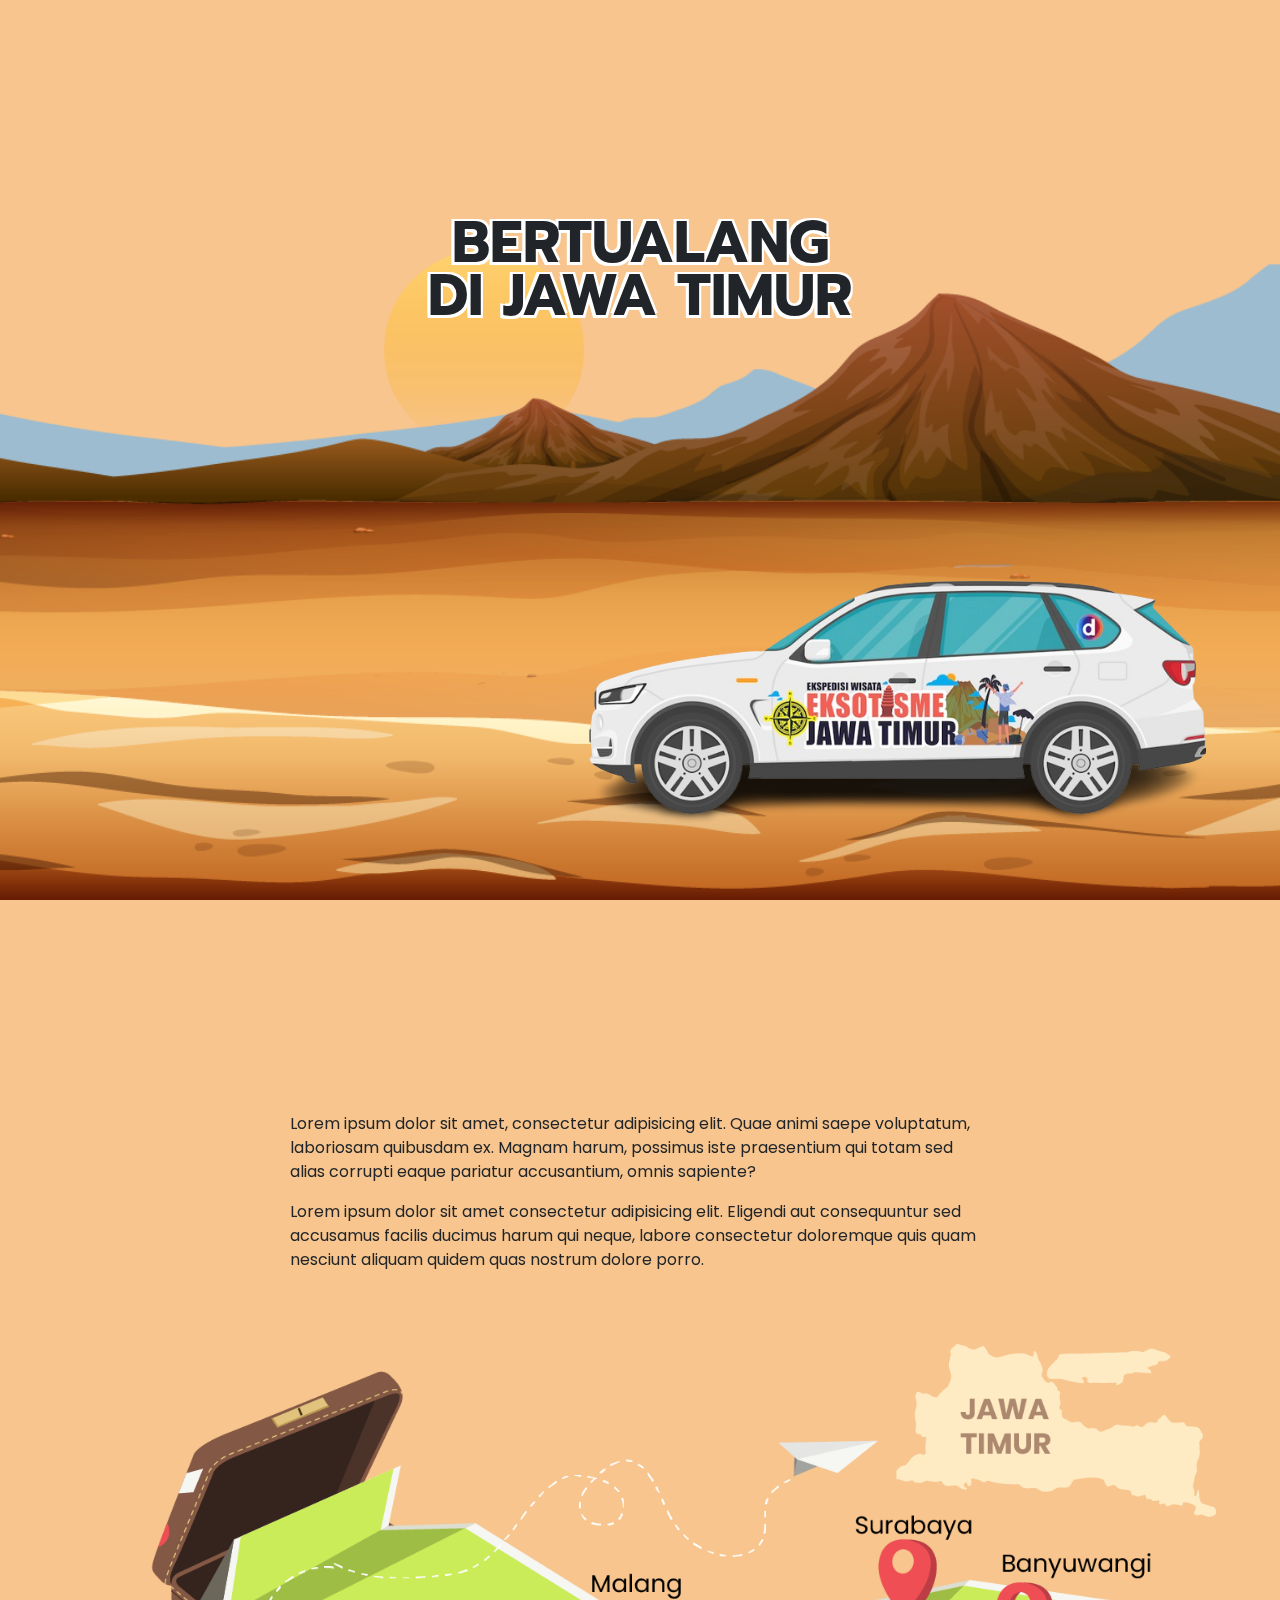
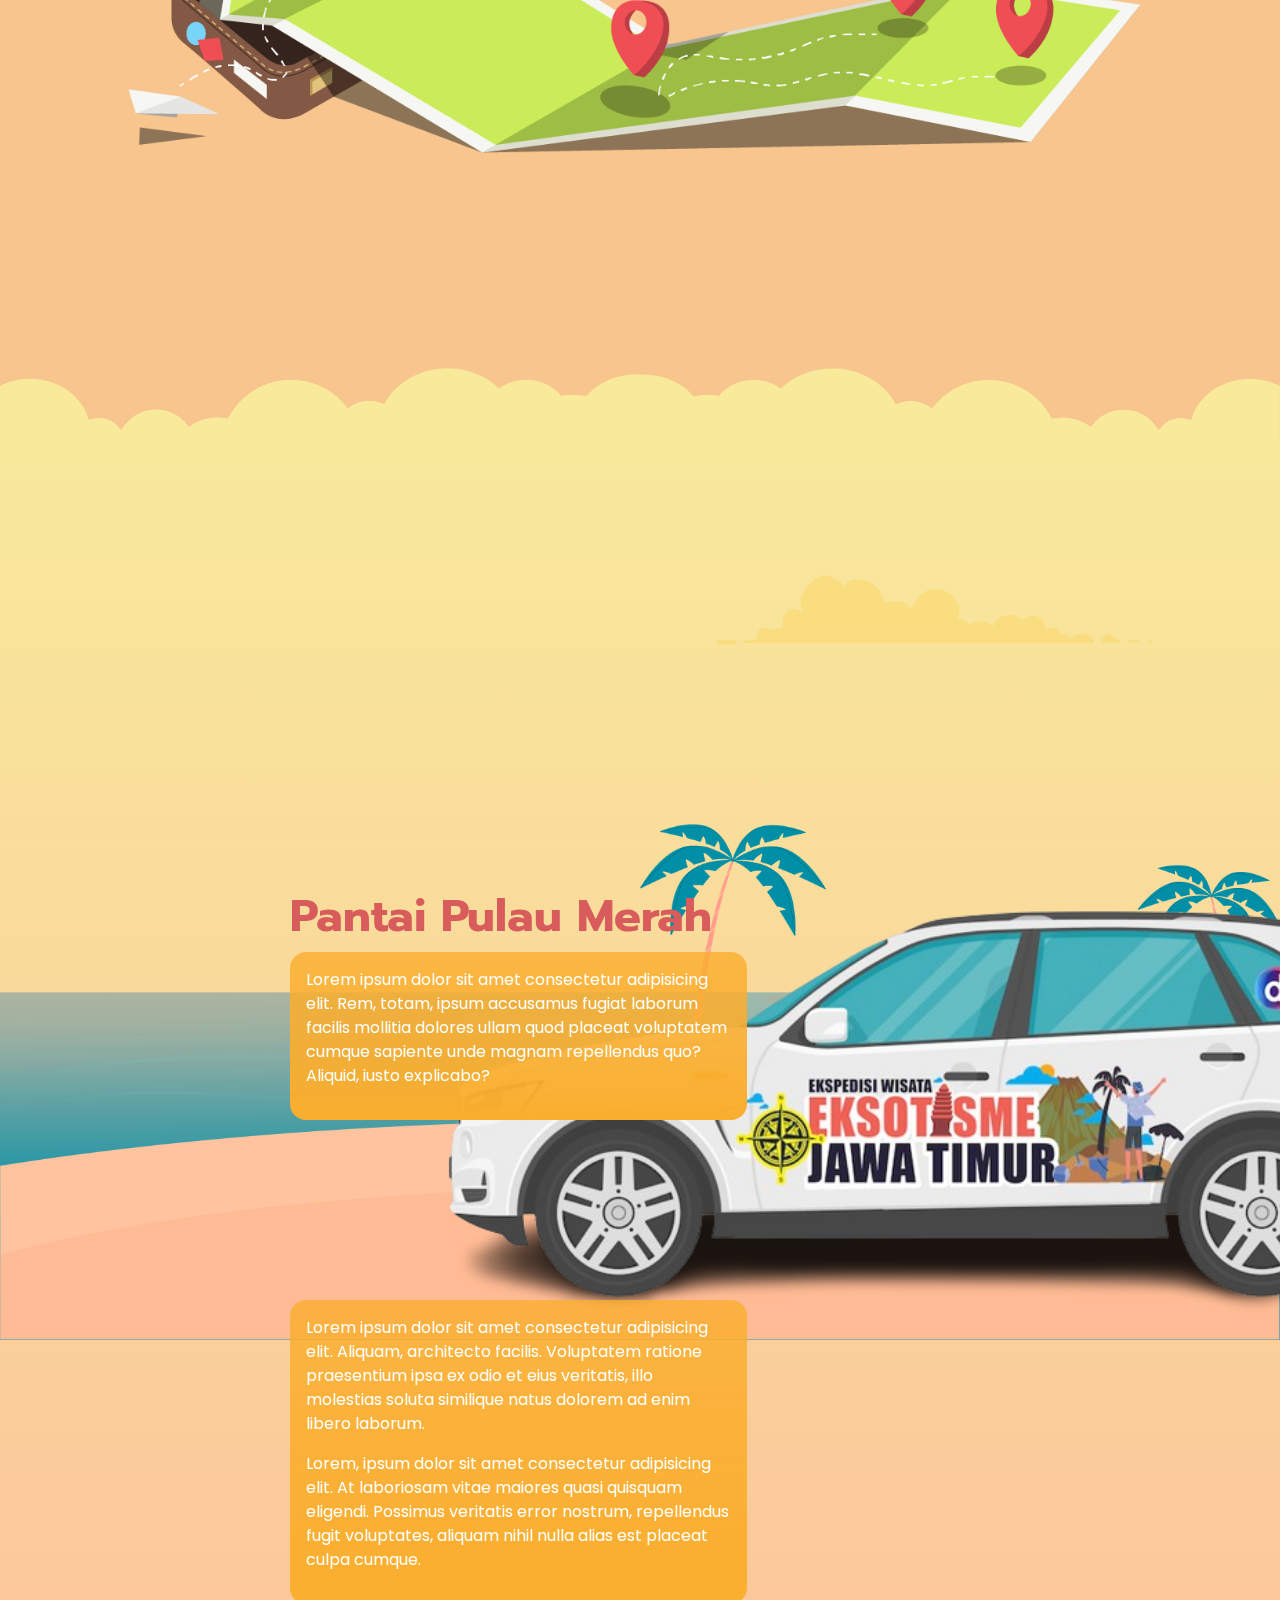
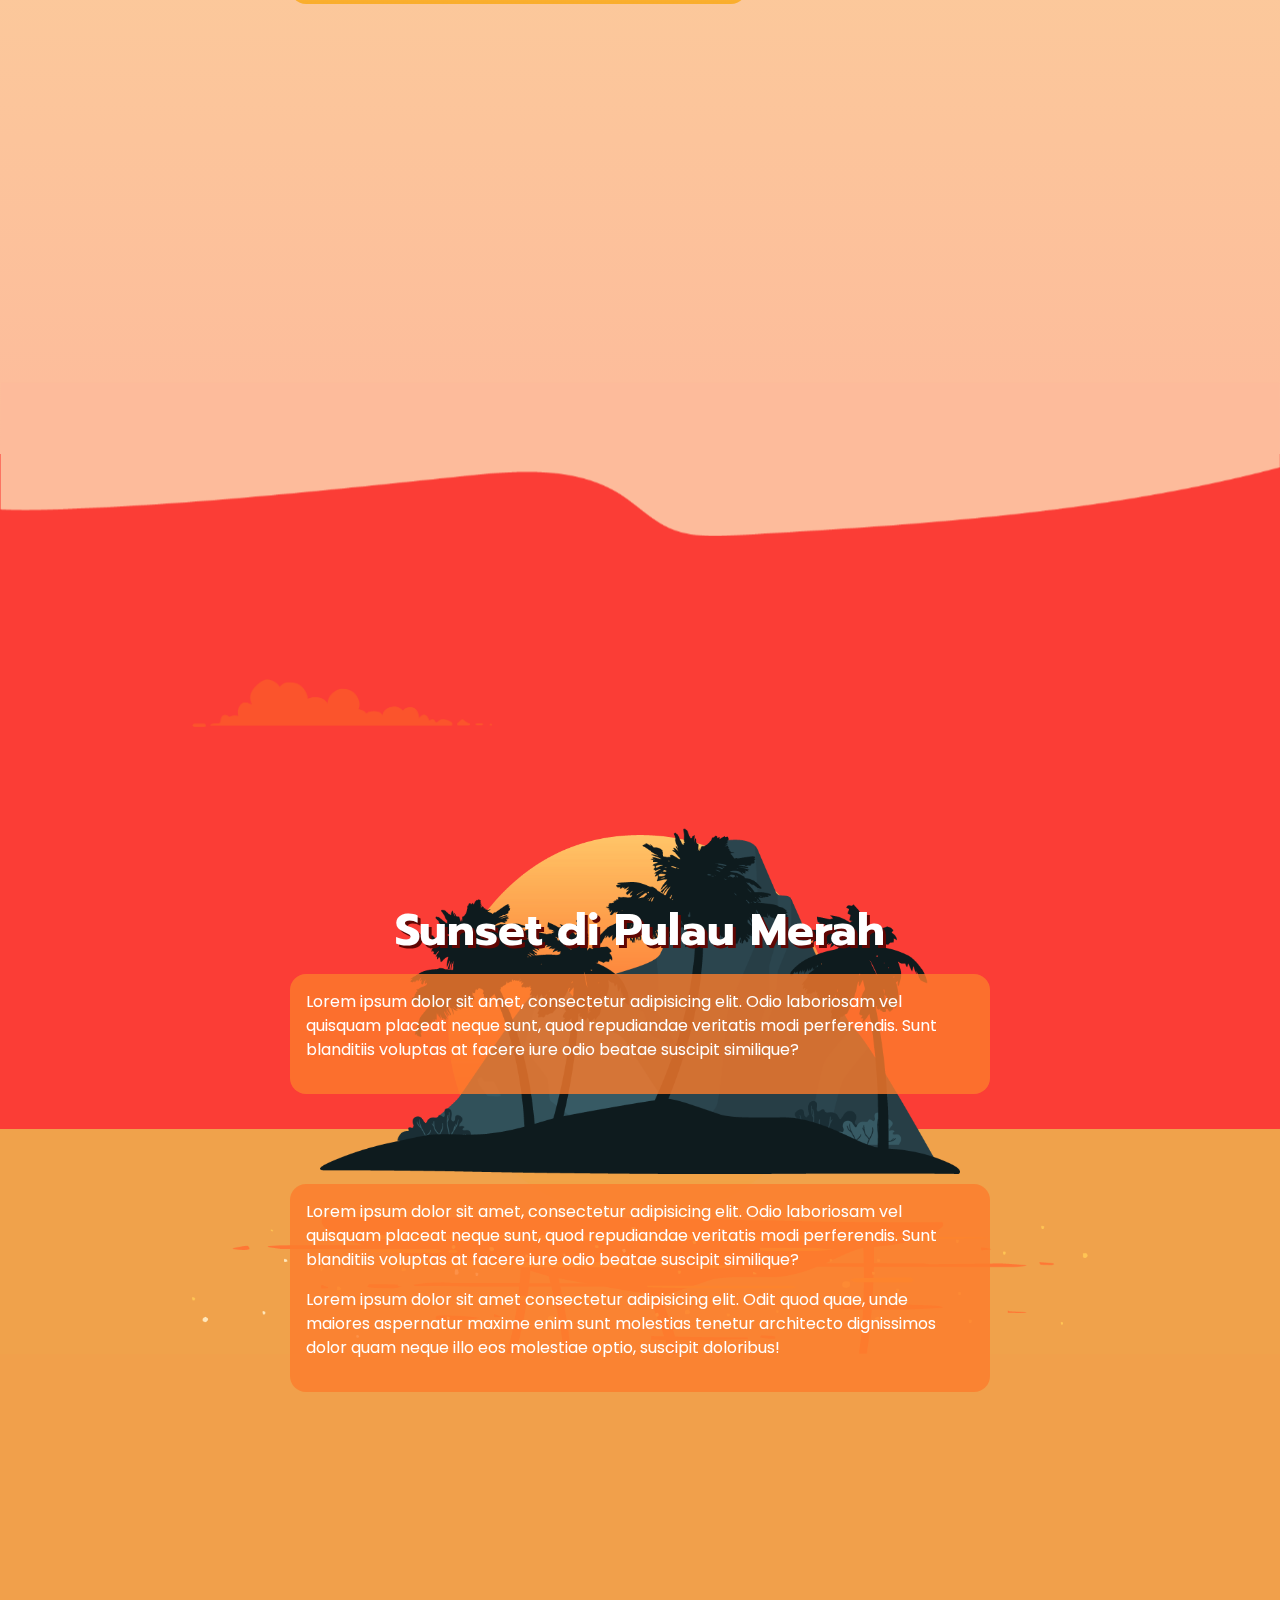
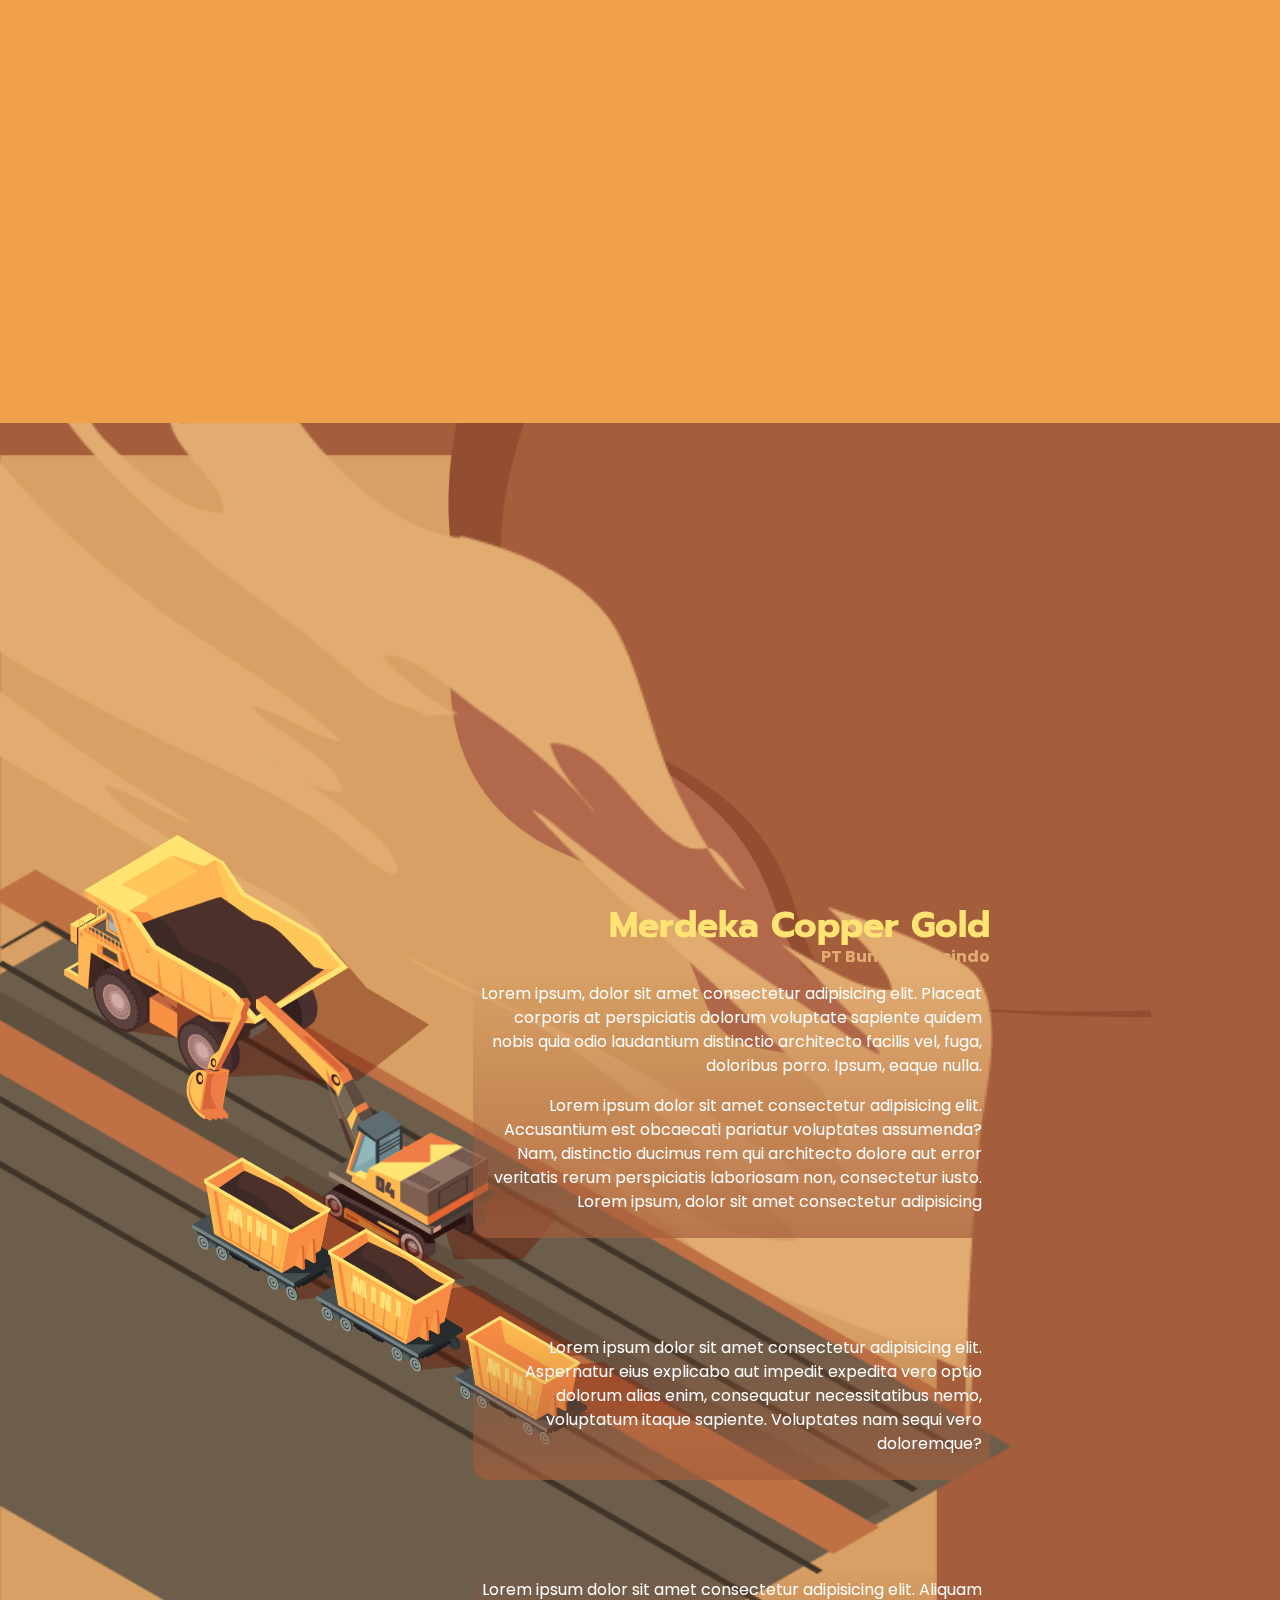
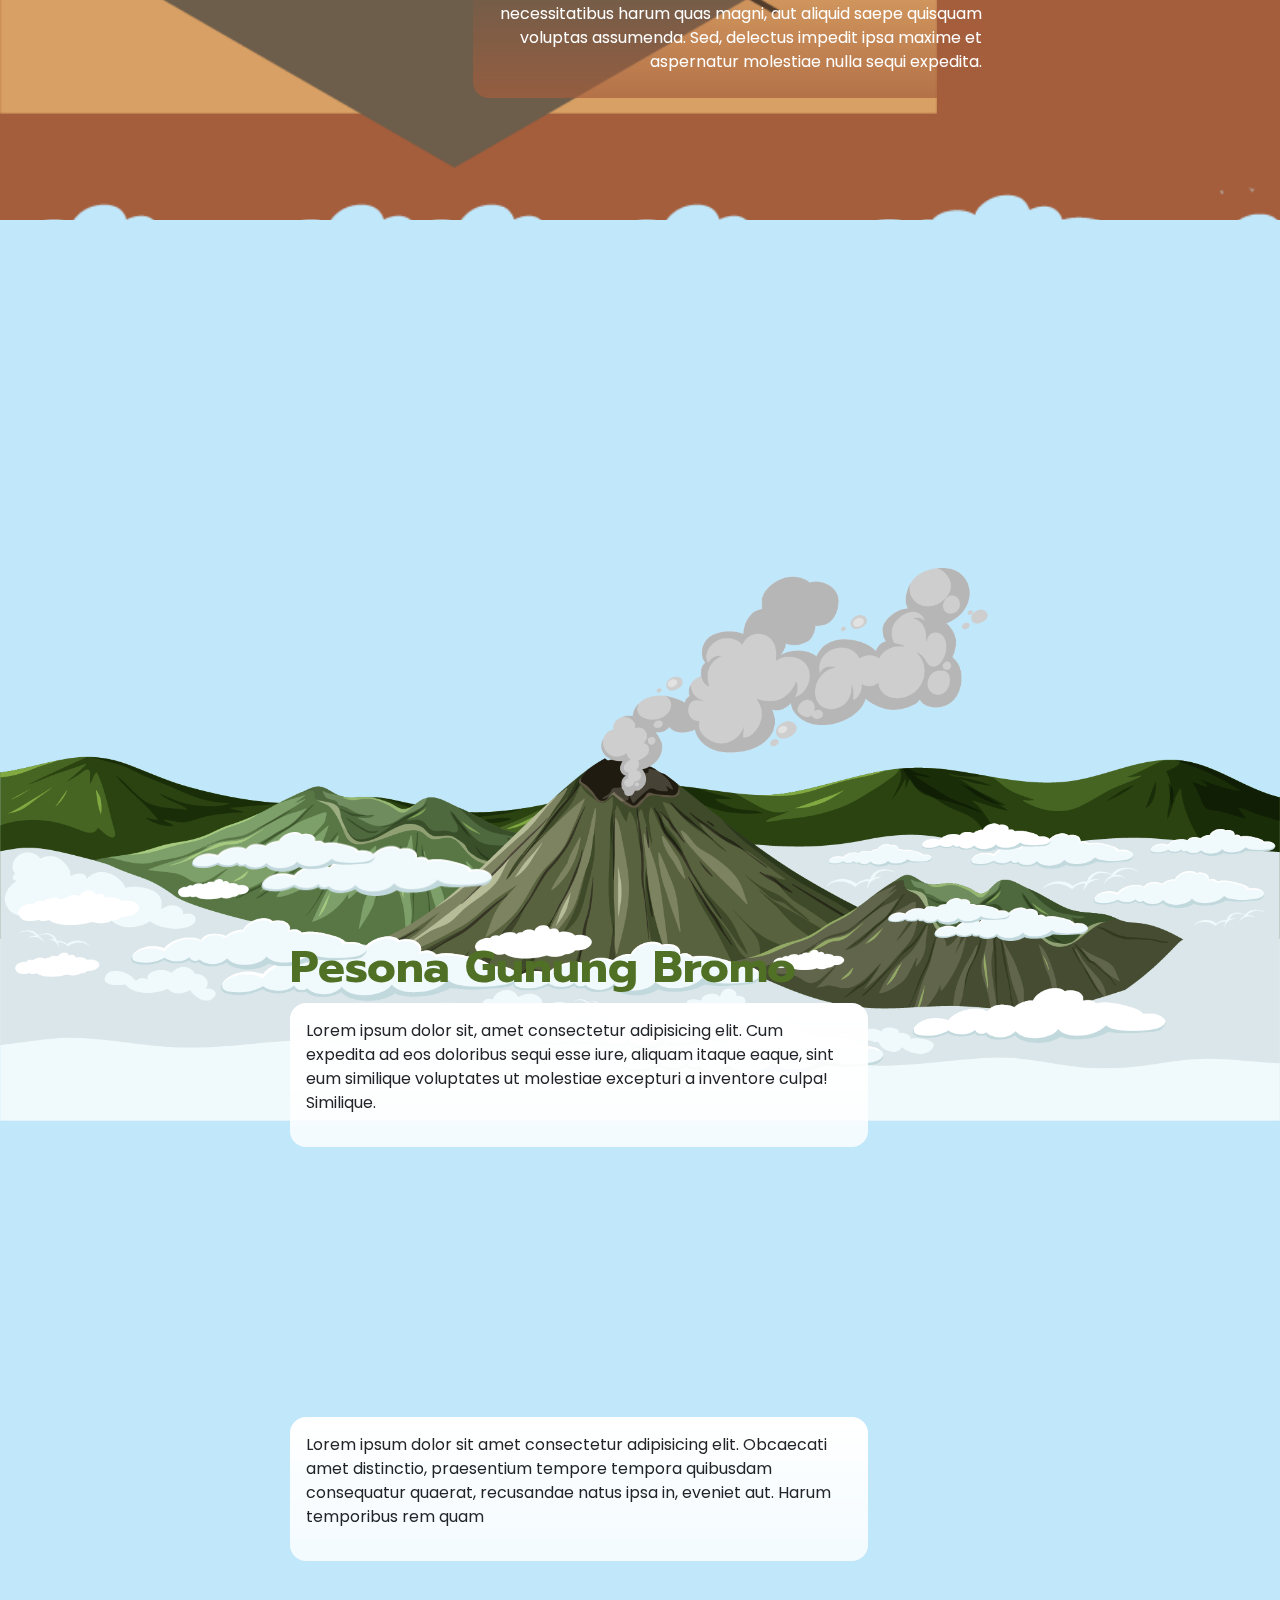
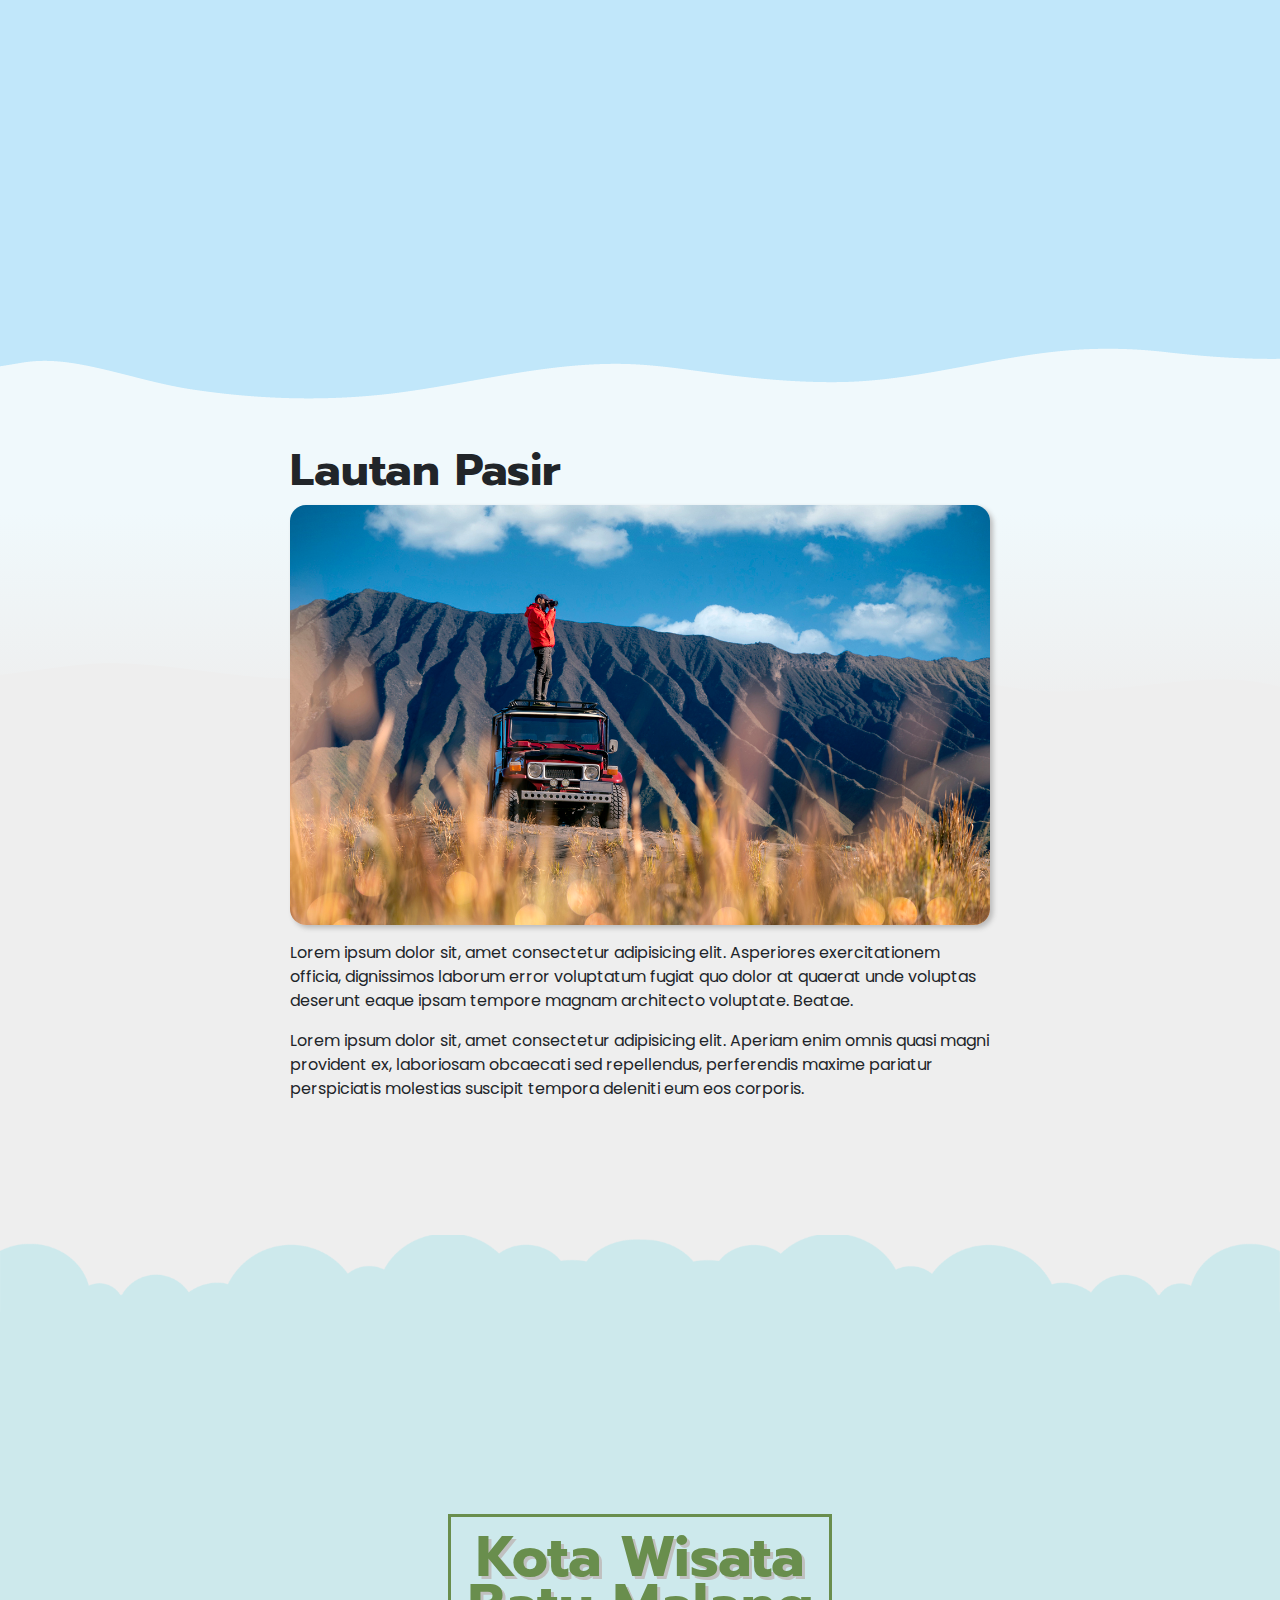
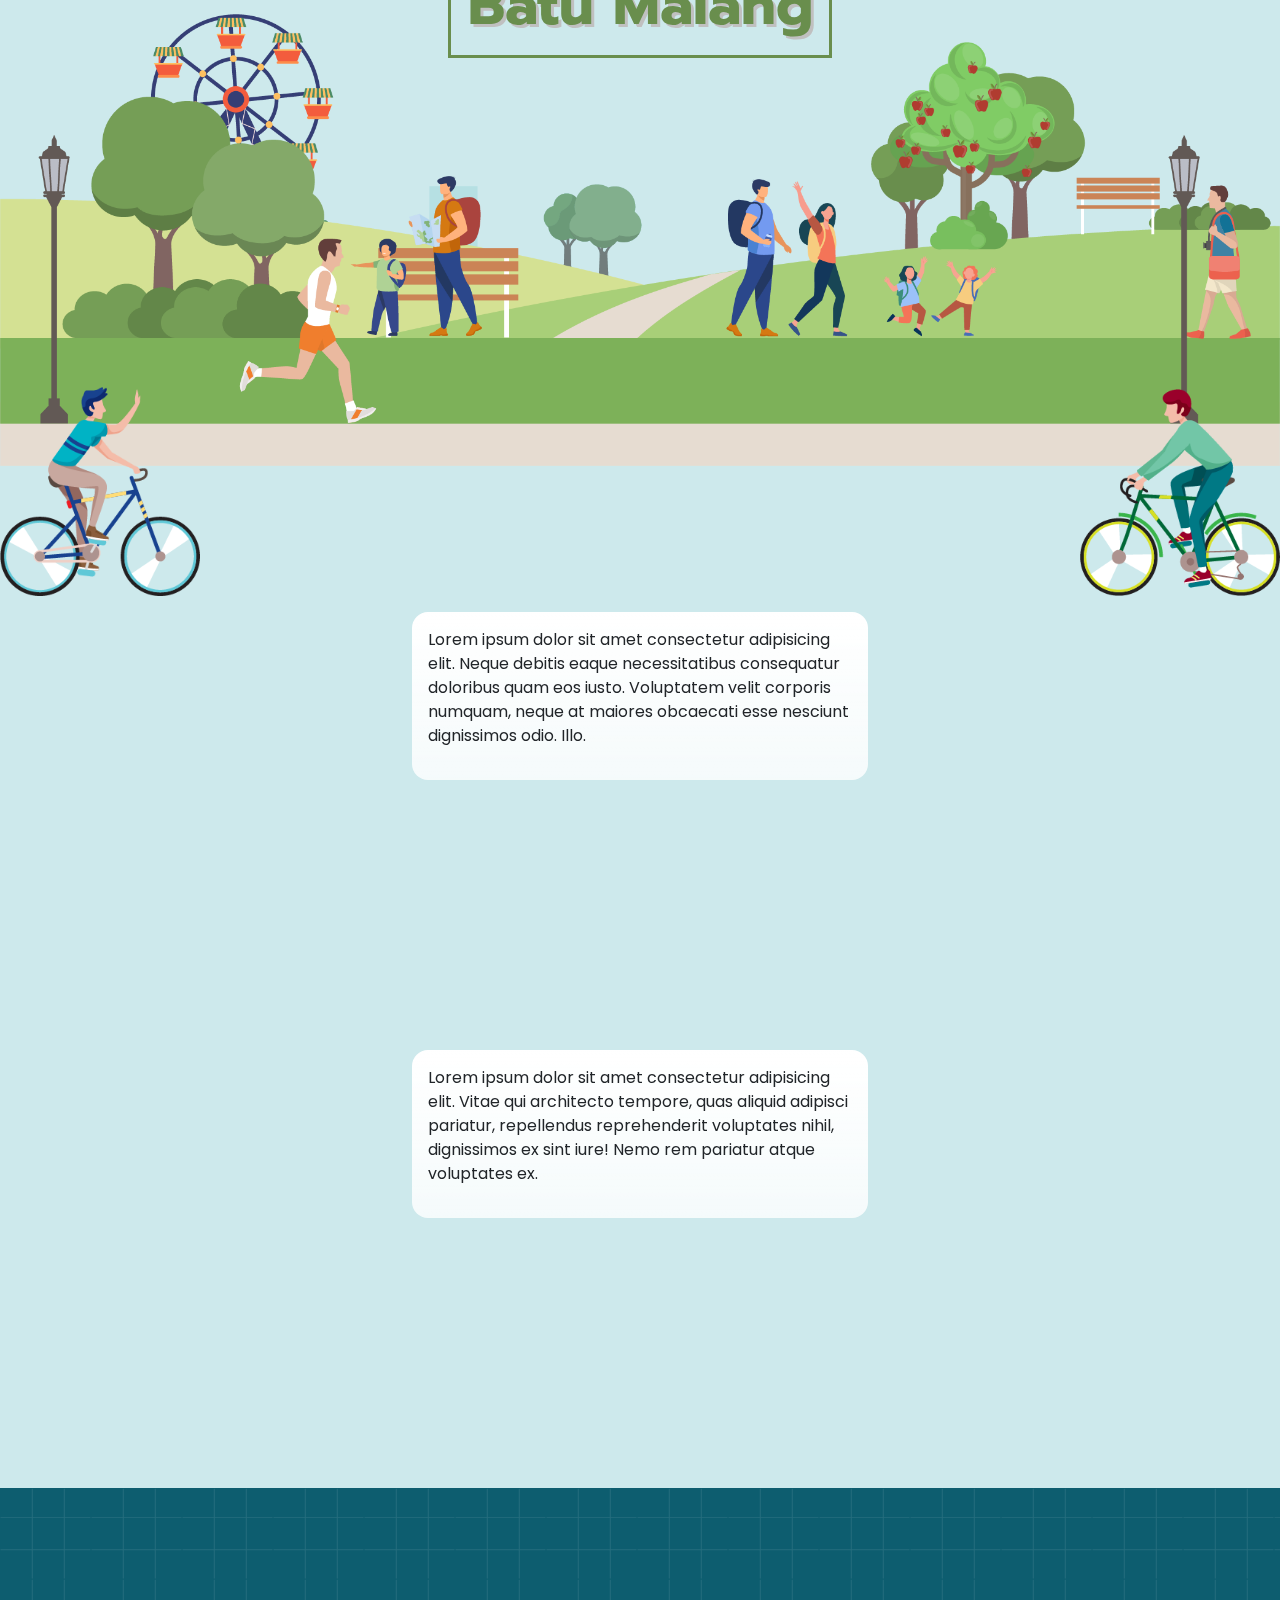
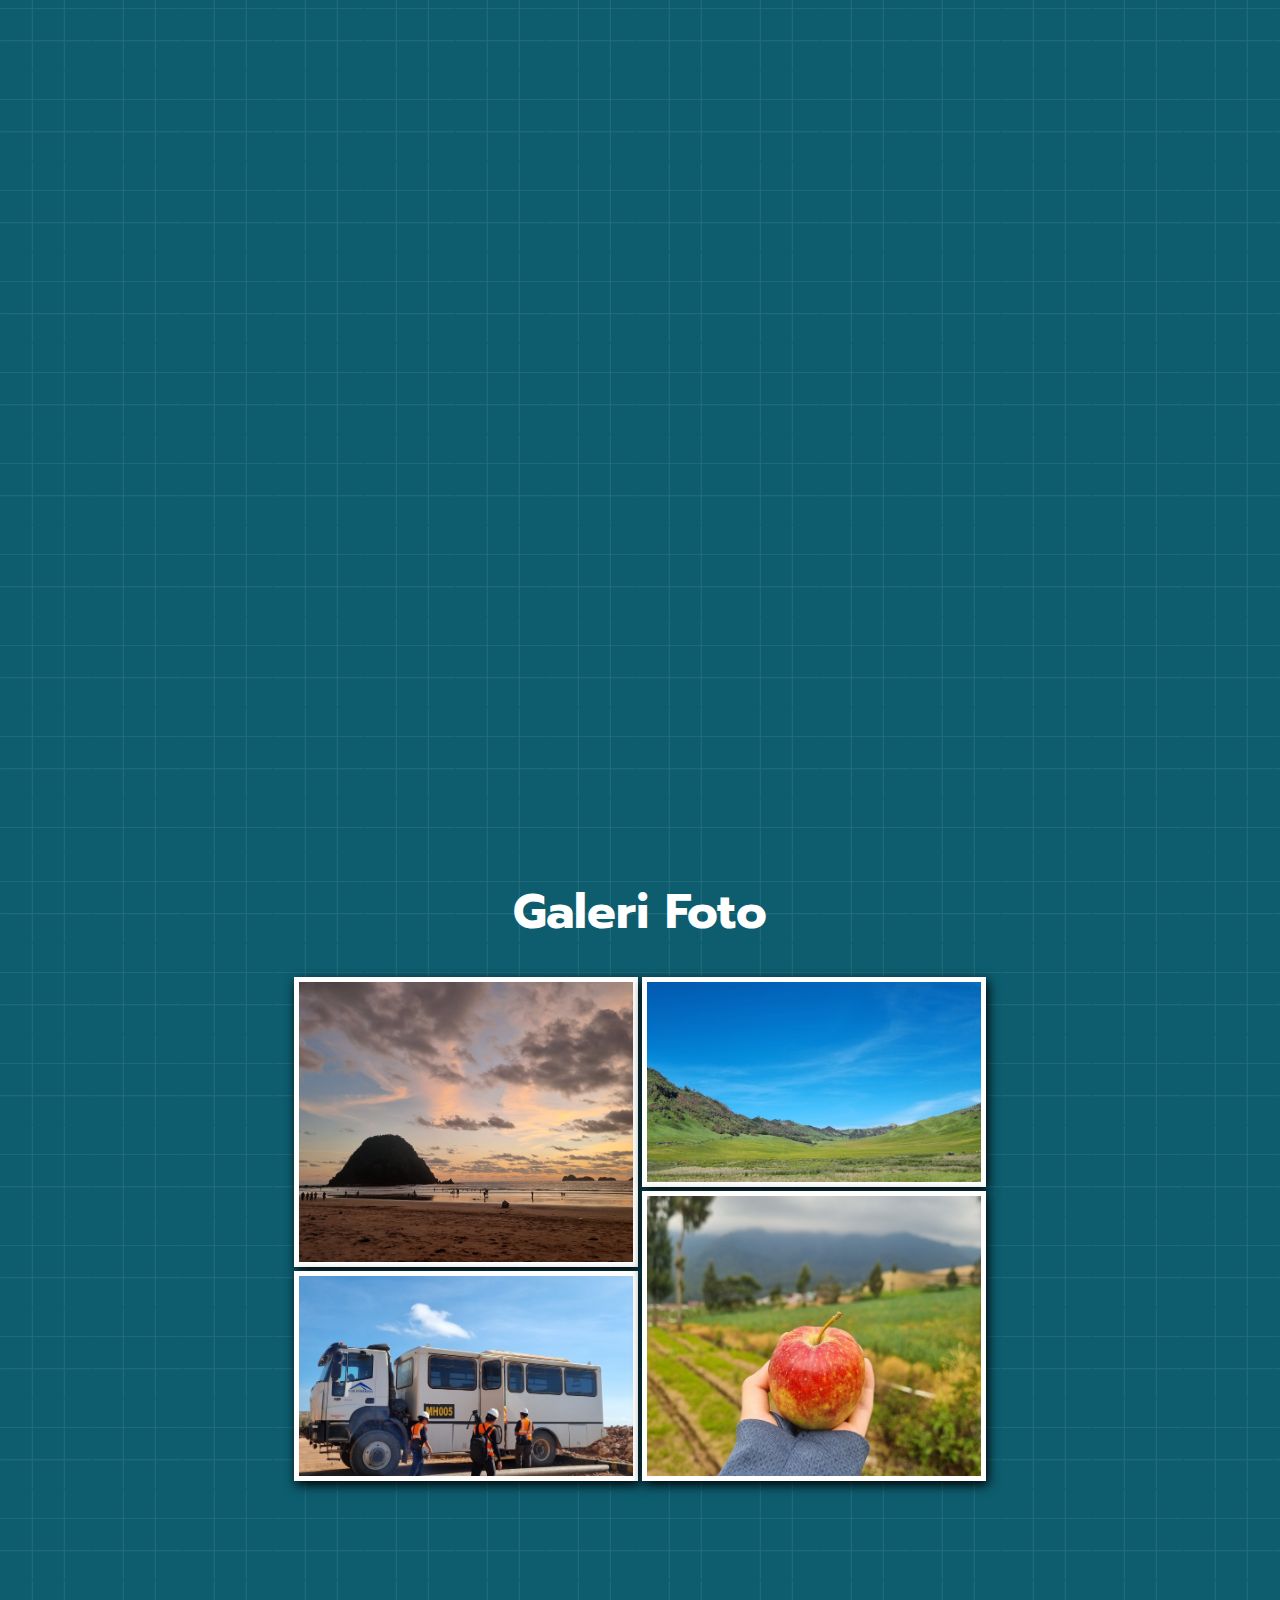
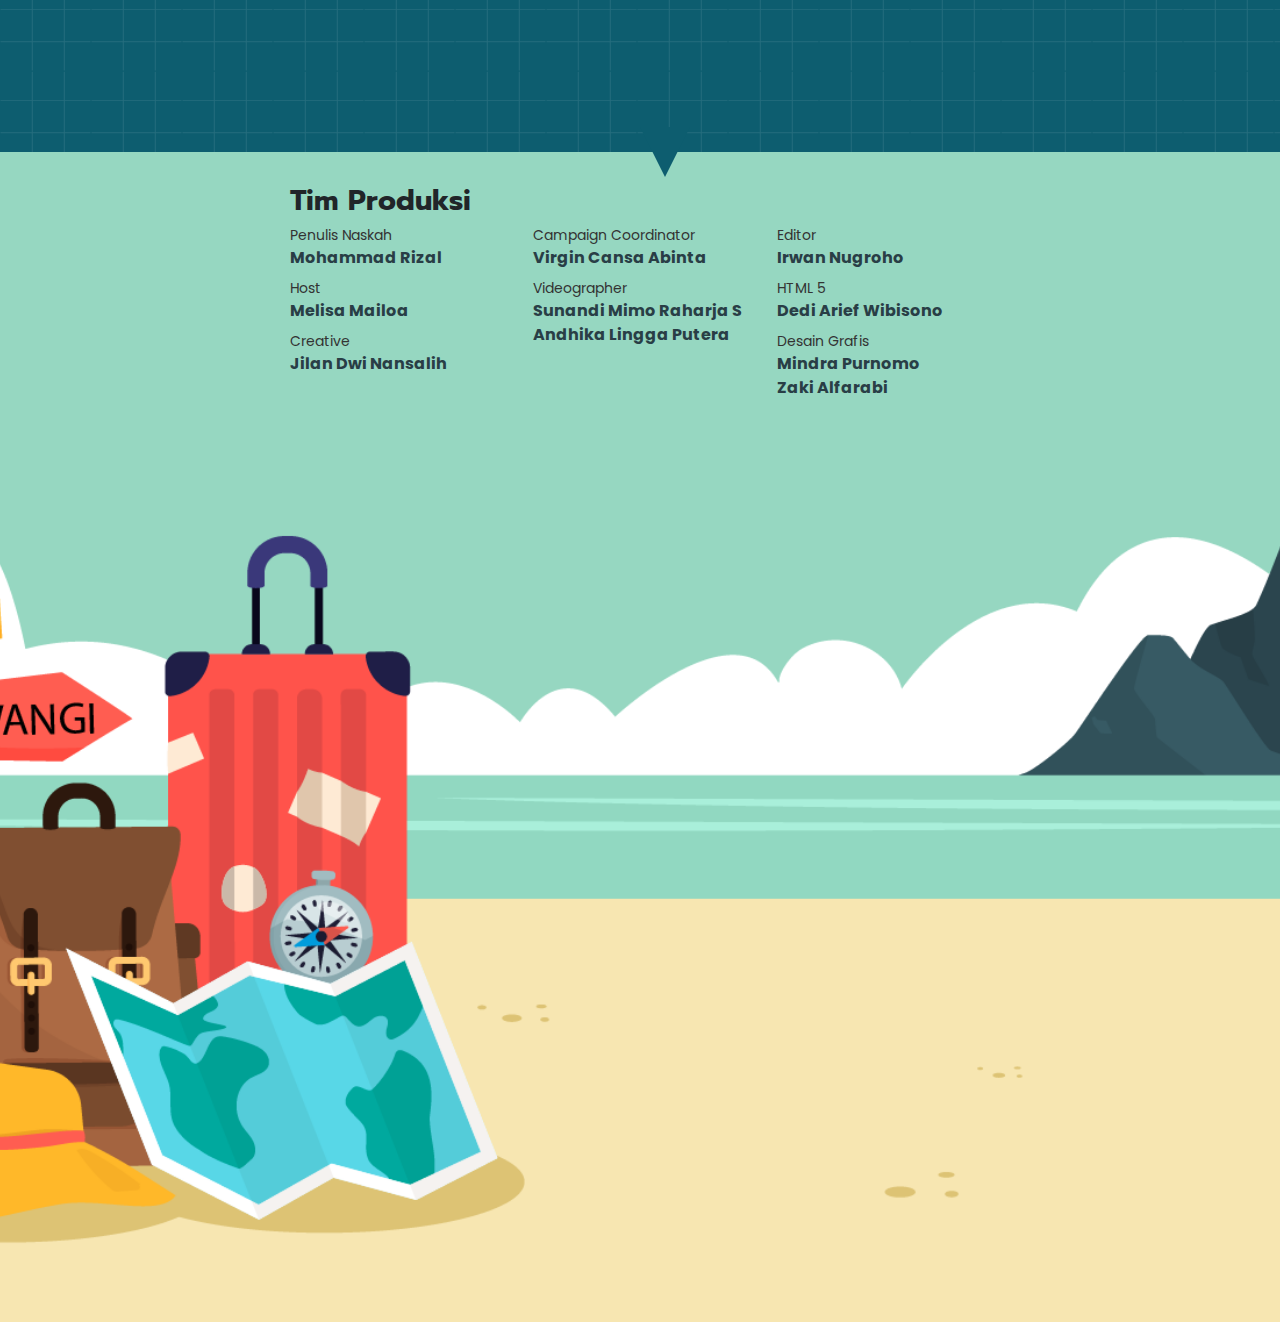
==== index.html @ ad176809 "ded" ====
<!DOCTYPE html>
<html lang="en">

<head>
    <meta charset="UTF-8">
    <meta http-equiv="X-UA-Compatible" content="IE=edge">
    <meta name="viewport" content="width=device-width, initial-scale=1.0">
    <title>Eksotisme Jawa Timur</title>
    <link rel="stylesheet" href="sass/bootstrap.min.css">
    <link rel="stylesheet" href="sass/font-awesome.css">
    <link rel="stylesheet" href="sass/slick.css">
    <link rel="stylesheet" href="sass/slick-theme.css">
    <link rel="stylesheet" href="sass/style.css">
</head>

<body>
    <main>
        <section class="banner">
            <div class="judul">
                <h2>Bertualang</h2>
                <h2>di Jawa Timur</h2>
            </div>
            <div class="all-gambar">
                <div class="mobil">
                    <img src="img/mobil-ekspedisi.png" alt class="mobil-ekspedisi">
                </div>

                <div class="matahari">
                    <img src="img/matahari.png" alt>
                </div>
                <div class="pasir">
                    <img src="img/coba-pasir.png" alt>
                </div>
                <div class="pulau">
                    <img src="img/aer.png" alt>
                    <div class="detail">
                        <img src="img/detail.png" alt>
                    </div>

                    <div class="kapal">
                        <img src="img/kapal.png" alt>
                    </div>
                </div>
            </div>
        </section>
        <section class="pembukaan">

            <div class="sticky-mode">
                <div class="coba-peta">
                    <!-- <img src="img/coba-property.png" alt> -->
                    <img src="img/new-map.png" alt>
                </div>

                <div class="jatim">
                    <img src="img/jatim.png" alt>
                </div>

            </div>

            <div class="wrap-detikx">
                <p>
                    Lorem ipsum dolor sit amet, consectetur adipisicing
                    elit. Quae animi saepe voluptatum, laboriosam quibusdam
                    ex. Magnam harum, possimus iste praesentium qui totam
                    sed alias corrupti eaque pariatur accusantium, omnis
                    sapiente?
                </p>
                <p>
                    Lorem ipsum dolor sit amet consectetur adipisicing elit.
                    Eligendi aut consequuntur sed accusamus facilis ducimus
                    harum qui neque, labore consectetur doloremque quis quam
                    nesciunt aliquam quidem quas nostrum dolore porro.
                </p>
            </div>
        </section>

        <section class="pesisir">
            <div class="awan-kuning">
                <img src="img/awan-kuning.png" alt>
            </div>
            <div class="sticky-mode">
                <div class="mobil">
                    <img src="img/mobil-ekspedisi.png" alt class="mobil-ekspedisi">
                </div>
                <div class="pasir">
                    <img src="img/pasir-pantai.png" alt>
                </div>
                <div class="alat">
                    <img src="img/alat-surfing.png" alt>
                </div>
                <div class="pohon">
                    <img src="img/pohon-3.png" alt>
                </div>
                <div class="awan">
                    <img src="img/awan-1.png" alt>
                </div>
                <div class="aer">
                    <img src="img/aer.png" alt>
                </div>
            </div>

            <div class="wrap-detikx">
                <div class="row">
                    <div class="col-md-8">
                        <h3 class="judul">Pantai Pulau Merah</h3>

                        <div class="content">
                            <div class="hello">
                                <p>
                                    Lorem ipsum dolor sit amet consectetur
                                    adipisicing elit. Rem, totam, ipsum
                                    accusamus fugiat laborum facilis
                                    mollitia dolores ullam quod placeat
                                    voluptatem cumque sapiente unde magnam
                                    repellendus quo? Aliquid, iusto
                                    explicabo?
                                </p>
                            </div>
                            <div class="hello mar-bot">
                                <p>
                                    Lorem ipsum dolor sit amet consectetur
                                    adipisicing elit. Aliquam, architecto
                                    facilis. Voluptatem ratione praesentium
                                    ipsa ex odio et eius veritatis, illo
                                    molestias soluta similique natus dolorem
                                    ad enim libero laborum.
                                </p>
                                <p>
                                    Lorem, ipsum dolor sit amet consectetur
                                    adipisicing elit. At laboriosam vitae
                                    maiores quasi quisquam eligendi.
                                    Possimus veritatis error nostrum,
                                    repellendus fugit voluptates, aliquam
                                    nihil nulla alias est placeat culpa
                                    cumque.
                                </p>
                            </div>
                        </div>
                    </div>
                </div>
            </div>
        </section>

        <section class="sunset">
            <div class="help-bg">
                <img src="img/aset-pesisir-bawah.png" alt>
            </div>

            <div class="abs">
                <img src="img/abs-2.png" alt>
            </div>
            <!-- <div class="awan-atas">
                    <img src="img/awan-burung.png" alt>
                </div> -->
            <div class="sticky-mode">
                <div class="bg"></div>
                <div class="awan">
                    <img src="img/awan-1.png" alt>
                </div>
                <div class="pulau img">
                    <img src="img/pulau-pohon.png" alt title>
                </div>
                <div class="pulau-bayangan img">
                    <img src="img/bayangan-pulau.png" alt>
                </div>
                <div class="matahari img">
                    <img src="img/matahari.png" alt>
                </div>
                <div class="burung">
                    <img src="img/burung.png" alt>
                </div>
            </div>
            <div class="wrap-detikx">
                <h3 class="judul">
                    Sunset di Pulau Merah
                </h3>
                <div class="content">
                    <div class="hello">
                        <p>
                            Lorem ipsum dolor sit amet, consectetur
                            adipisicing elit. Odio laboriosam vel quisquam
                            placeat neque sunt, quod repudiandae veritatis
                            modi perferendis. Sunt blanditiis voluptas at
                            facere iure odio beatae suscipit similique?
                        </p>
                    </div>

                    <div class="hello mar-bot">
                        <p>
                            Lorem ipsum dolor sit amet, consectetur
                            adipisicing elit. Odio laboriosam vel quisquam
                            placeat neque sunt, quod repudiandae veritatis
                            modi perferendis. Sunt blanditiis voluptas at
                            facere iure odio beatae suscipit similique?
                        </p>
                        <p>Lorem ipsum dolor sit amet consectetur
                            adipisicing elit. Odit quod quae, unde maiores
                            aspernatur maxime enim sunt molestias tenetur
                            architecto dignissimos dolor quam neque illo eos
                            molestiae optio, suscipit doloribus!</p>
                    </div>

                </div>
            </div>
        </section>

        <section class="cerita">
            <div class="awanx">
                <img src="img/awan-burung.png" alt="">
            </div>
            <div class="helping-abs sticky-mode">
                <div class="abs-3 abs">
                    <img src="img/abs-3.png" alt>
                </div>
                <div class="abs-2 abs">
                    <img src="img/abs-2.png" alt>
                </div>
                <div class="abs-1 abs">
                    <img src="img/abs-1.png" alt>
                </div>
                <div class="abs abs-rel">
                    <img src="img/kereta-rel.png" alt>
                </div>
                <div class="abs mobil mobil-1">
                    <img src="img/mobil-1.png" alt>
                </div>
                <div class="abs mobil mobil-2">
                    <img src="img/eksavator.png" alt class="lala">
                    <img src="img/bayang.png" alt class="bayang">
                    <img src="img/eksavator-gali.png" alt class="gali">
                </div>
                <div class="abs kereta-1">
                    <img src="img/kereta-1.png" alt>
                </div>
                <div class="abs kereta-2">
                    <img src="img/kereta-2_1.png" alt>
                </div>
            </div>

            <div class="totop wrap-detikx">
                <div class="row">
                    <div class="col-md-9 offset-md-3">
                        <h3 class="judul">Merdeka Copper Gold</h3>
                        <h4 class="sub-judul">PT Bumi Suksesindo</h4>
                        <div class="content">
                            <p>Lorem ipsum, dolor sit amet consectetur
                                adipisicing elit. Placeat corporis at
                                perspiciatis dolorum voluptate sapiente
                                quidem
                                nobis quia odio laudantium distinctio
                                architecto
                                facilis vel, fuga, doloribus porro. Ipsum,
                                eaque
                                nulla.</p>
                            <p>Lorem ipsum dolor sit amet consectetur
                                adipisicing elit. Accusantium est obcaecati
                                pariatur voluptates assumenda? Nam,
                                distinctio ducimus rem qui architecto dolore
                                aut error veritatis rerum perspiciatis
                                laboriosam non, consectetur iusto. Lorem
                                ipsum, dolor sit amet consectetur
                                adipisicing </p>
                        </div>

                        <div class="content">
                            <p>
                                Lorem ipsum dolor sit amet consectetur
                                adipisicing elit. Aspernatur eius explicabo
                                aut impedit expedita vero optio dolorum
                                alias enim, consequatur necessitatibus nemo,
                                voluptatum itaque sapiente. Voluptates nam
                                sequi vero doloremque?
                            </p>
                        </div>

                        <div class="content mar-bot">
                            <p>Lorem ipsum dolor sit amet consectetur
                                adipisicing elit. Aliquam necessitatibus
                                harum quas magni, aut aliquid saepe quisquam
                                voluptas assumenda. Sed, delectus impedit
                                ipsa maxime et aspernatur molestiae nulla
                                sequi expedita.</p>
                        </div>
                    </div>
                </div>
            </div>
        </section>

     
        <section class="bwi-bromo" hidden>
            <div class="rutenya">
                <div class="arrow">
                    <img src="img/arrow.png" alt>
                </div>
                <div class="from">
                    <div class="nama-1">
                        Banyuwangi
                    </div>
                    <div class="img">
                        <img src="img/mobil-ekspedisi.png" alt class="mobil-ekspedisi">
                    </div>
                </div>
                <div class="tuju">
                    <div class="mang">Malang</div>
                </div>
            </div>

            <div class="awan">
                <img src="img/awan-burung.png" alt>
            </div>
        </section>

        <section class="bromo">
           
            <div class="sticky-mode">
                <div class="awan-bromo">
                    <img src="img/awan-bromo-1.png" alt>
                </div>
                <div class="awan-bromo2">
                    <img src="img/awan-bromo-1.png" alt>
                </div>
                <div class="gunung">
                    <img src="img/gunung-bromo.png" alt>
                    <!-- <img src="img/bromo-baru.png" alt=""> -->
                </div>
            </div>
            <div class="wrap-detikx">
                <div class="row">
                    <div class="col-md-10">
                        <div class="content">
                            <h3 class="judul">Pesona Gunung Bromo</h3>
                            <div class="hello">
                                <p>
                                    Lorem ipsum dolor sit, amet consectetur
                                    adipisicing elit. Cum expedita ad eos
                                    doloribus
                                    sequi esse iure, aliquam itaque eaque,
                                    sint eum
                                    similique voluptates ut molestiae
                                    excepturi a
                                    inventore culpa! Similique.
                                </p>
                            </div>
                            <div class="hello mar-bot">
                                <p>
                                    Lorem ipsum dolor sit amet consectetur
                                    adipisicing elit. Obcaecati amet
                                    distinctio,
                                    praesentium tempore tempora quibusdam
                                    consequatur quaerat, recusandae natus
                                    ipsa in,
                                    eveniet aut. Harum temporibus rem quam
                                </p>
                            </div>
                        </div>

                    </div>
                </div>
            </div>
        </section>

        <section class="lautan-pasir">
            <div class="awan">
                <img src="img/awan-footer.png" alt="">
            </div>
            <div class="batas">
                <img src="img/pembatas-bawah.png" alt>
            </div>

            <div class="wrap-detikx">
                <h3 class="judul">Lautan Pasir</h3>
                <div class="img">
                    <img src="img/lautan-pasir.jpg" alt>
                </div>
                <div class="content">
                    <p>
                        Lorem ipsum dolor sit, amet consectetur adipisicing
                        elit. Asperiores exercitationem officia, dignissimos
                        laborum error voluptatum fugiat quo dolor at quaerat
                        unde voluptas deserunt eaque ipsam tempore magnam
                        architecto voluptate. Beatae.
                    </p>
                    <p>
                        Lorem ipsum dolor sit, amet consectetur adipisicing
                        elit. Aperiam enim omnis quasi magni provident ex,
                        laboriosam obcaecati sed repellendus, perferendis
                        maxime pariatur perspiciatis molestias suscipit
                        tempora deleniti eum eos corporis.
                    </p>
                </div>
            </div>
        </section>

        <section class="malang">
            <div class="sticky-mode">
                <!-- <div class="helping"></div> -->
                <h3 class="stick-judul">Kota Wisata Batu Malang</h3>
                <!-- <div class="taman">
                        <img src="img/taman-kota12.png" alt>
                    </div>
                    <div class="tahu-telur">
                        <img src="img/tahu-telor.png" alt>
                    </div> -->

                <div class="sepeda1">
                    <img src="img/sepeda.png" alt>
                </div>

                <div class="sepeda2">
                    <img src="img/sepeda-2.png" alt>
                </div>

                <div class="tahu-telur" hidden>
                    <img src="img/tahu-telor.png" alt>
                </div>

                <div class="kota-batu">
                    <img src="img/kota-batu.png" alt>
                </div>
            </div>
            <div class="wrap-detikx">
                <div class="row">
                    <div class="col-md-8 offset-md-2">
                        <div class="hello">
                            <p>
                                Lorem ipsum dolor sit amet consectetur
                                adipisicing
                                elit. Neque debitis eaque necessitatibus
                                consequatur
                                doloribus quam eos iusto. Voluptatem velit
                                corporis
                                numquam, neque at maiores obcaecati esse
                                nesciunt
                                dignissimos odio. Illo.
                            </p>
                        </div>
                        <div class="hello">
                            <p>
                                Lorem ipsum dolor sit amet consectetur
                                adipisicing
                                elit. Vitae qui architecto tempore, quas
                                aliquid
                                adipisci pariatur, repellendus reprehenderit
                                voluptates nihil, dignissimos ex sint iure!
                                Nemo rem
                                pariatur atque voluptates ex.
                            </p>
                        </div>

                    </div>
                </div>
            </div>
        </section>

        <section class="video">
            <div class="container">
                <div class="alls">
                    <div class="frame">
                        <iframe src="https://20.detik.com/embed/230419067" frameborder="0" scrolling="no"
                            allowfullscreen="true"></iframe>
                    </div>
                    <!-- <div class="tripod">
                            <img src="img/tripod.png" alt>
                        </div> -->
                </div>
            </div>
        </section>

        <section class="galeri">

            <div class="wrap-detikx">
                <h3 class="judul">
                    Galeri Foto
                </h3>

                <br>
                <div class="gallery">
                    <div class="gallery__column">

                        <div class="gallery__link">
                            <figure class="gallery__thumb gallery__thumb--odd" data-toggle="modal"
                                data-target="#pulau-merah">
                                <img src="img/pulau-merah-foto.jpg" alt="Pantai
                                            Pulau Merah" class="gallery__image">
                                <figcaption class="gallery__caption">Pantai
                                    Pulau Merah</figcaption>
                            </figure>
                        </div>

                        <div class="gallery__link">
                            <figure class="gallery__thumb gallery__thumb--even">
                                <img src="img/gold-copper.jpg" alt="Merdeka Copper Gold" class="gallery__image">
                                <figcaption class="gallery__caption">Merdeka
                                    Copper Gold</figcaption>
                            </figure>
                        </div>

                    </div>

                    <div class="gallery__column">

                        <div class="gallery__link">
                            <figure class="gallery__thumb gallery__thumb--even">
                                <img src="img/bromo-foto.jpg" alt="Gunung Bromo" class="gallery__image">
                                <figcaption class="gallery__caption">Gunung
                                    Bromo</figcaption>
                            </figure>
                        </div>

                        <div class="gallery__link">
                            <figure class="gallery__thumb gallery__thumb--odd">
                                <img src="img/foto-batu.jpeg" alt="Portrait by Sam Burriss" class="gallery__image">
                                <figcaption class="gallery__caption">Kota
                                    Batu</figcaption>
                            </figure>
                        </div>
                    </div>

                </div>
            </div>
        </section>

        <section class="credit">
            <div class="back">
                <img src="img/footer.png" alt="">
            </div>
            <div class="wrap-detikx">
            
                <h3 class="ismobile aos-init aos-animate" data-aos="fade-up" data-aos-delay="300"
                    data-aos-duration="300" data-aos-offset="10" data-aos-easing="linear">Tim Produksi</h3>
                <div class="row cene">
                    <div class="col-md-4">
                        <div class="all">
                            <div class="job">Penulis Naskah</div>
                            <div class="namex">Mohammad Rizal</div>
                        </div>
                        <div class="all">
                            <div class="job">Host</div>
                            <div class="namex">Melisa Mailoa</div>
                        </div>
                        <div class="all">
                            <div class="job">Creative</div>
                            <div class="namex">Jilan Dwi Nansalih</div>
                        </div>
                    </div>
                    <div class="col-md-4">
                        <div class="all">
                            <div class="job">Campaign Coordinator</div>
                            <div class="namex">Virgin Cansa Abinta</div>
                        </div>
                        <div class="all">
                            <div class="job">Videographer </div>
                            <div class="namex">Sunandi Mimo Raharja S</div>
                            <div class="namex">Andhika Lingga Putera</div>
                        </div>
                    </div>
                    <div class="col-md-4">
                        <div class="all">
                            <div class="job">Editor</div>
                            <div class="namex">Irwan Nugroho</div>
                        </div>
                        <div class="all">
                            <div class="job">HTML 5</div>
                            <div class="namex">Dedi Arief Wibisono</div>
                        </div>
                        <div class="all">
                            <div class="job">Desain Grafis</div>
                            <div class="namex">Mindra Purnomo</div>
                            <div class="namex">Zaki Alfarabi</div>
                        </div>
                    </div>
                </div>

            </div>
        </section>

        <!-- Modal -->
        <div class="modal fade" id="pulau-merah" tabindex="-1" aria-labelledby="pulau-merahLabel" aria-hidden="true">
            <div class="modal-dialog modal-dialog-centered">
                <div class="modal-content">

                    <button type="button" class="close" data-dismiss="modal" aria-label="Close">
                        <span aria-hidden="true">&times;</span>
                    </button>

                    <div class="slider-for" id="p-merah">
                        <div class="img">
                            <img src="img/pulau-merah-foto.jpg" alt>
                        </div>

                        <div class="img">
                            <img src="img/gold-copper.jpg" alt>
                        </div>
                    </div>

                    <div class="slider slider-nav">
                        <div class="img">
                            <img src="img/pulau-merah-foto.jpg" alt>
                        </div>

                        <div class="img">
                            <img src="img/gold-copper.jpg" alt>
                        </div>

                    </div>

                </div>
            </div>
        </div>

    </main>

    <script src="js/jquery-3.5.1.min.js"></script>
    <script src="js/aos.js"></script>
    <script src="js/bootstrap.min.js"></script>
    <script src="js/slick.min.js"></script>
    <script src="js/app.js"></script>
</body>

</html>
---- sass/style.css ----
@import url("https://fonts.googleapis.com/css2?family=Poppins:wght@400;700&family=Tilt+Neon&family=Outfit:wght@400;700&family=Prompt:wght@400;700&display=swap");section{padding:32px 0;min-height:100vh;z-index:11;background:#eee;position:relative}@media screen and (max-width: 400px){section p{font-size:.9rem}}.slick-next,.slick-prev{z-index:17 !important}.slick-next::before,.slick-prev::before{font-family:'fontAwesome' !important;font-size:42px !important;color:#fff !important;font-weight:700 !important}@media screen and (max-width: 766px){.slick-next::before,.slick-prev::before{font-size:42px !important}}.slick-prev{left:-12px !important}@media screen and (max-width: 768px){.slick-prev{left:-24px !important}}.slick-prev::before{content:"\f104" !important}.slick-next{right:-12px !important}@media screen and (max-width: 768px){.slick-next{right:-24px !important}}.slick-next::before{content:"\f105" !important}.sticky-mode{position:sticky;left:0;right:0;top:0;bottom:0;min-height:100vh}.wrap-detikx{width:700px;position:relative;margin:0 auto}@media screen and (max-width: 766px){.wrap-detikx{width:90%;margin:0 auto;display:block}}.totop{position:relative;z-index:19}.firstletter::first-letter{float:left;font-weight:bold;margin-right:8px;font-size:60px;font-size:6rem;line-height:40px;line-height:4rem;height:4rem;text-transform:uppercase}main{overflow-x:clip}html,body{position:relative;height:100%;font-family:'Poppins'}html h2,html h3,body h2,body h3{font-weight:700;font-family:'Prompt'}.opening .point{position:absolute;width:fit-content;z-index:3;height:auto}.opening .point.malang{bottom:25%;right:40%}@media screen and (max-width: 768px){.opening .point.malang{bottom:26%;right:60%;width:80px}}@media screen and (max-width: 363px){.opening .point.malang{bottom:20%}}.opening .point.bwi{bottom:25%;right:10%}@media screen and (max-width: 768px){.opening .point.bwi{width:110px;bottom:35%;right:8%}}@media screen and (max-width: 400px){.opening .point.bwi{bottom:28%}}.opening .point img{width:100%;height:100%;object-fit:contain}.opening .peta{position:absolute;right:-10%;bottom:0;width:150%;height:auto}@media screen and (max-width: 768px){.opening .peta{bottom:-16%;width:250%;right:-20%}}.opening .peta img{width:100%;height:100%;object-fit:cover}.opening .kotak-aja{position:absolute;inset:0;width:100%;height:100%}.opening .kotak-aja img{width:100%;height:100%;object-fit:contain}@media screen and (max-width: 768px){.opening .kotak-aja img{object-fit:cover}}.opening .awan{position:relative;width:100%;height:auto;margin-bottom:16px}.opening .awan img{width:100%;height:100%;object-fit:contain}.banner{background:#f7c58d}.banner .truck{position:absolute;top:50%;left:5%;width:200px;z-index:22;height:auto}.banner .truck img{width:100%;height:100%;object-fit:contain}.banner .matahari{position:absolute;bottom:50%;width:200px;height:200px;left:30%}@media screen and (max-width: 768px){.banner .matahari{bottom:25%;width:125px;height:125px}}.banner .matahari img{width:100%;height:100%;object-fit:contain}.banner .pulau{position:absolute;left:0;top:0;z-index:1;width:50%;height:50%;display:none}@media screen and (max-width: 768px){.banner .pulau{position:absolute;display:block;left:0;top:initial;bottom:20%;z-index:1;width:100%;height:fit-content}}@keyframes kapal{0%{transform:rotateY(180deg);right:-30%}50%{transform:rotateY(180deg);right:100%}51%{transform:rotateY(0deg);right:calc(100% + 30%)}100%{transform:rotateY(0deg);right:-30%}}.banner .pulau .kapal{animation:linear infinite;animation-name:kapal;animation-duration:40s;position:absolute;bottom:85%;right:0;height:auto;width:40px}.banner .pulau .kapal img{width:100%;height:100%;object-fit:contain}.banner .pulau .detail{position:absolute;left:0;bottom:25%;width:50%;height:auto}@media screen and (max-width: 768px){.banner .pulau .detail{position:absolute;left:0;bottom:100%;width:25%;height:auto;z-index:-1}}.banner .pulau .detail img{width:100%;height:100%;object-fit:contain}.banner .pulau img{width:100%;height:100%;object-fit:contain}.banner .mobil{position:absolute;right:5vw;bottom:8%;width:50vw;height:auto;z-index:4}@media screen and (max-width: 768px){.banner .mobil{width:100%;right:-16%;bottom:5%}}.banner .mobil img{width:100%;height:100%;object-fit:contain}.banner .pasir{position:absolute;inset:0;z-index:2;width:100%;height:auto}@media screen and (max-width: 768px){.banner .pasir{inset:initial;left:0;right:0;bottom:0;width:200%;height:auto}}.banner .pasir img{width:100%;height:100%;object-fit:cover}.banner .judul{position:absolute;left:50%;top:30%;z-index:2;width:fit-content;transform:translate(-50%, -50%)}@media screen and (max-width: 768px){.banner .judul{width:90%;top:20%;transform:translate(-50%, 0%)}}.banner .judul h2{font-family:'Prompt', sans-serif;font-size:3.6rem;text-transform:uppercase;margin-bottom:0;line-height:3.3rem;text-align:center;text-shadow:-3px 3px 0 white, 2px 3px 0 white, 2px -2px 0 white, -2px 3px 0 white, -3px -2px 0 white}@media screen and (max-width: 768px){.banner .judul h2{font-size:3rem;text-align:center;line-height:3.2rem}}@media screen and (max-width: 400px){.banner .judul h2{font-size:2.6rem;text-align:center;line-height:2.4rem}}.cerita{background:#a55e3c;overflow:clip}.cerita .awanx{position:absolute;bottom:-8%;left:0;right:0;z-index:8;width:100%;height:200px}.cerita .awanx img{width:100%;height:100%;object-fit:cover}.cerita::before{content:"";position:absolute;top:-10vh;width:100%;height:100px;left:0;right:0;background:#a55e3c}.cerita .abs{position:absolute}.cerita .abs-3{left:0;top:0;bottom:0;height:140%}@media screen and (max-width: 768px){.cerita .abs-3{left:0;bottom:-78vh;width:fit-content;height:auto}}@media screen and (min-width: 1600px){.cerita .abs-3{left:0;top:0;bottom:0;height:100%}}.cerita .abs-2{left:35vw;top:-12vh;bottom:0;height:80%}@media screen and (max-width: 768px){.cerita .abs-2{left:initial;bottom:-8vh;width:fit-content;height:auto;transform:rotate(-29deg);right:0}}@media screen and (min-width: 1600px){.cerita .abs-2{left:25vw;top:-12vh;bottom:0;height:80%}}.cerita .abs-1{left:-20vw;width:auto;height:140%;bottom:-10vh}@media screen and (max-width: 768px){.cerita .abs-1{left:-76vw;width:auto;height:80%;bottom:-20vh}}@media screen and (min-width: 1900px){.cerita .abs-1{left:-20vw;height:100%;bottom:-10vh}}.cerita .abs img{width:100%;height:100%;object-fit:contain}.cerita .abs-rel{bottom:-46vh;left:-36vw;width:auto;height:100%}@media screen and (max-width: 768px){.cerita .abs-rel{left:-100vw}}@media screen and (min-width: 1400px){.cerita .abs-rel{bottom:-40vh;left:-50vw}}@keyframes banner{0%{transform:rotateY(0deg);bottom:30%;left:5%}20%{bottom:30%;left:5%}50%{bottom:70%;left:-30%}51%{bottom:calc(50% + 300px);left:-55%}100%{bottom:30%;left:5%}}@keyframes banner-mob{0%{transform:rotateY(0deg);bottom:18vh;left:12%}20%{bottom:18vh;left:12%}50%{bottom:40vh;left:-60%}51%{bottom:43vh;left:-62%}100%{bottom:18vh;left:12%}}.cerita .abs.mobil-1{left:5%;bottom:30%;height:250px;width:fit-content;animation:linear infinite;animation-name:banner;animation-duration:12s}@media screen and (max-width: 768px){.cerita .abs.mobil-1{height:18vh;bottom:18vh;left:12%;animation:linear infinite;animation-name:banner-mob;animation-duration:15s}}.cerita .abs.mobil-2{left:20%;bottom:10vh;height:30vh;z-index:1}@media screen and (max-width: 768px){.cerita .abs.mobil-2{left:initial;height:18vh;bottom:10vh;right:6vw}}.cerita .abs.mobil-2 .bayang{position:absolute;right:-52%;height:80px;bottom:6px}@media screen and (max-width: 768px){.cerita .abs.mobil-2 .bayang{right:-44%;height:56px}}.cerita .abs.mobil-2 .bayang img{width:100%;height:100%;object-fit:contain}.cerita .abs.mobil-2 .lala{position:relative;z-index:2}@keyframes Gali{0%, 100%{transform:rotate(-5deg);top:2%;left:-40%}50%{transform:rotate(-15deg);top:4%;left:-36%}}@keyframes GaliBig{0%, 100%{transform:rotate(-5deg);top:2%;left:-30%}50%{transform:rotate(-20deg);top:4%;left:-24%}}.cerita .abs.mobil-2 .gali{animation:Gali 2s linear infinite;position:absolute;left:-40%;width:120px;top:2%;transform:rotate(-5deg);height:120px;z-index:1}@media screen and (max-width: 768px){.cerita .abs.mobil-2 .gali{width:100px;height:100px;left:-50%}}@media screen and (min-width: 1500px){.cerita .abs.mobil-2 .gali{animation:GaliBig 2s linear infinite;left:-30%}}@media screen and (max-width: 400px){.cerita .abs.mobil-2 .gali{width:80px;height:80px;left:-40%}}.cerita .abs.kereta-1{bottom:0;left:8vw;display:none}@media screen and (max-width: 768px){.cerita .abs.kereta-1{bottom:5vh}}@keyframes kereta{0%{bottom:-20vh;left:15vw}30%{bottom:-20vh;left:15vw}50%{bottom:50vh;left:-45vw}51%{bottom:55vh;left:-50vw}100%{bottom:-20vh;left:15vw}}@keyframes kereta-mob{0%{bottom:-3vh;left:12%}30%{bottom:-3vh;left:12%}50%{bottom:20%;left:-70%}51%{bottom:22%;left:-83%}100%{bottom:-3vh;left:12%}}.cerita .abs.kereta-2{bottom:-10vh;animation:linear infinite;animation-name:kereta;animation-duration:10s;left:15vw;z-index:2;height:fit-content}@media screen and (max-width: 768px){.cerita .abs.kereta-2{bottom:-3vh;left:8%;height:180px;animation:linear infinite;animation-name:kereta-mob;animation-duration:12s}}.cerita .wrap-detikx{margin-top:-50vh}@media screen and (max-width: 768px){.cerita .wrap-detikx{margin-top:-100vh}}.cerita .judul{color:#ffe473;font-size:2.2rem;text-align:right;margin:0}@media screen and (max-width: 768px){.cerita .judul{font-size:1.8rem;text-align:left}}.cerita .sub-judul{font-size:1rem;text-align:right;font-weight:700;color:#e2ac71}@media screen and (max-width: 768px){.cerita .sub-judul{text-align:left;padding:0}}.cerita .content{text-align:right;color:white;padding:8px 8px;margin-bottom:10vh;border-radius:16px;background:linear-gradient(to bottom, transparent, rgba(165,94,60,0.7))}@media screen and (max-width: 768px){.cerita .content{text-align:left;margin-bottom:20vh}}@media screen and (max-width: 768px){.cerita .content.mar-bot{margin-bottom:50vh}}.pantai{background:linear-gradient(to left, #058ac7, #95e0ce);overflow:clip;display:none}@media screen and (max-width: 768px){.pantai{background:linear-gradient(to bottom, #058ac7, #95e0ce)}}.pantai .test-pulau{position:absolute;bottom:35vh;right:-8vw;width:35%;height:fit-content}@media screen and (max-width: 768px){.pantai .test-pulau{position:absolute;bottom:35vh;right:50vw;width:70%;height:fit-content}}.pantai .test-pulau img{width:100%;height:100%;object-fit:contain}.pantai .ombak{position:absolute;right:2vw;bottom:-8vh;width:auto;height:fit-content}@media screen and (max-width: 768px){.pantai .ombak{position:absolute;right:-10vw;bottom:15vh;width:100%;height:50vh}}.pantai .ombak img{width:100%;height:100%;object-fit:contain}.pantai .content{color:white}.pantai .wrap-detikx{margin-top:-30vh}@media screen and (max-width: 768px){.pantai .wrap-detikx{margin-top:-80vh}}.pantai .judul{font-size:2.8rem;margin-bottom:16px}@media screen and (max-width: 768px){.pantai .judul{font-size:1.8rem}}.pantai .hello{background:linear-gradient(to bottom, #058ac7, rgba(5,138,199,0.5));padding:8px;border-radius:16px;margin-bottom:10vh}@media screen and (max-width: 768px){.pantai .hello{margin-bottom:40vh}}.sunset{padding-top:0;background:#f1a04b;padding-bottom:1px}.sunset .help-bg{position:absolute;top:-8vh;left:0;right:0;width:100%;height:auto;transform:rotate(180deg);z-index:2}@media screen and (max-width: 768px){.sunset .help-bg{top:0}}.sunset .help-bg img{width:100%;height:100%;object-fit:contain}.sunset .bg{background:linear-gradient(to top, #f0a24b 25%, #fb3d36 25%);position:absolute;inset:0}@media screen and (max-width: 768px){.sunset .bg{background:linear-gradient(to top, #f0a24b 37%, #fb3d36 37%)}}.sunset .img{width:fit-content;height:auto}.sunset .img img{width:100%;height:100%;object-fit:contain}.sunset .awan{position:absolute;top:25%;left:15%;height:auto;width:300px}@media screen and (max-width: 768px){.sunset .awan{width:fit-content}}.sunset .awan img{width:100%;height:100%;object-fit:contain}.sunset .pulau{position:absolute;bottom:20vh;left:50%;z-index:3;width:50%;height:auto;transform:translate(-50%, 0)}@media screen and (max-width: 768px){.sunset .pulau{width:100%;height:auto;bottom:35vh}}.sunset .pulau-bayangan{position:absolute;bottom:0vh;left:50%;z-index:2;width:70%;height:auto;transform:translate(-50%, 0)}@media screen and (max-width: 768px){.sunset .pulau-bayangan{width:150%;height:fit-content;bottom:25vh}}.sunset .matahari{position:absolute;bottom:15vh;left:50%;z-index:1;width:30%;height:auto;transform:translate(-50%, 0)}@media screen and (max-width: 768px){.sunset .matahari{width:50%;height:auto;bottom:35vh}}.sunset .awan-atas{position:absolute;bottom:-5%;z-index:3;left:50%;transform:translate(-50%, 0);width:120%;height:auto}@media screen and (max-width: 768px){.sunset .awan-atas{bottom:-1%}}.sunset .awan-atas img{width:100%;height:100%;object-fit:contain}.sunset .wrap-detikx{margin-top:-50vh}@keyframes burung{0%, 100%{bottom:50vh;opacity:0;transform:scale(0)}20%{bottom:50vh;opacity:0;transform:scale(0)}30%{bottom:50vh;opacity:1;transform:scale(1)}50%{bottom:52vh;opacity:1;transform:scale(1)}70%{bottom:55vh;transform:scale(1);opacity:.5}80%{bottom:55vh;opacity:0;transform:scale(0)}100%{bottom:55vh;opacity:0;transform:scale(0)}}.sunset .burung{animation:burung 15s linear infinite;position:absolute;opacity:0;right:15vw;bottom:50vh}@media screen and (max-width: 768px){.sunset .burung{bottom:60vh}}.sunset .judul{text-align:center;color:white;font-size:2.8rem;margin-bottom:16px;text-shadow:3px 3px #600603}@media screen and (max-width: 768px){.sunset .judul{font-size:1.8rem}}.sunset .hello{background:rgba(252,124,44,0.8);padding:16px;border-radius:16px;margin-bottom:10vh}.sunset .hello.mar-bot{margin-bottom:70vh}.sunset .hello p,.sunset .hello li{color:white}.sunset .abs{display:none}@media screen and (max-width: 768px){.sunset .abs{left:-6%;z-index:4;display:block;bottom:-15%;position:absolute;transform:rotate(130deg);width:115%;height:auto}}.sunset .abs img{width:100%;height:100%;object-fit:contain}.pesisir{background:linear-gradient(to top, #fdbb9b, #f8e99b);padding:0}.pesisir .wrap-detikx{margin-top:-50vh}.pesisir .awan-kuning{position:absolute;left:0;right:0;top:-8vh;width:100%;height:fit-content}@media screen and (max-width: 768px){.pesisir .awan-kuning{top:-3vh}}.pesisir .awan-kuning img{width:100%;height:100%;object-fit:contain}.pesisir .judul{font-size:2.8rem;color:#d85c5c}@media screen and (max-width: 768px){.pesisir .judul{font-size:2rem}}.pesisir .hello{background:linear-gradient(to top, #faae2e, rgba(250,174,46,0.8));padding:16px;border-radius:16px;margin-bottom:20vh;color:white}.pesisir .hello.mar-bot{margin-bottom:50vh}.pesisir .mobil{position:absolute;right:-16%;z-index:3;width:fit-content;height:50%;bottom:20px}@media screen and (max-width: 768px){.pesisir .mobil{bottom:72px;width:60%;height:auto}}.pesisir .mobil img{width:100%;height:100%;object-fit:contain}.pesisir .pohon{position:absolute;right:0;bottom:157px;z-index:1;width:50%}@media screen and (max-width: 768px){.pesisir .pohon{width:100%;bottom:80px}}.pesisir .pohon img{width:100%;height:100%;object-fit:contain}.pesisir .awan{position:absolute;right:10%;top:15%;width:fit-content;height:70px}.pesisir .awan img{width:100%;height:100%;object-fit:contain}.pesisir .alat{position:absolute;bottom:100px;right:30vw;width:18%;height:auto;z-index:2}@media screen and (max-width: 768px){.pesisir .alat{right:40%;width:20%}}.pesisir .alat img{width:100%;height:100%;object-fit:contain}.pesisir .aer{position:absolute;bottom:0;left:0;right:0}@media screen and (max-width: 768px){.pesisir .aer{bottom:72px}}.pesisir .aer img{width:100%;height:auto;object-fit:contain}.pesisir .pasir{position:absolute;bottom:0;left:0;right:0;width:100%;z-index:1;height:fit-content}@media screen and (max-width: 768px){.pesisir .pasir{bottom:72px}}.pesisir .pasir img{width:100%;height:auto}.bromo{background:#c1e7fa;padding:1px 0;overflow-y:clip}@keyframes awanbromo{0%, 100%{left:15%}50%{left:25%}}.bromo .awan-bromo{position:absolute;animation:awanbromo 10s linear infinite;bottom:25%;left:15%;width:300px;height:auto;z-index:3}@media screen and (max-width: 768px){.bromo .awan-bromo{bottom:12%;width:120px}}.bromo .awan-bromo img{width:100%;height:100%;object-fit:contain}@keyframes awanbromo2{0%, 100%{right:15%}50%{right:20%}}.bromo .awan-bromo2{position:absolute;animation:awanbromo2 13s linear infinite;bottom:20%;right:15%;width:200px;height:auto;z-index:3}@media screen and (max-width: 768px){.bromo .awan-bromo2{bottom:12%;width:120px}}.bromo .awan-bromo2 img{width:100%;height:100%;object-fit:contain}.bromo .gunung{position:absolute;left:0;right:0;bottom:0vh;width:100%;height:auto}@media screen and (max-width: 768px){.bromo .gunung{bottom:0;width:160%;transform:translate(-50%, 0);left:50%}}.bromo .gunung img{width:100%;height:100%;object-fit:cover}.bromo .content .judul{color:#507125;font-size:2.8rem}@media screen and (max-width: 768px){.bromo .content .judul{font-size:1.7rem}}.bromo .content .hello{padding:16px;border-radius:16px;margin-bottom:30vh;background:linear-gradient(to bottom, #fff, rgba(255,255,255,0.8))}@media screen and (max-width: 768px){.bromo .content .hello{margin-bottom:10vh}}.bromo .content .hello.mar-bot{margin-bottom:50vh}.bromo .wrap-detikx{margin-top:-20vh}@media screen and (max-width: 768px){.bromo .wrap-detikx{margin-top:-90vh}}.lautan-pasir{padding:32px 0 90px}.lautan-pasir .judul{font-size:2.8rem}@media screen and (max-width: 768px){.lautan-pasir .judul{font-size:1.8rem}}.lautan-pasir .awan{position:absolute;bottom:-16px;left:0;right:0;width:100%;height:auto}.lautan-pasir .awan img{width:100%;height:100%;object-fit:cover}.lautan-pasir .batas{position:absolute;top:-8vh;left:0;right:0}.lautan-pasir .batas::before{content:"";position:absolute;left:0;right:0;bottom:0;width:100%;height:200px;background:linear-gradient(to top, #eee, transparent)}@media screen and (max-width: 768px){.lautan-pasir .batas::before{background:transparent}}.lautan-pasir .img{width:100%;height:420px;border-radius:16px;box-shadow:3px 3px 5px #bbb}@media screen and (max-width: 768px){.lautan-pasir .img{height:320px}}.lautan-pasir .img img{width:100%;border-radius:16px;height:100%;object-fit:cover}.lautan-pasir .content{margin:16px 0}.pembukaan{background:#f7c58d}.pembukaan .wrap-detikx{position:relative;top:-80vh}.pembukaan .coba-peta{position:absolute;bottom:5%;left:50%;width:80%;height:50%;transform:translate(-50%, 0)}@media screen and (max-width: 768px){.pembukaan .coba-peta{width:100%}}.pembukaan .coba-peta img{width:100%;height:100%;object-fit:contain}.pembukaan .jatim{position:absolute;right:5%;bottom:35%;width:320px;height:auto}@media screen and (max-width: 768px){.pembukaan .jatim{bottom:35%;width:110px}}.pembukaan .jatim img{width:100%;height:100%;object-fit:contain}.malang{background:#cde9ec;padding:0}@keyframes sepeda2{0%{transform:rotateY(0deg);right:-30%}50%{transform:rotateY(0deg);right:100%}51%{transform:rotateY(180deg);right:calc(100% + 30%)}100%{transform:rotateY(180deg);right:-30%}}@keyframes sepeda1{0%{transform:rotateY(0deg);left:-30%}50%{transform:rotateY(0deg);left:100%}51%{transform:rotateY(180deg);left:calc(100% + 30%)}100%{transform:rotateY(180deg);left:-30%}}.malang .sepeda1{position:absolute;position:absolute;animation:linear infinite;animation-name:sepeda1;animation-duration:20s;bottom:16px;left:0%;width:200px;height:fit-content;z-index:3}@media screen and (max-width: 768px){.malang .sepeda1{height:100px}}@media screen and (min-width: 1500px){.malang .sepeda1{width:300px}}.malang .sepeda1 img{width:100%;height:100%;object-fit:contain}.malang .sepeda2{position:absolute;animation:linear infinite;animation-name:sepeda2;animation-duration:20s;bottom:16px;right:0%;width:200px;height:fit-content;z-index:3}@media screen and (max-width: 768px){.malang .sepeda2{height:100px}}@media screen and (min-width: 1500px){.malang .sepeda2{width:300px}}.malang .sepeda2 img{width:100%;height:100%;object-fit:contain}.malang .kota-batu{position:absolute;inset:0;width:100%;height:auto}@media screen and (max-width: 768px){.malang .kota-batu{inset:initial;bottom:0;left:0;height:35%;right:0}}.malang .kota-batu img{width:100%;height:100%;object-fit:contain}@media screen and (max-width: 768px){.malang .kota-batu img{object-fit:cover}}.malang .judul{font-size:3.3rem}@media screen and (max-width: 768px){.malang .judul{font-size:2.8rem}}.malang .helping{position:absolute;inset:0;background:linear-gradient(to top, #c5d566 22%, #d7f0f7 20%)}@media screen and (max-width: 768px){.malang .helping{background:linear-gradient(to top, #c5d566 63%, #d7f0f7 20%)}}@media screen and (max-width: 405px){.malang .helping{background:linear-gradient(to top, #c5d566 67%, #d7f0f7 20%)}}@media screen and (min-width: 1700px){.malang .helping{background:linear-gradient(to top, #c5d566 37%, #d7f0f7 20%)}}@media screen and (max-width: 1600px){.malang .helping{background:linear-gradient(to top, #c5d566 30%, #d7f0f7 20%)}}.malang .tahu-telur{position:absolute;top:55%;right:30%;width:220px;height:auto}@media screen and (min-width: 1400px){.malang .tahu-telur{transform:translate(0, 100%)}}@media screen and (max-width: 768px){.malang .tahu-telur{position:absolute;top:26%;right:70%;width:76px;height:auto}}@media screen and (max-width: 405px){.malang .tahu-telur{top:28%}}.malang .tahu-telur img{width:100%;height:100%;object-fit:contain}.malang .stick-judul{font-size:3.5rem;top:30%;left:50%;width:30%;position:absolute;z-index:4;text-align:center;line-height:3rem;color:#698e4d;text-shadow:3px 3px silver;transform:translate(-50%, -50%)}.malang .stick-judul::before{content:"";position:absolute;right:0;top:-20%;left:0;bottom:0px;width:100%;height:150%;border:3px solid}@media screen and (max-width: 768px){.malang .stick-judul{font-size:2.3rem;line-height:2.3rem;width:70%;position:absolute}}.malang .hello{margin-bottom:30vh;background:linear-gradient(to bottom, #fff, rgba(255,255,255,0.8));padding:16px;border-radius:16px}@media screen and (max-width: 768px){.malang .hello{margin-bottom:10vh}}.malang .wrap-detikx{position:relative}.malang .taman{position:absolute;top:10%;right:0;width:70%;height:auto}@media screen and (max-width: 768px){.malang .taman{width:100%}}.malang .taman img{width:100%;height:100%;object-fit:contain}.bwi-bromo{background:#a55e3c;min-height:50%;height:50vh}.bwi-bromo .awan{position:absolute;left:0;right:0;width:100%;height:auto;bottom:-19%}@media screen and (max-width: 768px){.bwi-bromo .awan{bottom:-5%}}.bwi-bromo .awan img{width:100%;height:100%;object-fit:contain}@media screen and (max-width: 768px){.bwi-bromo{height:25vh}}.bwi-bromo .rutenya{border-bottom:3px dashed white;position:relative;height:100%}.bwi-bromo .rutenya .arrow{position:absolute;left:50%;width:120px;top:20%;transform:translate(-50%, 0) rotate(180deg);height:auto}@media screen and (max-width: 768px){.bwi-bromo .rutenya .arrow{width:70px}}.bwi-bromo .rutenya .arrow img{width:100%;height:100%;object-fit:contain}@keyframes kebromo{0%{right:0;opacity:0}20%{right:0;opacity:1}80%{right:70%;opacity:1}90%{right:70%;opacity:0}100%{right:70%;opacity:0}}.bwi-bromo .img{width:320px;opacity:0;animation:kebromo 7s linear infinite;height:auto;right:0;position:absolute;bottom:0}@media screen and (max-width: 768px){.bwi-bromo .img{width:30%}}.bwi-bromo .img img{width:100%;height:100%;object-fit:contain}.bwi-bromo .from .nama-1{position:absolute;right:5%;top:20%;font-size:2rem;color:white}@media screen and (max-width: 768px){.bwi-bromo .from .nama-1{font-size:1rem}}.bwi-bromo .tuju{position:absolute;left:5%;top:20%;color:white;font-size:2rem}@media screen and (max-width: 768px){.bwi-bromo .tuju{font-size:1rem}}.surabaya .judul{font-size:3rem}.video{background:#0d5d6f}@media screen and (max-width: 768px){.video{min-height:auto}}.video::before{background-image:url("../img/1x/kotak.png");opacity:.1;content:"";position:absolute;inset:0;width:100%;height:100%}.video .alls{position:relative;height:100vh}@media screen and (max-width: 768px){.video .alls{height:230px}}.video .alls iframe{width:100%;height:100%;filter:drop-shadow(2px 4px 6px #000);object-fit:cover;border-radius:16px}.video .alls .frame{transform:translate(-50%, -50%);top:50%;left:50%;position:absolute;width:100%;height:100%}.video .alls .tripod{position:absolute;left:-15%;bottom:0;width:120px;height:320px}.video .alls .tripod img{width:100%;height:100%;object-fit:contain}.galeri{padding:32px 0 72px;background:#0d5d6f}.galeri::before{background-image:url("../img/1x/kotak.png");opacity:.1;content:"";position:absolute;inset:0;width:100%;height:100%}.galeri .judul{font-size:3rem;color:white;text-align:center}.galeri .gallery{display:flex;padding:2px;transition:.3s}.galeri .gallery figure{margin-bottom:0}.galeri .gallery:hover .gallery__image{filter:grayscale(1)}.galeri .gallery__column{display:flex;flex-direction:column;width:50%}.galeri .gallery__link{margin:2px;overflow:hidden;cursor:pointer;border:5px solid white;cursor:pointer;filter:drop-shadow(2px 4px 6px #000)}.galeri .gallery__link:hover .gallery__image{filter:grayscale(0)}.galeri .gallery__link:hover .gallery__caption{opacity:1}.galeri .gallery__thumb{position:relative}.galeri .gallery__thumb--odd{height:280px}.galeri .gallery__thumb--even{height:200px}.galeri .gallery__thumb img{height:100%;object-fit:cover}.galeri .gallery__image{display:block;width:100%;transition:.3s}.galeri .gallery__image:hover{transform:scale(1.1)}.galeri .gallery__caption{position:absolute;bottom:0;left:0;padding:25px 15px 15px;width:100%;font-size:16px;color:white;opacity:0;background:linear-gradient(0deg, rgba(0,0,0,0.5) 0%, rgba(255,255,255,0) 100%);transition:.3s}.modal .close{position:absolute;right:-15%;z-index:9;font-size:5rem;color:white}@media screen and (max-width: 768px){.modal .close{right:0;top:-10%}}.modal .modal-dialog{max-width:800px}@media screen and (max-width: 768px){.modal .modal-dialog{width:80%;margin:0 auto}}.modal .modal-dialog .modal-content{background:transparent}.modal .modal-dialog .slider-for{margin-bottom:16px}@media screen and (max-width: 768px){.modal .modal-dialog .slider-for{margin-top:30px}}.modal .modal-dialog .slider-for .img{height:80vh;width:100%;border-radius:16px}@media screen and (max-width: 768px){.modal .modal-dialog .slider-for .img{height:50vh}}.modal .modal-dialog .slider-for .img img{width:100%;height:100%;border-radius:16px;object-fit:cover}@media screen and (max-width: 768px){.modal .modal-dialog .slider-nav{display:none}}.modal .modal-dialog .slider-nav .img{height:120px;width:100%;border-radius:16px;margin:0 8px}.modal .modal-dialog .slider-nav .img img{width:100%;border-radius:16px;height:100%;object-fit:cover}.modal-backdrop.show{opacity:.8 !important}.credit{background:#96d7c1}.credit::before{content:"";position:absolute;top:0;transform:translate(0, -50%);width:0;height:0;left:50%;border-left:25px solid transparent;border-right:25px solid transparent;border-top:50px solid #0d5d6f}@media screen and (max-width: 768px){.credit::before{left:45%}}@media screen and (max-width: 768px){.credit{min-height:85vh}}@media screen and (max-width: 768px){.credit h3{text-align:center}}@media screen and (max-width: 400px){.credit{min-height:110vh}}.credit .all{margin-bottom:8px}.credit .job{color:#333;font-size:14px}.credit .namex{font-weight:bold;color:#293e46;font-family:'Poppins'}@media screen and (max-width: 766px){.credit .cene{text-align:center;text-align:center;padding-top:24px}}.credit .back{position:absolute;width:100%;bottom:-30%;height:100%}@media screen and (max-width: 768px){.credit .back{height:auto;inset:initial;bottom:0;left:0;right:0}}.credit .back img{width:100%;height:100%;object-fit:cover}@media screen and (max-width: 768px){.credit .back img{object-fit:contain}}
/*# sourceMappingURL=style.css.map */
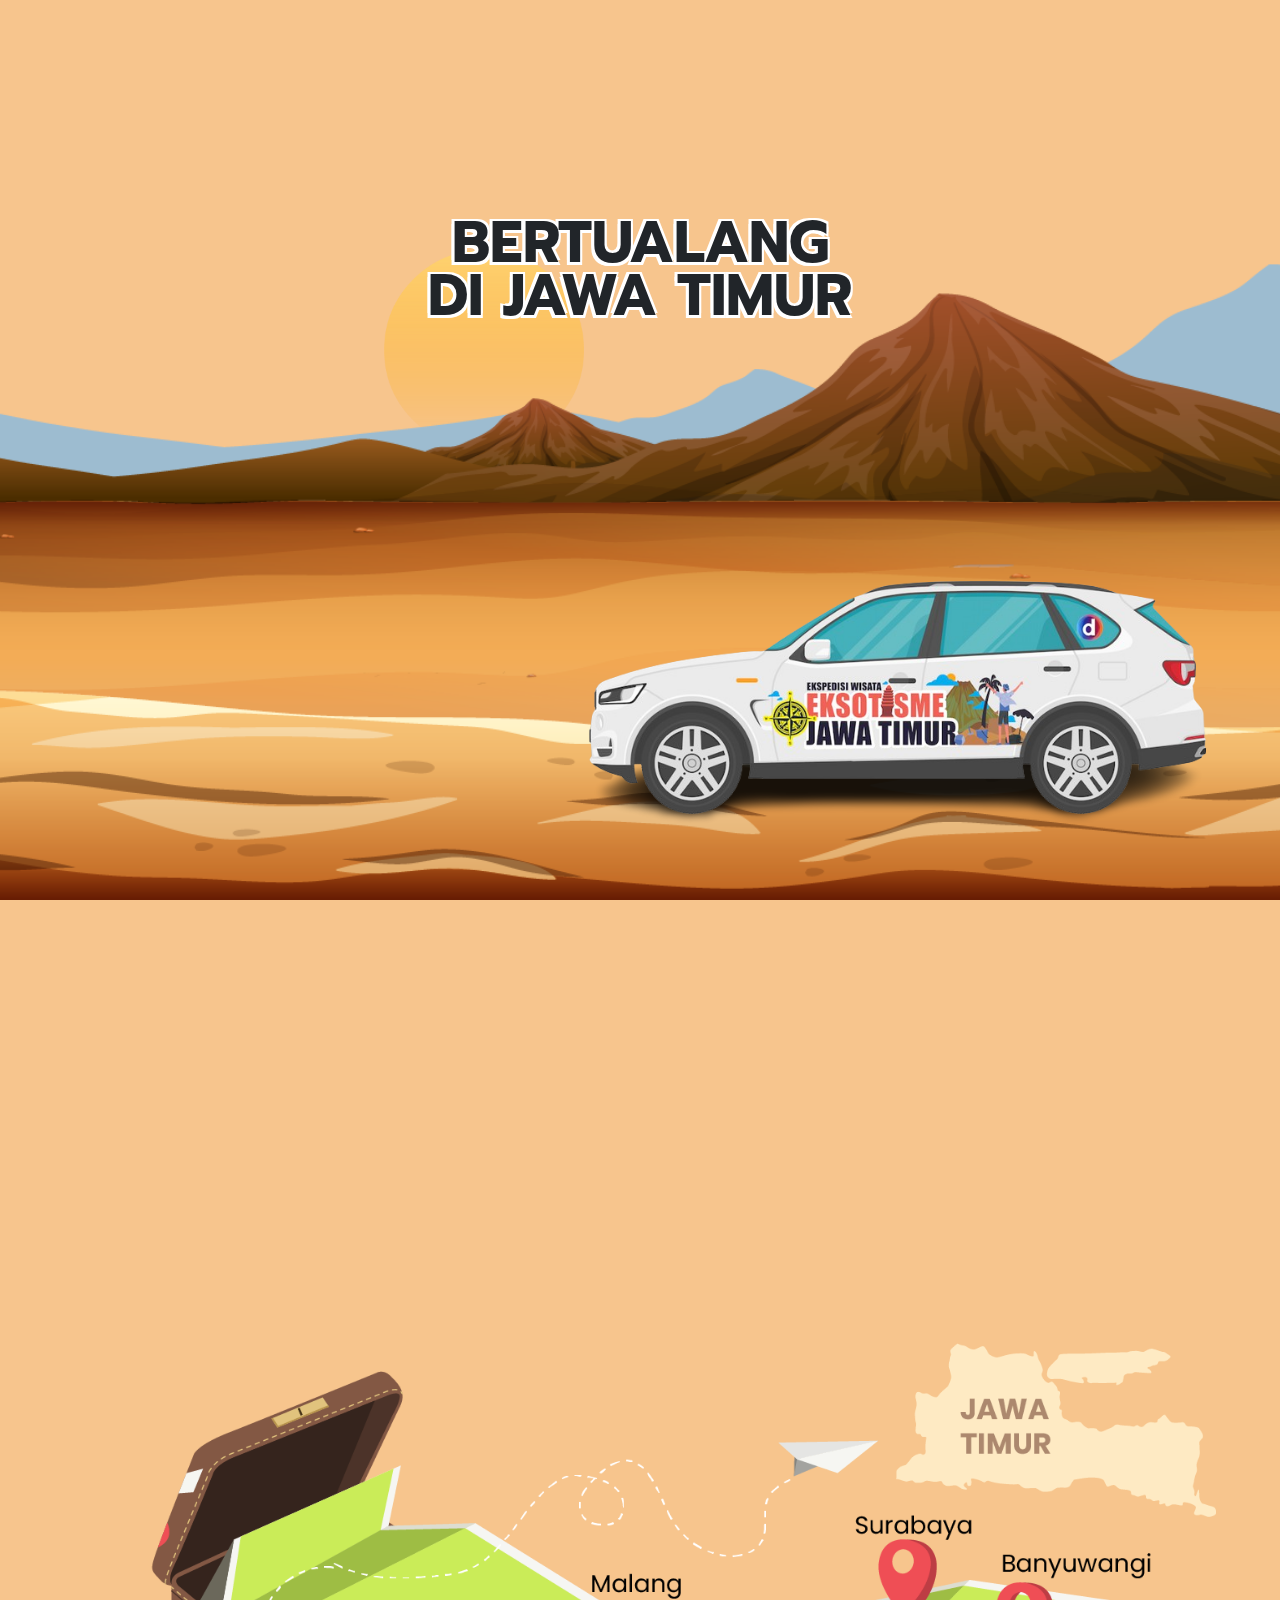
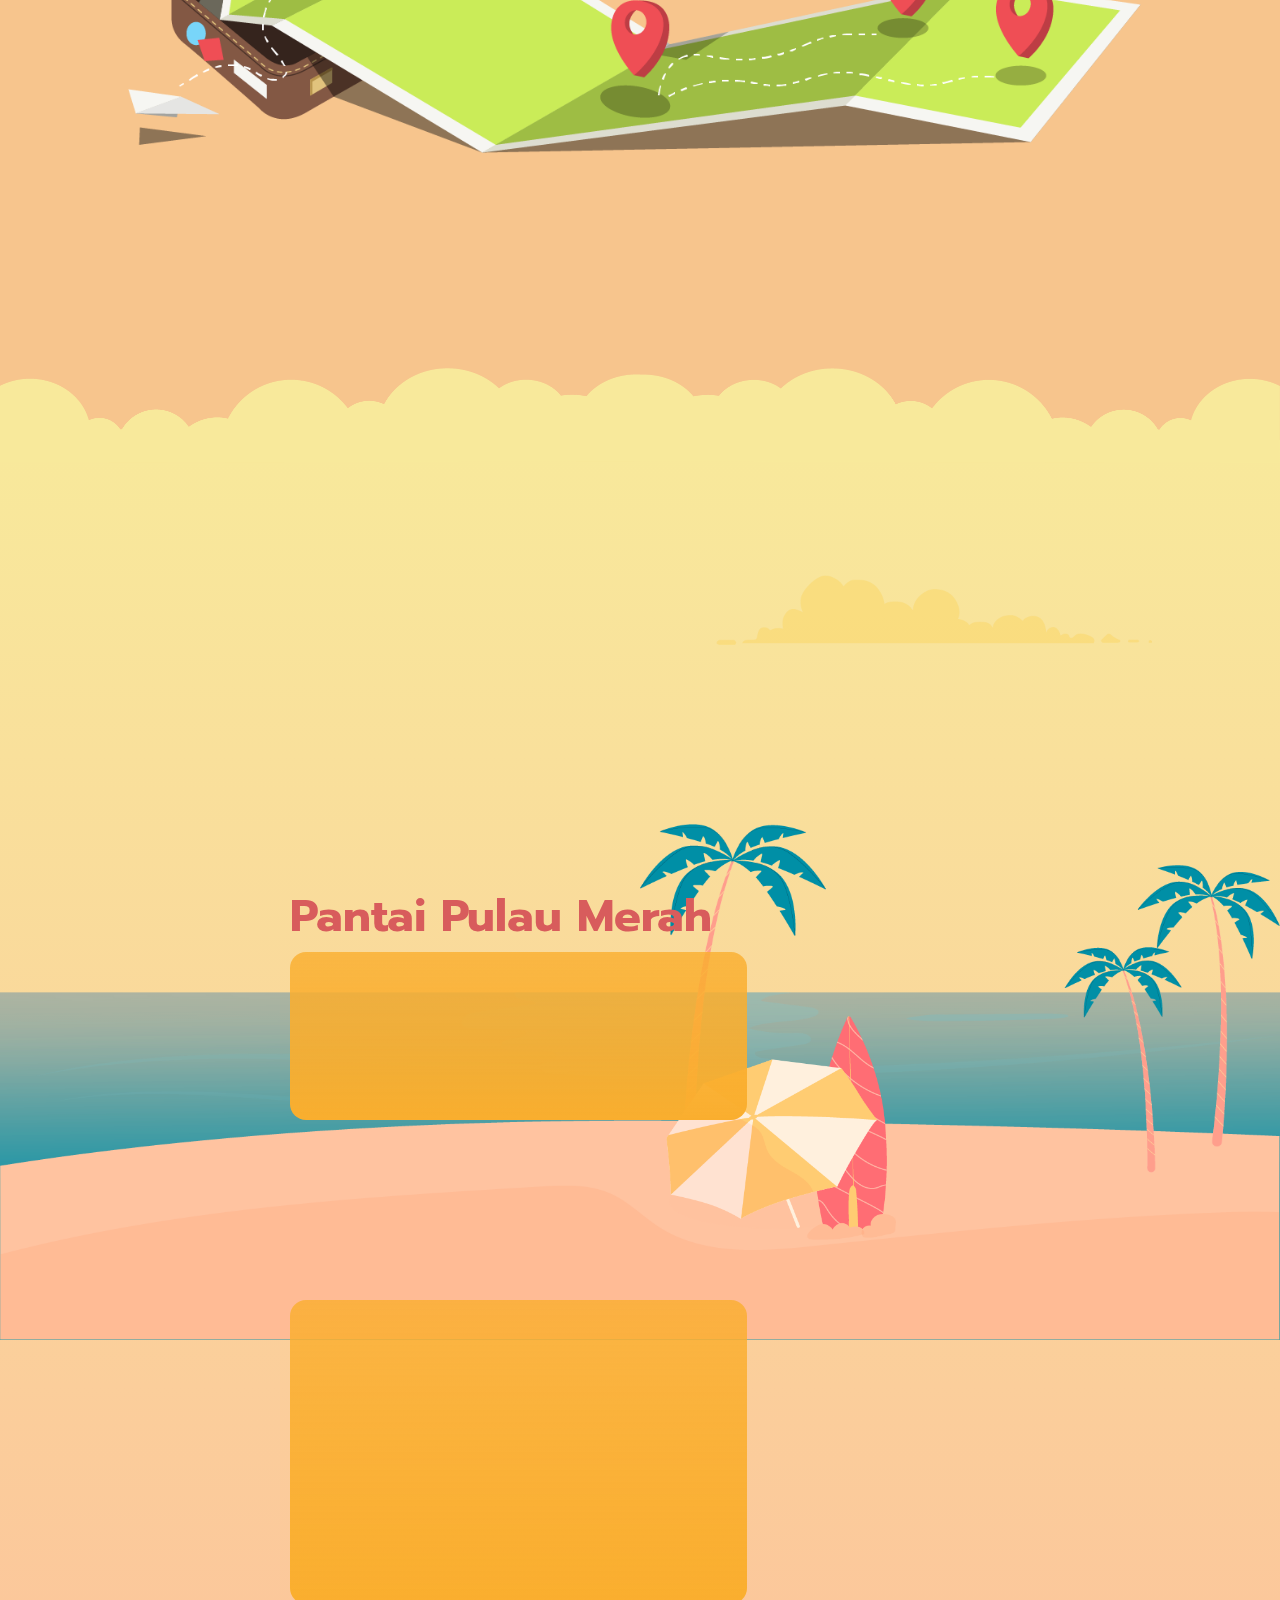
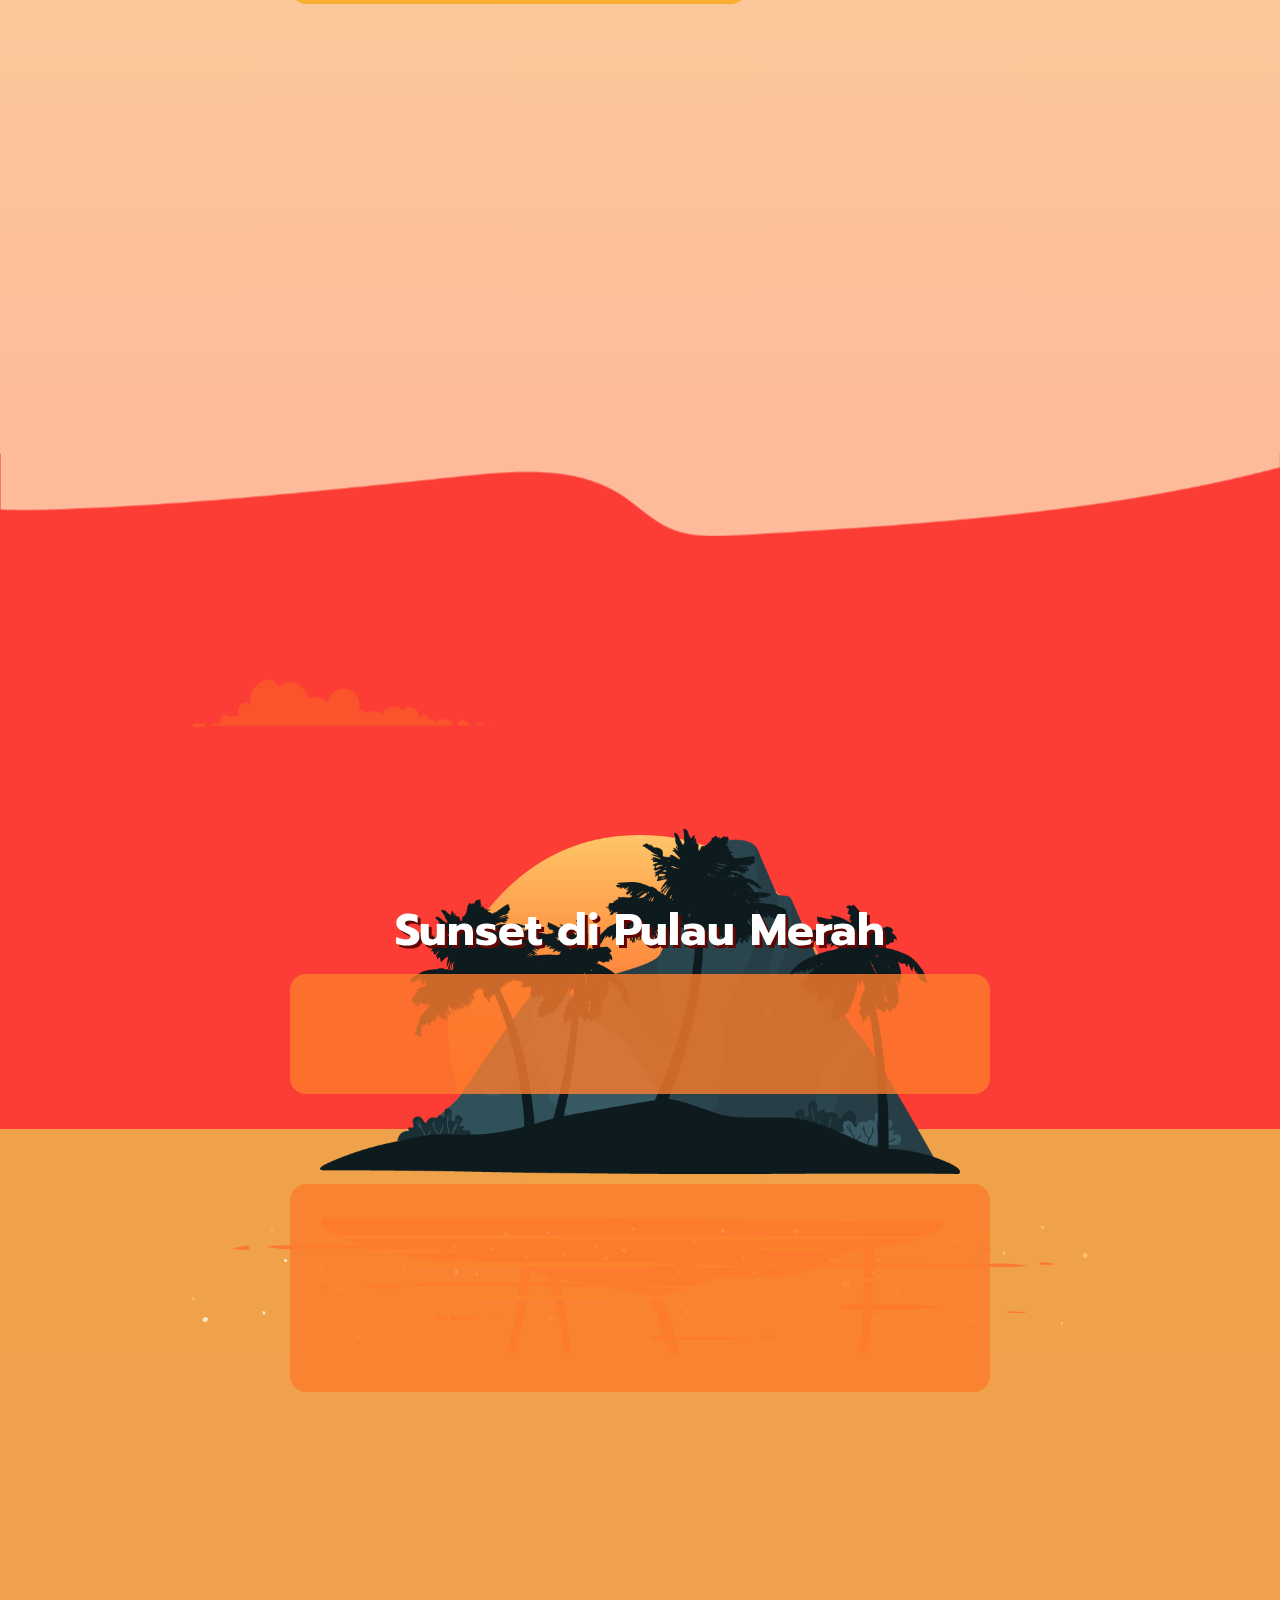
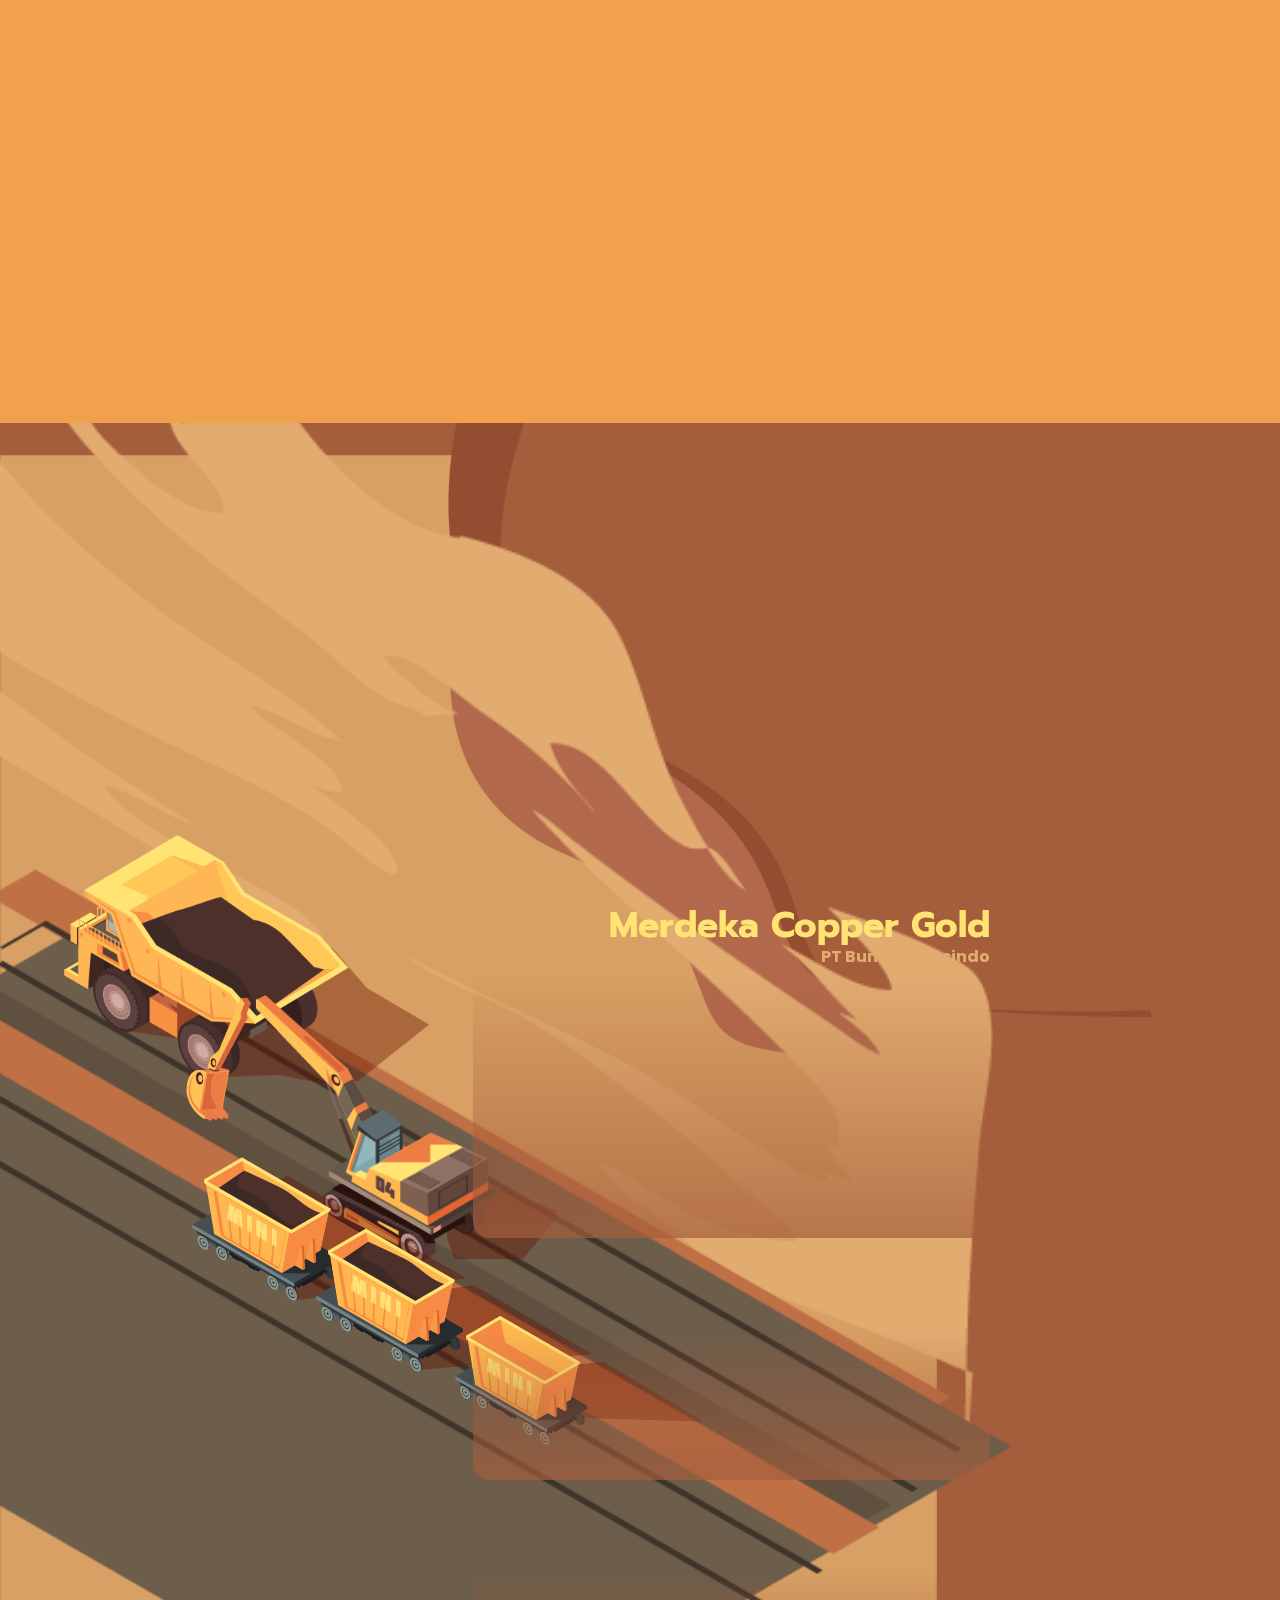
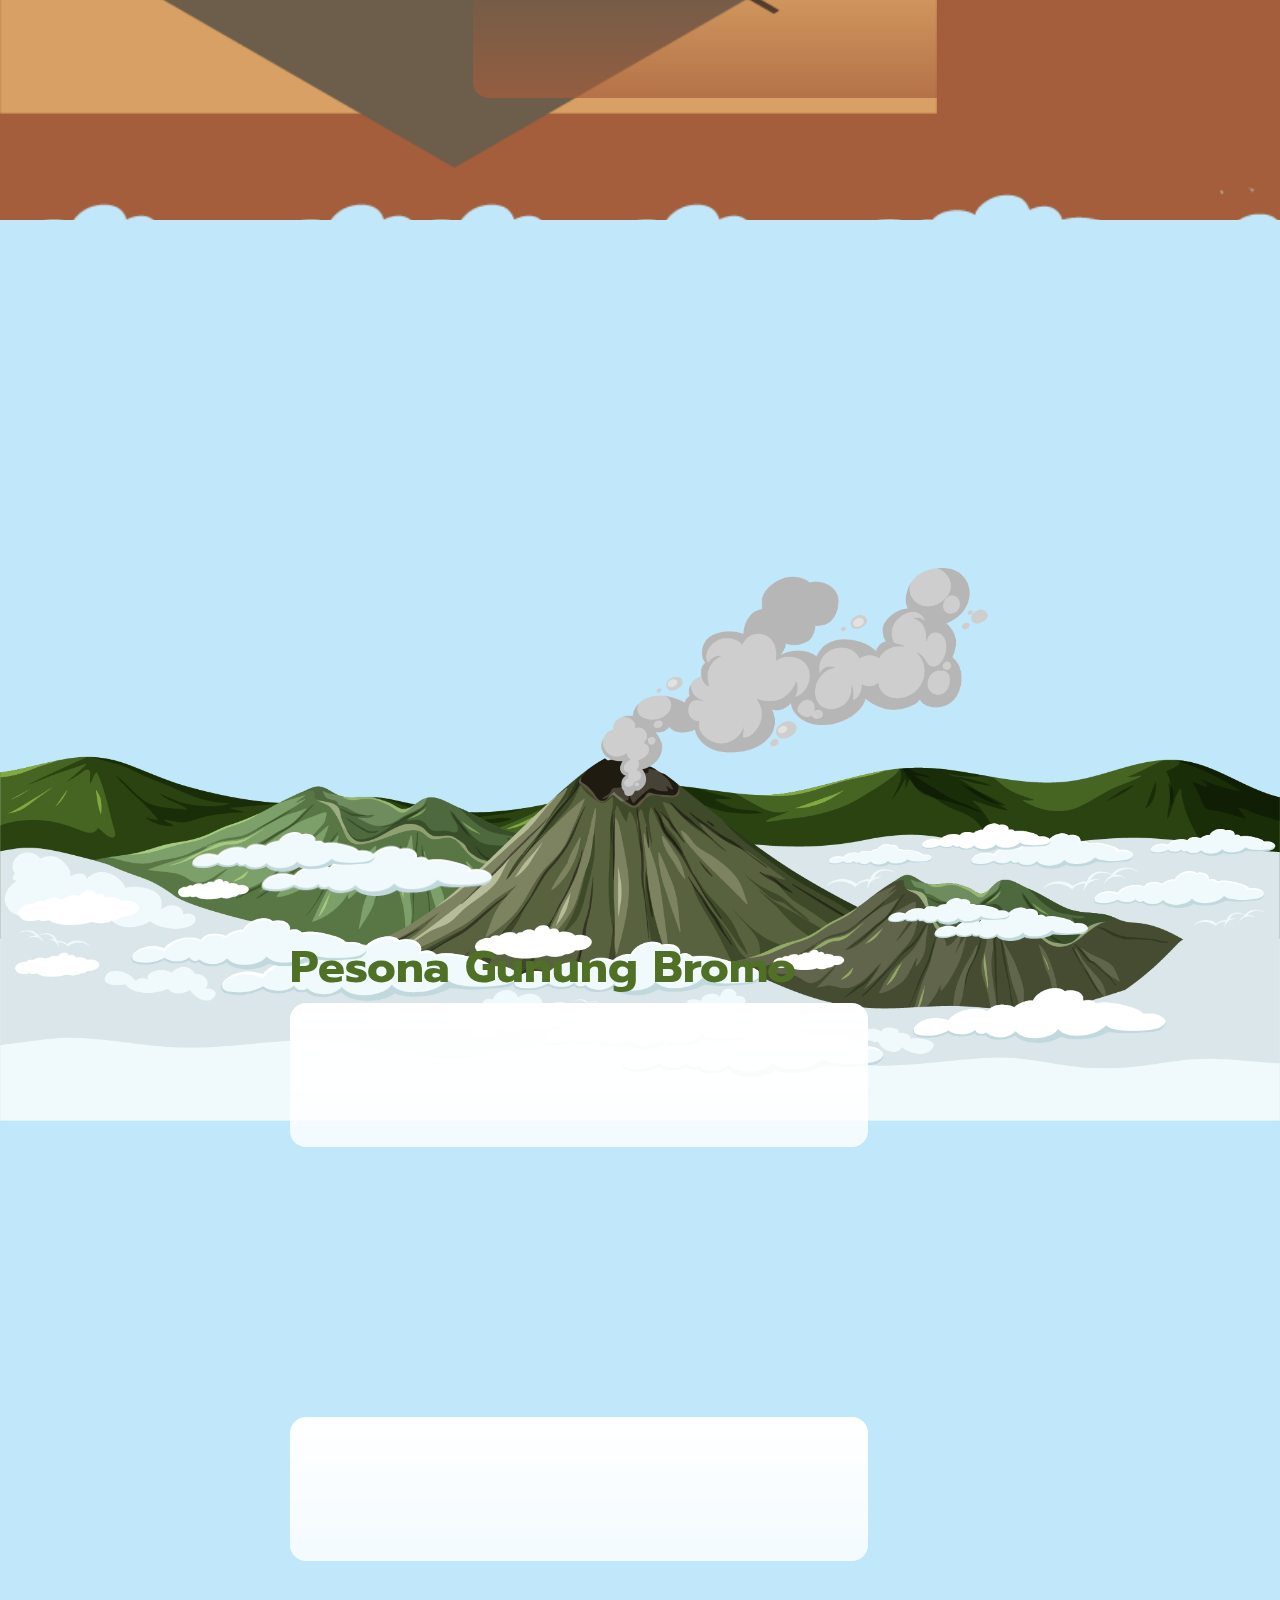
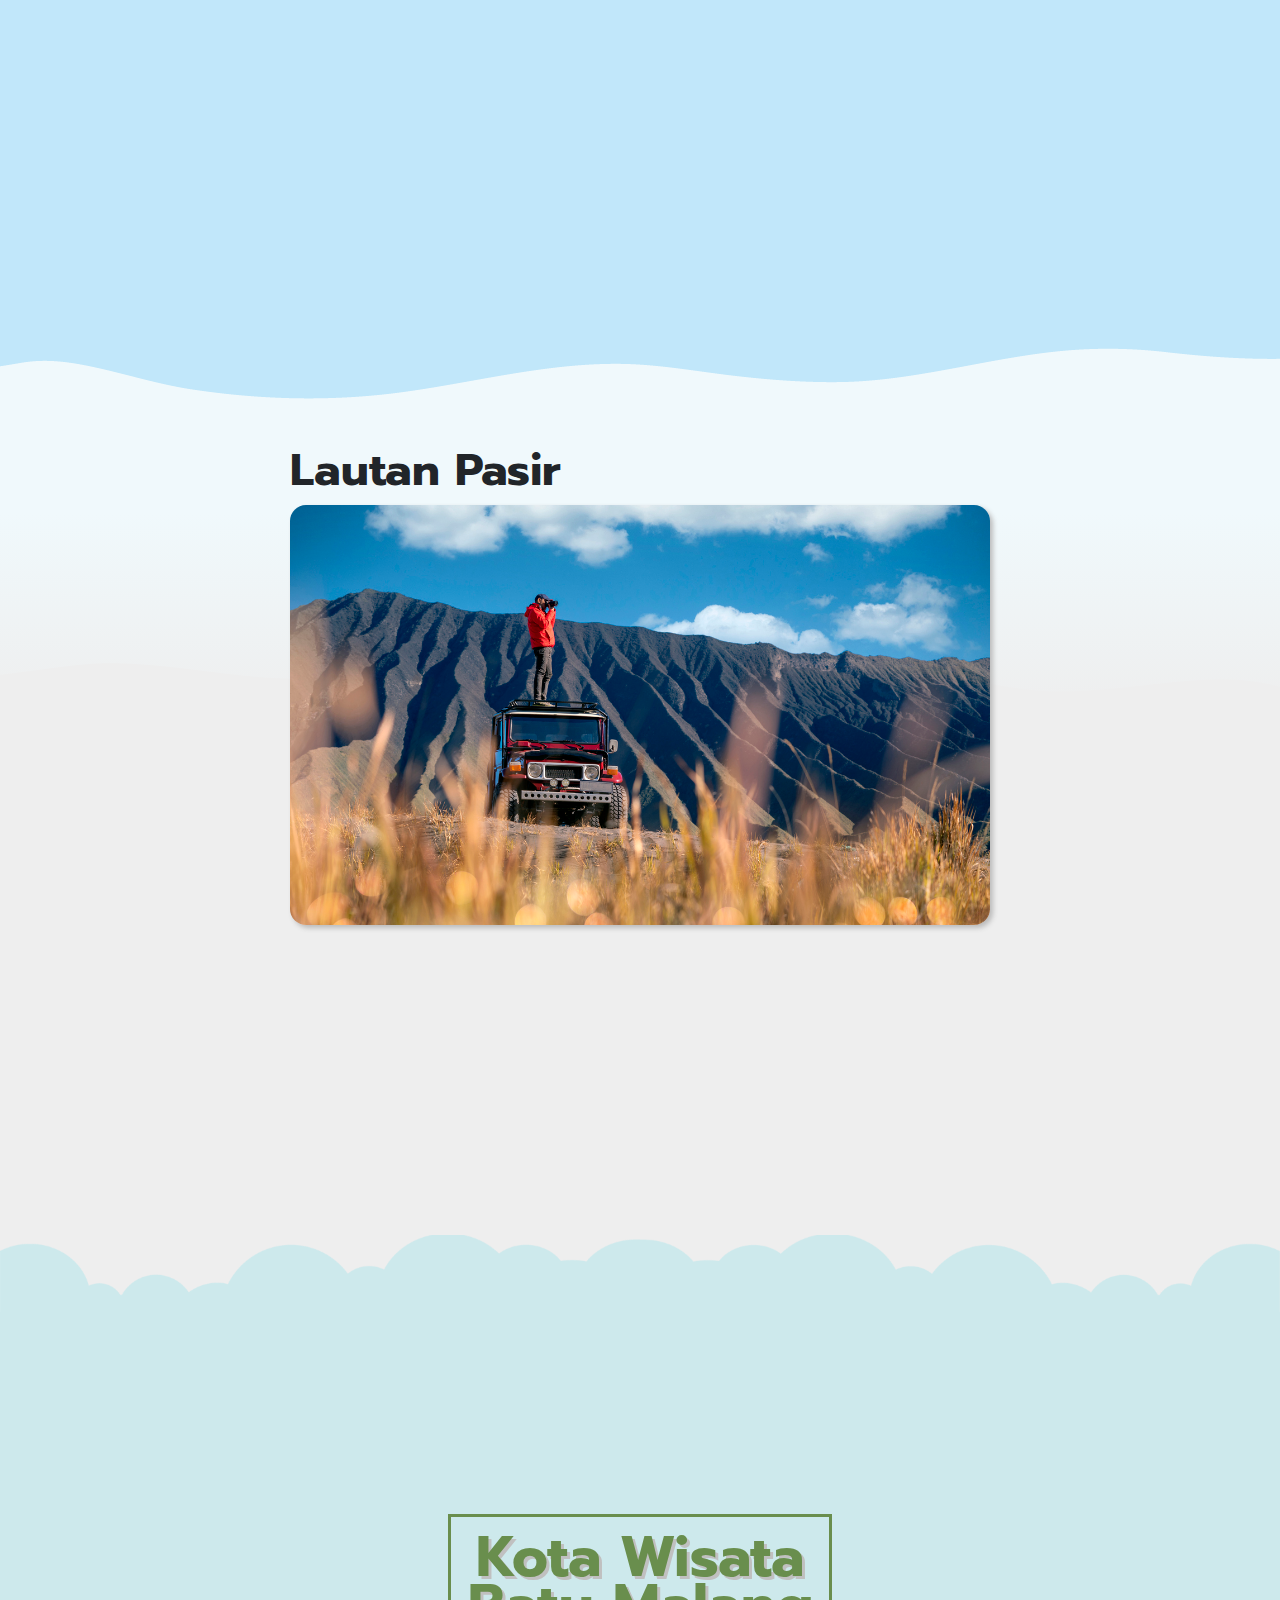
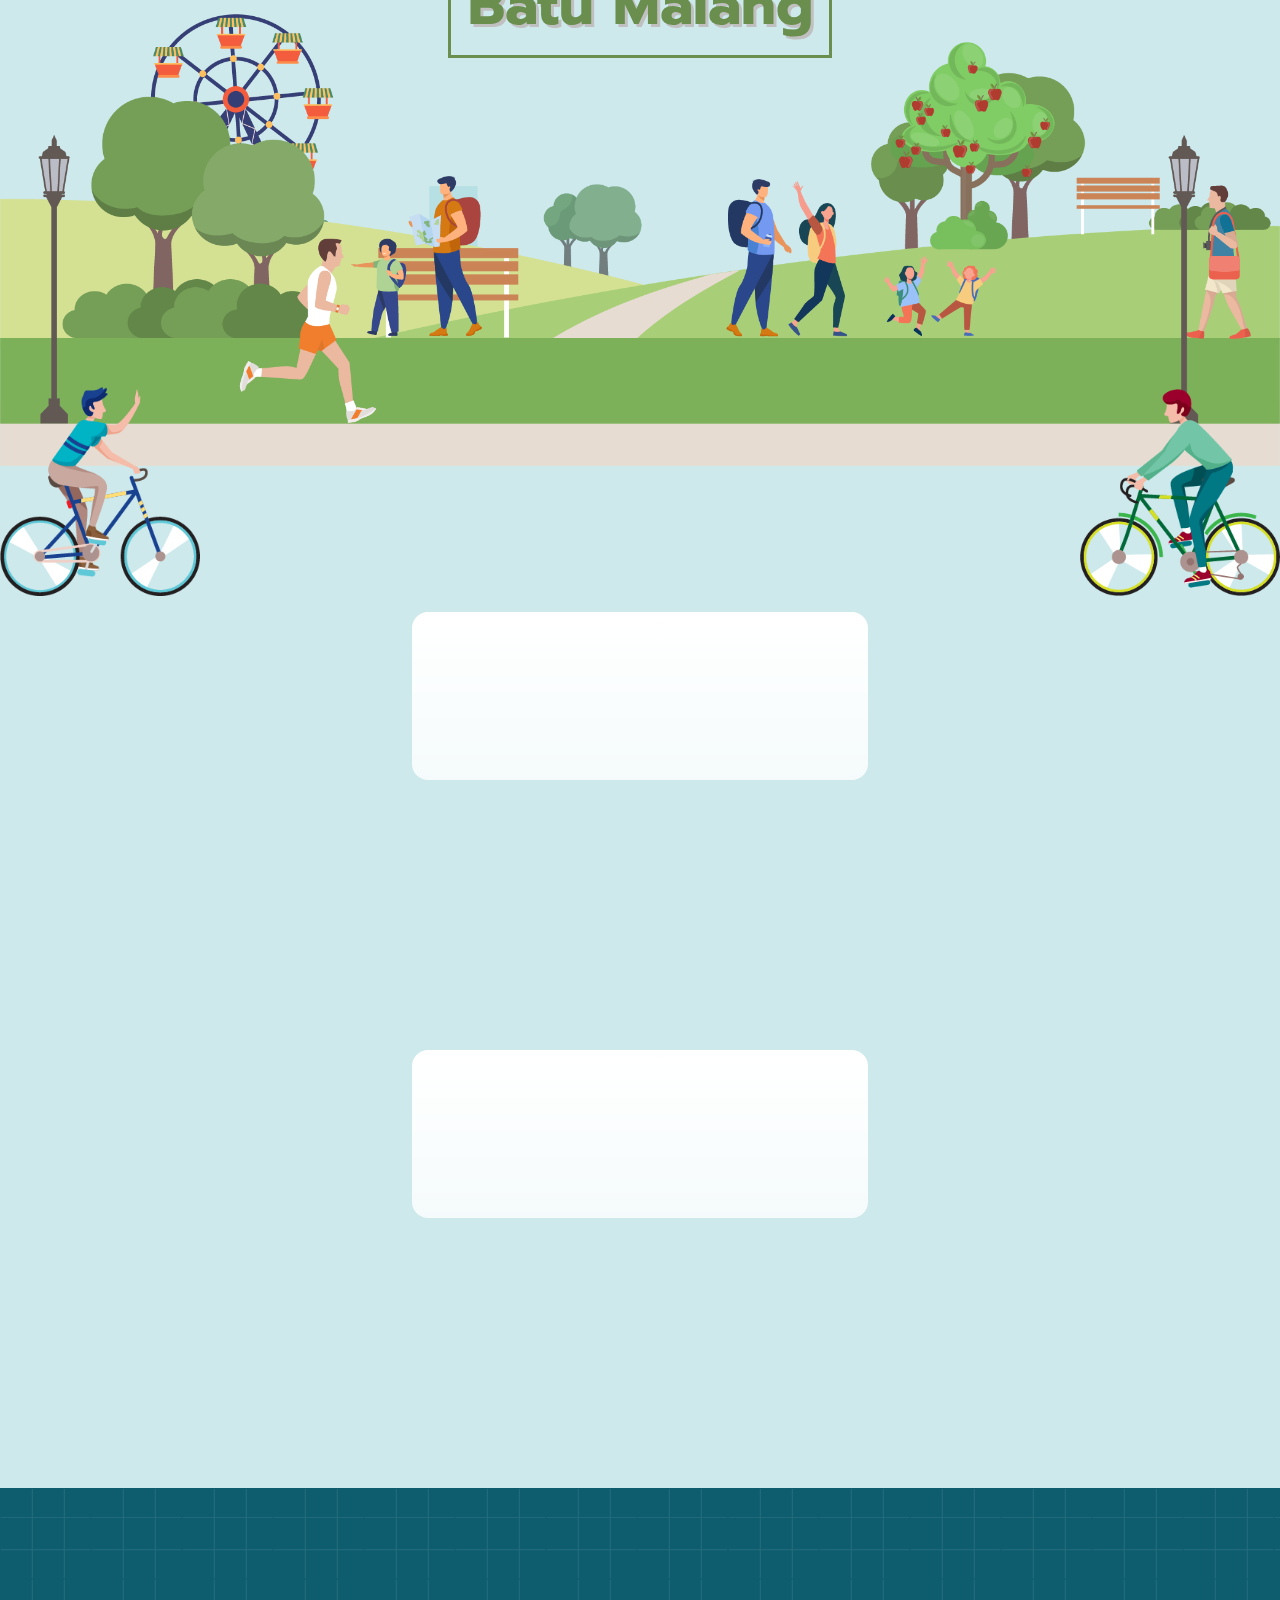
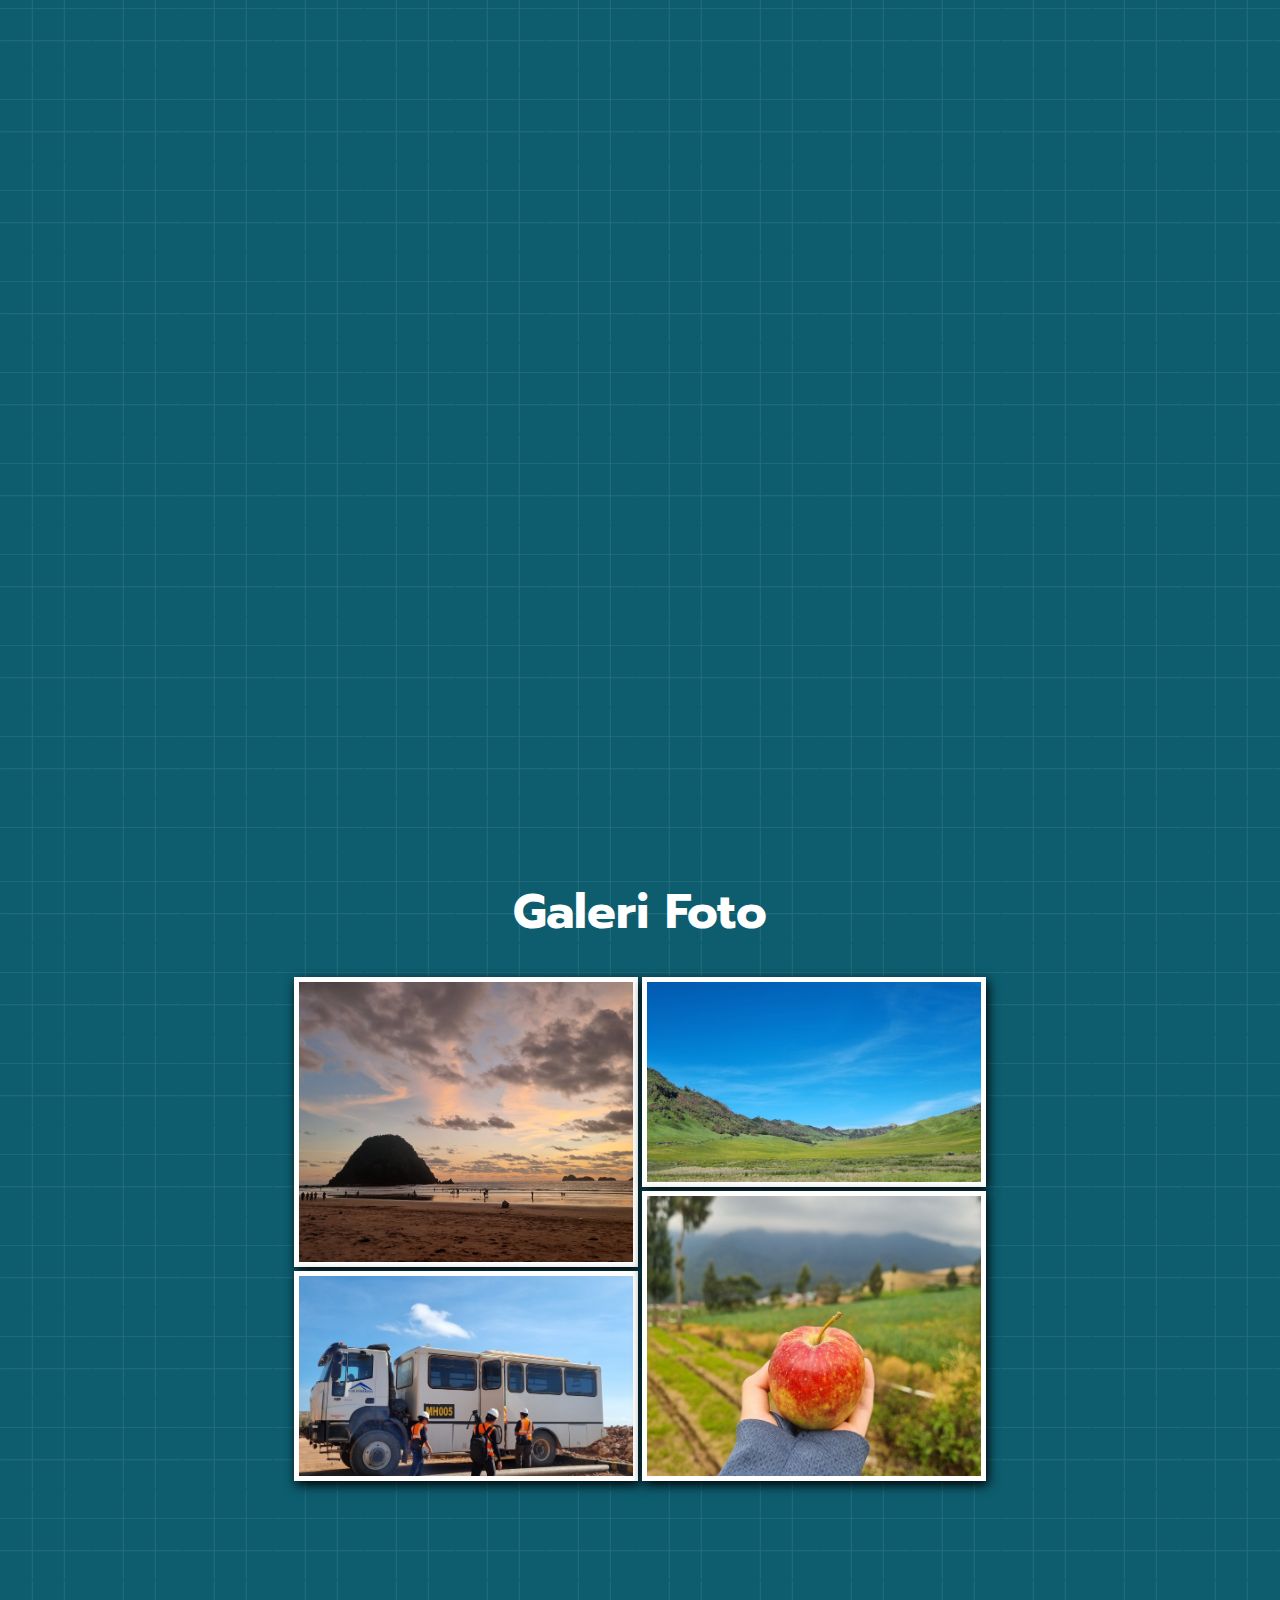
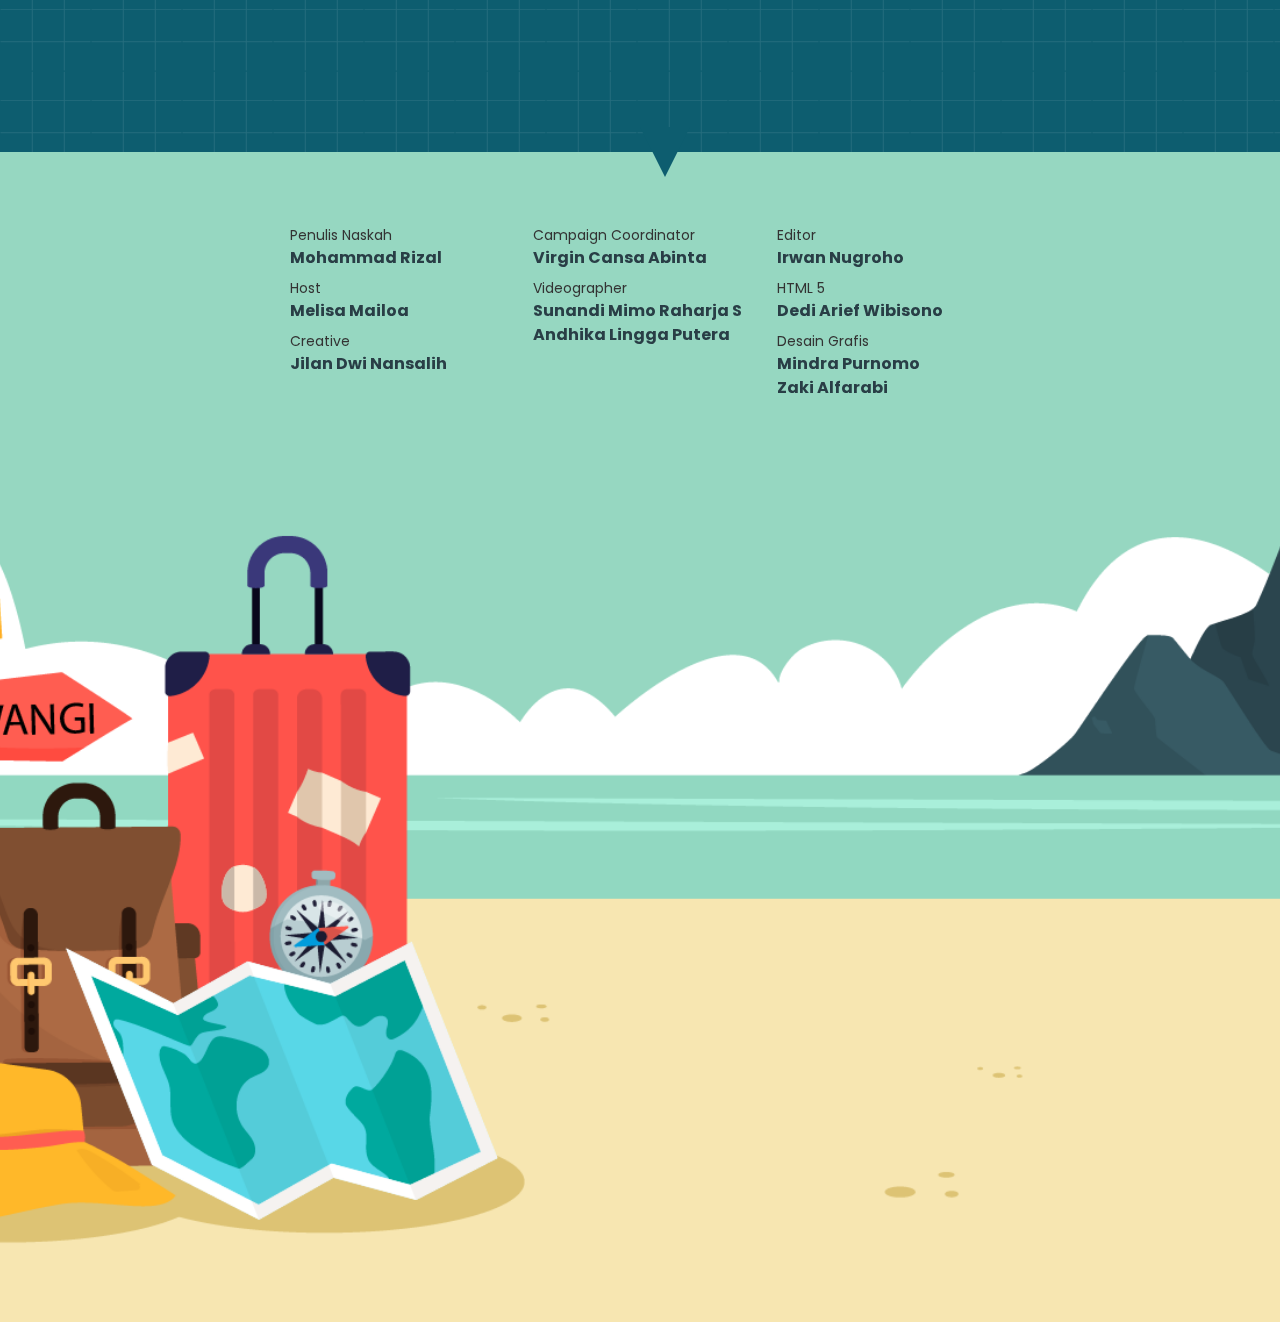
==== commit ac4c772e: "sws" ====
--- a/index.html
+++ b/index.html
@@ -9,6 +9,7 @@
     <link rel="stylesheet" href="sass/bootstrap.min.css">
     <link rel="stylesheet" href="sass/font-awesome.css">
     <link rel="stylesheet" href="sass/slick.css">
+    <link rel="stylesheet" href="sass/aos.css">
     <link rel="stylesheet" href="sass/slick-theme.css">
     <link rel="stylesheet" href="sass/style.css">
 </head>
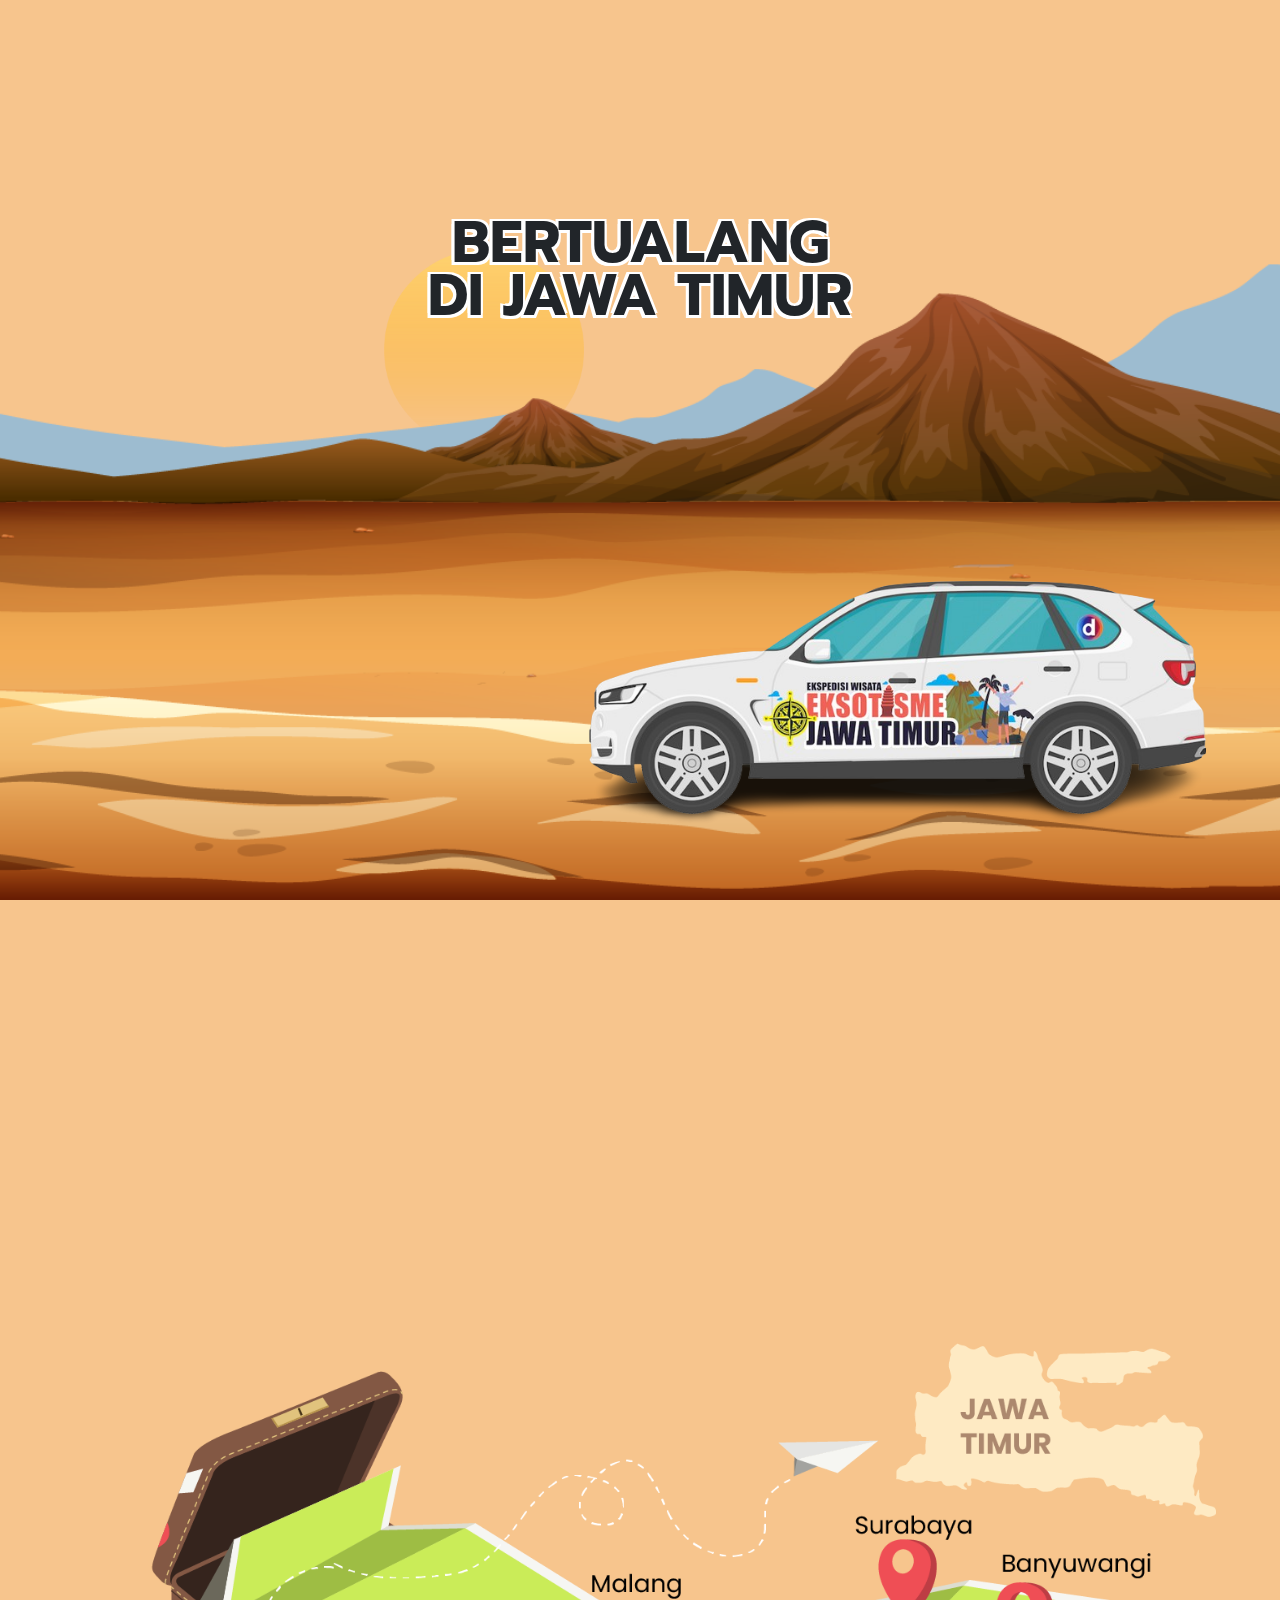
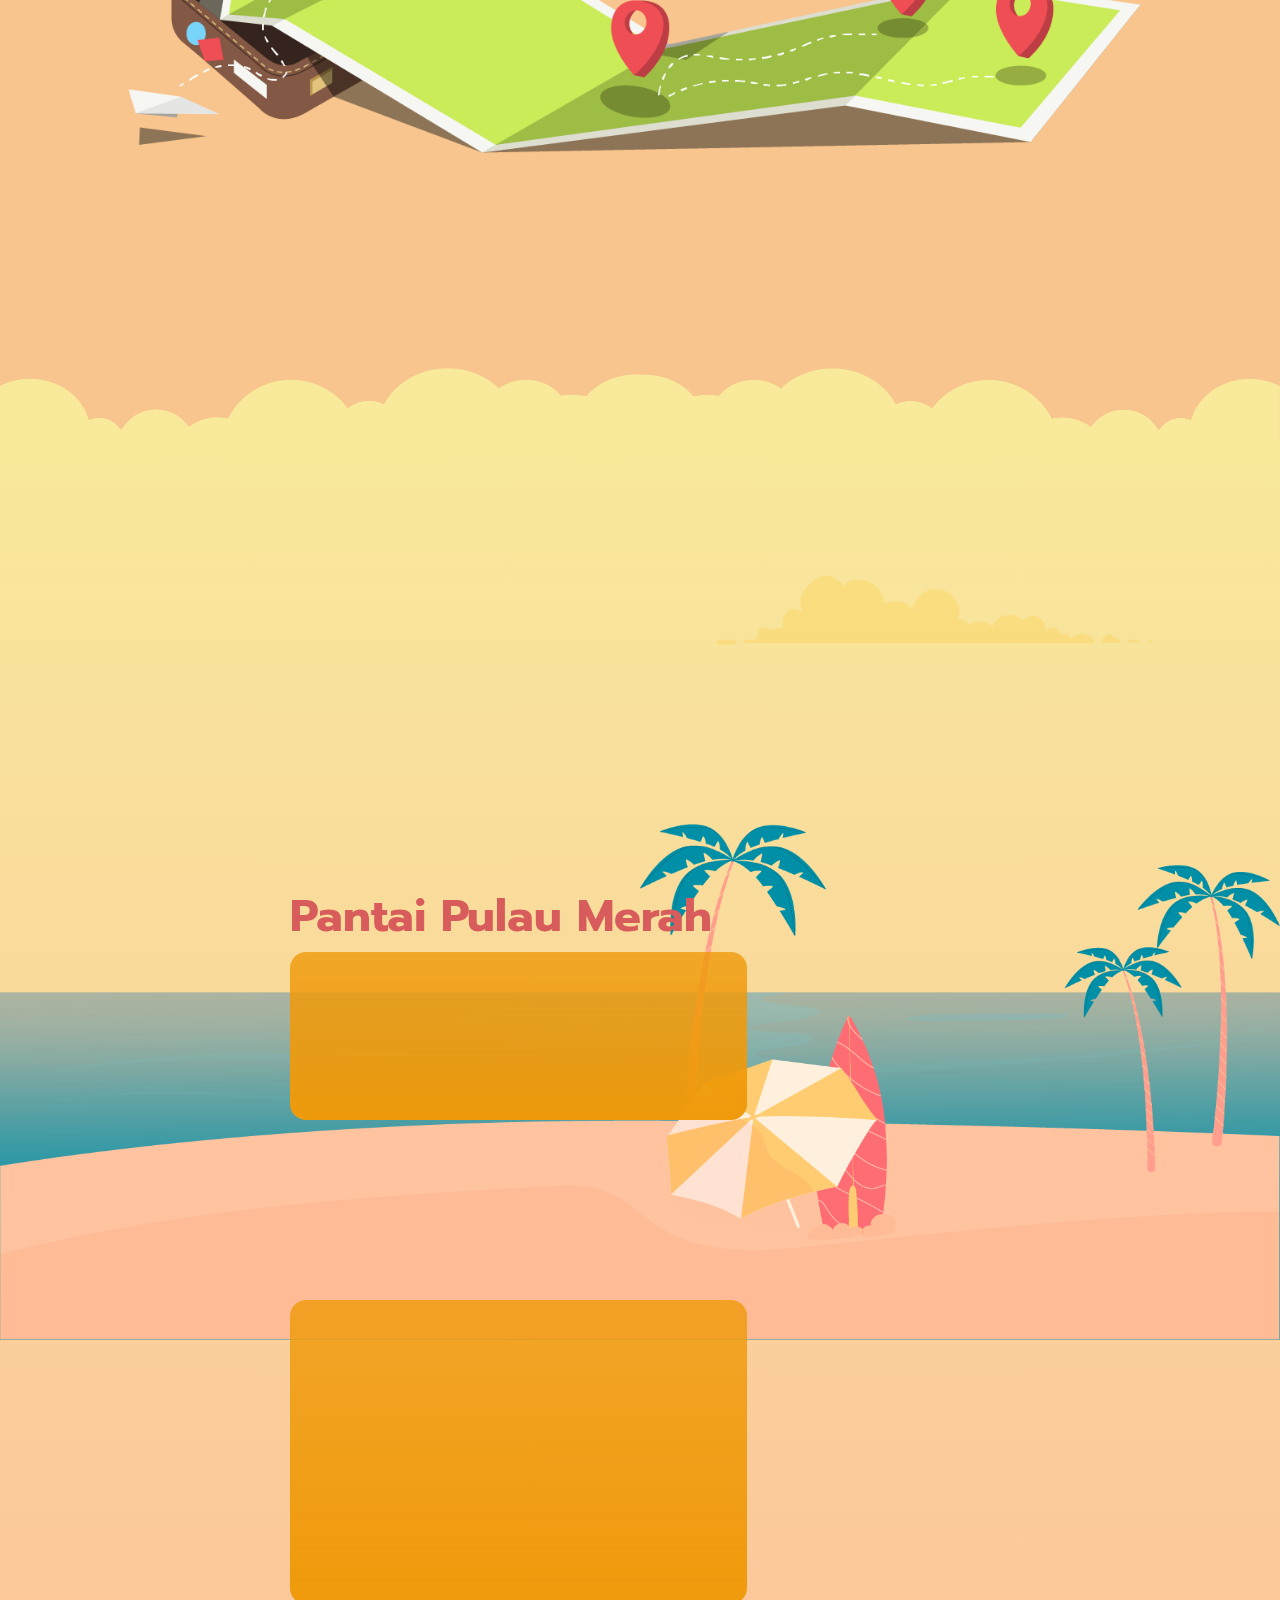
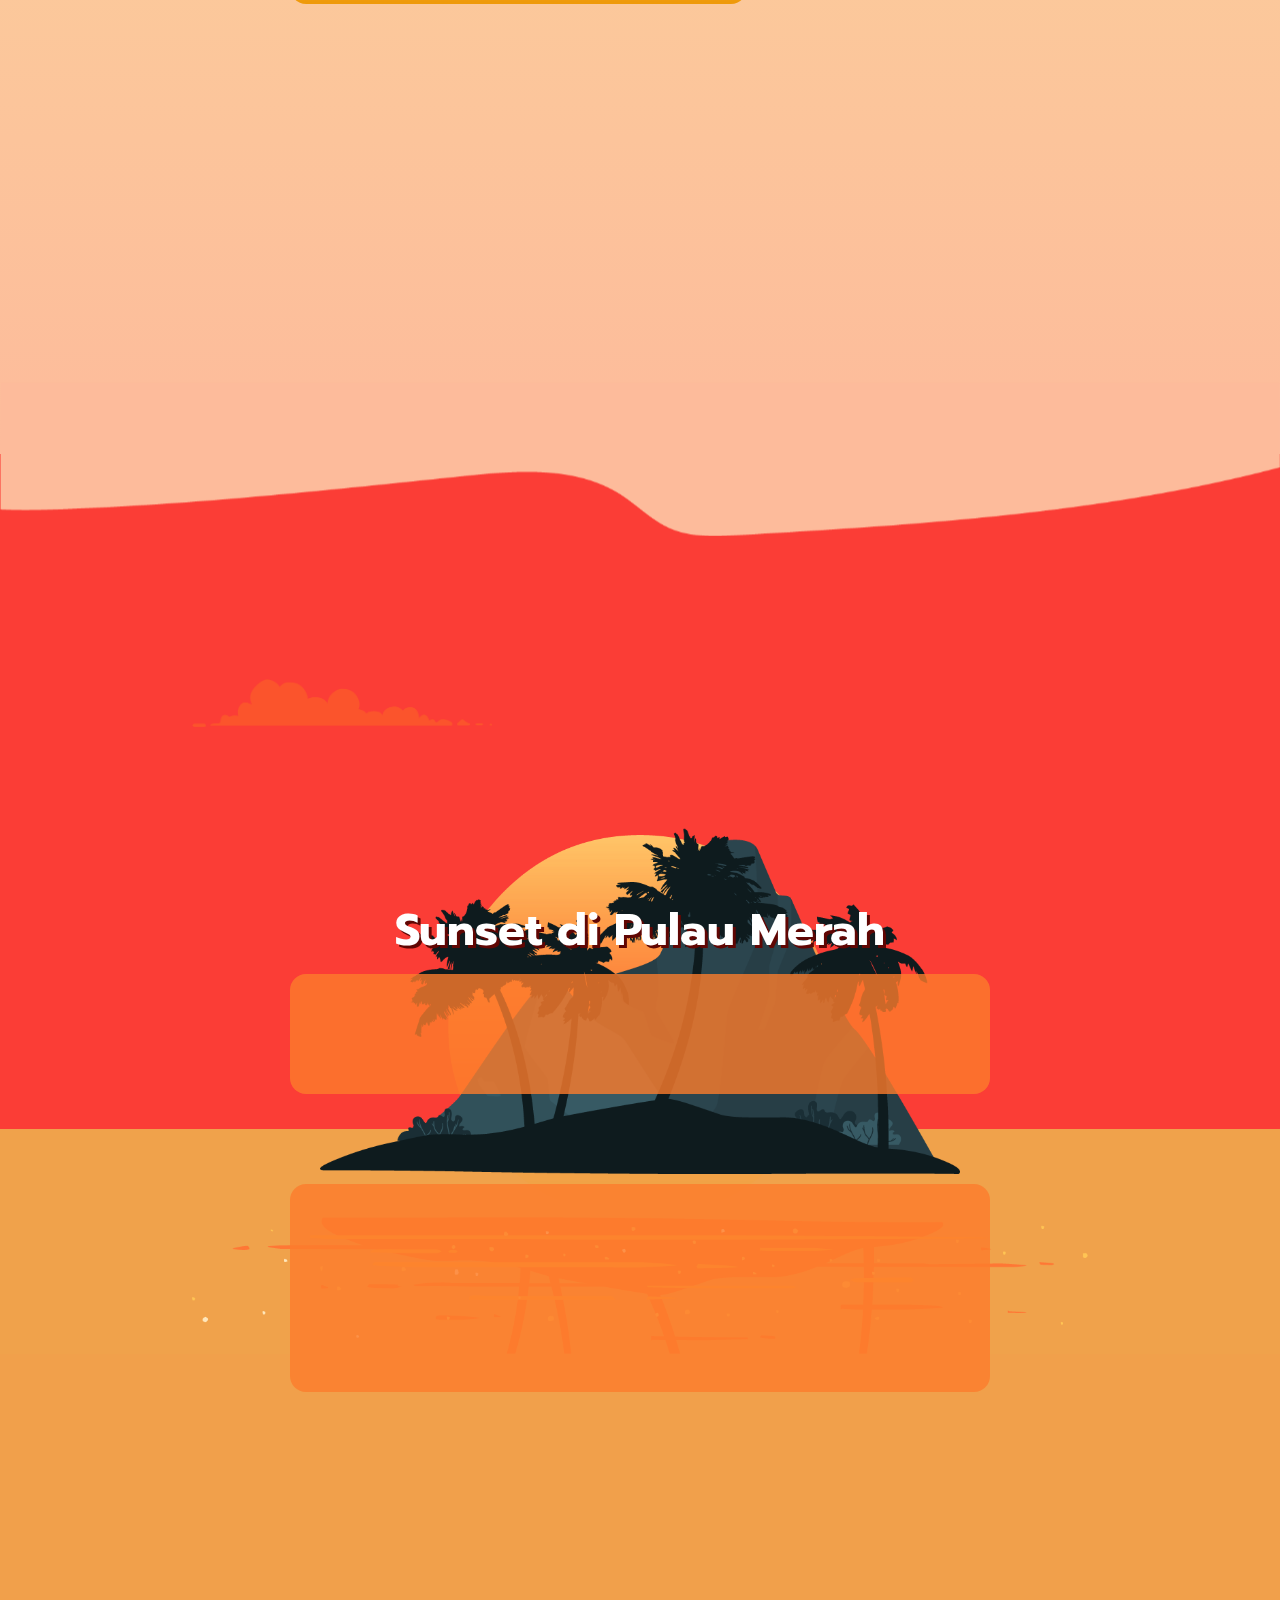
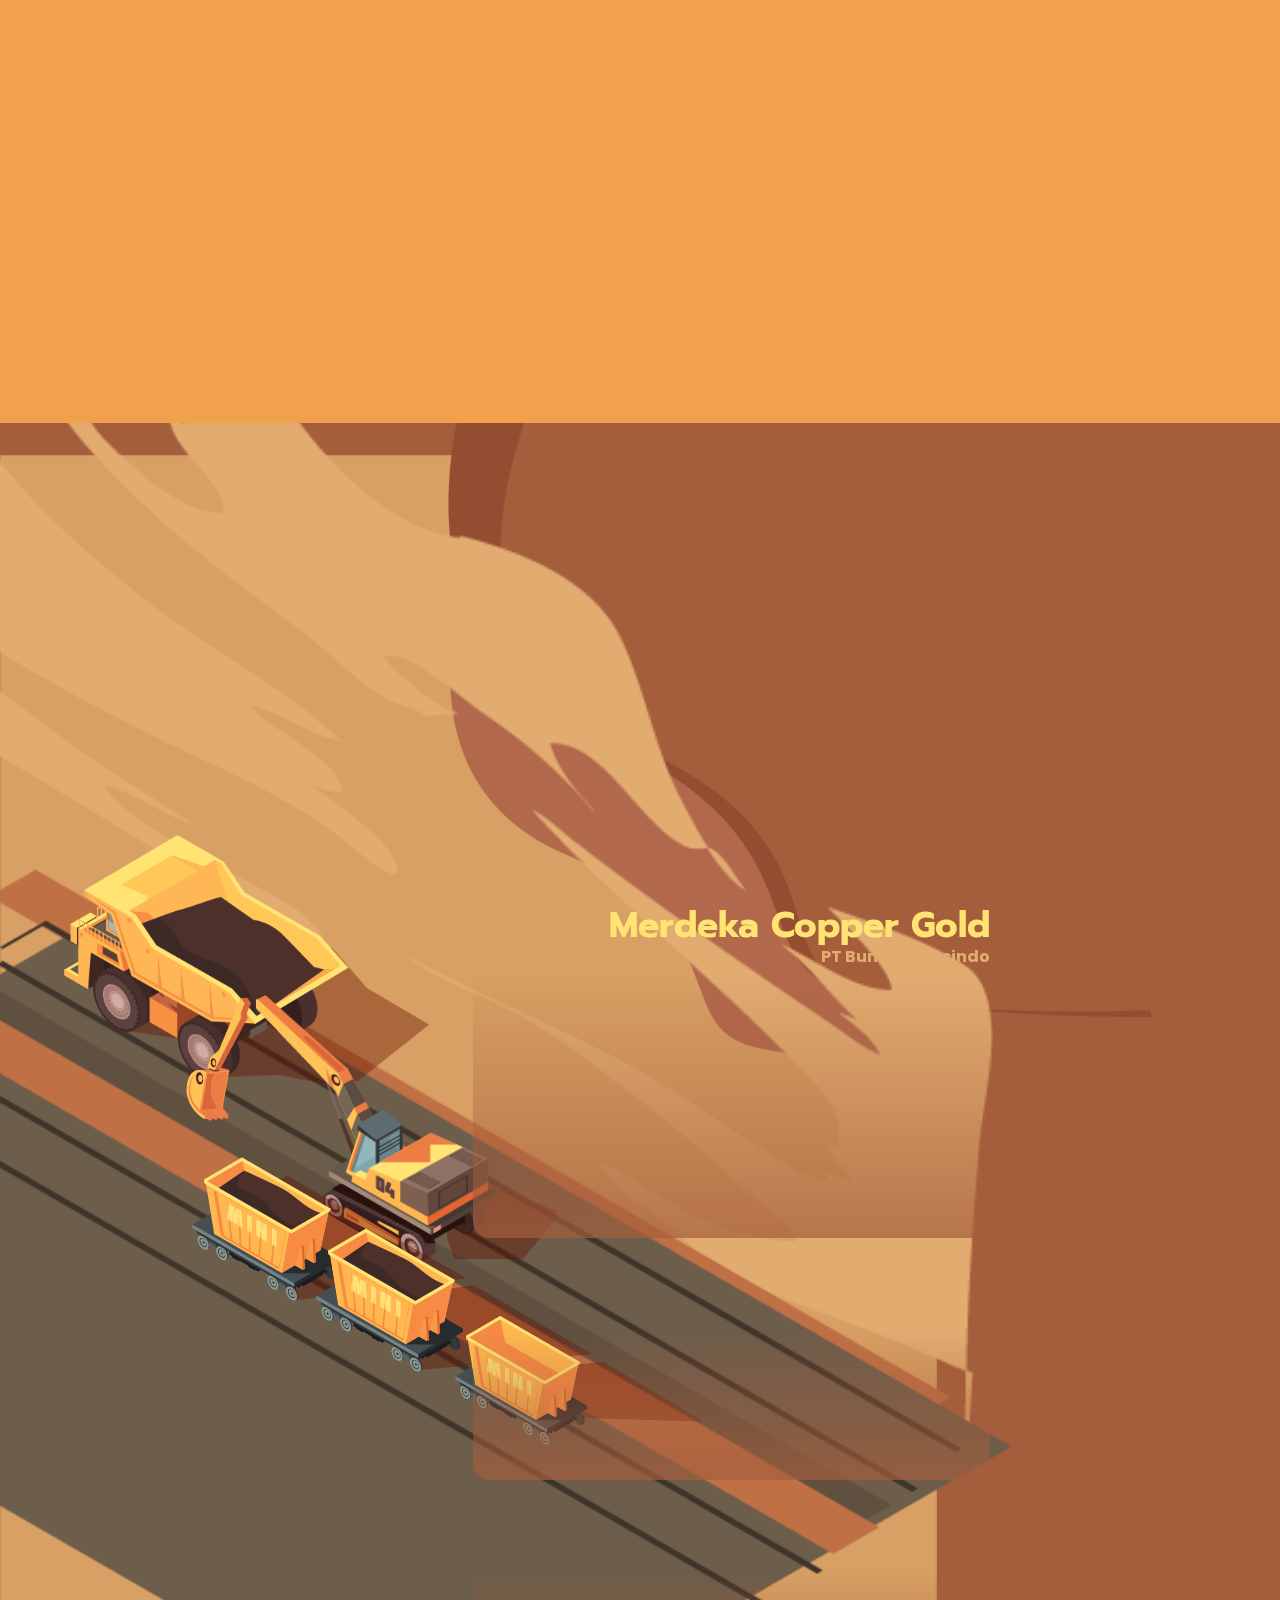
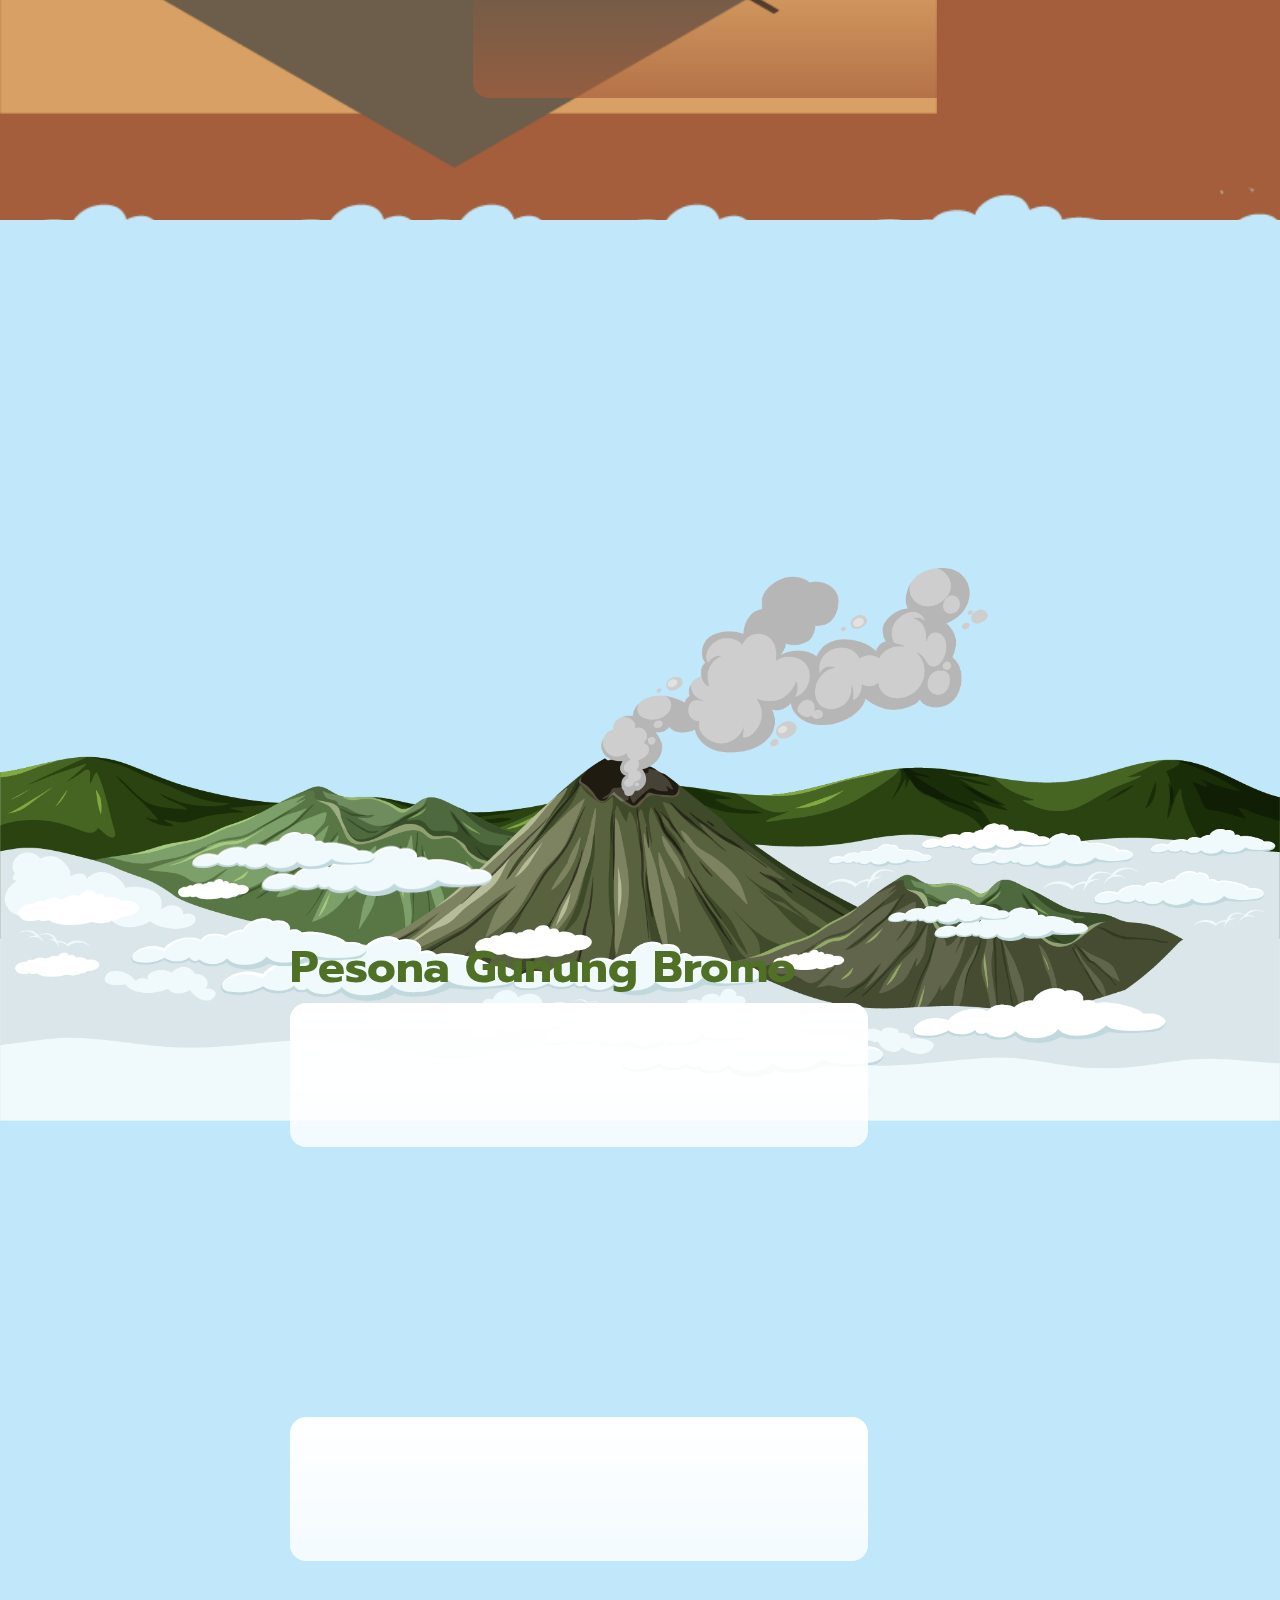
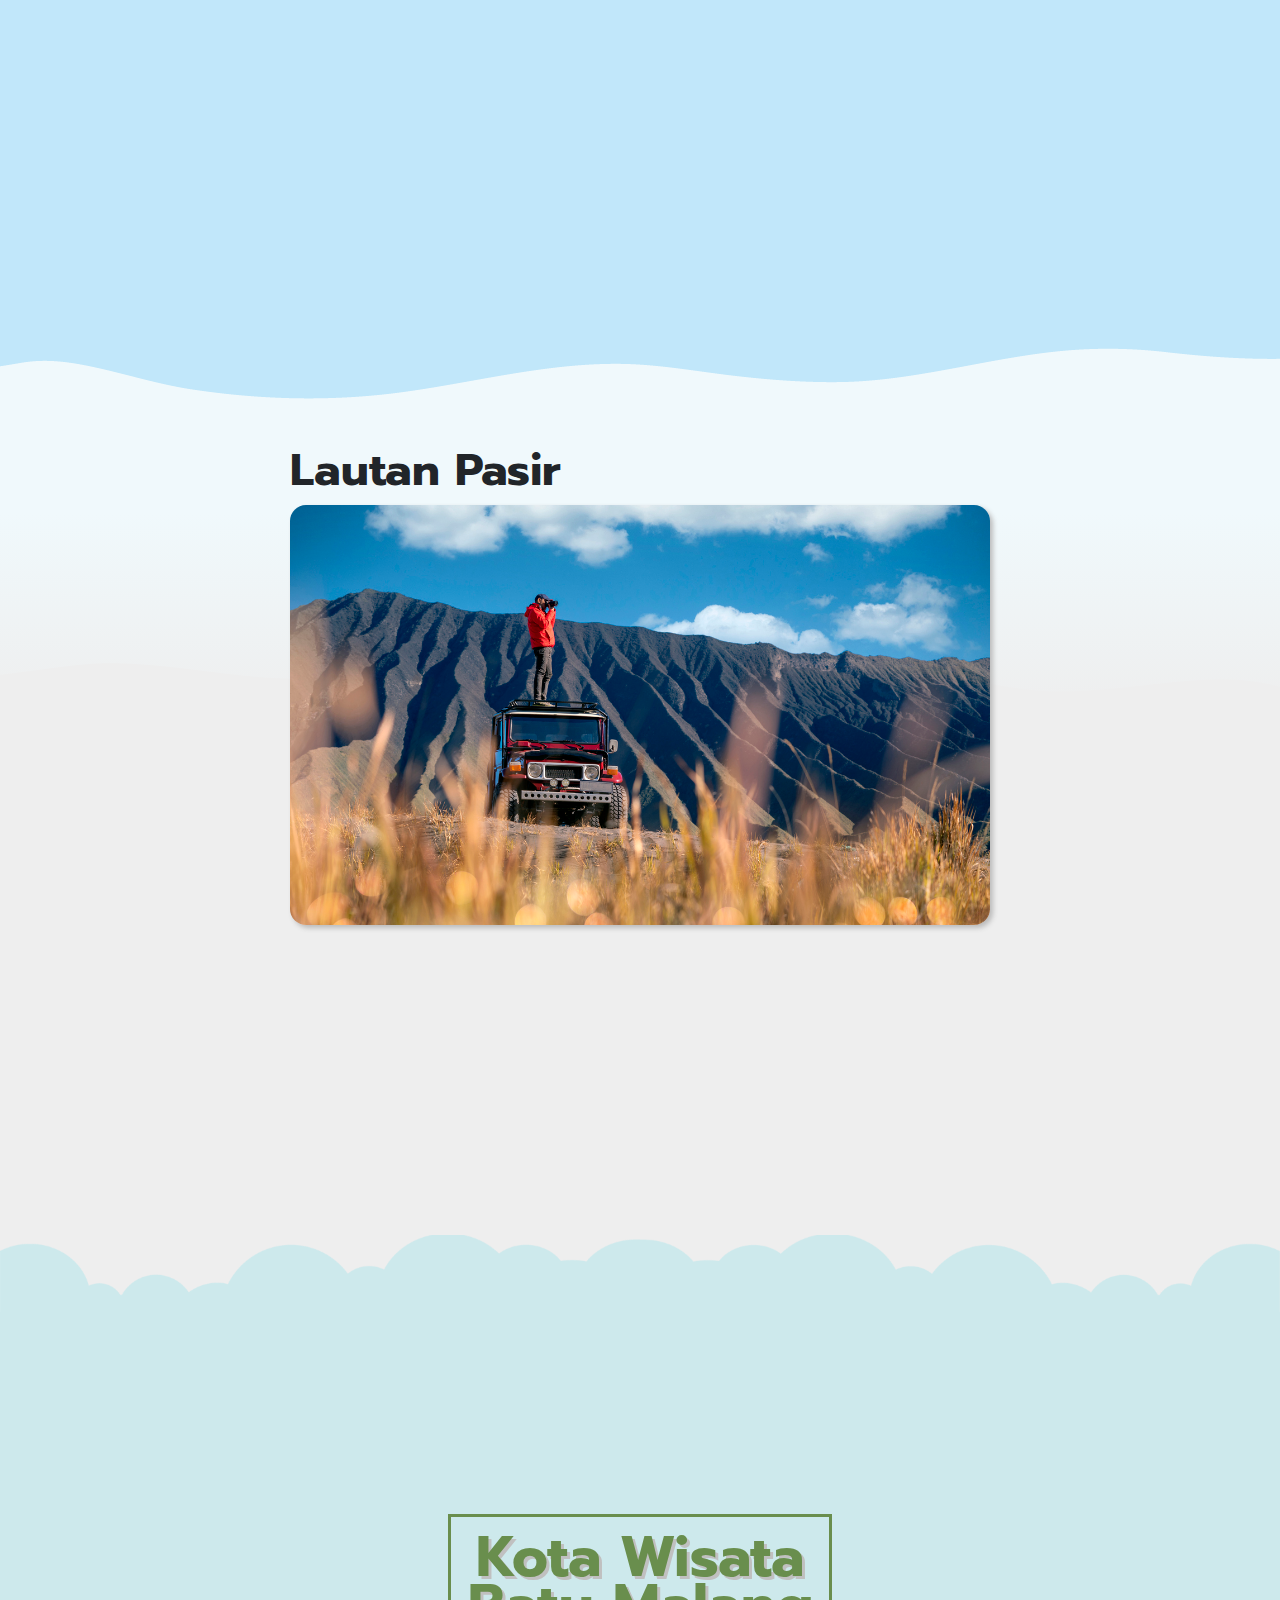
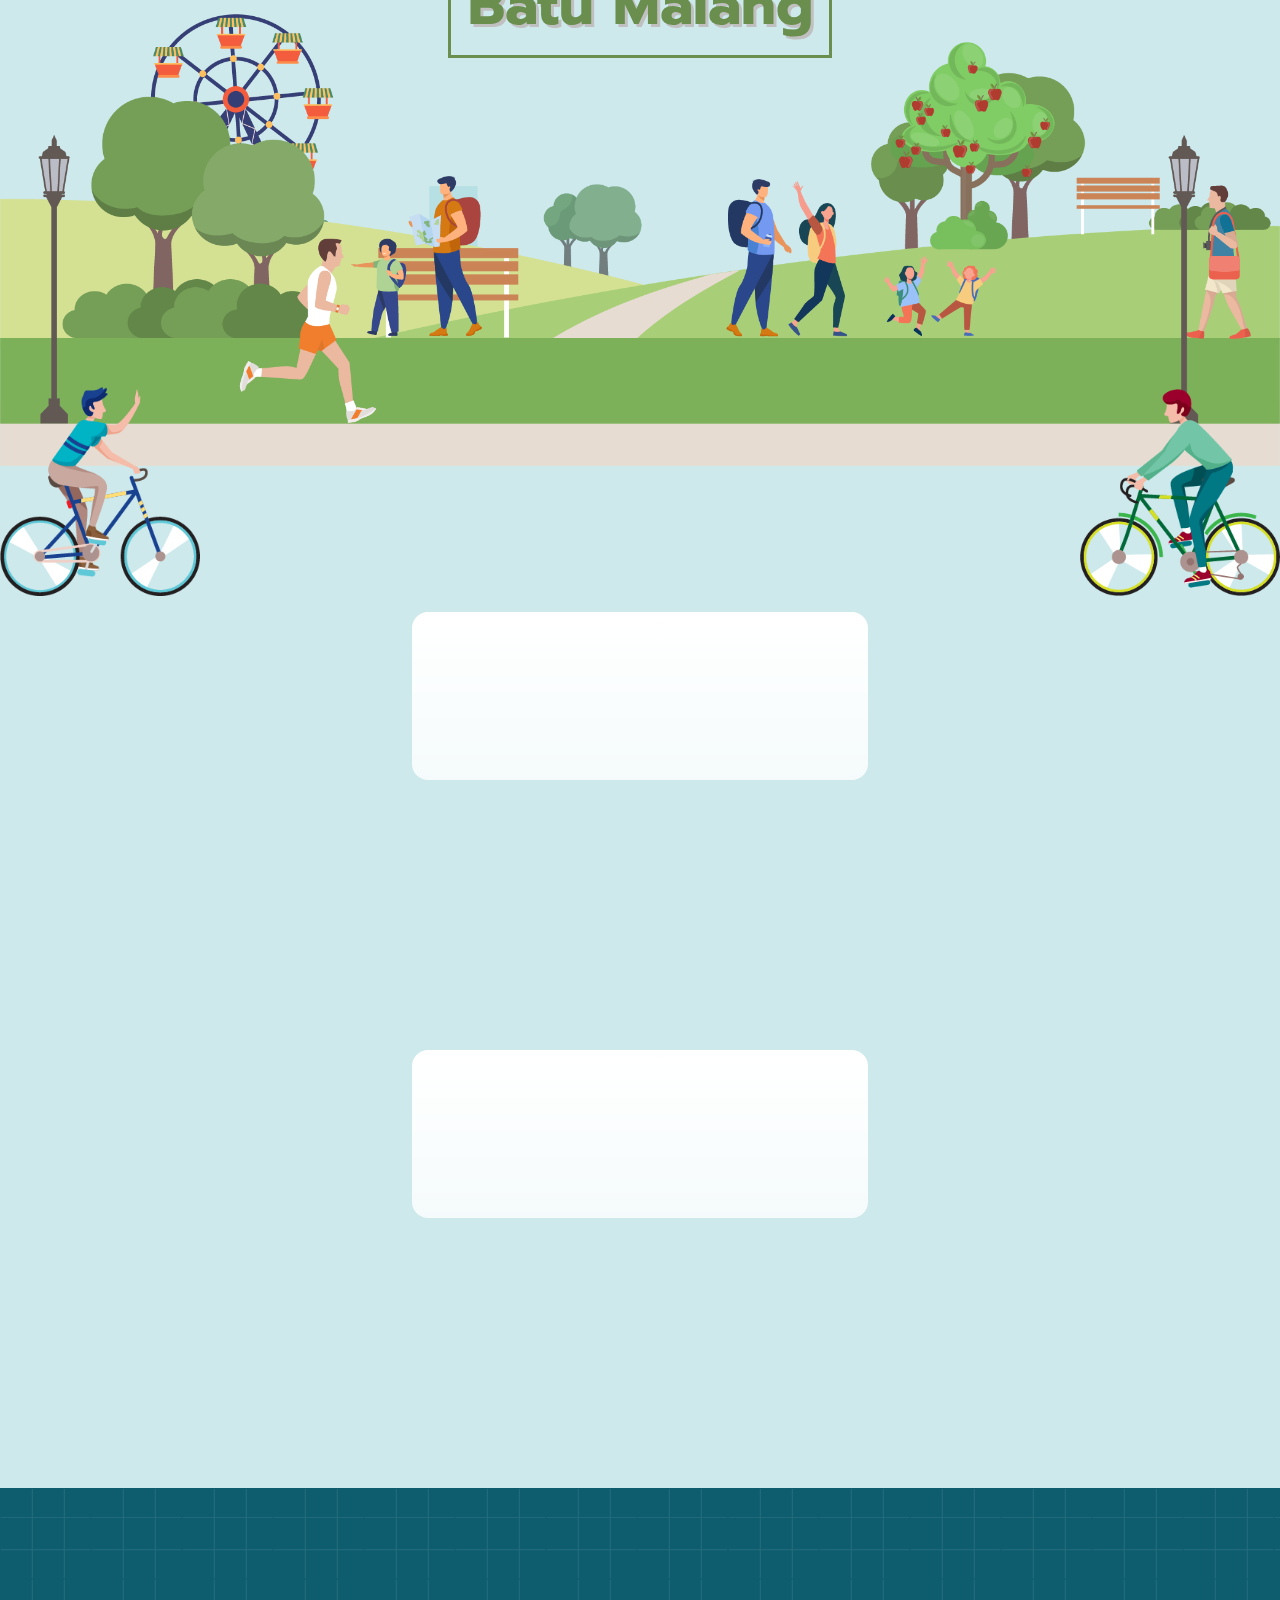
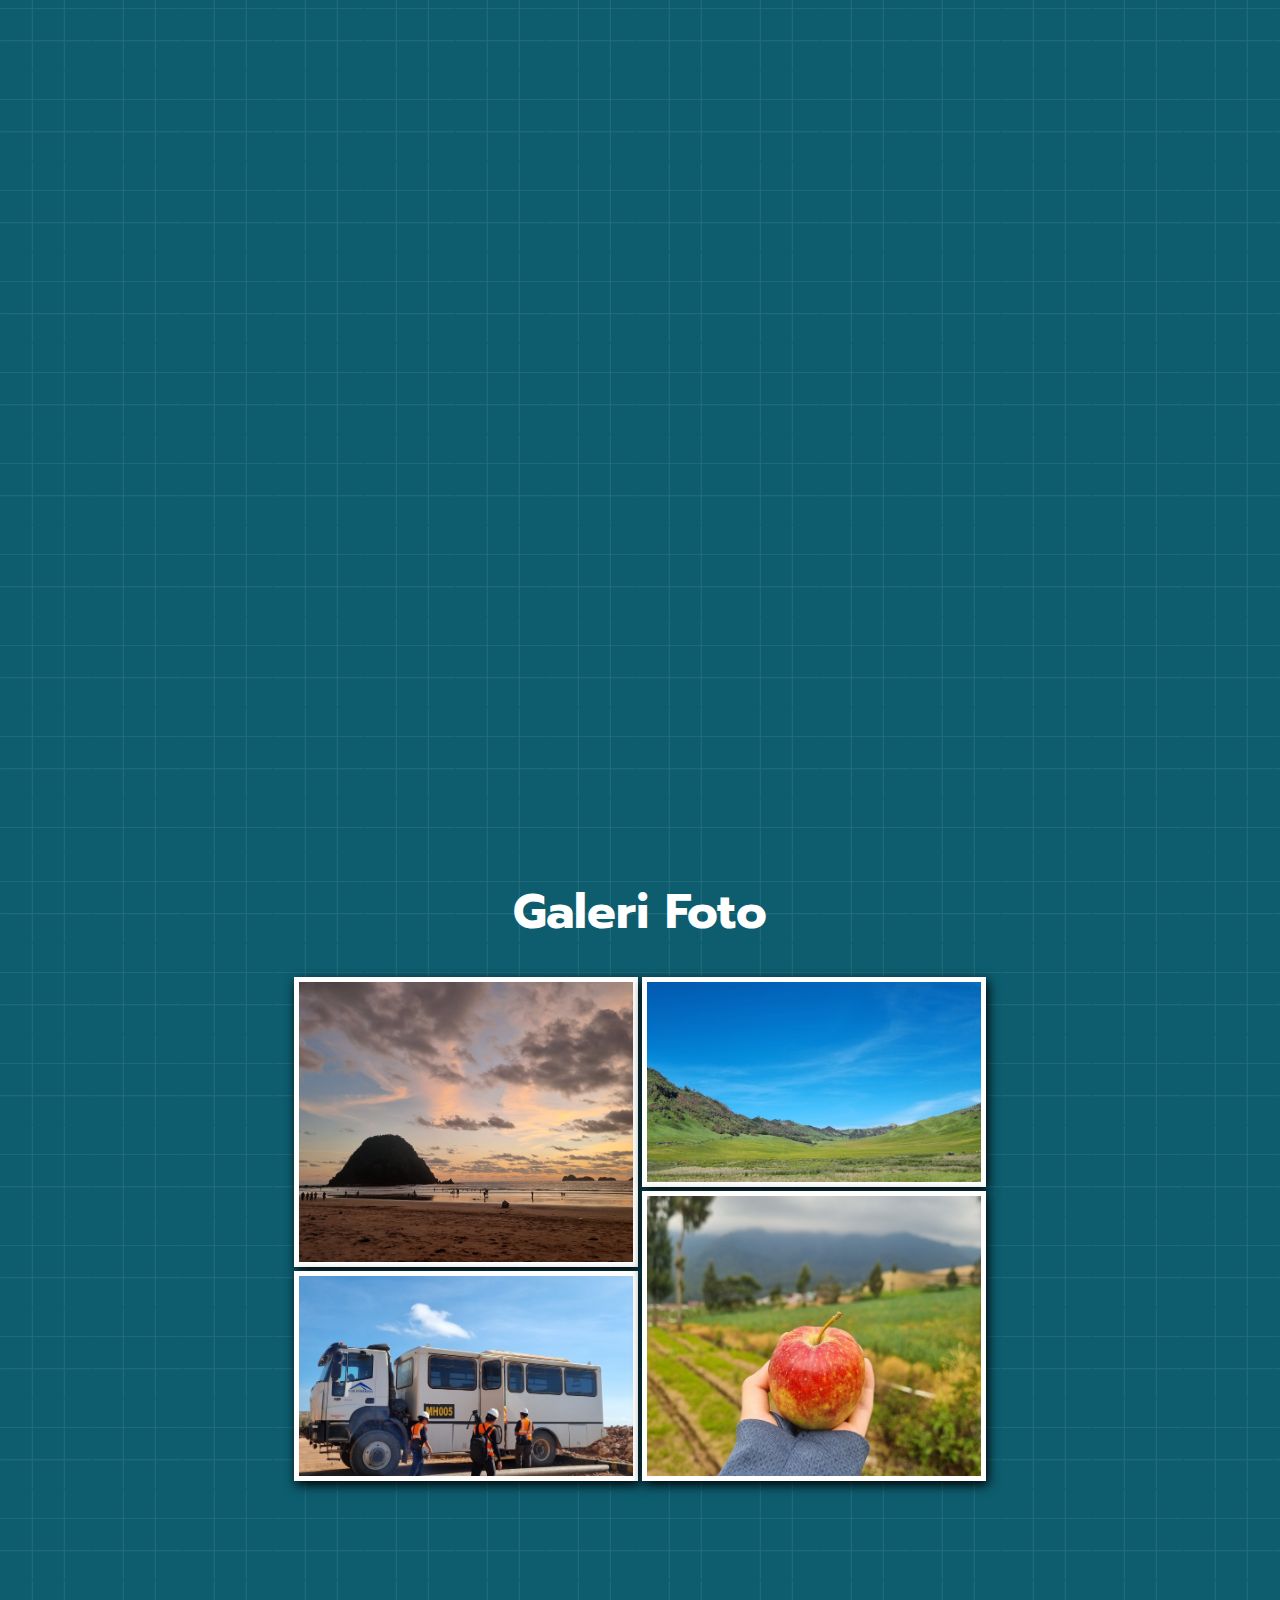
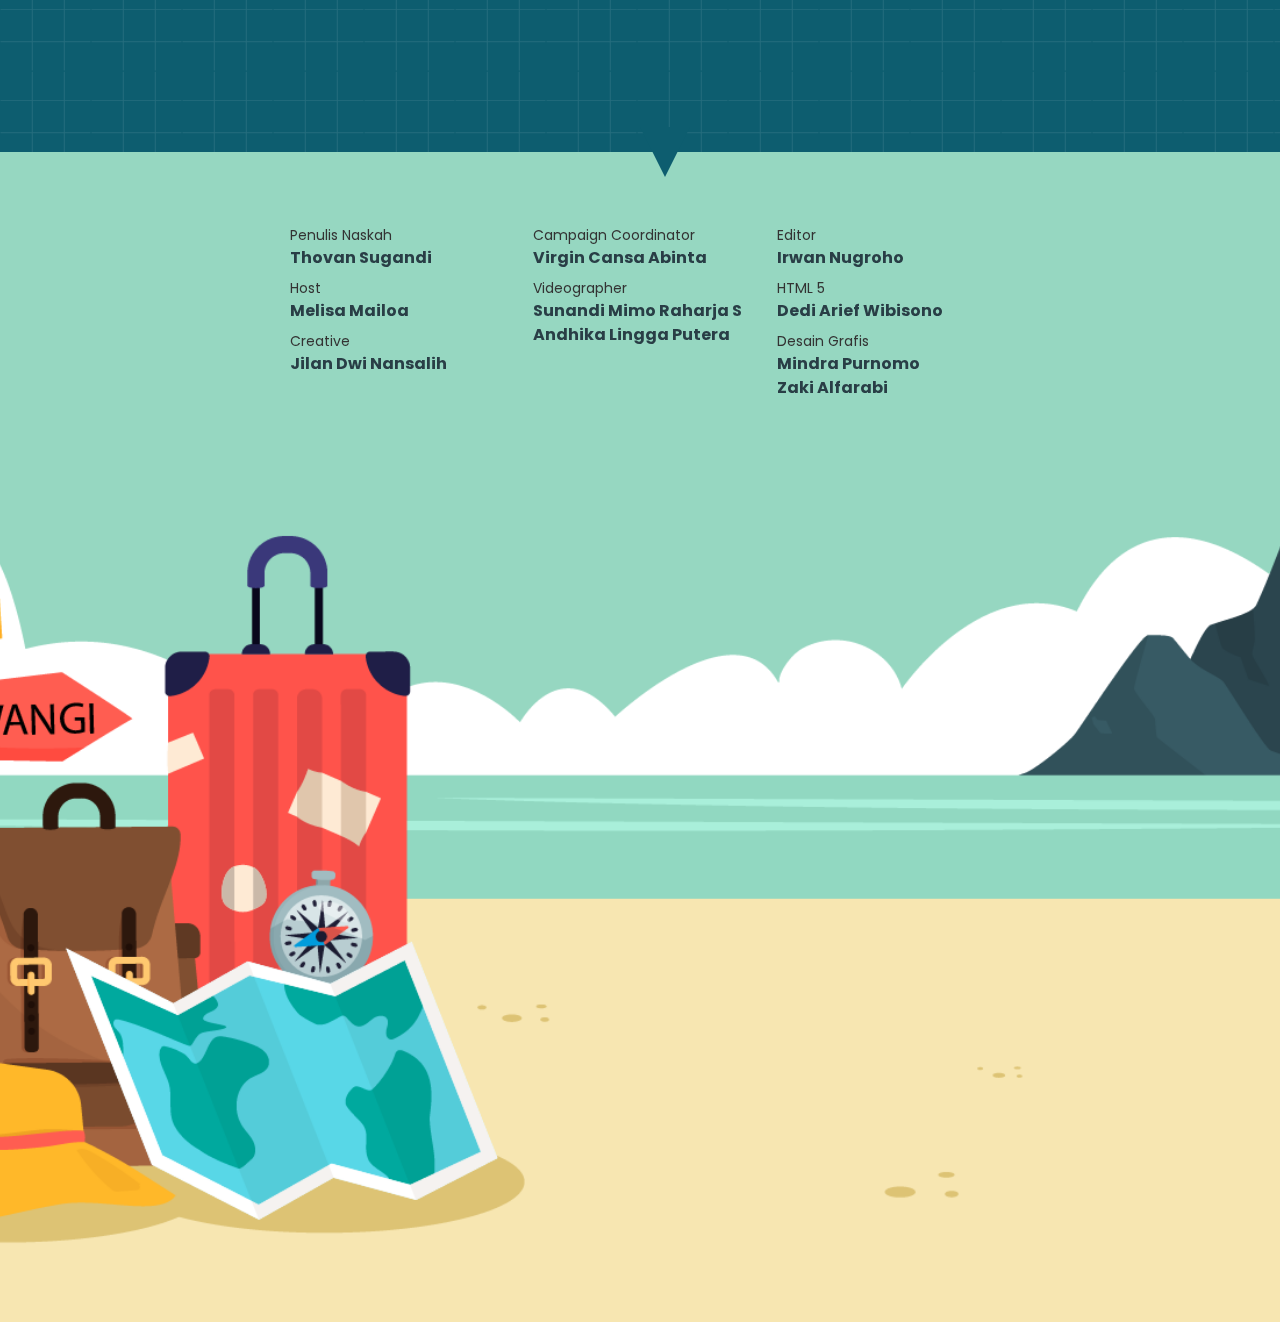
==== commit a3bb9d49: "ded" ====
--- a/index.html
+++ b/index.html
@@ -533,7 +533,7 @@
                     <div class="col-md-4">
                         <div class="all">
                             <div class="job">Penulis Naskah</div>
-                            <div class="namex">Mohammad Rizal</div>
+                            <div class="namex">Thovan Sugandi</div>
                         </div>
                         <div class="all">
                             <div class="job">Host</div>
--- a/sass/style.css
+++ b/sass/style.css
@@ -1,2 +1,2 @@
-@import url("https://fonts.googleapis.com/css2?family=Poppins:wght@400;700&family=Tilt+Neon&family=Outfit:wght@400;700&family=Prompt:wght@400;700&display=swap");section{padding:32px 0;min-height:100vh;z-index:11;background:#eee;position:relative}@media screen and (max-width: 400px){section p{font-size:.9rem}}.slick-next,.slick-prev{z-index:17 !important}.slick-next::before,.slick-prev::before{font-family:'fontAwesome' !important;font-size:42px !important;color:#fff !important;font-weight:700 !important}@media screen and (max-width: 766px){.slick-next::before,.slick-prev::before{font-size:42px !important}}.slick-prev{left:-12px !important}@media screen and (max-width: 768px){.slick-prev{left:-24px !important}}.slick-prev::before{content:"\f104" !important}.slick-next{right:-12px !important}@media screen and (max-width: 768px){.slick-next{right:-24px !important}}.slick-next::before{content:"\f105" !important}.sticky-mode{position:sticky;left:0;right:0;top:0;bottom:0;min-height:100vh}.wrap-detikx{width:700px;position:relative;margin:0 auto}@media screen and (max-width: 766px){.wrap-detikx{width:90%;margin:0 auto;display:block}}.totop{position:relative;z-index:19}.firstletter::first-letter{float:left;font-weight:bold;margin-right:8px;font-size:60px;font-size:6rem;line-height:40px;line-height:4rem;height:4rem;text-transform:uppercase}main{overflow-x:clip}html,body{position:relative;height:100%;font-family:'Poppins'}html h2,html h3,body h2,body h3{font-weight:700;font-family:'Prompt'}.opening .point{position:absolute;width:fit-content;z-index:3;height:auto}.opening .point.malang{bottom:25%;right:40%}@media screen and (max-width: 768px){.opening .point.malang{bottom:26%;right:60%;width:80px}}@media screen and (max-width: 363px){.opening .point.malang{bottom:20%}}.opening .point.bwi{bottom:25%;right:10%}@media screen and (max-width: 768px){.opening .point.bwi{width:110px;bottom:35%;right:8%}}@media screen and (max-width: 400px){.opening .point.bwi{bottom:28%}}.opening .point img{width:100%;height:100%;object-fit:contain}.opening .peta{position:absolute;right:-10%;bottom:0;width:150%;height:auto}@media screen and (max-width: 768px){.opening .peta{bottom:-16%;width:250%;right:-20%}}.opening .peta img{width:100%;height:100%;object-fit:cover}.opening .kotak-aja{position:absolute;inset:0;width:100%;height:100%}.opening .kotak-aja img{width:100%;height:100%;object-fit:contain}@media screen and (max-width: 768px){.opening .kotak-aja img{object-fit:cover}}.opening .awan{position:relative;width:100%;height:auto;margin-bottom:16px}.opening .awan img{width:100%;height:100%;object-fit:contain}.banner{background:#f7c58d}.banner .truck{position:absolute;top:50%;left:5%;width:200px;z-index:22;height:auto}.banner .truck img{width:100%;height:100%;object-fit:contain}.banner .matahari{position:absolute;bottom:50%;width:200px;height:200px;left:30%}@media screen and (max-width: 768px){.banner .matahari{bottom:25%;width:125px;height:125px}}.banner .matahari img{width:100%;height:100%;object-fit:contain}.banner .pulau{position:absolute;left:0;top:0;z-index:1;width:50%;height:50%;display:none}@media screen and (max-width: 768px){.banner .pulau{position:absolute;display:block;left:0;top:initial;bottom:20%;z-index:1;width:100%;height:fit-content}}@keyframes kapal{0%{transform:rotateY(180deg);right:-30%}50%{transform:rotateY(180deg);right:100%}51%{transform:rotateY(0deg);right:calc(100% + 30%)}100%{transform:rotateY(0deg);right:-30%}}.banner .pulau .kapal{animation:linear infinite;animation-name:kapal;animation-duration:40s;position:absolute;bottom:85%;right:0;height:auto;width:40px}.banner .pulau .kapal img{width:100%;height:100%;object-fit:contain}.banner .pulau .detail{position:absolute;left:0;bottom:25%;width:50%;height:auto}@media screen and (max-width: 768px){.banner .pulau .detail{position:absolute;left:0;bottom:100%;width:25%;height:auto;z-index:-1}}.banner .pulau .detail img{width:100%;height:100%;object-fit:contain}.banner .pulau img{width:100%;height:100%;object-fit:contain}.banner .mobil{position:absolute;right:5vw;bottom:8%;width:50vw;height:auto;z-index:4}@media screen and (max-width: 768px){.banner .mobil{width:100%;right:-16%;bottom:5%}}.banner .mobil img{width:100%;height:100%;object-fit:contain}.banner .pasir{position:absolute;inset:0;z-index:2;width:100%;height:auto}@media screen and (max-width: 768px){.banner .pasir{inset:initial;left:0;right:0;bottom:0;width:200%;height:auto}}.banner .pasir img{width:100%;height:100%;object-fit:cover}.banner .judul{position:absolute;left:50%;top:30%;z-index:2;width:fit-content;transform:translate(-50%, -50%)}@media screen and (max-width: 768px){.banner .judul{width:90%;top:20%;transform:translate(-50%, 0%)}}.banner .judul h2{font-family:'Prompt', sans-serif;font-size:3.6rem;text-transform:uppercase;margin-bottom:0;line-height:3.3rem;text-align:center;text-shadow:-3px 3px 0 white, 2px 3px 0 white, 2px -2px 0 white, -2px 3px 0 white, -3px -2px 0 white}@media screen and (max-width: 768px){.banner .judul h2{font-size:3rem;text-align:center;line-height:3.2rem}}@media screen and (max-width: 400px){.banner .judul h2{font-size:2.6rem;text-align:center;line-height:2.4rem}}.cerita{background:#a55e3c;overflow:clip}.cerita .awanx{position:absolute;bottom:-8%;left:0;right:0;z-index:8;width:100%;height:200px}.cerita .awanx img{width:100%;height:100%;object-fit:cover}.cerita::before{content:"";position:absolute;top:-10vh;width:100%;height:100px;left:0;right:0;background:#a55e3c}.cerita .abs{position:absolute}.cerita .abs-3{left:0;top:0;bottom:0;height:140%}@media screen and (max-width: 768px){.cerita .abs-3{left:0;bottom:-78vh;width:fit-content;height:auto}}@media screen and (min-width: 1600px){.cerita .abs-3{left:0;top:0;bottom:0;height:100%}}.cerita .abs-2{left:35vw;top:-12vh;bottom:0;height:80%}@media screen and (max-width: 768px){.cerita .abs-2{left:initial;bottom:-8vh;width:fit-content;height:auto;transform:rotate(-29deg);right:0}}@media screen and (min-width: 1600px){.cerita .abs-2{left:25vw;top:-12vh;bottom:0;height:80%}}.cerita .abs-1{left:-20vw;width:auto;height:140%;bottom:-10vh}@media screen and (max-width: 768px){.cerita .abs-1{left:-76vw;width:auto;height:80%;bottom:-20vh}}@media screen and (min-width: 1900px){.cerita .abs-1{left:-20vw;height:100%;bottom:-10vh}}.cerita .abs img{width:100%;height:100%;object-fit:contain}.cerita .abs-rel{bottom:-46vh;left:-36vw;width:auto;height:100%}@media screen and (max-width: 768px){.cerita .abs-rel{left:-100vw}}@media screen and (min-width: 1400px){.cerita .abs-rel{bottom:-40vh;left:-50vw}}@keyframes banner{0%{transform:rotateY(0deg);bottom:30%;left:5%}20%{bottom:30%;left:5%}50%{bottom:70%;left:-30%}51%{bottom:calc(50% + 300px);left:-55%}100%{bottom:30%;left:5%}}@keyframes banner-mob{0%{transform:rotateY(0deg);bottom:18vh;left:12%}20%{bottom:18vh;left:12%}50%{bottom:40vh;left:-60%}51%{bottom:43vh;left:-62%}100%{bottom:18vh;left:12%}}.cerita .abs.mobil-1{left:5%;bottom:30%;height:250px;width:fit-content;animation:linear infinite;animation-name:banner;animation-duration:12s}@media screen and (max-width: 768px){.cerita .abs.mobil-1{height:18vh;bottom:18vh;left:12%;animation:linear infinite;animation-name:banner-mob;animation-duration:15s}}.cerita .abs.mobil-2{left:20%;bottom:10vh;height:30vh;z-index:1}@media screen and (max-width: 768px){.cerita .abs.mobil-2{left:initial;height:18vh;bottom:10vh;right:6vw}}.cerita .abs.mobil-2 .bayang{position:absolute;right:-52%;height:80px;bottom:6px}@media screen and (max-width: 768px){.cerita .abs.mobil-2 .bayang{right:-44%;height:56px}}.cerita .abs.mobil-2 .bayang img{width:100%;height:100%;object-fit:contain}.cerita .abs.mobil-2 .lala{position:relative;z-index:2}@keyframes Gali{0%, 100%{transform:rotate(-5deg);top:2%;left:-40%}50%{transform:rotate(-15deg);top:4%;left:-36%}}@keyframes GaliBig{0%, 100%{transform:rotate(-5deg);top:2%;left:-30%}50%{transform:rotate(-20deg);top:4%;left:-24%}}.cerita .abs.mobil-2 .gali{animation:Gali 2s linear infinite;position:absolute;left:-40%;width:120px;top:2%;transform:rotate(-5deg);height:120px;z-index:1}@media screen and (max-width: 768px){.cerita .abs.mobil-2 .gali{width:100px;height:100px;left:-50%}}@media screen and (min-width: 1500px){.cerita .abs.mobil-2 .gali{animation:GaliBig 2s linear infinite;left:-30%}}@media screen and (max-width: 400px){.cerita .abs.mobil-2 .gali{width:80px;height:80px;left:-40%}}.cerita .abs.kereta-1{bottom:0;left:8vw;display:none}@media screen and (max-width: 768px){.cerita .abs.kereta-1{bottom:5vh}}@keyframes kereta{0%{bottom:-20vh;left:15vw}30%{bottom:-20vh;left:15vw}50%{bottom:50vh;left:-45vw}51%{bottom:55vh;left:-50vw}100%{bottom:-20vh;left:15vw}}@keyframes kereta-mob{0%{bottom:-3vh;left:12%}30%{bottom:-3vh;left:12%}50%{bottom:20%;left:-70%}51%{bottom:22%;left:-83%}100%{bottom:-3vh;left:12%}}.cerita .abs.kereta-2{bottom:-10vh;animation:linear infinite;animation-name:kereta;animation-duration:10s;left:15vw;z-index:2;height:fit-content}@media screen and (max-width: 768px){.cerita .abs.kereta-2{bottom:-3vh;left:8%;height:180px;animation:linear infinite;animation-name:kereta-mob;animation-duration:12s}}.cerita .wrap-detikx{margin-top:-50vh}@media screen and (max-width: 768px){.cerita .wrap-detikx{margin-top:-100vh}}.cerita .judul{color:#ffe473;font-size:2.2rem;text-align:right;margin:0}@media screen and (max-width: 768px){.cerita .judul{font-size:1.8rem;text-align:left}}.cerita .sub-judul{font-size:1rem;text-align:right;font-weight:700;color:#e2ac71}@media screen and (max-width: 768px){.cerita .sub-judul{text-align:left;padding:0}}.cerita .content{text-align:right;color:white;padding:8px 8px;margin-bottom:10vh;border-radius:16px;background:linear-gradient(to bottom, transparent, rgba(165,94,60,0.7))}@media screen and (max-width: 768px){.cerita .content{text-align:left;margin-bottom:20vh}}@media screen and (max-width: 768px){.cerita .content.mar-bot{margin-bottom:50vh}}.pantai{background:linear-gradient(to left, #058ac7, #95e0ce);overflow:clip;display:none}@media screen and (max-width: 768px){.pantai{background:linear-gradient(to bottom, #058ac7, #95e0ce)}}.pantai .test-pulau{position:absolute;bottom:35vh;right:-8vw;width:35%;height:fit-content}@media screen and (max-width: 768px){.pantai .test-pulau{position:absolute;bottom:35vh;right:50vw;width:70%;height:fit-content}}.pantai .test-pulau img{width:100%;height:100%;object-fit:contain}.pantai .ombak{position:absolute;right:2vw;bottom:-8vh;width:auto;height:fit-content}@media screen and (max-width: 768px){.pantai .ombak{position:absolute;right:-10vw;bottom:15vh;width:100%;height:50vh}}.pantai .ombak img{width:100%;height:100%;object-fit:contain}.pantai .content{color:white}.pantai .wrap-detikx{margin-top:-30vh}@media screen and (max-width: 768px){.pantai .wrap-detikx{margin-top:-80vh}}.pantai .judul{font-size:2.8rem;margin-bottom:16px}@media screen and (max-width: 768px){.pantai .judul{font-size:1.8rem}}.pantai .hello{background:linear-gradient(to bottom, #058ac7, rgba(5,138,199,0.5));padding:8px;border-radius:16px;margin-bottom:10vh}@media screen and (max-width: 768px){.pantai .hello{margin-bottom:40vh}}.sunset{padding-top:0;background:#f1a04b;padding-bottom:1px}.sunset .help-bg{position:absolute;top:-8vh;left:0;right:0;width:100%;height:auto;transform:rotate(180deg);z-index:2}@media screen and (max-width: 768px){.sunset .help-bg{top:0}}.sunset .help-bg img{width:100%;height:100%;object-fit:contain}.sunset .bg{background:linear-gradient(to top, #f0a24b 25%, #fb3d36 25%);position:absolute;inset:0}@media screen and (max-width: 768px){.sunset .bg{background:linear-gradient(to top, #f0a24b 37%, #fb3d36 37%)}}.sunset .img{width:fit-content;height:auto}.sunset .img img{width:100%;height:100%;object-fit:contain}.sunset .awan{position:absolute;top:25%;left:15%;height:auto;width:300px}@media screen and (max-width: 768px){.sunset .awan{width:fit-content}}.sunset .awan img{width:100%;height:100%;object-fit:contain}.sunset .pulau{position:absolute;bottom:20vh;left:50%;z-index:3;width:50%;height:auto;transform:translate(-50%, 0)}@media screen and (max-width: 768px){.sunset .pulau{width:100%;height:auto;bottom:35vh}}.sunset .pulau-bayangan{position:absolute;bottom:0vh;left:50%;z-index:2;width:70%;height:auto;transform:translate(-50%, 0)}@media screen and (max-width: 768px){.sunset .pulau-bayangan{width:150%;height:fit-content;bottom:25vh}}.sunset .matahari{position:absolute;bottom:15vh;left:50%;z-index:1;width:30%;height:auto;transform:translate(-50%, 0)}@media screen and (max-width: 768px){.sunset .matahari{width:50%;height:auto;bottom:35vh}}.sunset .awan-atas{position:absolute;bottom:-5%;z-index:3;left:50%;transform:translate(-50%, 0);width:120%;height:auto}@media screen and (max-width: 768px){.sunset .awan-atas{bottom:-1%}}.sunset .awan-atas img{width:100%;height:100%;object-fit:contain}.sunset .wrap-detikx{margin-top:-50vh}@keyframes burung{0%, 100%{bottom:50vh;opacity:0;transform:scale(0)}20%{bottom:50vh;opacity:0;transform:scale(0)}30%{bottom:50vh;opacity:1;transform:scale(1)}50%{bottom:52vh;opacity:1;transform:scale(1)}70%{bottom:55vh;transform:scale(1);opacity:.5}80%{bottom:55vh;opacity:0;transform:scale(0)}100%{bottom:55vh;opacity:0;transform:scale(0)}}.sunset .burung{animation:burung 15s linear infinite;position:absolute;opacity:0;right:15vw;bottom:50vh}@media screen and (max-width: 768px){.sunset .burung{bottom:60vh}}.sunset .judul{text-align:center;color:white;font-size:2.8rem;margin-bottom:16px;text-shadow:3px 3px #600603}@media screen and (max-width: 768px){.sunset .judul{font-size:1.8rem}}.sunset .hello{background:rgba(252,124,44,0.8);padding:16px;border-radius:16px;margin-bottom:10vh}.sunset .hello.mar-bot{margin-bottom:70vh}.sunset .hello p,.sunset .hello li{color:white}.sunset .abs{display:none}@media screen and (max-width: 768px){.sunset .abs{left:-6%;z-index:4;display:block;bottom:-15%;position:absolute;transform:rotate(130deg);width:115%;height:auto}}.sunset .abs img{width:100%;height:100%;object-fit:contain}.pesisir{background:linear-gradient(to top, #fdbb9b, #f8e99b);padding:0}.pesisir .wrap-detikx{margin-top:-50vh}.pesisir .awan-kuning{position:absolute;left:0;right:0;top:-8vh;width:100%;height:fit-content}@media screen and (max-width: 768px){.pesisir .awan-kuning{top:-3vh}}.pesisir .awan-kuning img{width:100%;height:100%;object-fit:contain}.pesisir .judul{font-size:2.8rem;color:#d85c5c}@media screen and (max-width: 768px){.pesisir .judul{font-size:2rem}}.pesisir .hello{background:linear-gradient(to top, #faae2e, rgba(250,174,46,0.8));padding:16px;border-radius:16px;margin-bottom:20vh;color:white}.pesisir .hello.mar-bot{margin-bottom:50vh}.pesisir .mobil{position:absolute;right:-16%;z-index:3;width:fit-content;height:50%;bottom:20px}@media screen and (max-width: 768px){.pesisir .mobil{bottom:72px;width:60%;height:auto}}.pesisir .mobil img{width:100%;height:100%;object-fit:contain}.pesisir .pohon{position:absolute;right:0;bottom:157px;z-index:1;width:50%}@media screen and (max-width: 768px){.pesisir .pohon{width:100%;bottom:80px}}.pesisir .pohon img{width:100%;height:100%;object-fit:contain}.pesisir .awan{position:absolute;right:10%;top:15%;width:fit-content;height:70px}.pesisir .awan img{width:100%;height:100%;object-fit:contain}.pesisir .alat{position:absolute;bottom:100px;right:30vw;width:18%;height:auto;z-index:2}@media screen and (max-width: 768px){.pesisir .alat{right:40%;width:20%}}.pesisir .alat img{width:100%;height:100%;object-fit:contain}.pesisir .aer{position:absolute;bottom:0;left:0;right:0}@media screen and (max-width: 768px){.pesisir .aer{bottom:72px}}.pesisir .aer img{width:100%;height:auto;object-fit:contain}.pesisir .pasir{position:absolute;bottom:0;left:0;right:0;width:100%;z-index:1;height:fit-content}@media screen and (max-width: 768px){.pesisir .pasir{bottom:72px}}.pesisir .pasir img{width:100%;height:auto}.bromo{background:#c1e7fa;padding:1px 0;overflow-y:clip}@keyframes awanbromo{0%, 100%{left:15%}50%{left:25%}}.bromo .awan-bromo{position:absolute;animation:awanbromo 10s linear infinite;bottom:25%;left:15%;width:300px;height:auto;z-index:3}@media screen and (max-width: 768px){.bromo .awan-bromo{bottom:12%;width:120px}}.bromo .awan-bromo img{width:100%;height:100%;object-fit:contain}@keyframes awanbromo2{0%, 100%{right:15%}50%{right:20%}}.bromo .awan-bromo2{position:absolute;animation:awanbromo2 13s linear infinite;bottom:20%;right:15%;width:200px;height:auto;z-index:3}@media screen and (max-width: 768px){.bromo .awan-bromo2{bottom:12%;width:120px}}.bromo .awan-bromo2 img{width:100%;height:100%;object-fit:contain}.bromo .gunung{position:absolute;left:0;right:0;bottom:0vh;width:100%;height:auto}@media screen and (max-width: 768px){.bromo .gunung{bottom:0;width:160%;transform:translate(-50%, 0);left:50%}}.bromo .gunung img{width:100%;height:100%;object-fit:cover}.bromo .content .judul{color:#507125;font-size:2.8rem}@media screen and (max-width: 768px){.bromo .content .judul{font-size:1.7rem}}.bromo .content .hello{padding:16px;border-radius:16px;margin-bottom:30vh;background:linear-gradient(to bottom, #fff, rgba(255,255,255,0.8))}@media screen and (max-width: 768px){.bromo .content .hello{margin-bottom:10vh}}.bromo .content .hello.mar-bot{margin-bottom:50vh}.bromo .wrap-detikx{margin-top:-20vh}@media screen and (max-width: 768px){.bromo .wrap-detikx{margin-top:-90vh}}.lautan-pasir{padding:32px 0 90px}.lautan-pasir .judul{font-size:2.8rem}@media screen and (max-width: 768px){.lautan-pasir .judul{font-size:1.8rem}}.lautan-pasir .awan{position:absolute;bottom:-16px;left:0;right:0;width:100%;height:auto}.lautan-pasir .awan img{width:100%;height:100%;object-fit:cover}.lautan-pasir .batas{position:absolute;top:-8vh;left:0;right:0}.lautan-pasir .batas::before{content:"";position:absolute;left:0;right:0;bottom:0;width:100%;height:200px;background:linear-gradient(to top, #eee, transparent)}@media screen and (max-width: 768px){.lautan-pasir .batas::before{background:transparent}}.lautan-pasir .img{width:100%;height:420px;border-radius:16px;box-shadow:3px 3px 5px #bbb}@media screen and (max-width: 768px){.lautan-pasir .img{height:320px}}.lautan-pasir .img img{width:100%;border-radius:16px;height:100%;object-fit:cover}.lautan-pasir .content{margin:16px 0}.pembukaan{background:#f7c58d}.pembukaan .wrap-detikx{position:relative;top:-80vh}.pembukaan .coba-peta{position:absolute;bottom:5%;left:50%;width:80%;height:50%;transform:translate(-50%, 0)}@media screen and (max-width: 768px){.pembukaan .coba-peta{width:100%}}.pembukaan .coba-peta img{width:100%;height:100%;object-fit:contain}.pembukaan .jatim{position:absolute;right:5%;bottom:35%;width:320px;height:auto}@media screen and (max-width: 768px){.pembukaan .jatim{bottom:35%;width:110px}}.pembukaan .jatim img{width:100%;height:100%;object-fit:contain}.malang{background:#cde9ec;padding:0}@keyframes sepeda2{0%{transform:rotateY(0deg);right:-30%}50%{transform:rotateY(0deg);right:100%}51%{transform:rotateY(180deg);right:calc(100% + 30%)}100%{transform:rotateY(180deg);right:-30%}}@keyframes sepeda1{0%{transform:rotateY(0deg);left:-30%}50%{transform:rotateY(0deg);left:100%}51%{transform:rotateY(180deg);left:calc(100% + 30%)}100%{transform:rotateY(180deg);left:-30%}}.malang .sepeda1{position:absolute;position:absolute;animation:linear infinite;animation-name:sepeda1;animation-duration:20s;bottom:16px;left:0%;width:200px;height:fit-content;z-index:3}@media screen and (max-width: 768px){.malang .sepeda1{height:100px}}@media screen and (min-width: 1500px){.malang .sepeda1{width:300px}}.malang .sepeda1 img{width:100%;height:100%;object-fit:contain}.malang .sepeda2{position:absolute;animation:linear infinite;animation-name:sepeda2;animation-duration:20s;bottom:16px;right:0%;width:200px;height:fit-content;z-index:3}@media screen and (max-width: 768px){.malang .sepeda2{height:100px}}@media screen and (min-width: 1500px){.malang .sepeda2{width:300px}}.malang .sepeda2 img{width:100%;height:100%;object-fit:contain}.malang .kota-batu{position:absolute;inset:0;width:100%;height:auto}@media screen and (max-width: 768px){.malang .kota-batu{inset:initial;bottom:0;left:0;height:35%;right:0}}.malang .kota-batu img{width:100%;height:100%;object-fit:contain}@media screen and (max-width: 768px){.malang .kota-batu img{object-fit:cover}}.malang .judul{font-size:3.3rem}@media screen and (max-width: 768px){.malang .judul{font-size:2.8rem}}.malang .helping{position:absolute;inset:0;background:linear-gradient(to top, #c5d566 22%, #d7f0f7 20%)}@media screen and (max-width: 768px){.malang .helping{background:linear-gradient(to top, #c5d566 63%, #d7f0f7 20%)}}@media screen and (max-width: 405px){.malang .helping{background:linear-gradient(to top, #c5d566 67%, #d7f0f7 20%)}}@media screen and (min-width: 1700px){.malang .helping{background:linear-gradient(to top, #c5d566 37%, #d7f0f7 20%)}}@media screen and (max-width: 1600px){.malang .helping{background:linear-gradient(to top, #c5d566 30%, #d7f0f7 20%)}}.malang .tahu-telur{position:absolute;top:55%;right:30%;width:220px;height:auto}@media screen and (min-width: 1400px){.malang .tahu-telur{transform:translate(0, 100%)}}@media screen and (max-width: 768px){.malang .tahu-telur{position:absolute;top:26%;right:70%;width:76px;height:auto}}@media screen and (max-width: 405px){.malang .tahu-telur{top:28%}}.malang .tahu-telur img{width:100%;height:100%;object-fit:contain}.malang .stick-judul{font-size:3.5rem;top:30%;left:50%;width:30%;position:absolute;z-index:4;text-align:center;line-height:3rem;color:#698e4d;text-shadow:3px 3px silver;transform:translate(-50%, -50%)}.malang .stick-judul::before{content:"";position:absolute;right:0;top:-20%;left:0;bottom:0px;width:100%;height:150%;border:3px solid}@media screen and (max-width: 768px){.malang .stick-judul{font-size:2.3rem;line-height:2.3rem;width:70%;position:absolute}}.malang .hello{margin-bottom:30vh;background:linear-gradient(to bottom, #fff, rgba(255,255,255,0.8));padding:16px;border-radius:16px}@media screen and (max-width: 768px){.malang .hello{margin-bottom:10vh}}.malang .wrap-detikx{position:relative}.malang .taman{position:absolute;top:10%;right:0;width:70%;height:auto}@media screen and (max-width: 768px){.malang .taman{width:100%}}.malang .taman img{width:100%;height:100%;object-fit:contain}.bwi-bromo{background:#a55e3c;min-height:50%;height:50vh}.bwi-bromo .awan{position:absolute;left:0;right:0;width:100%;height:auto;bottom:-19%}@media screen and (max-width: 768px){.bwi-bromo .awan{bottom:-5%}}.bwi-bromo .awan img{width:100%;height:100%;object-fit:contain}@media screen and (max-width: 768px){.bwi-bromo{height:25vh}}.bwi-bromo .rutenya{border-bottom:3px dashed white;position:relative;height:100%}.bwi-bromo .rutenya .arrow{position:absolute;left:50%;width:120px;top:20%;transform:translate(-50%, 0) rotate(180deg);height:auto}@media screen and (max-width: 768px){.bwi-bromo .rutenya .arrow{width:70px}}.bwi-bromo .rutenya .arrow img{width:100%;height:100%;object-fit:contain}@keyframes kebromo{0%{right:0;opacity:0}20%{right:0;opacity:1}80%{right:70%;opacity:1}90%{right:70%;opacity:0}100%{right:70%;opacity:0}}.bwi-bromo .img{width:320px;opacity:0;animation:kebromo 7s linear infinite;height:auto;right:0;position:absolute;bottom:0}@media screen and (max-width: 768px){.bwi-bromo .img{width:30%}}.bwi-bromo .img img{width:100%;height:100%;object-fit:contain}.bwi-bromo .from .nama-1{position:absolute;right:5%;top:20%;font-size:2rem;color:white}@media screen and (max-width: 768px){.bwi-bromo .from .nama-1{font-size:1rem}}.bwi-bromo .tuju{position:absolute;left:5%;top:20%;color:white;font-size:2rem}@media screen and (max-width: 768px){.bwi-bromo .tuju{font-size:1rem}}.surabaya .judul{font-size:3rem}.video{background:#0d5d6f}@media screen and (max-width: 768px){.video{min-height:auto}}.video::before{background-image:url("../img/1x/kotak.png");opacity:.1;content:"";position:absolute;inset:0;width:100%;height:100%}.video .alls{position:relative;height:100vh}@media screen and (max-width: 768px){.video .alls{height:230px}}.video .alls iframe{width:100%;height:100%;filter:drop-shadow(2px 4px 6px #000);object-fit:cover;border-radius:16px}.video .alls .frame{transform:translate(-50%, -50%);top:50%;left:50%;position:absolute;width:100%;height:100%}.video .alls .tripod{position:absolute;left:-15%;bottom:0;width:120px;height:320px}.video .alls .tripod img{width:100%;height:100%;object-fit:contain}.galeri{padding:32px 0 72px;background:#0d5d6f}.galeri::before{background-image:url("../img/1x/kotak.png");opacity:.1;content:"";position:absolute;inset:0;width:100%;height:100%}.galeri .judul{font-size:3rem;color:white;text-align:center}.galeri .gallery{display:flex;padding:2px;transition:.3s}.galeri .gallery figure{margin-bottom:0}.galeri .gallery:hover .gallery__image{filter:grayscale(1)}.galeri .gallery__column{display:flex;flex-direction:column;width:50%}.galeri .gallery__link{margin:2px;overflow:hidden;cursor:pointer;border:5px solid white;cursor:pointer;filter:drop-shadow(2px 4px 6px #000)}.galeri .gallery__link:hover .gallery__image{filter:grayscale(0)}.galeri .gallery__link:hover .gallery__caption{opacity:1}.galeri .gallery__thumb{position:relative}.galeri .gallery__thumb--odd{height:280px}.galeri .gallery__thumb--even{height:200px}.galeri .gallery__thumb img{height:100%;object-fit:cover}.galeri .gallery__image{display:block;width:100%;transition:.3s}.galeri .gallery__image:hover{transform:scale(1.1)}.galeri .gallery__caption{position:absolute;bottom:0;left:0;padding:25px 15px 15px;width:100%;font-size:16px;color:white;opacity:0;background:linear-gradient(0deg, rgba(0,0,0,0.5) 0%, rgba(255,255,255,0) 100%);transition:.3s}.modal .close{position:absolute;right:-15%;z-index:9;font-size:5rem;color:white}@media screen and (max-width: 768px){.modal .close{right:0;top:-10%}}.modal .modal-dialog{max-width:800px}@media screen and (max-width: 768px){.modal .modal-dialog{width:80%;margin:0 auto}}.modal .modal-dialog .modal-content{background:transparent}.modal .modal-dialog .slider-for{margin-bottom:16px}@media screen and (max-width: 768px){.modal .modal-dialog .slider-for{margin-top:30px}}.modal .modal-dialog .slider-for .img{height:80vh;width:100%;border-radius:16px}@media screen and (max-width: 768px){.modal .modal-dialog .slider-for .img{height:50vh}}.modal .modal-dialog .slider-for .img img{width:100%;height:100%;border-radius:16px;object-fit:cover}@media screen and (max-width: 768px){.modal .modal-dialog .slider-nav{display:none}}.modal .modal-dialog .slider-nav .img{height:120px;width:100%;border-radius:16px;margin:0 8px}.modal .modal-dialog .slider-nav .img img{width:100%;border-radius:16px;height:100%;object-fit:cover}.modal-backdrop.show{opacity:.8 !important}.credit{background:#96d7c1}.credit::before{content:"";position:absolute;top:0;transform:translate(0, -50%);width:0;height:0;left:50%;border-left:25px solid transparent;border-right:25px solid transparent;border-top:50px solid #0d5d6f}@media screen and (max-width: 768px){.credit::before{left:45%}}@media screen and (max-width: 768px){.credit{min-height:85vh}}@media screen and (max-width: 768px){.credit h3{text-align:center}}@media screen and (max-width: 400px){.credit{min-height:110vh}}.credit .all{margin-bottom:8px}.credit .job{color:#333;font-size:14px}.credit .namex{font-weight:bold;color:#293e46;font-family:'Poppins'}@media screen and (max-width: 766px){.credit .cene{text-align:center;text-align:center;padding-top:24px}}.credit .back{position:absolute;width:100%;bottom:-30%;height:100%}@media screen and (max-width: 768px){.credit .back{height:auto;inset:initial;bottom:0;left:0;right:0}}.credit .back img{width:100%;height:100%;object-fit:cover}@media screen and (max-width: 768px){.credit .back img{object-fit:contain}}
+@import url("https://fonts.googleapis.com/css2?family=Poppins:wght@400;700&family=Tilt+Neon&family=Outfit:wght@400;700&family=Prompt:wght@400;700&display=swap");section{padding:32px 0;min-height:100vh;z-index:11;background:#eee;position:relative}@media screen and (max-width: 400px){section p{font-size:.9rem}}.slick-next,.slick-prev{z-index:17 !important}.slick-next::before,.slick-prev::before{font-family:'fontAwesome' !important;font-size:42px !important;color:#fff !important;font-weight:700 !important}@media screen and (max-width: 766px){.slick-next::before,.slick-prev::before{font-size:42px !important}}.slick-prev{left:-12px !important}@media screen and (max-width: 768px){.slick-prev{left:-24px !important}}.slick-prev::before{content:"\f104" !important}.slick-next{right:-12px !important}@media screen and (max-width: 768px){.slick-next{right:-24px !important}}.slick-next::before{content:"\f105" !important}.sticky-mode{position:sticky;left:0;right:0;top:0;bottom:0;min-height:100vh}.wrap-detikx{width:700px;position:relative;margin:0 auto}@media screen and (max-width: 766px){.wrap-detikx{width:90%;margin:0 auto;display:block}}.totop{position:relative;z-index:19}.firstletter::first-letter{float:left;font-weight:bold;margin-right:8px;font-size:60px;font-size:6rem;line-height:40px;line-height:4rem;height:4rem;text-transform:uppercase}main{overflow-x:clip}html,body{position:relative;height:100%;font-family:'Poppins'}html h2,html h3,body h2,body h3{font-weight:700;font-family:'Prompt'}.opening .point{position:absolute;width:fit-content;z-index:3;height:auto}.opening .point.malang{bottom:25%;right:40%}@media screen and (max-width: 768px){.opening .point.malang{bottom:26%;right:60%;width:80px}}@media screen and (max-width: 363px){.opening .point.malang{bottom:20%}}.opening .point.bwi{bottom:25%;right:10%}@media screen and (max-width: 768px){.opening .point.bwi{width:110px;bottom:35%;right:8%}}@media screen and (max-width: 400px){.opening .point.bwi{bottom:28%}}.opening .point img{width:100%;height:100%;object-fit:contain}.opening .peta{position:absolute;right:-10%;bottom:0;width:150%;height:auto}@media screen and (max-width: 768px){.opening .peta{bottom:-16%;width:250%;right:-20%}}.opening .peta img{width:100%;height:100%;object-fit:cover}.opening .kotak-aja{position:absolute;inset:0;width:100%;height:100%}.opening .kotak-aja img{width:100%;height:100%;object-fit:contain}@media screen and (max-width: 768px){.opening .kotak-aja img{object-fit:cover}}.opening .awan{position:relative;width:100%;height:auto;margin-bottom:16px}.opening .awan img{width:100%;height:100%;object-fit:contain}.banner{background:#f7c58d}.banner .truck{position:absolute;top:50%;left:5%;width:200px;z-index:22;height:auto}.banner .truck img{width:100%;height:100%;object-fit:contain}.banner .matahari{position:absolute;bottom:50%;width:200px;height:200px;left:30%}@media screen and (max-width: 768px){.banner .matahari{bottom:25%;width:125px;height:125px}}.banner .matahari img{width:100%;height:100%;object-fit:contain}.banner .pulau{position:absolute;left:0;top:0;z-index:1;width:50%;height:50%;display:none}@media screen and (max-width: 768px){.banner .pulau{position:absolute;display:block;left:0;top:initial;bottom:20%;z-index:1;width:100%;height:fit-content}}@keyframes kapal{0%{transform:rotateY(180deg);right:-30%}50%{transform:rotateY(180deg);right:100%}51%{transform:rotateY(0deg);right:calc(100% + 30%)}100%{transform:rotateY(0deg);right:-30%}}.banner .pulau .kapal{animation:linear infinite;animation-name:kapal;animation-duration:40s;position:absolute;bottom:85%;right:0;height:auto;width:40px}.banner .pulau .kapal img{width:100%;height:100%;object-fit:contain}.banner .pulau .detail{position:absolute;left:0;bottom:25%;width:50%;height:auto}@media screen and (max-width: 768px){.banner .pulau .detail{position:absolute;left:0;bottom:100%;width:25%;height:auto;z-index:-1}}.banner .pulau .detail img{width:100%;height:100%;object-fit:contain}.banner .pulau img{width:100%;height:100%;object-fit:contain}.banner .mobil{position:absolute;right:5vw;bottom:8%;width:50vw;height:auto;z-index:4}@media screen and (max-width: 768px){.banner .mobil{width:100%;right:-16%;bottom:5%}}.banner .mobil img{width:100%;height:100%;object-fit:contain}.banner .pasir{position:absolute;inset:0;z-index:2;width:100%;height:auto}@media screen and (max-width: 768px){.banner .pasir{inset:initial;left:0;right:0;bottom:0;width:200%;height:auto}}.banner .pasir img{width:100%;height:100%;object-fit:cover}.banner .judul{position:absolute;left:50%;top:30%;z-index:2;width:fit-content;transform:translate(-50%, -50%)}@media screen and (max-width: 768px){.banner .judul{width:90%;top:20%;transform:translate(-50%, 0%)}}.banner .judul h2{font-family:'Prompt', sans-serif;font-size:3.6rem;text-transform:uppercase;margin-bottom:0;line-height:3.3rem;text-align:center;text-shadow:-3px 3px 0 white, 2px 3px 0 white, 2px -2px 0 white, -2px 3px 0 white, -3px -2px 0 white}@media screen and (max-width: 768px){.banner .judul h2{font-size:3rem;text-align:center;line-height:3.2rem}}@media screen and (max-width: 400px){.banner .judul h2{font-size:2.6rem;text-align:center;line-height:2.4rem}}.cerita{background:#a55e3c;overflow:clip}.cerita .awanx{position:absolute;bottom:-8%;left:0;right:0;z-index:8;width:100%;height:200px}.cerita .awanx img{width:100%;height:100%;object-fit:cover}.cerita::before{content:"";position:absolute;top:-10vh;width:100%;height:100px;left:0;right:0;background:#a55e3c}.cerita .abs{position:absolute}.cerita .abs-3{left:0;top:0;bottom:0;height:140%}@media screen and (max-width: 768px){.cerita .abs-3{left:0;bottom:-78vh;width:fit-content;height:auto}}@media screen and (min-width: 1600px){.cerita .abs-3{left:0;top:0;bottom:0;height:100%}}.cerita .abs-2{left:35vw;top:-12vh;bottom:0;height:80%}@media screen and (max-width: 768px){.cerita .abs-2{left:initial;bottom:-8vh;width:fit-content;height:auto;transform:rotate(-29deg);right:0}}@media screen and (min-width: 1600px){.cerita .abs-2{left:25vw;top:-12vh;bottom:0;height:80%}}.cerita .abs-1{left:-20vw;width:auto;height:140%;bottom:-10vh}@media screen and (max-width: 768px){.cerita .abs-1{left:-76vw;width:auto;height:80%;bottom:-20vh}}@media screen and (min-width: 1900px){.cerita .abs-1{left:-20vw;height:100%;bottom:-10vh}}.cerita .abs img{width:100%;height:100%;object-fit:contain}.cerita .abs-rel{bottom:-46vh;left:-36vw;width:auto;height:100%}@media screen and (max-width: 768px){.cerita .abs-rel{left:-100vw}}@media screen and (min-width: 1400px){.cerita .abs-rel{bottom:-40vh;left:-50vw}}@keyframes banner{0%{transform:rotateY(0deg);bottom:30%;left:5%}20%{bottom:30%;left:5%}50%{bottom:70%;left:-30%}51%{bottom:calc(50% + 300px);left:-55%}100%{bottom:30%;left:5%}}@keyframes banner-mob{0%{transform:rotateY(0deg);bottom:18vh;left:12%}20%{bottom:18vh;left:12%}50%{bottom:40vh;left:-60%}51%{bottom:43vh;left:-62%}100%{bottom:18vh;left:12%}}.cerita .abs.mobil-1{left:5%;bottom:30%;height:250px;width:fit-content;animation:linear infinite;animation-name:banner;animation-duration:12s}@media screen and (max-width: 768px){.cerita .abs.mobil-1{height:18vh;bottom:18vh;left:12%;animation:linear infinite;animation-name:banner-mob;animation-duration:15s}}.cerita .abs.mobil-2{left:20%;bottom:10vh;height:30vh;z-index:1}@media screen and (max-width: 768px){.cerita .abs.mobil-2{left:initial;height:18vh;bottom:10vh;right:6vw}}.cerita .abs.mobil-2 .bayang{position:absolute;right:-52%;height:80px;bottom:6px}@media screen and (max-width: 768px){.cerita .abs.mobil-2 .bayang{right:-44%;height:56px}}.cerita .abs.mobil-2 .bayang img{width:100%;height:100%;object-fit:contain}.cerita .abs.mobil-2 .lala{position:relative;z-index:2}@keyframes Gali{0%, 100%{transform:rotate(-5deg);top:2%;left:-40%}50%{transform:rotate(-15deg);top:4%;left:-36%}}@keyframes GaliBig{0%, 100%{transform:rotate(-5deg);top:2%;left:-30%}50%{transform:rotate(-20deg);top:4%;left:-24%}}.cerita .abs.mobil-2 .gali{animation:Gali 2s linear infinite;position:absolute;left:-40%;width:120px;top:2%;transform:rotate(-5deg);height:120px;z-index:1}@media screen and (max-width: 768px){.cerita .abs.mobil-2 .gali{width:100px;height:100px;left:-50%}}@media screen and (min-width: 1500px){.cerita .abs.mobil-2 .gali{animation:GaliBig 2s linear infinite;left:-30%}}@media screen and (max-width: 400px){.cerita .abs.mobil-2 .gali{width:80px;height:80px;left:-40%}}.cerita .abs.kereta-1{bottom:0;left:8vw;display:none}@media screen and (max-width: 768px){.cerita .abs.kereta-1{bottom:5vh}}@keyframes kereta{0%{bottom:-20vh;left:15vw}30%{bottom:-20vh;left:15vw}50%{bottom:50vh;left:-45vw}51%{bottom:55vh;left:-50vw}100%{bottom:-20vh;left:15vw}}@keyframes kereta-mob{0%{bottom:-3vh;left:12%}30%{bottom:-3vh;left:12%}50%{bottom:20%;left:-70%}51%{bottom:22%;left:-83%}100%{bottom:-3vh;left:12%}}.cerita .abs.kereta-2{bottom:-10vh;animation:linear infinite;animation-name:kereta;animation-duration:10s;left:15vw;z-index:2;height:fit-content}@media screen and (max-width: 768px){.cerita .abs.kereta-2{bottom:-3vh;left:8%;height:180px;animation:linear infinite;animation-name:kereta-mob;animation-duration:12s}}.cerita .wrap-detikx{margin-top:-50vh}@media screen and (max-width: 768px){.cerita .wrap-detikx{margin-top:-100vh}}.cerita .judul{color:#ffe473;font-size:2.2rem;text-align:right;margin:0}@media screen and (max-width: 768px){.cerita .judul{font-size:1.8rem;text-align:left}}.cerita .sub-judul{font-size:1rem;text-align:right;font-weight:700;color:#e2ac71}@media screen and (max-width: 768px){.cerita .sub-judul{text-align:left;padding:0}}.cerita .content{text-align:right;color:white;padding:8px 8px;margin-bottom:10vh;border-radius:16px;background:linear-gradient(to bottom, transparent, rgba(165,94,60,0.7))}@media screen and (max-width: 768px){.cerita .content{text-align:left;margin-bottom:20vh}}@media screen and (max-width: 768px){.cerita .content.mar-bot{margin-bottom:50vh}}.pantai{background:linear-gradient(to left, #058ac7, #95e0ce);overflow:clip;display:none}@media screen and (max-width: 768px){.pantai{background:linear-gradient(to bottom, #058ac7, #95e0ce)}}.pantai .test-pulau{position:absolute;bottom:35vh;right:-8vw;width:35%;height:fit-content}@media screen and (max-width: 768px){.pantai .test-pulau{position:absolute;bottom:35vh;right:50vw;width:70%;height:fit-content}}.pantai .test-pulau img{width:100%;height:100%;object-fit:contain}.pantai .ombak{position:absolute;right:2vw;bottom:-8vh;width:auto;height:fit-content}@media screen and (max-width: 768px){.pantai .ombak{position:absolute;right:-10vw;bottom:15vh;width:100%;height:50vh}}.pantai .ombak img{width:100%;height:100%;object-fit:contain}.pantai .content{color:white}.pantai .wrap-detikx{margin-top:-30vh}@media screen and (max-width: 768px){.pantai .wrap-detikx{margin-top:-80vh}}.pantai .judul{font-size:2.8rem;margin-bottom:16px}@media screen and (max-width: 768px){.pantai .judul{font-size:1.8rem}}.pantai .hello{background:linear-gradient(to bottom, #058ac7, rgba(5,138,199,0.5));padding:8px;border-radius:16px;margin-bottom:10vh}@media screen and (max-width: 768px){.pantai .hello{margin-bottom:40vh}}.sunset{padding-top:0;background:#f1a04b;padding-bottom:1px}.sunset .help-bg{position:absolute;top:-8vh;left:0;right:0;width:100%;height:auto;transform:rotate(180deg);z-index:2}@media screen and (max-width: 768px){.sunset .help-bg{top:0}}.sunset .help-bg img{width:100%;height:100%;object-fit:contain}.sunset .bg{background:linear-gradient(to top, #f0a24b 25%, #fb3d36 25%);position:absolute;inset:0}@media screen and (max-width: 768px){.sunset .bg{background:linear-gradient(to top, #f0a24b 37%, #fb3d36 37%)}}.sunset .img{width:fit-content;height:auto}.sunset .img img{width:100%;height:100%;object-fit:contain}.sunset .awan{position:absolute;top:25%;left:15%;height:auto;width:300px}@media screen and (max-width: 768px){.sunset .awan{width:fit-content}}.sunset .awan img{width:100%;height:100%;object-fit:contain}.sunset .pulau{position:absolute;bottom:20vh;left:50%;z-index:3;width:50%;height:auto;transform:translate(-50%, 0)}@media screen and (max-width: 768px){.sunset .pulau{width:100%;height:auto;bottom:35vh}}.sunset .pulau-bayangan{position:absolute;bottom:0vh;left:50%;z-index:2;width:70%;height:auto;transform:translate(-50%, 0)}@media screen and (max-width: 768px){.sunset .pulau-bayangan{width:150%;height:fit-content;bottom:25vh}}.sunset .matahari{position:absolute;bottom:15vh;left:50%;z-index:1;width:30%;height:auto;transform:translate(-50%, 0)}@media screen and (max-width: 768px){.sunset .matahari{width:50%;height:auto;bottom:35vh}}.sunset .awan-atas{position:absolute;bottom:-5%;z-index:3;left:50%;transform:translate(-50%, 0);width:120%;height:auto}@media screen and (max-width: 768px){.sunset .awan-atas{bottom:-1%}}.sunset .awan-atas img{width:100%;height:100%;object-fit:contain}.sunset .wrap-detikx{margin-top:-50vh}@keyframes burung{0%, 100%{bottom:50vh;opacity:0;transform:scale(0)}20%{bottom:50vh;opacity:0;transform:scale(0)}30%{bottom:50vh;opacity:1;transform:scale(1)}50%{bottom:52vh;opacity:1;transform:scale(1)}70%{bottom:55vh;transform:scale(1);opacity:.5}80%{bottom:55vh;opacity:0;transform:scale(0)}100%{bottom:55vh;opacity:0;transform:scale(0)}}.sunset .burung{animation:burung 15s linear infinite;position:absolute;opacity:0;right:15vw;bottom:50vh}@media screen and (max-width: 768px){.sunset .burung{bottom:60vh}}.sunset .judul{text-align:center;color:white;font-size:2.8rem;margin-bottom:16px;text-shadow:3px 3px #600603}@media screen and (max-width: 768px){.sunset .judul{font-size:1.8rem}}.sunset .hello{background:rgba(252,124,44,0.8);padding:16px;border-radius:16px;margin-bottom:10vh}.sunset .hello.mar-bot{margin-bottom:70vh}.sunset .hello p,.sunset .hello li{color:white}.sunset .abs{display:none}@media screen and (max-width: 768px){.sunset .abs{left:-6%;z-index:4;display:block;bottom:-15%;position:absolute;transform:rotate(130deg);width:115%;height:auto}}.sunset .abs img{width:100%;height:100%;object-fit:contain}.pesisir{background:linear-gradient(to top, #fdbb9b, #f8e99b);padding:0}.pesisir .wrap-detikx{margin-top:-50vh}.pesisir .awan-kuning{position:absolute;left:0;right:0;top:-8vh;width:100%;height:fit-content}@media screen and (max-width: 768px){.pesisir .awan-kuning{top:-3vh}}.pesisir .awan-kuning img{width:100%;height:100%;object-fit:contain}.pesisir .judul{font-size:2.8rem;color:#d85c5c}@media screen and (max-width: 768px){.pesisir .judul{font-size:2rem}}.pesisir .hello{background:linear-gradient(to top, #ef9a0b, rgba(239,154,11,0.8));padding:16px;border-radius:16px;margin-bottom:20vh;color:white}.pesisir .hello.mar-bot{margin-bottom:50vh}.pesisir .mobil{position:absolute;right:-16%;z-index:3;width:fit-content;height:50%;bottom:20px}@media screen and (max-width: 768px){.pesisir .mobil{bottom:72px;width:60%;height:auto}}.pesisir .mobil img{width:100%;height:100%;object-fit:contain}.pesisir .pohon{position:absolute;right:0;bottom:157px;z-index:1;width:50%}@media screen and (max-width: 768px){.pesisir .pohon{width:100%;bottom:80px}}.pesisir .pohon img{width:100%;height:100%;object-fit:contain}.pesisir .awan{position:absolute;right:10%;top:15%;width:fit-content;height:70px}.pesisir .awan img{width:100%;height:100%;object-fit:contain}.pesisir .alat{position:absolute;bottom:100px;right:30vw;width:18%;height:auto;z-index:2}@media screen and (max-width: 768px){.pesisir .alat{right:40%;width:20%}}.pesisir .alat img{width:100%;height:100%;object-fit:contain}.pesisir .aer{position:absolute;bottom:0;left:0;right:0}@media screen and (max-width: 768px){.pesisir .aer{bottom:72px}}.pesisir .aer img{width:100%;height:auto;object-fit:contain}.pesisir .pasir{position:absolute;bottom:0;left:0;right:0;width:100%;z-index:1;height:fit-content}@media screen and (max-width: 768px){.pesisir .pasir{bottom:72px}}.pesisir .pasir img{width:100%;height:auto}.bromo{background:#c1e7fa;padding:1px 0;overflow-y:clip}@keyframes awanbromo{0%, 100%{left:15%}50%{left:25%}}.bromo .awan-bromo{position:absolute;animation:awanbromo 10s linear infinite;bottom:25%;left:15%;width:300px;height:auto;z-index:3}@media screen and (max-width: 768px){.bromo .awan-bromo{bottom:12%;width:120px}}.bromo .awan-bromo img{width:100%;height:100%;object-fit:contain}@keyframes awanbromo2{0%, 100%{right:15%}50%{right:20%}}.bromo .awan-bromo2{position:absolute;animation:awanbromo2 13s linear infinite;bottom:20%;right:15%;width:200px;height:auto;z-index:3}@media screen and (max-width: 768px){.bromo .awan-bromo2{bottom:12%;width:120px}}.bromo .awan-bromo2 img{width:100%;height:100%;object-fit:contain}.bromo .gunung{position:absolute;left:0;right:0;bottom:0vh;width:100%;height:auto}@media screen and (max-width: 768px){.bromo .gunung{bottom:0;width:160%;transform:translate(-50%, 0);left:50%}}.bromo .gunung img{width:100%;height:100%;object-fit:cover}.bromo .content .judul{color:#507125;font-size:2.8rem}@media screen and (max-width: 768px){.bromo .content .judul{font-size:1.7rem}}.bromo .content .hello{padding:16px;border-radius:16px;margin-bottom:30vh;background:linear-gradient(to bottom, #fff, rgba(255,255,255,0.8))}@media screen and (max-width: 768px){.bromo .content .hello{margin-bottom:10vh}}.bromo .content .hello.mar-bot{margin-bottom:50vh}.bromo .wrap-detikx{margin-top:-20vh}@media screen and (max-width: 768px){.bromo .wrap-detikx{margin-top:-90vh}}.lautan-pasir{padding:32px 0 90px}.lautan-pasir .judul{font-size:2.8rem}@media screen and (max-width: 768px){.lautan-pasir .judul{font-size:1.8rem}}.lautan-pasir .awan{position:absolute;bottom:-16px;left:0;right:0;width:100%;height:auto}.lautan-pasir .awan img{width:100%;height:100%;object-fit:cover}.lautan-pasir .batas{position:absolute;top:-8vh;left:0;right:0}.lautan-pasir .batas::before{content:"";position:absolute;left:0;right:0;bottom:0;width:100%;height:200px;background:linear-gradient(to top, #eee, transparent)}@media screen and (max-width: 768px){.lautan-pasir .batas::before{background:transparent}}.lautan-pasir .img{width:100%;height:420px;border-radius:16px;box-shadow:3px 3px 5px #bbb}@media screen and (max-width: 768px){.lautan-pasir .img{height:320px}}.lautan-pasir .img img{width:100%;border-radius:16px;height:100%;object-fit:cover}.lautan-pasir .content{margin:16px 0}.pembukaan{background:#f7c58d}.pembukaan .wrap-detikx{position:relative;top:-80vh}.pembukaan .coba-peta{position:absolute;bottom:5%;left:50%;width:80%;height:50%;transform:translate(-50%, 0)}@media screen and (max-width: 768px){.pembukaan .coba-peta{width:100%}}.pembukaan .coba-peta img{width:100%;height:100%;object-fit:contain}.pembukaan .jatim{position:absolute;right:5%;bottom:35%;width:320px;height:auto}@media screen and (max-width: 768px){.pembukaan .jatim{bottom:35%;width:110px}}.pembukaan .jatim img{width:100%;height:100%;object-fit:contain}.malang{background:#cde9ec;padding:0}@keyframes sepeda2{0%{transform:rotateY(0deg);right:-30%}50%{transform:rotateY(0deg);right:100%}51%{transform:rotateY(180deg);right:calc(100% + 30%)}100%{transform:rotateY(180deg);right:-30%}}@keyframes sepeda1{0%{transform:rotateY(0deg);left:-30%}50%{transform:rotateY(0deg);left:100%}51%{transform:rotateY(180deg);left:calc(100% + 30%)}100%{transform:rotateY(180deg);left:-30%}}.malang .sepeda1{position:absolute;position:absolute;animation:linear infinite;animation-name:sepeda1;animation-duration:20s;bottom:16px;left:0%;width:200px;height:fit-content;z-index:3}@media screen and (max-width: 768px){.malang .sepeda1{height:100px}}@media screen and (min-width: 1500px){.malang .sepeda1{width:300px}}.malang .sepeda1 img{width:100%;height:100%;object-fit:contain}.malang .sepeda2{position:absolute;animation:linear infinite;animation-name:sepeda2;animation-duration:20s;bottom:16px;right:0%;width:200px;height:fit-content;z-index:3}@media screen and (max-width: 768px){.malang .sepeda2{height:100px}}@media screen and (min-width: 1500px){.malang .sepeda2{width:300px}}.malang .sepeda2 img{width:100%;height:100%;object-fit:contain}.malang .kota-batu{position:absolute;inset:0;width:100%;height:auto}@media screen and (max-width: 768px){.malang .kota-batu{inset:initial;bottom:0;left:0;height:35%;right:0}}.malang .kota-batu img{width:100%;height:100%;object-fit:contain}@media screen and (max-width: 768px){.malang .kota-batu img{object-fit:cover}}.malang .judul{font-size:3.3rem}@media screen and (max-width: 768px){.malang .judul{font-size:2.8rem}}.malang .helping{position:absolute;inset:0;background:linear-gradient(to top, #c5d566 22%, #d7f0f7 20%)}@media screen and (max-width: 768px){.malang .helping{background:linear-gradient(to top, #c5d566 63%, #d7f0f7 20%)}}@media screen and (max-width: 405px){.malang .helping{background:linear-gradient(to top, #c5d566 67%, #d7f0f7 20%)}}@media screen and (min-width: 1700px){.malang .helping{background:linear-gradient(to top, #c5d566 37%, #d7f0f7 20%)}}@media screen and (max-width: 1600px){.malang .helping{background:linear-gradient(to top, #c5d566 30%, #d7f0f7 20%)}}.malang .tahu-telur{position:absolute;top:55%;right:30%;width:220px;height:auto}@media screen and (min-width: 1400px){.malang .tahu-telur{transform:translate(0, 100%)}}@media screen and (max-width: 768px){.malang .tahu-telur{position:absolute;top:26%;right:70%;width:76px;height:auto}}@media screen and (max-width: 405px){.malang .tahu-telur{top:28%}}.malang .tahu-telur img{width:100%;height:100%;object-fit:contain}.malang .stick-judul{font-size:3.5rem;top:30%;left:50%;width:30%;position:absolute;z-index:4;text-align:center;line-height:3rem;color:#698e4d;text-shadow:3px 3px silver;transform:translate(-50%, -50%)}.malang .stick-judul::before{content:"";position:absolute;right:0;top:-20%;left:0;bottom:0px;width:100%;height:150%;border:3px solid}@media screen and (max-width: 768px){.malang .stick-judul{font-size:2.3rem;line-height:2.3rem;width:70%;position:absolute}}.malang .hello{margin-bottom:30vh;background:linear-gradient(to bottom, #fff, rgba(255,255,255,0.8));padding:16px;border-radius:16px}@media screen and (max-width: 768px){.malang .hello{margin-bottom:10vh}}.malang .wrap-detikx{position:relative}.malang .taman{position:absolute;top:10%;right:0;width:70%;height:auto}@media screen and (max-width: 768px){.malang .taman{width:100%}}.malang .taman img{width:100%;height:100%;object-fit:contain}.bwi-bromo{background:#a55e3c;min-height:50%;height:50vh}.bwi-bromo .awan{position:absolute;left:0;right:0;width:100%;height:auto;bottom:-19%}@media screen and (max-width: 768px){.bwi-bromo .awan{bottom:-5%}}.bwi-bromo .awan img{width:100%;height:100%;object-fit:contain}@media screen and (max-width: 768px){.bwi-bromo{height:25vh}}.bwi-bromo .rutenya{border-bottom:3px dashed white;position:relative;height:100%}.bwi-bromo .rutenya .arrow{position:absolute;left:50%;width:120px;top:20%;transform:translate(-50%, 0) rotate(180deg);height:auto}@media screen and (max-width: 768px){.bwi-bromo .rutenya .arrow{width:70px}}.bwi-bromo .rutenya .arrow img{width:100%;height:100%;object-fit:contain}@keyframes kebromo{0%{right:0;opacity:0}20%{right:0;opacity:1}80%{right:70%;opacity:1}90%{right:70%;opacity:0}100%{right:70%;opacity:0}}.bwi-bromo .img{width:320px;opacity:0;animation:kebromo 7s linear infinite;height:auto;right:0;position:absolute;bottom:0}@media screen and (max-width: 768px){.bwi-bromo .img{width:30%}}.bwi-bromo .img img{width:100%;height:100%;object-fit:contain}.bwi-bromo .from .nama-1{position:absolute;right:5%;top:20%;font-size:2rem;color:white}@media screen and (max-width: 768px){.bwi-bromo .from .nama-1{font-size:1rem}}.bwi-bromo .tuju{position:absolute;left:5%;top:20%;color:white;font-size:2rem}@media screen and (max-width: 768px){.bwi-bromo .tuju{font-size:1rem}}.surabaya .judul{font-size:3rem}.video{background:#0d5d6f}@media screen and (max-width: 768px){.video{min-height:auto}}.video::before{background-image:url("../img/1x/kotak.png");opacity:.1;content:"";position:absolute;inset:0;width:100%;height:100%}.video .alls{position:relative;height:100vh}@media screen and (max-width: 768px){.video .alls{height:230px}}.video .alls iframe{width:100%;height:100%;filter:drop-shadow(2px 4px 6px #000);object-fit:cover;border-radius:16px}.video .alls .frame{transform:translate(-50%, -50%);top:50%;left:50%;position:absolute;width:100%;height:100%}.video .alls .tripod{position:absolute;left:-15%;bottom:0;width:120px;height:320px}.video .alls .tripod img{width:100%;height:100%;object-fit:contain}.galeri{padding:32px 0 72px;background:#0d5d6f}.galeri::before{background-image:url("../img/1x/kotak.png");opacity:.1;content:"";position:absolute;inset:0;width:100%;height:100%}.galeri .judul{font-size:3rem;color:white;text-align:center}.galeri .gallery{display:flex;padding:2px;transition:.3s}.galeri .gallery figure{margin-bottom:0}.galeri .gallery:hover .gallery__image{filter:grayscale(1)}.galeri .gallery__column{display:flex;flex-direction:column;width:50%}.galeri .gallery__link{margin:2px;overflow:hidden;cursor:pointer;border:5px solid white;cursor:pointer;filter:drop-shadow(2px 4px 6px #000)}.galeri .gallery__link:hover .gallery__image{filter:grayscale(0)}.galeri .gallery__link:hover .gallery__caption{opacity:1}.galeri .gallery__thumb{position:relative}.galeri .gallery__thumb--odd{height:280px}.galeri .gallery__thumb--even{height:200px}.galeri .gallery__thumb img{height:100%;object-fit:cover}.galeri .gallery__image{display:block;width:100%;transition:.3s}.galeri .gallery__image:hover{transform:scale(1.1)}.galeri .gallery__caption{position:absolute;bottom:0;left:0;padding:25px 15px 15px;width:100%;font-size:16px;color:white;opacity:0;background:linear-gradient(0deg, rgba(0,0,0,0.5) 0%, rgba(255,255,255,0) 100%);transition:.3s}.modal .close{position:absolute;right:-15%;z-index:9;font-size:5rem;color:white}@media screen and (max-width: 768px){.modal .close{right:0;top:-10%}}.modal .modal-dialog{max-width:800px}@media screen and (max-width: 768px){.modal .modal-dialog{width:80%;margin:0 auto}}.modal .modal-dialog .modal-content{background:transparent}.modal .modal-dialog .slider-for{margin-bottom:16px}@media screen and (max-width: 768px){.modal .modal-dialog .slider-for{margin-top:30px}}.modal .modal-dialog .slider-for .img{height:80vh;width:100%;border-radius:16px}@media screen and (max-width: 768px){.modal .modal-dialog .slider-for .img{height:50vh}}.modal .modal-dialog .slider-for .img img{width:100%;height:100%;border-radius:16px;object-fit:cover}@media screen and (max-width: 768px){.modal .modal-dialog .slider-nav{display:none}}.modal .modal-dialog .slider-nav .img{height:120px;width:100%;border-radius:16px;margin:0 8px}.modal .modal-dialog .slider-nav .img img{width:100%;border-radius:16px;height:100%;object-fit:cover}.modal-backdrop.show{opacity:.8 !important}.credit{background:#96d7c1}.credit::before{content:"";position:absolute;top:0;transform:translate(0, -50%);width:0;height:0;left:50%;border-left:25px solid transparent;border-right:25px solid transparent;border-top:50px solid #0d5d6f}@media screen and (max-width: 768px){.credit::before{left:45%}}@media screen and (max-width: 768px){.credit{min-height:85vh}}@media screen and (max-width: 768px){.credit h3{text-align:center}}@media screen and (max-width: 400px){.credit{min-height:110vh}}.credit .all{margin-bottom:8px}.credit .job{color:#333;font-size:14px}.credit .namex{font-weight:bold;color:#293e46;font-family:'Poppins'}@media screen and (max-width: 766px){.credit .cene{text-align:center;text-align:center;padding-top:24px}}.credit .back{position:absolute;width:100%;bottom:-30%;height:100%}@media screen and (max-width: 768px){.credit .back{height:auto;inset:initial;bottom:0;left:0;right:0}}.credit .back img{width:100%;height:100%;object-fit:cover}@media screen and (max-width: 768px){.credit .back img{object-fit:contain}}
 /*# sourceMappingURL=style.css.map */
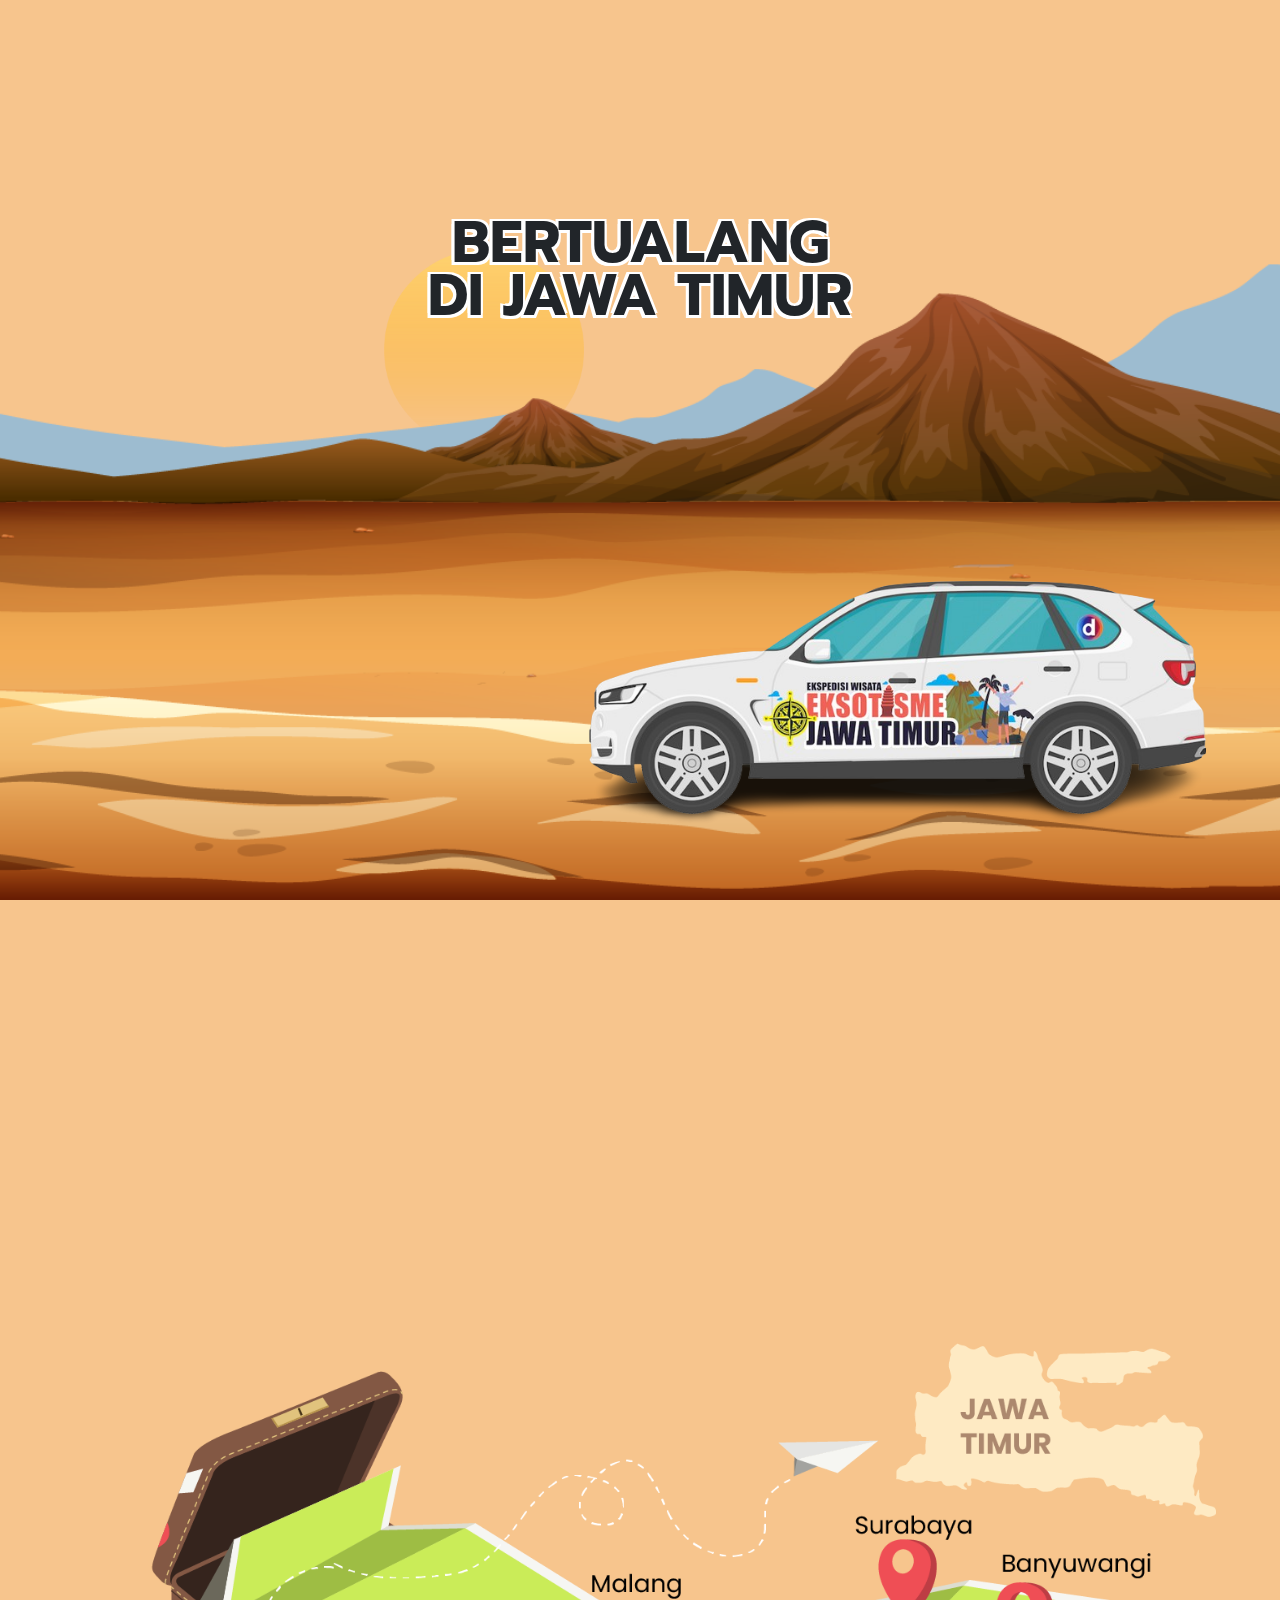
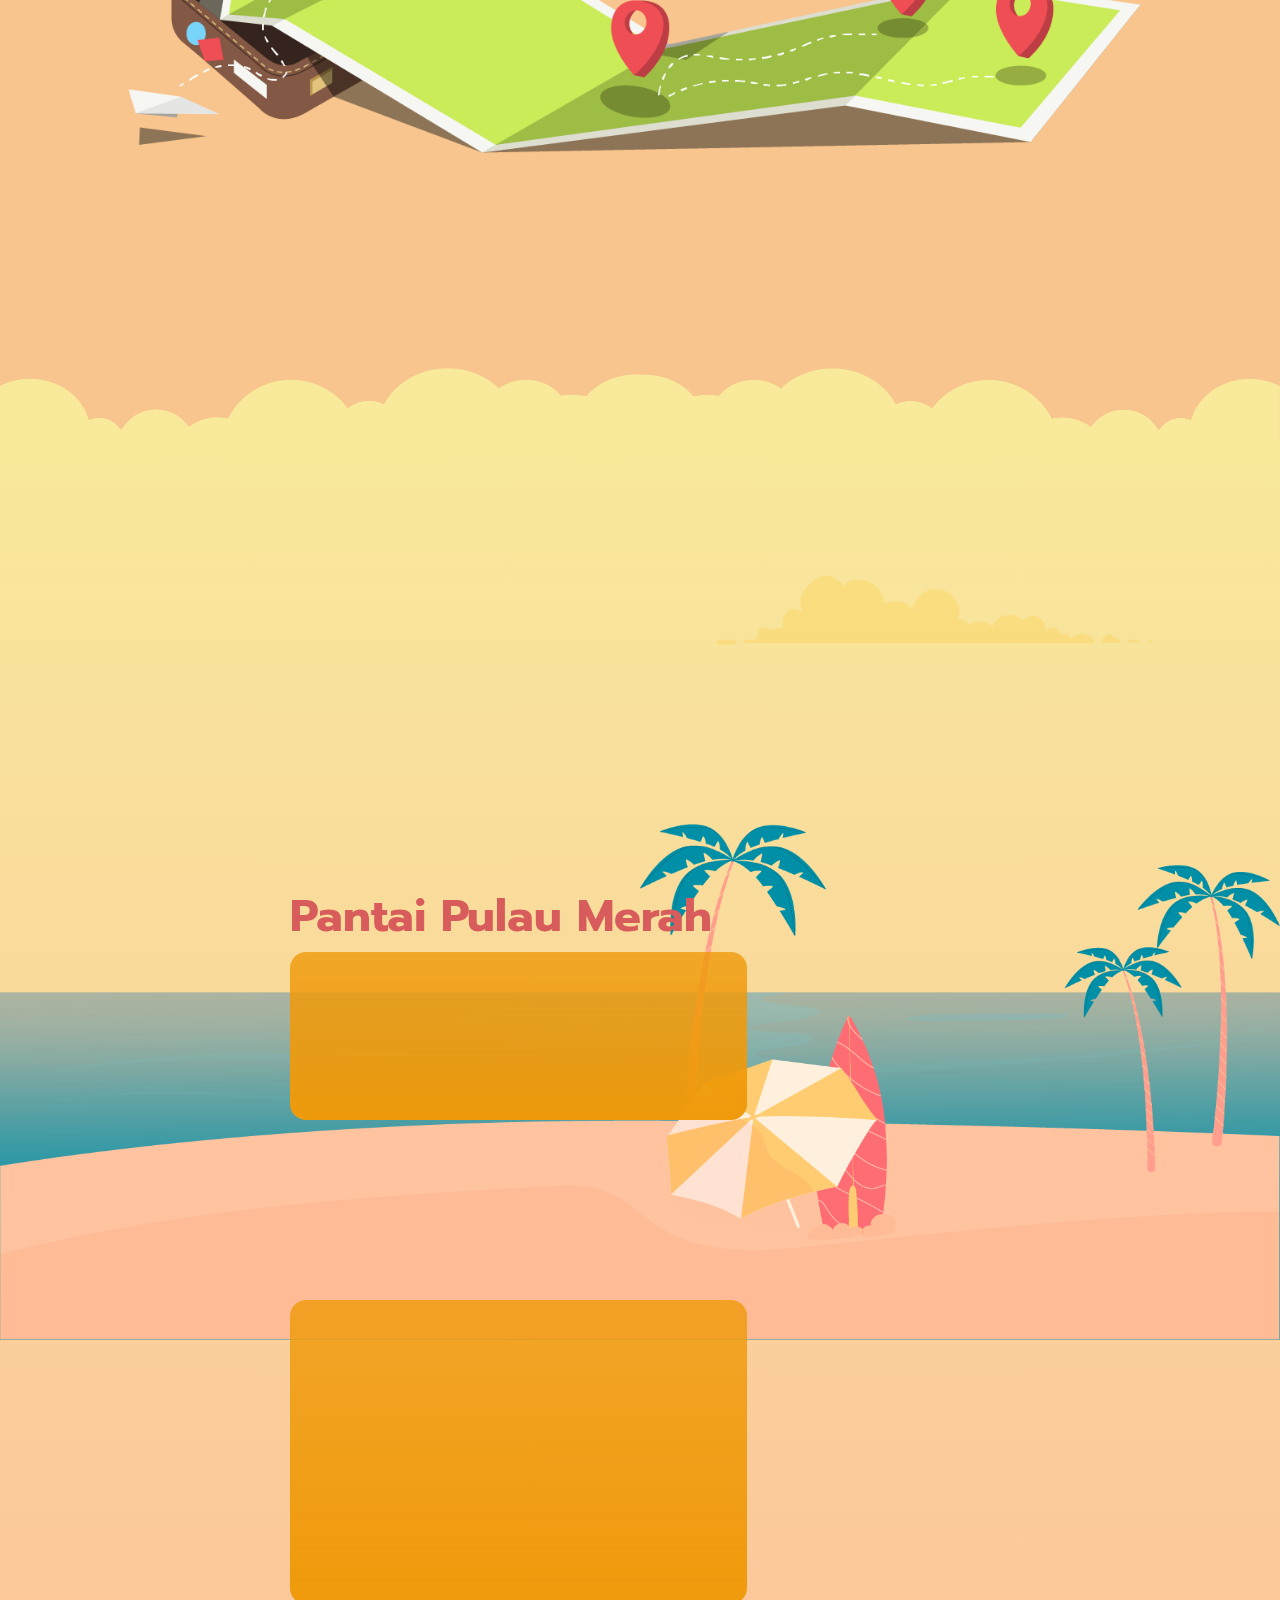
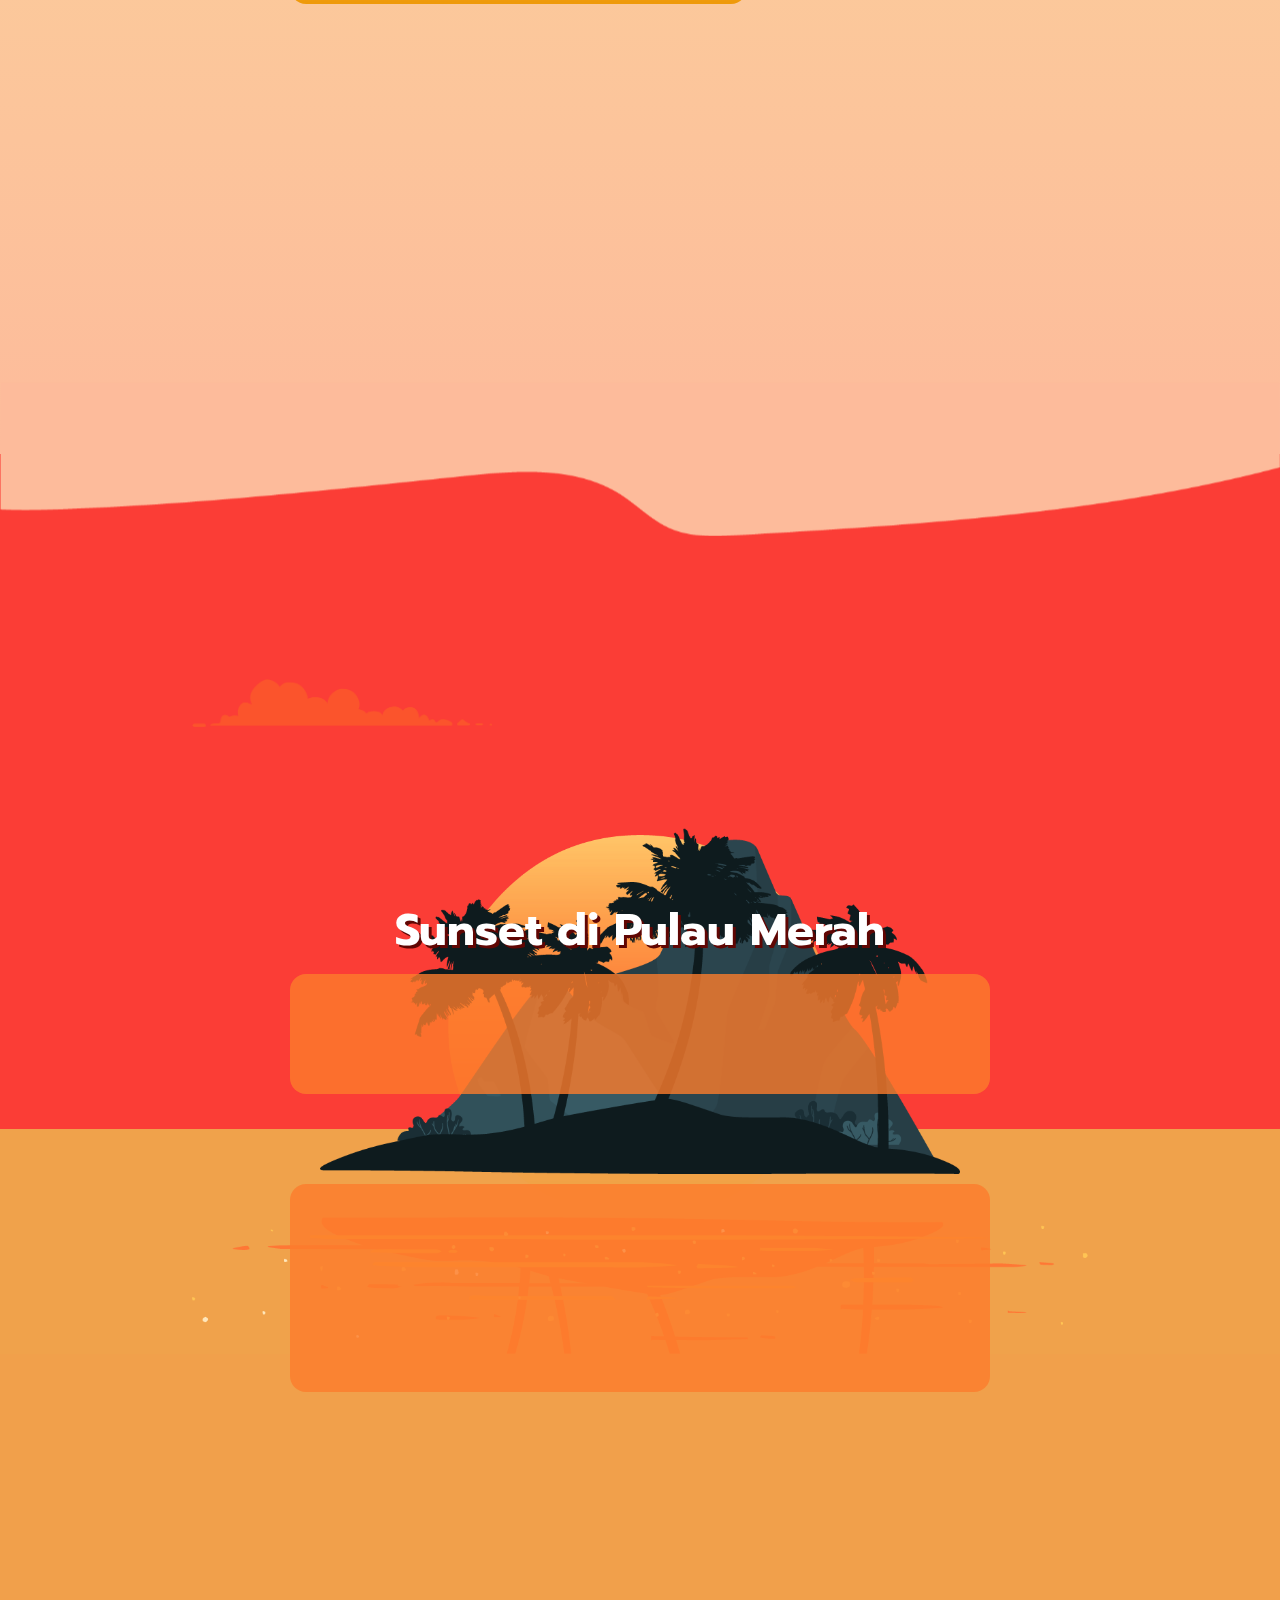
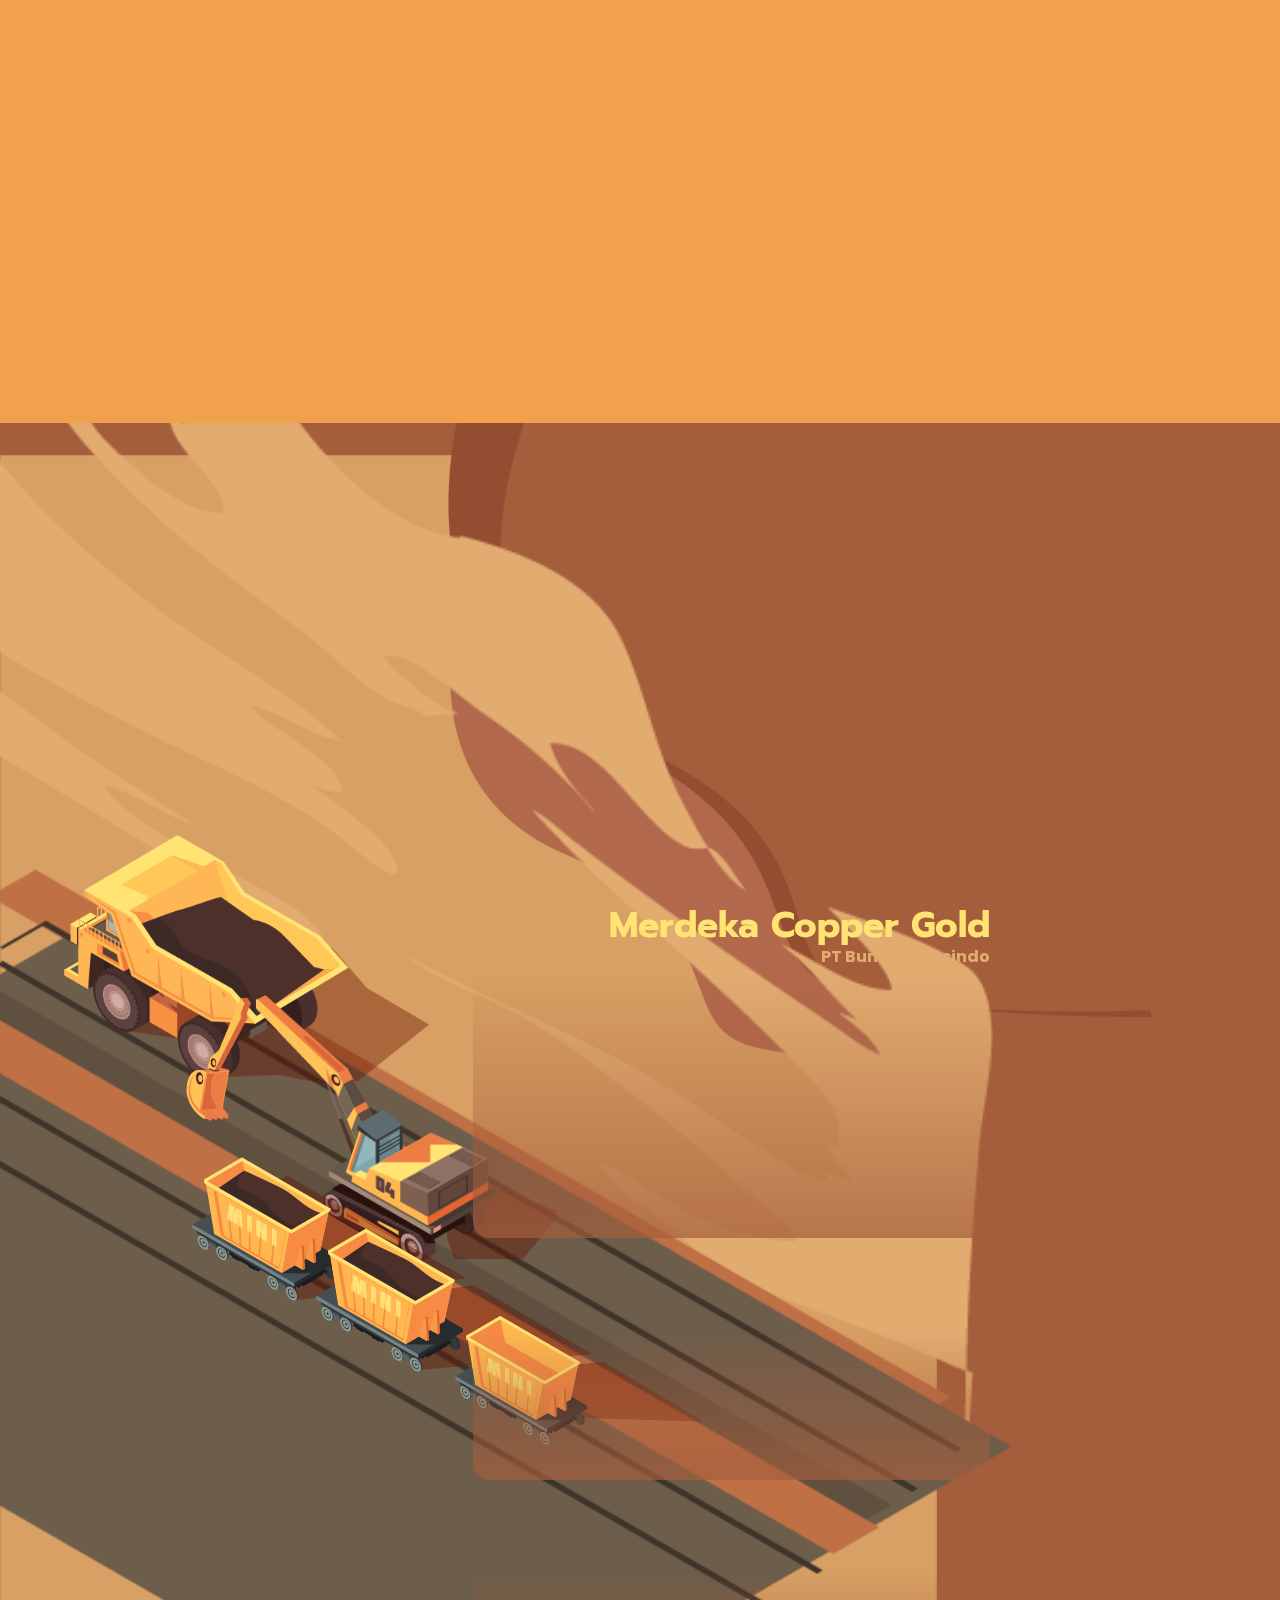
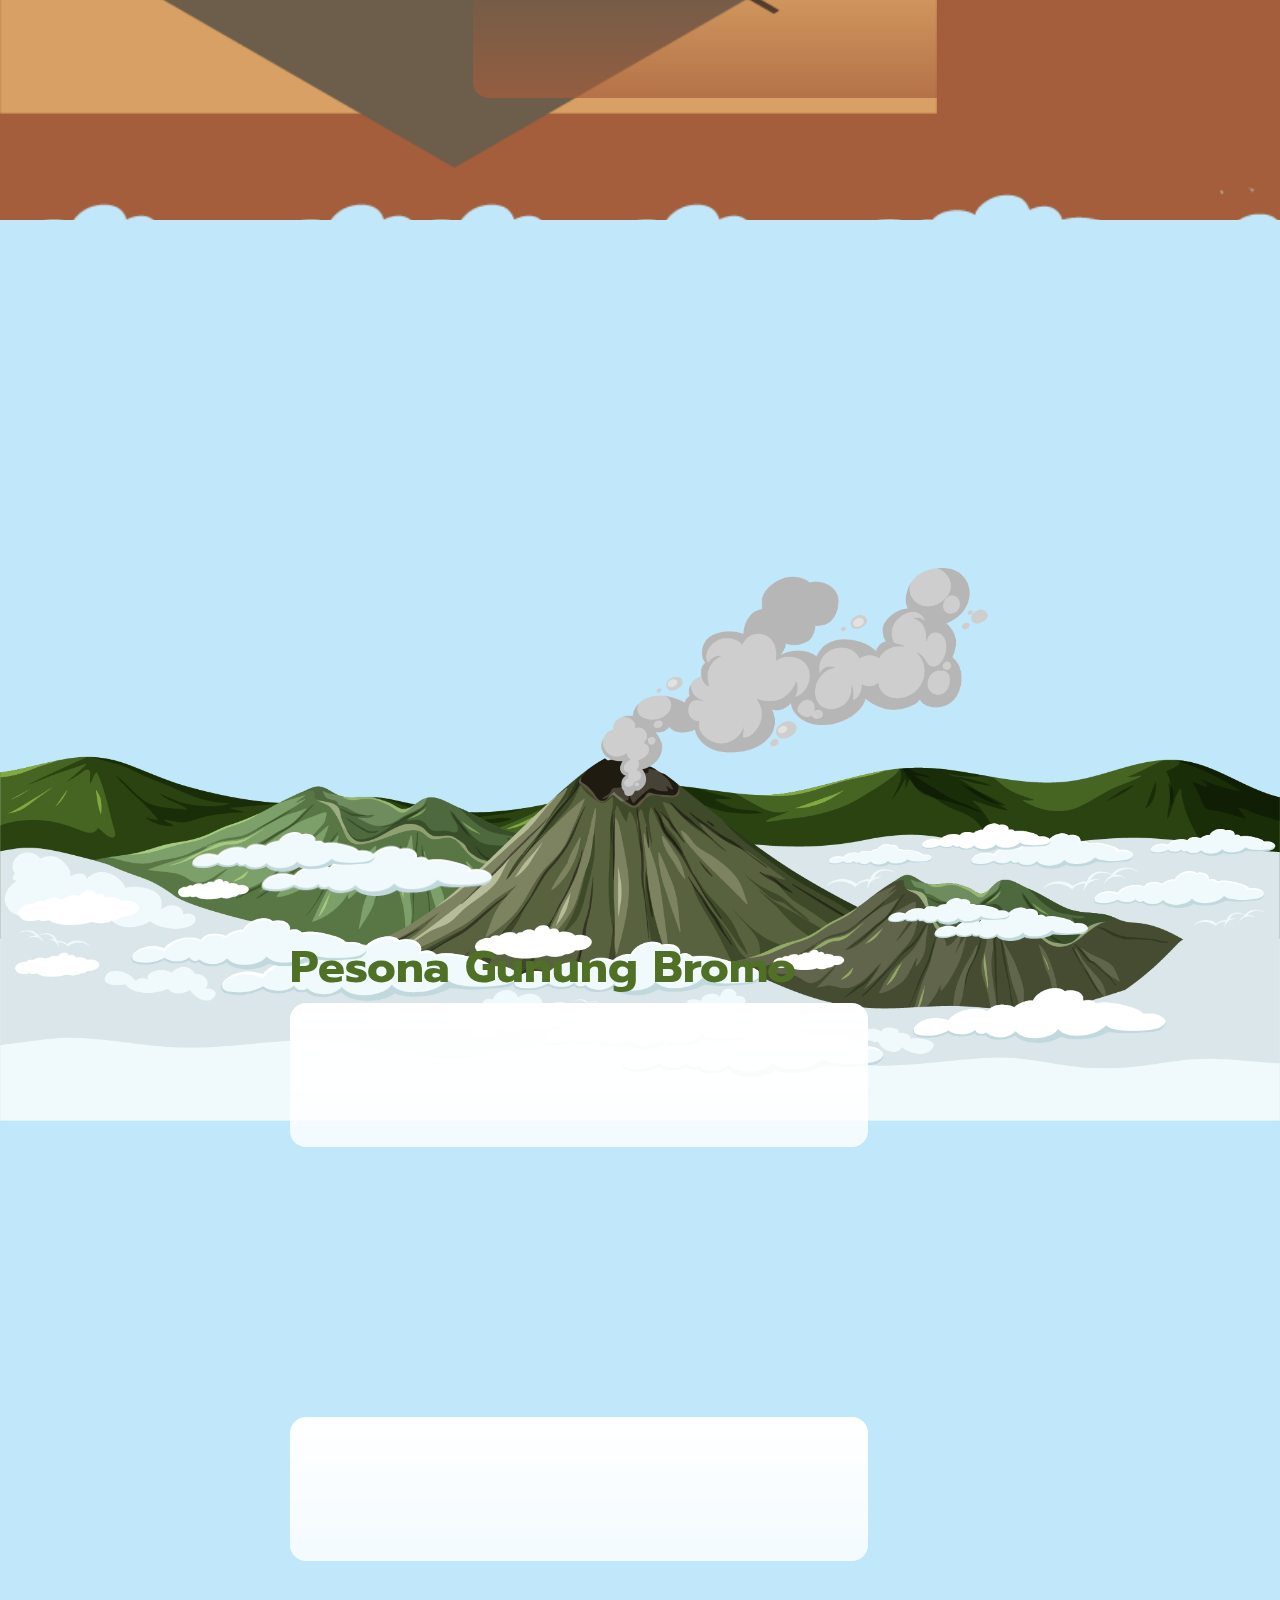
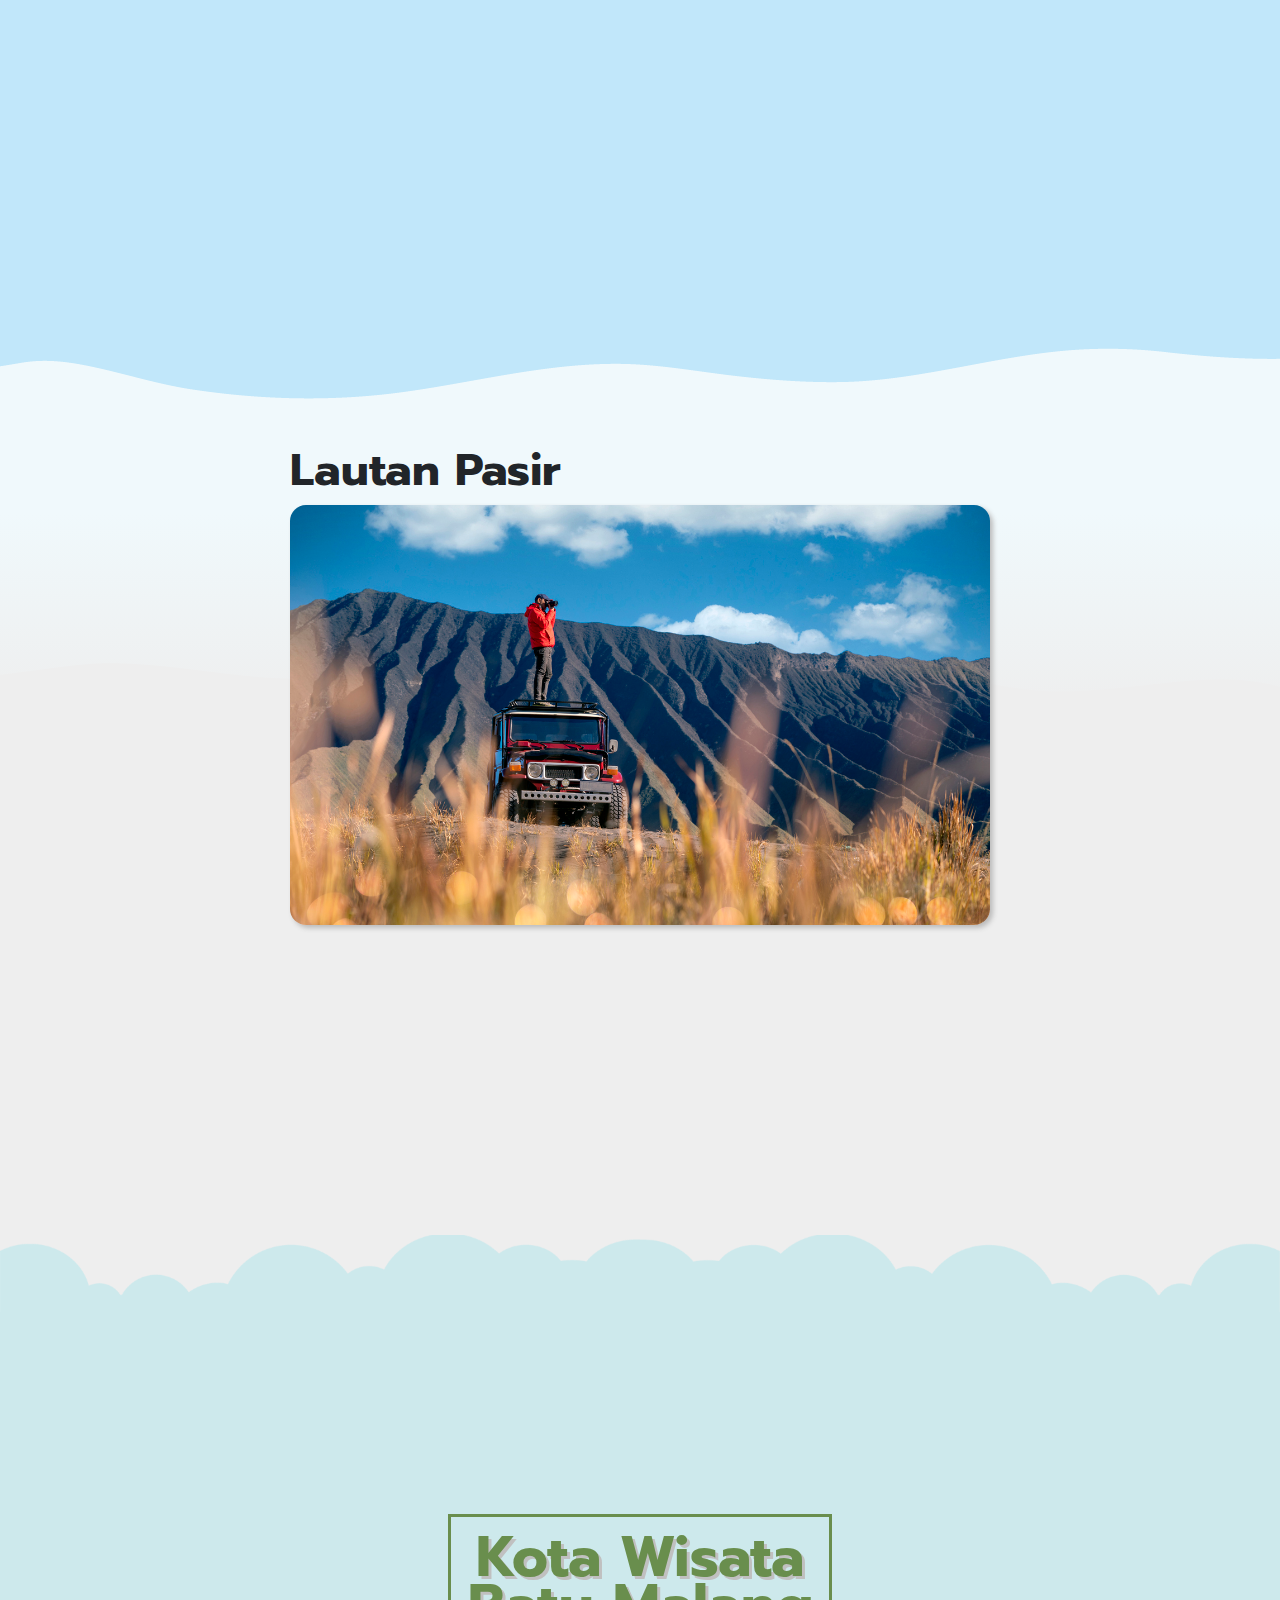
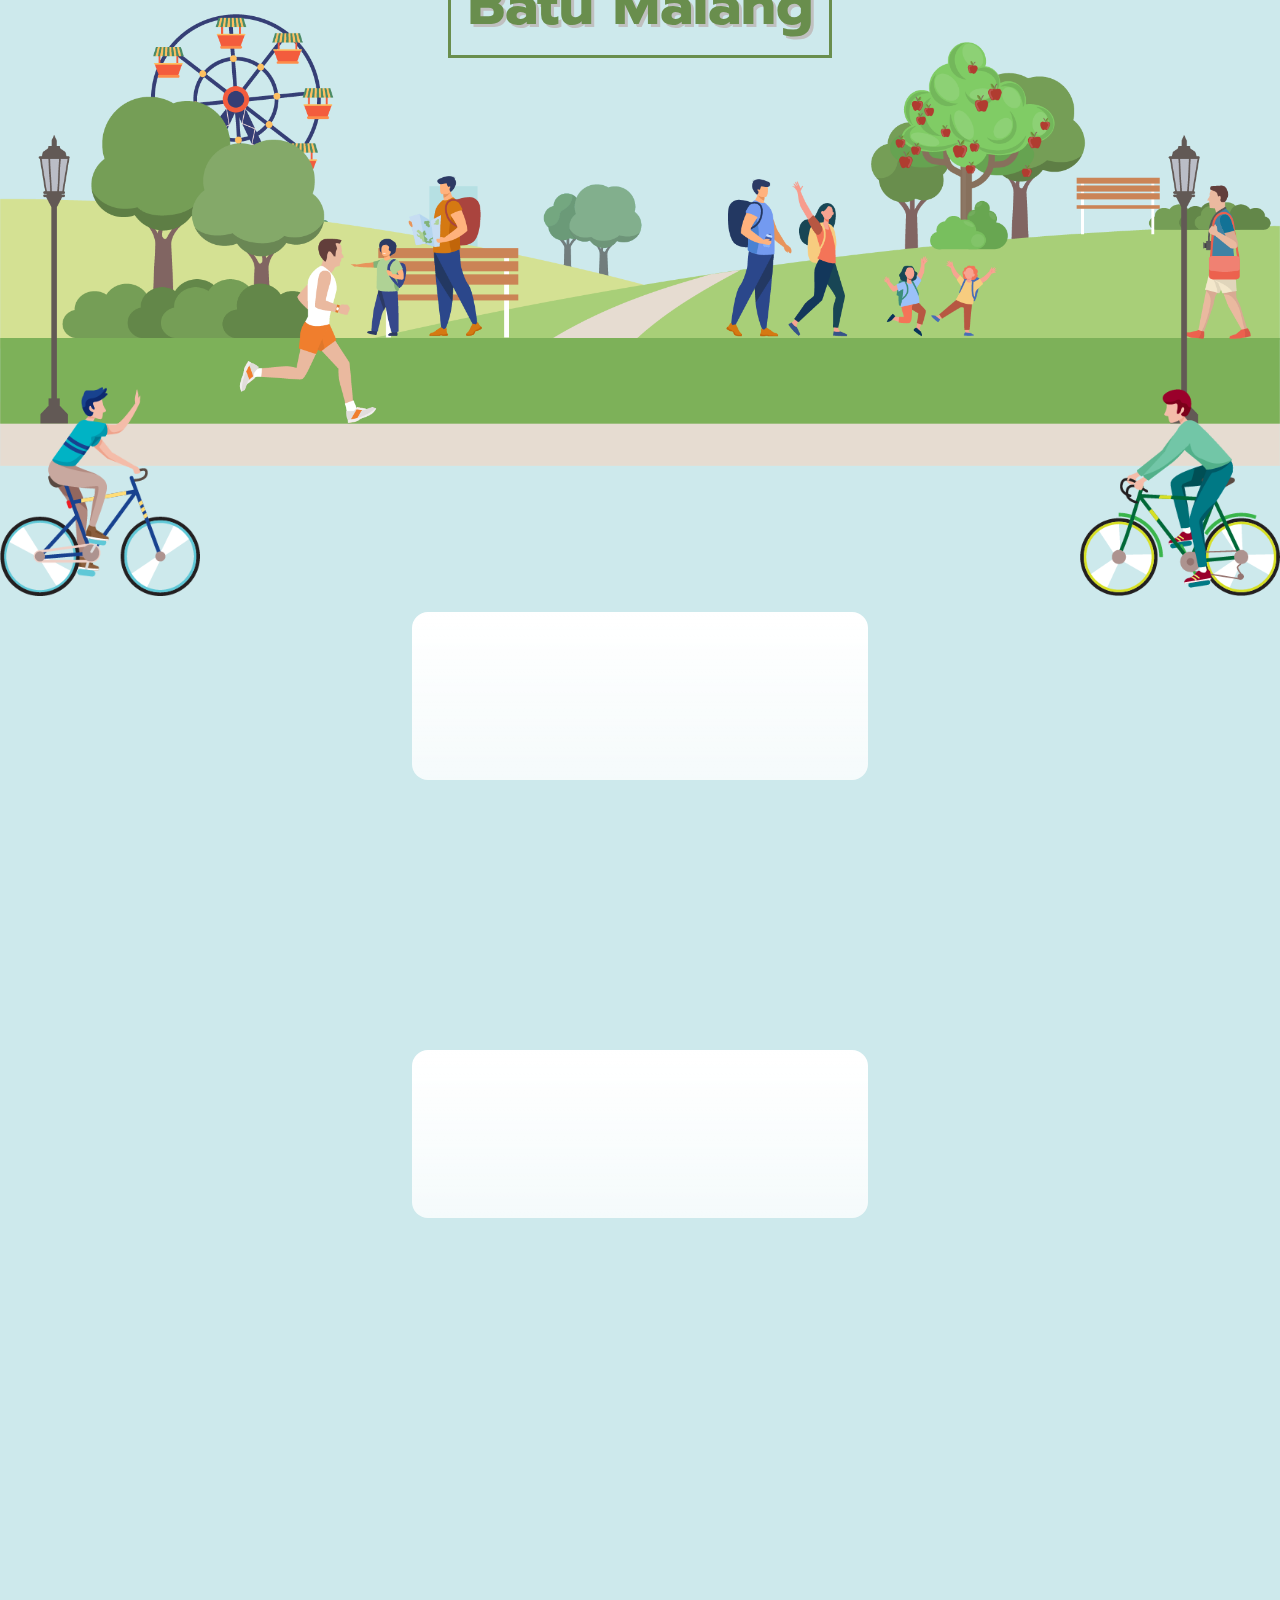
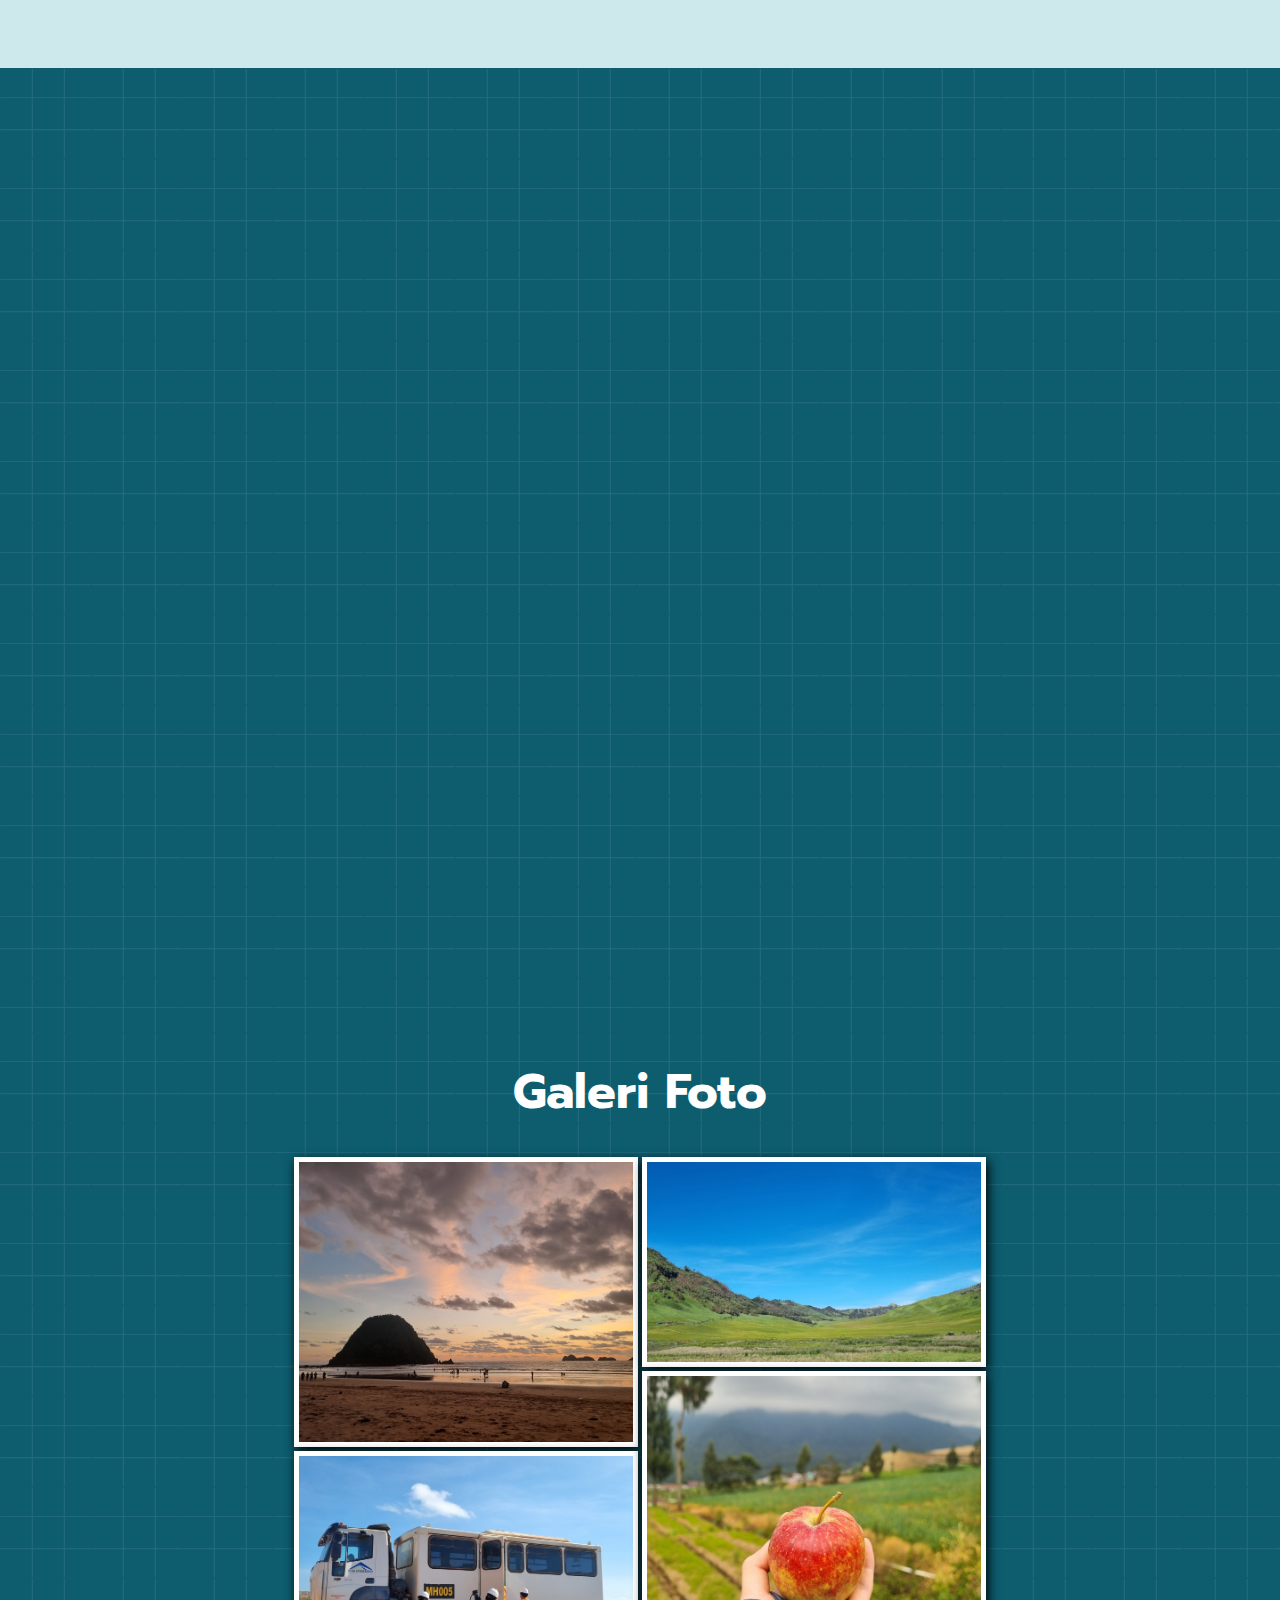
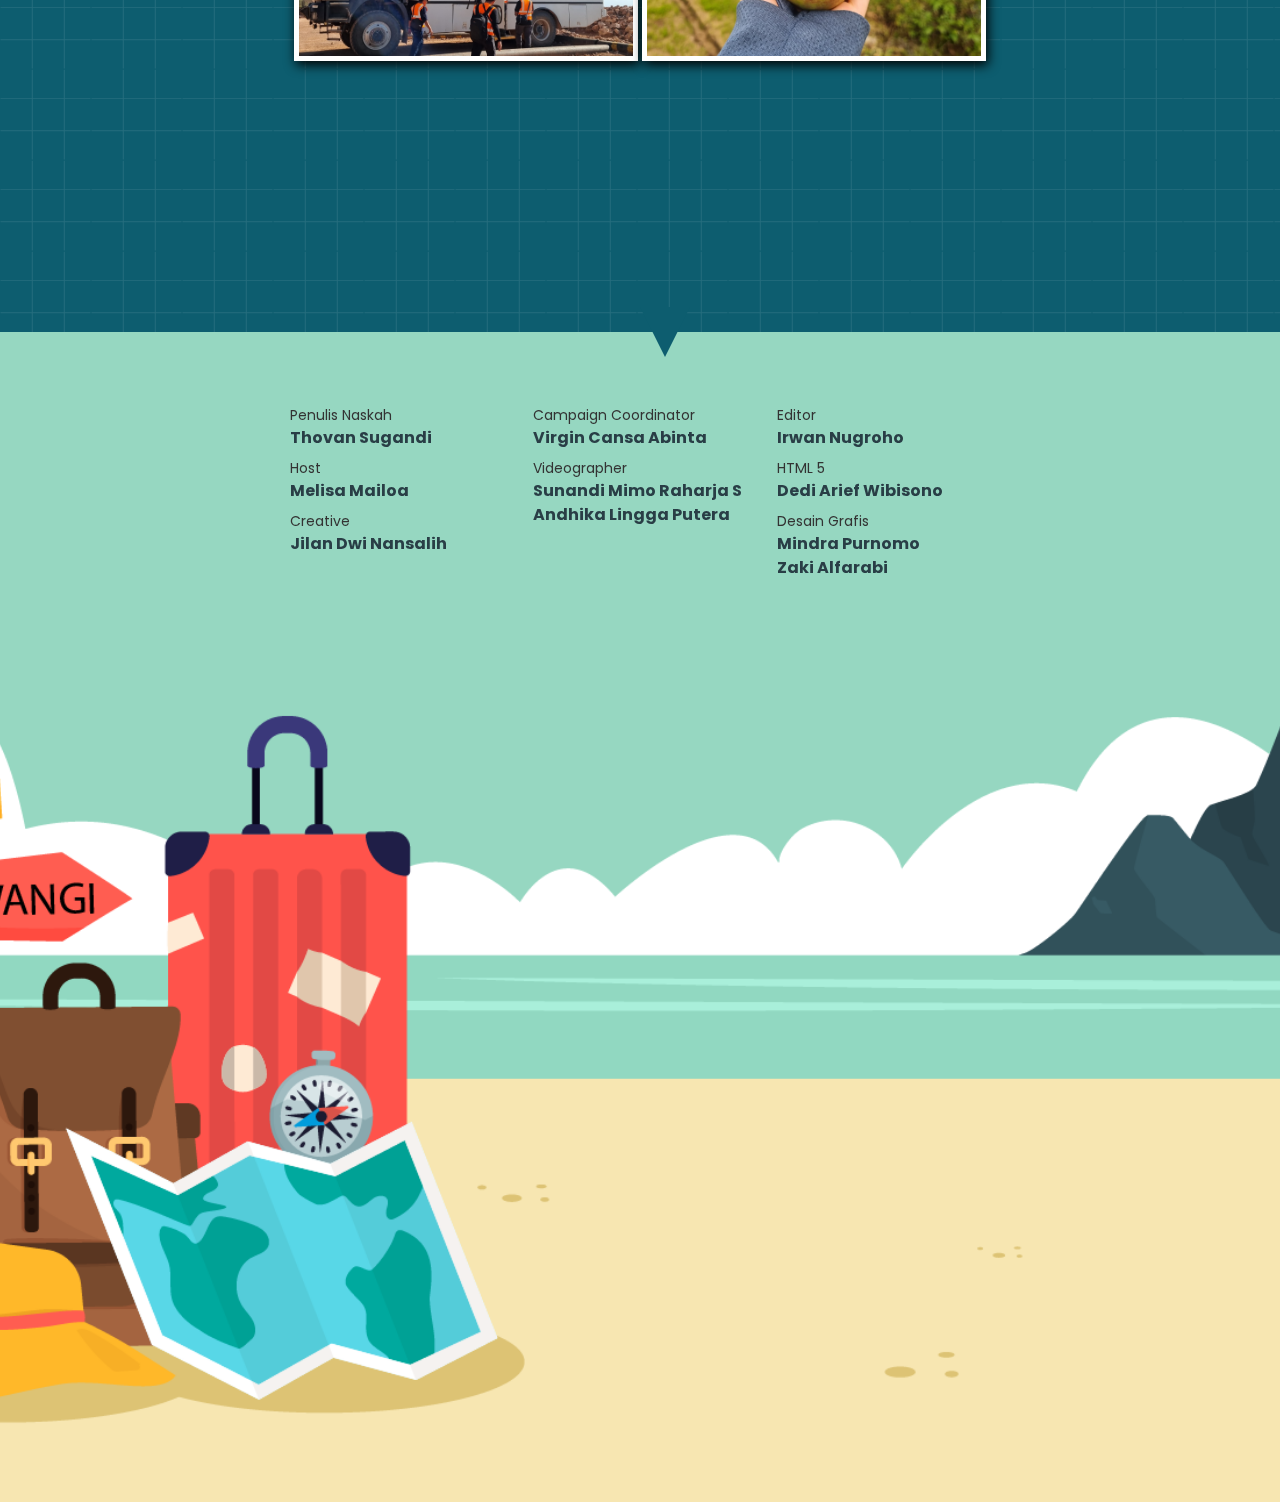
==== commit e1453176: "de" ====
--- a/index.html
+++ b/index.html
@@ -435,7 +435,7 @@
                                 dignissimos odio. Illo.
                             </p>
                         </div>
-                        <div class="hello">
+                        <div class="hello mar-bot">
                             <p>
                                 Lorem ipsum dolor sit amet consectetur
                                 adipisicing
--- a/sass/style.css
+++ b/sass/style.css
@@ -1,2 +1,2 @@
-@import url("https://fonts.googleapis.com/css2?family=Poppins:wght@400;700&family=Tilt+Neon&family=Outfit:wght@400;700&family=Prompt:wght@400;700&display=swap");section{padding:32px 0;min-height:100vh;z-index:11;background:#eee;position:relative}@media screen and (max-width: 400px){section p{font-size:.9rem}}.slick-next,.slick-prev{z-index:17 !important}.slick-next::before,.slick-prev::before{font-family:'fontAwesome' !important;font-size:42px !important;color:#fff !important;font-weight:700 !important}@media screen and (max-width: 766px){.slick-next::before,.slick-prev::before{font-size:42px !important}}.slick-prev{left:-12px !important}@media screen and (max-width: 768px){.slick-prev{left:-24px !important}}.slick-prev::before{content:"\f104" !important}.slick-next{right:-12px !important}@media screen and (max-width: 768px){.slick-next{right:-24px !important}}.slick-next::before{content:"\f105" !important}.sticky-mode{position:sticky;left:0;right:0;top:0;bottom:0;min-height:100vh}.wrap-detikx{width:700px;position:relative;margin:0 auto}@media screen and (max-width: 766px){.wrap-detikx{width:90%;margin:0 auto;display:block}}.totop{position:relative;z-index:19}.firstletter::first-letter{float:left;font-weight:bold;margin-right:8px;font-size:60px;font-size:6rem;line-height:40px;line-height:4rem;height:4rem;text-transform:uppercase}main{overflow-x:clip}html,body{position:relative;height:100%;font-family:'Poppins'}html h2,html h3,body h2,body h3{font-weight:700;font-family:'Prompt'}.opening .point{position:absolute;width:fit-content;z-index:3;height:auto}.opening .point.malang{bottom:25%;right:40%}@media screen and (max-width: 768px){.opening .point.malang{bottom:26%;right:60%;width:80px}}@media screen and (max-width: 363px){.opening .point.malang{bottom:20%}}.opening .point.bwi{bottom:25%;right:10%}@media screen and (max-width: 768px){.opening .point.bwi{width:110px;bottom:35%;right:8%}}@media screen and (max-width: 400px){.opening .point.bwi{bottom:28%}}.opening .point img{width:100%;height:100%;object-fit:contain}.opening .peta{position:absolute;right:-10%;bottom:0;width:150%;height:auto}@media screen and (max-width: 768px){.opening .peta{bottom:-16%;width:250%;right:-20%}}.opening .peta img{width:100%;height:100%;object-fit:cover}.opening .kotak-aja{position:absolute;inset:0;width:100%;height:100%}.opening .kotak-aja img{width:100%;height:100%;object-fit:contain}@media screen and (max-width: 768px){.opening .kotak-aja img{object-fit:cover}}.opening .awan{position:relative;width:100%;height:auto;margin-bottom:16px}.opening .awan img{width:100%;height:100%;object-fit:contain}.banner{background:#f7c58d}.banner .truck{position:absolute;top:50%;left:5%;width:200px;z-index:22;height:auto}.banner .truck img{width:100%;height:100%;object-fit:contain}.banner .matahari{position:absolute;bottom:50%;width:200px;height:200px;left:30%}@media screen and (max-width: 768px){.banner .matahari{bottom:25%;width:125px;height:125px}}.banner .matahari img{width:100%;height:100%;object-fit:contain}.banner .pulau{position:absolute;left:0;top:0;z-index:1;width:50%;height:50%;display:none}@media screen and (max-width: 768px){.banner .pulau{position:absolute;display:block;left:0;top:initial;bottom:20%;z-index:1;width:100%;height:fit-content}}@keyframes kapal{0%{transform:rotateY(180deg);right:-30%}50%{transform:rotateY(180deg);right:100%}51%{transform:rotateY(0deg);right:calc(100% + 30%)}100%{transform:rotateY(0deg);right:-30%}}.banner .pulau .kapal{animation:linear infinite;animation-name:kapal;animation-duration:40s;position:absolute;bottom:85%;right:0;height:auto;width:40px}.banner .pulau .kapal img{width:100%;height:100%;object-fit:contain}.banner .pulau .detail{position:absolute;left:0;bottom:25%;width:50%;height:auto}@media screen and (max-width: 768px){.banner .pulau .detail{position:absolute;left:0;bottom:100%;width:25%;height:auto;z-index:-1}}.banner .pulau .detail img{width:100%;height:100%;object-fit:contain}.banner .pulau img{width:100%;height:100%;object-fit:contain}.banner .mobil{position:absolute;right:5vw;bottom:8%;width:50vw;height:auto;z-index:4}@media screen and (max-width: 768px){.banner .mobil{width:100%;right:-16%;bottom:5%}}.banner .mobil img{width:100%;height:100%;object-fit:contain}.banner .pasir{position:absolute;inset:0;z-index:2;width:100%;height:auto}@media screen and (max-width: 768px){.banner .pasir{inset:initial;left:0;right:0;bottom:0;width:200%;height:auto}}.banner .pasir img{width:100%;height:100%;object-fit:cover}.banner .judul{position:absolute;left:50%;top:30%;z-index:2;width:fit-content;transform:translate(-50%, -50%)}@media screen and (max-width: 768px){.banner .judul{width:90%;top:20%;transform:translate(-50%, 0%)}}.banner .judul h2{font-family:'Prompt', sans-serif;font-size:3.6rem;text-transform:uppercase;margin-bottom:0;line-height:3.3rem;text-align:center;text-shadow:-3px 3px 0 white, 2px 3px 0 white, 2px -2px 0 white, -2px 3px 0 white, -3px -2px 0 white}@media screen and (max-width: 768px){.banner .judul h2{font-size:3rem;text-align:center;line-height:3.2rem}}@media screen and (max-width: 400px){.banner .judul h2{font-size:2.6rem;text-align:center;line-height:2.4rem}}.cerita{background:#a55e3c;overflow:clip}.cerita .awanx{position:absolute;bottom:-8%;left:0;right:0;z-index:8;width:100%;height:200px}.cerita .awanx img{width:100%;height:100%;object-fit:cover}.cerita::before{content:"";position:absolute;top:-10vh;width:100%;height:100px;left:0;right:0;background:#a55e3c}.cerita .abs{position:absolute}.cerita .abs-3{left:0;top:0;bottom:0;height:140%}@media screen and (max-width: 768px){.cerita .abs-3{left:0;bottom:-78vh;width:fit-content;height:auto}}@media screen and (min-width: 1600px){.cerita .abs-3{left:0;top:0;bottom:0;height:100%}}.cerita .abs-2{left:35vw;top:-12vh;bottom:0;height:80%}@media screen and (max-width: 768px){.cerita .abs-2{left:initial;bottom:-8vh;width:fit-content;height:auto;transform:rotate(-29deg);right:0}}@media screen and (min-width: 1600px){.cerita .abs-2{left:25vw;top:-12vh;bottom:0;height:80%}}.cerita .abs-1{left:-20vw;width:auto;height:140%;bottom:-10vh}@media screen and (max-width: 768px){.cerita .abs-1{left:-76vw;width:auto;height:80%;bottom:-20vh}}@media screen and (min-width: 1900px){.cerita .abs-1{left:-20vw;height:100%;bottom:-10vh}}.cerita .abs img{width:100%;height:100%;object-fit:contain}.cerita .abs-rel{bottom:-46vh;left:-36vw;width:auto;height:100%}@media screen and (max-width: 768px){.cerita .abs-rel{left:-100vw}}@media screen and (min-width: 1400px){.cerita .abs-rel{bottom:-40vh;left:-50vw}}@keyframes banner{0%{transform:rotateY(0deg);bottom:30%;left:5%}20%{bottom:30%;left:5%}50%{bottom:70%;left:-30%}51%{bottom:calc(50% + 300px);left:-55%}100%{bottom:30%;left:5%}}@keyframes banner-mob{0%{transform:rotateY(0deg);bottom:18vh;left:12%}20%{bottom:18vh;left:12%}50%{bottom:40vh;left:-60%}51%{bottom:43vh;left:-62%}100%{bottom:18vh;left:12%}}.cerita .abs.mobil-1{left:5%;bottom:30%;height:250px;width:fit-content;animation:linear infinite;animation-name:banner;animation-duration:12s}@media screen and (max-width: 768px){.cerita .abs.mobil-1{height:18vh;bottom:18vh;left:12%;animation:linear infinite;animation-name:banner-mob;animation-duration:15s}}.cerita .abs.mobil-2{left:20%;bottom:10vh;height:30vh;z-index:1}@media screen and (max-width: 768px){.cerita .abs.mobil-2{left:initial;height:18vh;bottom:10vh;right:6vw}}.cerita .abs.mobil-2 .bayang{position:absolute;right:-52%;height:80px;bottom:6px}@media screen and (max-width: 768px){.cerita .abs.mobil-2 .bayang{right:-44%;height:56px}}.cerita .abs.mobil-2 .bayang img{width:100%;height:100%;object-fit:contain}.cerita .abs.mobil-2 .lala{position:relative;z-index:2}@keyframes Gali{0%, 100%{transform:rotate(-5deg);top:2%;left:-40%}50%{transform:rotate(-15deg);top:4%;left:-36%}}@keyframes GaliBig{0%, 100%{transform:rotate(-5deg);top:2%;left:-30%}50%{transform:rotate(-20deg);top:4%;left:-24%}}.cerita .abs.mobil-2 .gali{animation:Gali 2s linear infinite;position:absolute;left:-40%;width:120px;top:2%;transform:rotate(-5deg);height:120px;z-index:1}@media screen and (max-width: 768px){.cerita .abs.mobil-2 .gali{width:100px;height:100px;left:-50%}}@media screen and (min-width: 1500px){.cerita .abs.mobil-2 .gali{animation:GaliBig 2s linear infinite;left:-30%}}@media screen and (max-width: 400px){.cerita .abs.mobil-2 .gali{width:80px;height:80px;left:-40%}}.cerita .abs.kereta-1{bottom:0;left:8vw;display:none}@media screen and (max-width: 768px){.cerita .abs.kereta-1{bottom:5vh}}@keyframes kereta{0%{bottom:-20vh;left:15vw}30%{bottom:-20vh;left:15vw}50%{bottom:50vh;left:-45vw}51%{bottom:55vh;left:-50vw}100%{bottom:-20vh;left:15vw}}@keyframes kereta-mob{0%{bottom:-3vh;left:12%}30%{bottom:-3vh;left:12%}50%{bottom:20%;left:-70%}51%{bottom:22%;left:-83%}100%{bottom:-3vh;left:12%}}.cerita .abs.kereta-2{bottom:-10vh;animation:linear infinite;animation-name:kereta;animation-duration:10s;left:15vw;z-index:2;height:fit-content}@media screen and (max-width: 768px){.cerita .abs.kereta-2{bottom:-3vh;left:8%;height:180px;animation:linear infinite;animation-name:kereta-mob;animation-duration:12s}}.cerita .wrap-detikx{margin-top:-50vh}@media screen and (max-width: 768px){.cerita .wrap-detikx{margin-top:-100vh}}.cerita .judul{color:#ffe473;font-size:2.2rem;text-align:right;margin:0}@media screen and (max-width: 768px){.cerita .judul{font-size:1.8rem;text-align:left}}.cerita .sub-judul{font-size:1rem;text-align:right;font-weight:700;color:#e2ac71}@media screen and (max-width: 768px){.cerita .sub-judul{text-align:left;padding:0}}.cerita .content{text-align:right;color:white;padding:8px 8px;margin-bottom:10vh;border-radius:16px;background:linear-gradient(to bottom, transparent, rgba(165,94,60,0.7))}@media screen and (max-width: 768px){.cerita .content{text-align:left;margin-bottom:20vh}}@media screen and (max-width: 768px){.cerita .content.mar-bot{margin-bottom:50vh}}.pantai{background:linear-gradient(to left, #058ac7, #95e0ce);overflow:clip;display:none}@media screen and (max-width: 768px){.pantai{background:linear-gradient(to bottom, #058ac7, #95e0ce)}}.pantai .test-pulau{position:absolute;bottom:35vh;right:-8vw;width:35%;height:fit-content}@media screen and (max-width: 768px){.pantai .test-pulau{position:absolute;bottom:35vh;right:50vw;width:70%;height:fit-content}}.pantai .test-pulau img{width:100%;height:100%;object-fit:contain}.pantai .ombak{position:absolute;right:2vw;bottom:-8vh;width:auto;height:fit-content}@media screen and (max-width: 768px){.pantai .ombak{position:absolute;right:-10vw;bottom:15vh;width:100%;height:50vh}}.pantai .ombak img{width:100%;height:100%;object-fit:contain}.pantai .content{color:white}.pantai .wrap-detikx{margin-top:-30vh}@media screen and (max-width: 768px){.pantai .wrap-detikx{margin-top:-80vh}}.pantai .judul{font-size:2.8rem;margin-bottom:16px}@media screen and (max-width: 768px){.pantai .judul{font-size:1.8rem}}.pantai .hello{background:linear-gradient(to bottom, #058ac7, rgba(5,138,199,0.5));padding:8px;border-radius:16px;margin-bottom:10vh}@media screen and (max-width: 768px){.pantai .hello{margin-bottom:40vh}}.sunset{padding-top:0;background:#f1a04b;padding-bottom:1px}.sunset .help-bg{position:absolute;top:-8vh;left:0;right:0;width:100%;height:auto;transform:rotate(180deg);z-index:2}@media screen and (max-width: 768px){.sunset .help-bg{top:0}}.sunset .help-bg img{width:100%;height:100%;object-fit:contain}.sunset .bg{background:linear-gradient(to top, #f0a24b 25%, #fb3d36 25%);position:absolute;inset:0}@media screen and (max-width: 768px){.sunset .bg{background:linear-gradient(to top, #f0a24b 37%, #fb3d36 37%)}}.sunset .img{width:fit-content;height:auto}.sunset .img img{width:100%;height:100%;object-fit:contain}.sunset .awan{position:absolute;top:25%;left:15%;height:auto;width:300px}@media screen and (max-width: 768px){.sunset .awan{width:fit-content}}.sunset .awan img{width:100%;height:100%;object-fit:contain}.sunset .pulau{position:absolute;bottom:20vh;left:50%;z-index:3;width:50%;height:auto;transform:translate(-50%, 0)}@media screen and (max-width: 768px){.sunset .pulau{width:100%;height:auto;bottom:35vh}}.sunset .pulau-bayangan{position:absolute;bottom:0vh;left:50%;z-index:2;width:70%;height:auto;transform:translate(-50%, 0)}@media screen and (max-width: 768px){.sunset .pulau-bayangan{width:150%;height:fit-content;bottom:25vh}}.sunset .matahari{position:absolute;bottom:15vh;left:50%;z-index:1;width:30%;height:auto;transform:translate(-50%, 0)}@media screen and (max-width: 768px){.sunset .matahari{width:50%;height:auto;bottom:35vh}}.sunset .awan-atas{position:absolute;bottom:-5%;z-index:3;left:50%;transform:translate(-50%, 0);width:120%;height:auto}@media screen and (max-width: 768px){.sunset .awan-atas{bottom:-1%}}.sunset .awan-atas img{width:100%;height:100%;object-fit:contain}.sunset .wrap-detikx{margin-top:-50vh}@keyframes burung{0%, 100%{bottom:50vh;opacity:0;transform:scale(0)}20%{bottom:50vh;opacity:0;transform:scale(0)}30%{bottom:50vh;opacity:1;transform:scale(1)}50%{bottom:52vh;opacity:1;transform:scale(1)}70%{bottom:55vh;transform:scale(1);opacity:.5}80%{bottom:55vh;opacity:0;transform:scale(0)}100%{bottom:55vh;opacity:0;transform:scale(0)}}.sunset .burung{animation:burung 15s linear infinite;position:absolute;opacity:0;right:15vw;bottom:50vh}@media screen and (max-width: 768px){.sunset .burung{bottom:60vh}}.sunset .judul{text-align:center;color:white;font-size:2.8rem;margin-bottom:16px;text-shadow:3px 3px #600603}@media screen and (max-width: 768px){.sunset .judul{font-size:1.8rem}}.sunset .hello{background:rgba(252,124,44,0.8);padding:16px;border-radius:16px;margin-bottom:10vh}.sunset .hello.mar-bot{margin-bottom:70vh}.sunset .hello p,.sunset .hello li{color:white}.sunset .abs{display:none}@media screen and (max-width: 768px){.sunset .abs{left:-6%;z-index:4;display:block;bottom:-15%;position:absolute;transform:rotate(130deg);width:115%;height:auto}}.sunset .abs img{width:100%;height:100%;object-fit:contain}.pesisir{background:linear-gradient(to top, #fdbb9b, #f8e99b);padding:0}.pesisir .wrap-detikx{margin-top:-50vh}.pesisir .awan-kuning{position:absolute;left:0;right:0;top:-8vh;width:100%;height:fit-content}@media screen and (max-width: 768px){.pesisir .awan-kuning{top:-3vh}}.pesisir .awan-kuning img{width:100%;height:100%;object-fit:contain}.pesisir .judul{font-size:2.8rem;color:#d85c5c}@media screen and (max-width: 768px){.pesisir .judul{font-size:2rem}}.pesisir .hello{background:linear-gradient(to top, #ef9a0b, rgba(239,154,11,0.8));padding:16px;border-radius:16px;margin-bottom:20vh;color:white}.pesisir .hello.mar-bot{margin-bottom:50vh}.pesisir .mobil{position:absolute;right:-16%;z-index:3;width:fit-content;height:50%;bottom:20px}@media screen and (max-width: 768px){.pesisir .mobil{bottom:72px;width:60%;height:auto}}.pesisir .mobil img{width:100%;height:100%;object-fit:contain}.pesisir .pohon{position:absolute;right:0;bottom:157px;z-index:1;width:50%}@media screen and (max-width: 768px){.pesisir .pohon{width:100%;bottom:80px}}.pesisir .pohon img{width:100%;height:100%;object-fit:contain}.pesisir .awan{position:absolute;right:10%;top:15%;width:fit-content;height:70px}.pesisir .awan img{width:100%;height:100%;object-fit:contain}.pesisir .alat{position:absolute;bottom:100px;right:30vw;width:18%;height:auto;z-index:2}@media screen and (max-width: 768px){.pesisir .alat{right:40%;width:20%}}.pesisir .alat img{width:100%;height:100%;object-fit:contain}.pesisir .aer{position:absolute;bottom:0;left:0;right:0}@media screen and (max-width: 768px){.pesisir .aer{bottom:72px}}.pesisir .aer img{width:100%;height:auto;object-fit:contain}.pesisir .pasir{position:absolute;bottom:0;left:0;right:0;width:100%;z-index:1;height:fit-content}@media screen and (max-width: 768px){.pesisir .pasir{bottom:72px}}.pesisir .pasir img{width:100%;height:auto}.bromo{background:#c1e7fa;padding:1px 0;overflow-y:clip}@keyframes awanbromo{0%, 100%{left:15%}50%{left:25%}}.bromo .awan-bromo{position:absolute;animation:awanbromo 10s linear infinite;bottom:25%;left:15%;width:300px;height:auto;z-index:3}@media screen and (max-width: 768px){.bromo .awan-bromo{bottom:12%;width:120px}}.bromo .awan-bromo img{width:100%;height:100%;object-fit:contain}@keyframes awanbromo2{0%, 100%{right:15%}50%{right:20%}}.bromo .awan-bromo2{position:absolute;animation:awanbromo2 13s linear infinite;bottom:20%;right:15%;width:200px;height:auto;z-index:3}@media screen and (max-width: 768px){.bromo .awan-bromo2{bottom:12%;width:120px}}.bromo .awan-bromo2 img{width:100%;height:100%;object-fit:contain}.bromo .gunung{position:absolute;left:0;right:0;bottom:0vh;width:100%;height:auto}@media screen and (max-width: 768px){.bromo .gunung{bottom:0;width:160%;transform:translate(-50%, 0);left:50%}}.bromo .gunung img{width:100%;height:100%;object-fit:cover}.bromo .content .judul{color:#507125;font-size:2.8rem}@media screen and (max-width: 768px){.bromo .content .judul{font-size:1.7rem}}.bromo .content .hello{padding:16px;border-radius:16px;margin-bottom:30vh;background:linear-gradient(to bottom, #fff, rgba(255,255,255,0.8))}@media screen and (max-width: 768px){.bromo .content .hello{margin-bottom:10vh}}.bromo .content .hello.mar-bot{margin-bottom:50vh}.bromo .wrap-detikx{margin-top:-20vh}@media screen and (max-width: 768px){.bromo .wrap-detikx{margin-top:-90vh}}.lautan-pasir{padding:32px 0 90px}.lautan-pasir .judul{font-size:2.8rem}@media screen and (max-width: 768px){.lautan-pasir .judul{font-size:1.8rem}}.lautan-pasir .awan{position:absolute;bottom:-16px;left:0;right:0;width:100%;height:auto}.lautan-pasir .awan img{width:100%;height:100%;object-fit:cover}.lautan-pasir .batas{position:absolute;top:-8vh;left:0;right:0}.lautan-pasir .batas::before{content:"";position:absolute;left:0;right:0;bottom:0;width:100%;height:200px;background:linear-gradient(to top, #eee, transparent)}@media screen and (max-width: 768px){.lautan-pasir .batas::before{background:transparent}}.lautan-pasir .img{width:100%;height:420px;border-radius:16px;box-shadow:3px 3px 5px #bbb}@media screen and (max-width: 768px){.lautan-pasir .img{height:320px}}.lautan-pasir .img img{width:100%;border-radius:16px;height:100%;object-fit:cover}.lautan-pasir .content{margin:16px 0}.pembukaan{background:#f7c58d}.pembukaan .wrap-detikx{position:relative;top:-80vh}.pembukaan .coba-peta{position:absolute;bottom:5%;left:50%;width:80%;height:50%;transform:translate(-50%, 0)}@media screen and (max-width: 768px){.pembukaan .coba-peta{width:100%}}.pembukaan .coba-peta img{width:100%;height:100%;object-fit:contain}.pembukaan .jatim{position:absolute;right:5%;bottom:35%;width:320px;height:auto}@media screen and (max-width: 768px){.pembukaan .jatim{bottom:35%;width:110px}}.pembukaan .jatim img{width:100%;height:100%;object-fit:contain}.malang{background:#cde9ec;padding:0}@keyframes sepeda2{0%{transform:rotateY(0deg);right:-30%}50%{transform:rotateY(0deg);right:100%}51%{transform:rotateY(180deg);right:calc(100% + 30%)}100%{transform:rotateY(180deg);right:-30%}}@keyframes sepeda1{0%{transform:rotateY(0deg);left:-30%}50%{transform:rotateY(0deg);left:100%}51%{transform:rotateY(180deg);left:calc(100% + 30%)}100%{transform:rotateY(180deg);left:-30%}}.malang .sepeda1{position:absolute;position:absolute;animation:linear infinite;animation-name:sepeda1;animation-duration:20s;bottom:16px;left:0%;width:200px;height:fit-content;z-index:3}@media screen and (max-width: 768px){.malang .sepeda1{height:100px}}@media screen and (min-width: 1500px){.malang .sepeda1{width:300px}}.malang .sepeda1 img{width:100%;height:100%;object-fit:contain}.malang .sepeda2{position:absolute;animation:linear infinite;animation-name:sepeda2;animation-duration:20s;bottom:16px;right:0%;width:200px;height:fit-content;z-index:3}@media screen and (max-width: 768px){.malang .sepeda2{height:100px}}@media screen and (min-width: 1500px){.malang .sepeda2{width:300px}}.malang .sepeda2 img{width:100%;height:100%;object-fit:contain}.malang .kota-batu{position:absolute;inset:0;width:100%;height:auto}@media screen and (max-width: 768px){.malang .kota-batu{inset:initial;bottom:0;left:0;height:35%;right:0}}.malang .kota-batu img{width:100%;height:100%;object-fit:contain}@media screen and (max-width: 768px){.malang .kota-batu img{object-fit:cover}}.malang .judul{font-size:3.3rem}@media screen and (max-width: 768px){.malang .judul{font-size:2.8rem}}.malang .helping{position:absolute;inset:0;background:linear-gradient(to top, #c5d566 22%, #d7f0f7 20%)}@media screen and (max-width: 768px){.malang .helping{background:linear-gradient(to top, #c5d566 63%, #d7f0f7 20%)}}@media screen and (max-width: 405px){.malang .helping{background:linear-gradient(to top, #c5d566 67%, #d7f0f7 20%)}}@media screen and (min-width: 1700px){.malang .helping{background:linear-gradient(to top, #c5d566 37%, #d7f0f7 20%)}}@media screen and (max-width: 1600px){.malang .helping{background:linear-gradient(to top, #c5d566 30%, #d7f0f7 20%)}}.malang .tahu-telur{position:absolute;top:55%;right:30%;width:220px;height:auto}@media screen and (min-width: 1400px){.malang .tahu-telur{transform:translate(0, 100%)}}@media screen and (max-width: 768px){.malang .tahu-telur{position:absolute;top:26%;right:70%;width:76px;height:auto}}@media screen and (max-width: 405px){.malang .tahu-telur{top:28%}}.malang .tahu-telur img{width:100%;height:100%;object-fit:contain}.malang .stick-judul{font-size:3.5rem;top:30%;left:50%;width:30%;position:absolute;z-index:4;text-align:center;line-height:3rem;color:#698e4d;text-shadow:3px 3px silver;transform:translate(-50%, -50%)}.malang .stick-judul::before{content:"";position:absolute;right:0;top:-20%;left:0;bottom:0px;width:100%;height:150%;border:3px solid}@media screen and (max-width: 768px){.malang .stick-judul{font-size:2.3rem;line-height:2.3rem;width:70%;position:absolute}}.malang .hello{margin-bottom:30vh;background:linear-gradient(to bottom, #fff, rgba(255,255,255,0.8));padding:16px;border-radius:16px}@media screen and (max-width: 768px){.malang .hello{margin-bottom:10vh}}.malang .wrap-detikx{position:relative}.malang .taman{position:absolute;top:10%;right:0;width:70%;height:auto}@media screen and (max-width: 768px){.malang .taman{width:100%}}.malang .taman img{width:100%;height:100%;object-fit:contain}.bwi-bromo{background:#a55e3c;min-height:50%;height:50vh}.bwi-bromo .awan{position:absolute;left:0;right:0;width:100%;height:auto;bottom:-19%}@media screen and (max-width: 768px){.bwi-bromo .awan{bottom:-5%}}.bwi-bromo .awan img{width:100%;height:100%;object-fit:contain}@media screen and (max-width: 768px){.bwi-bromo{height:25vh}}.bwi-bromo .rutenya{border-bottom:3px dashed white;position:relative;height:100%}.bwi-bromo .rutenya .arrow{position:absolute;left:50%;width:120px;top:20%;transform:translate(-50%, 0) rotate(180deg);height:auto}@media screen and (max-width: 768px){.bwi-bromo .rutenya .arrow{width:70px}}.bwi-bromo .rutenya .arrow img{width:100%;height:100%;object-fit:contain}@keyframes kebromo{0%{right:0;opacity:0}20%{right:0;opacity:1}80%{right:70%;opacity:1}90%{right:70%;opacity:0}100%{right:70%;opacity:0}}.bwi-bromo .img{width:320px;opacity:0;animation:kebromo 7s linear infinite;height:auto;right:0;position:absolute;bottom:0}@media screen and (max-width: 768px){.bwi-bromo .img{width:30%}}.bwi-bromo .img img{width:100%;height:100%;object-fit:contain}.bwi-bromo .from .nama-1{position:absolute;right:5%;top:20%;font-size:2rem;color:white}@media screen and (max-width: 768px){.bwi-bromo .from .nama-1{font-size:1rem}}.bwi-bromo .tuju{position:absolute;left:5%;top:20%;color:white;font-size:2rem}@media screen and (max-width: 768px){.bwi-bromo .tuju{font-size:1rem}}.surabaya .judul{font-size:3rem}.video{background:#0d5d6f}@media screen and (max-width: 768px){.video{min-height:auto}}.video::before{background-image:url("../img/1x/kotak.png");opacity:.1;content:"";position:absolute;inset:0;width:100%;height:100%}.video .alls{position:relative;height:100vh}@media screen and (max-width: 768px){.video .alls{height:230px}}.video .alls iframe{width:100%;height:100%;filter:drop-shadow(2px 4px 6px #000);object-fit:cover;border-radius:16px}.video .alls .frame{transform:translate(-50%, -50%);top:50%;left:50%;position:absolute;width:100%;height:100%}.video .alls .tripod{position:absolute;left:-15%;bottom:0;width:120px;height:320px}.video .alls .tripod img{width:100%;height:100%;object-fit:contain}.galeri{padding:32px 0 72px;background:#0d5d6f}.galeri::before{background-image:url("../img/1x/kotak.png");opacity:.1;content:"";position:absolute;inset:0;width:100%;height:100%}.galeri .judul{font-size:3rem;color:white;text-align:center}.galeri .gallery{display:flex;padding:2px;transition:.3s}.galeri .gallery figure{margin-bottom:0}.galeri .gallery:hover .gallery__image{filter:grayscale(1)}.galeri .gallery__column{display:flex;flex-direction:column;width:50%}.galeri .gallery__link{margin:2px;overflow:hidden;cursor:pointer;border:5px solid white;cursor:pointer;filter:drop-shadow(2px 4px 6px #000)}.galeri .gallery__link:hover .gallery__image{filter:grayscale(0)}.galeri .gallery__link:hover .gallery__caption{opacity:1}.galeri .gallery__thumb{position:relative}.galeri .gallery__thumb--odd{height:280px}.galeri .gallery__thumb--even{height:200px}.galeri .gallery__thumb img{height:100%;object-fit:cover}.galeri .gallery__image{display:block;width:100%;transition:.3s}.galeri .gallery__image:hover{transform:scale(1.1)}.galeri .gallery__caption{position:absolute;bottom:0;left:0;padding:25px 15px 15px;width:100%;font-size:16px;color:white;opacity:0;background:linear-gradient(0deg, rgba(0,0,0,0.5) 0%, rgba(255,255,255,0) 100%);transition:.3s}.modal .close{position:absolute;right:-15%;z-index:9;font-size:5rem;color:white}@media screen and (max-width: 768px){.modal .close{right:0;top:-10%}}.modal .modal-dialog{max-width:800px}@media screen and (max-width: 768px){.modal .modal-dialog{width:80%;margin:0 auto}}.modal .modal-dialog .modal-content{background:transparent}.modal .modal-dialog .slider-for{margin-bottom:16px}@media screen and (max-width: 768px){.modal .modal-dialog .slider-for{margin-top:30px}}.modal .modal-dialog .slider-for .img{height:80vh;width:100%;border-radius:16px}@media screen and (max-width: 768px){.modal .modal-dialog .slider-for .img{height:50vh}}.modal .modal-dialog .slider-for .img img{width:100%;height:100%;border-radius:16px;object-fit:cover}@media screen and (max-width: 768px){.modal .modal-dialog .slider-nav{display:none}}.modal .modal-dialog .slider-nav .img{height:120px;width:100%;border-radius:16px;margin:0 8px}.modal .modal-dialog .slider-nav .img img{width:100%;border-radius:16px;height:100%;object-fit:cover}.modal-backdrop.show{opacity:.8 !important}.credit{background:#96d7c1}.credit::before{content:"";position:absolute;top:0;transform:translate(0, -50%);width:0;height:0;left:50%;border-left:25px solid transparent;border-right:25px solid transparent;border-top:50px solid #0d5d6f}@media screen and (max-width: 768px){.credit::before{left:45%}}@media screen and (max-width: 768px){.credit{min-height:85vh}}@media screen and (max-width: 768px){.credit h3{text-align:center}}@media screen and (max-width: 400px){.credit{min-height:110vh}}.credit .all{margin-bottom:8px}.credit .job{color:#333;font-size:14px}.credit .namex{font-weight:bold;color:#293e46;font-family:'Poppins'}@media screen and (max-width: 766px){.credit .cene{text-align:center;text-align:center;padding-top:24px}}.credit .back{position:absolute;width:100%;bottom:-30%;height:100%}@media screen and (max-width: 768px){.credit .back{height:auto;inset:initial;bottom:0;left:0;right:0}}.credit .back img{width:100%;height:100%;object-fit:cover}@media screen and (max-width: 768px){.credit .back img{object-fit:contain}}
+@import url("https://fonts.googleapis.com/css2?family=Poppins:wght@400;700&family=Tilt+Neon&family=Outfit:wght@400;700&family=Prompt:wght@400;700&display=swap");section{padding:32px 0;min-height:100vh;z-index:11;background:#eee;position:relative}@media screen and (max-width: 400px){section p{font-size:.9rem}}.slick-next,.slick-prev{z-index:17 !important}.slick-next::before,.slick-prev::before{font-family:'fontAwesome' !important;font-size:42px !important;color:#fff !important;font-weight:700 !important}@media screen and (max-width: 766px){.slick-next::before,.slick-prev::before{font-size:42px !important}}.slick-prev{left:-12px !important}@media screen and (max-width: 768px){.slick-prev{left:-24px !important}}.slick-prev::before{content:"\f104" !important}.slick-next{right:-12px !important}@media screen and (max-width: 768px){.slick-next{right:-24px !important}}.slick-next::before{content:"\f105" !important}.sticky-mode{position:sticky;left:0;right:0;top:0;bottom:0;min-height:100vh}.wrap-detikx{width:700px;position:relative;margin:0 auto}@media screen and (max-width: 766px){.wrap-detikx{width:90%;margin:0 auto;display:block}}.totop{position:relative;z-index:19}.firstletter::first-letter{float:left;font-weight:bold;margin-right:8px;font-size:60px;font-size:6rem;line-height:40px;line-height:4rem;height:4rem;text-transform:uppercase}main{overflow-x:clip}html,body{position:relative;height:100%;font-family:'Poppins'}html h2,html h3,body h2,body h3{font-weight:700;font-family:'Prompt'}.opening .point{position:absolute;width:fit-content;z-index:3;height:auto}.opening .point.malang{bottom:25%;right:40%}@media screen and (max-width: 768px){.opening .point.malang{bottom:26%;right:60%;width:80px}}@media screen and (max-width: 363px){.opening .point.malang{bottom:20%}}.opening .point.bwi{bottom:25%;right:10%}@media screen and (max-width: 768px){.opening .point.bwi{width:110px;bottom:35%;right:8%}}@media screen and (max-width: 400px){.opening .point.bwi{bottom:28%}}.opening .point img{width:100%;height:100%;object-fit:contain}.opening .peta{position:absolute;right:-10%;bottom:0;width:150%;height:auto}@media screen and (max-width: 768px){.opening .peta{bottom:-16%;width:250%;right:-20%}}.opening .peta img{width:100%;height:100%;object-fit:cover}.opening .kotak-aja{position:absolute;inset:0;width:100%;height:100%}.opening .kotak-aja img{width:100%;height:100%;object-fit:contain}@media screen and (max-width: 768px){.opening .kotak-aja img{object-fit:cover}}.opening .awan{position:relative;width:100%;height:auto;margin-bottom:16px}.opening .awan img{width:100%;height:100%;object-fit:contain}.banner{background:#f7c58d}.banner .truck{position:absolute;top:50%;left:5%;width:200px;z-index:22;height:auto}.banner .truck img{width:100%;height:100%;object-fit:contain}.banner .matahari{position:absolute;bottom:50%;width:200px;height:200px;left:30%}@media screen and (max-width: 768px){.banner .matahari{bottom:25%;width:125px;height:125px}}.banner .matahari img{width:100%;height:100%;object-fit:contain}.banner .pulau{position:absolute;left:0;top:0;z-index:1;width:50%;height:50%;display:none}@media screen and (max-width: 768px){.banner .pulau{position:absolute;display:block;left:0;top:initial;bottom:20%;z-index:1;width:100%;height:fit-content}}@keyframes kapal{0%{transform:rotateY(180deg);right:-30%}50%{transform:rotateY(180deg);right:100%}51%{transform:rotateY(0deg);right:calc(100% + 30%)}100%{transform:rotateY(0deg);right:-30%}}.banner .pulau .kapal{animation:linear infinite;animation-name:kapal;animation-duration:40s;position:absolute;bottom:85%;right:0;height:auto;width:40px}.banner .pulau .kapal img{width:100%;height:100%;object-fit:contain}.banner .pulau .detail{position:absolute;left:0;bottom:25%;width:50%;height:auto}@media screen and (max-width: 768px){.banner .pulau .detail{position:absolute;left:0;bottom:100%;width:25%;height:auto;z-index:-1}}.banner .pulau .detail img{width:100%;height:100%;object-fit:contain}.banner .pulau img{width:100%;height:100%;object-fit:contain}.banner .mobil{position:absolute;right:5vw;bottom:8%;width:50vw;height:auto;z-index:4}@media screen and (max-width: 768px){.banner .mobil{width:100%;right:-16%;bottom:5%}}.banner .mobil img{width:100%;height:100%;object-fit:contain}.banner .pasir{position:absolute;inset:0;z-index:2;width:100%;height:auto}@media screen and (max-width: 768px){.banner .pasir{inset:initial;left:0;right:0;bottom:0;width:200%;height:auto}}.banner .pasir img{width:100%;height:100%;object-fit:cover}.banner .judul{position:absolute;left:50%;top:30%;z-index:2;width:fit-content;transform:translate(-50%, -50%)}@media screen and (max-width: 768px){.banner .judul{width:90%;top:20%;transform:translate(-50%, 0%)}}.banner .judul h2{font-family:'Prompt', sans-serif;font-size:3.6rem;text-transform:uppercase;margin-bottom:0;line-height:3.3rem;text-align:center;text-shadow:-3px 3px 0 white, 2px 3px 0 white, 2px -2px 0 white, -2px 3px 0 white, -3px -2px 0 white}@media screen and (max-width: 768px){.banner .judul h2{font-size:3rem;text-align:center;line-height:3.2rem}}@media screen and (max-width: 400px){.banner .judul h2{font-size:2.6rem;text-align:center;line-height:2.4rem}}.cerita{background:#a55e3c;overflow:clip}.cerita .awanx{position:absolute;bottom:-8%;left:0;right:0;z-index:8;width:100%;height:200px}.cerita .awanx img{width:100%;height:100%;object-fit:cover}.cerita::before{content:"";position:absolute;top:-10vh;width:100%;height:100px;left:0;right:0;background:#a55e3c}.cerita .abs{position:absolute}.cerita .abs-3{left:0;top:0;bottom:0;height:140%}@media screen and (max-width: 768px){.cerita .abs-3{left:0;bottom:-78vh;width:fit-content;height:auto}}@media screen and (min-width: 1600px){.cerita .abs-3{left:0;top:0;bottom:0;height:100%}}.cerita .abs-2{left:35vw;top:-12vh;bottom:0;height:80%}@media screen and (max-width: 768px){.cerita .abs-2{left:initial;bottom:-8vh;width:fit-content;height:auto;transform:rotate(-29deg);right:0}}@media screen and (min-width: 1600px){.cerita .abs-2{left:25vw;top:-12vh;bottom:0;height:80%}}.cerita .abs-1{left:-20vw;width:auto;height:140%;bottom:-10vh}@media screen and (max-width: 768px){.cerita .abs-1{left:-76vw;width:auto;height:80%;bottom:-20vh}}@media screen and (min-width: 1900px){.cerita .abs-1{left:-20vw;height:100%;bottom:-10vh}}.cerita .abs img{width:100%;height:100%;object-fit:contain}.cerita .abs-rel{bottom:-46vh;left:-36vw;width:auto;height:100%}@media screen and (max-width: 768px){.cerita .abs-rel{left:-100vw}}@media screen and (min-width: 1400px){.cerita .abs-rel{bottom:-40vh;left:-50vw}}@keyframes banner{0%{transform:rotateY(0deg);bottom:30%;left:5%}20%{bottom:30%;left:5%}50%{bottom:70%;left:-30%}51%{bottom:calc(50% + 300px);left:-55%}100%{bottom:30%;left:5%}}@keyframes banner-mob{0%{transform:rotateY(0deg);bottom:18vh;left:12%}20%{bottom:18vh;left:12%}50%{bottom:40vh;left:-60%}51%{bottom:43vh;left:-62%}100%{bottom:18vh;left:12%}}.cerita .abs.mobil-1{left:5%;bottom:30%;height:250px;width:fit-content;animation:linear infinite;animation-name:banner;animation-duration:12s}@media screen and (max-width: 768px){.cerita .abs.mobil-1{height:18vh;bottom:18vh;left:12%;animation:linear infinite;animation-name:banner-mob;animation-duration:15s}}.cerita .abs.mobil-2{left:20%;bottom:10vh;height:30vh;z-index:1}@media screen and (max-width: 768px){.cerita .abs.mobil-2{left:initial;height:18vh;bottom:10vh;right:6vw}}.cerita .abs.mobil-2 .bayang{position:absolute;right:-52%;height:80px;bottom:6px}@media screen and (max-width: 768px){.cerita .abs.mobil-2 .bayang{right:-44%;height:56px}}.cerita .abs.mobil-2 .bayang img{width:100%;height:100%;object-fit:contain}.cerita .abs.mobil-2 .lala{position:relative;z-index:2}@keyframes Gali{0%, 100%{transform:rotate(-5deg);top:2%;left:-40%}50%{transform:rotate(-15deg);top:4%;left:-36%}}@keyframes GaliBig{0%, 100%{transform:rotate(-5deg);top:2%;left:-30%}50%{transform:rotate(-20deg);top:4%;left:-24%}}.cerita .abs.mobil-2 .gali{animation:Gali 2s linear infinite;position:absolute;left:-40%;width:120px;top:2%;transform:rotate(-5deg);height:120px;z-index:1}@media screen and (max-width: 768px){.cerita .abs.mobil-2 .gali{width:100px;height:100px;left:-50%}}@media screen and (min-width: 1500px){.cerita .abs.mobil-2 .gali{animation:GaliBig 2s linear infinite;left:-30%}}@media screen and (max-width: 400px){.cerita .abs.mobil-2 .gali{width:80px;height:80px;left:-40%}}.cerita .abs.kereta-1{bottom:0;left:8vw;display:none}@media screen and (max-width: 768px){.cerita .abs.kereta-1{bottom:5vh}}@keyframes kereta{0%{bottom:-20vh;left:15vw}30%{bottom:-20vh;left:15vw}50%{bottom:50vh;left:-45vw}51%{bottom:55vh;left:-50vw}100%{bottom:-20vh;left:15vw}}@keyframes kereta-mob{0%{bottom:-3vh;left:12%}30%{bottom:-3vh;left:12%}50%{bottom:20%;left:-70%}51%{bottom:22%;left:-83%}100%{bottom:-3vh;left:12%}}.cerita .abs.kereta-2{bottom:-10vh;animation:linear infinite;animation-name:kereta;animation-duration:10s;left:15vw;z-index:2;height:fit-content}@media screen and (max-width: 768px){.cerita .abs.kereta-2{bottom:-3vh;left:8%;height:180px;animation:linear infinite;animation-name:kereta-mob;animation-duration:12s}}.cerita .wrap-detikx{margin-top:-50vh}@media screen and (max-width: 768px){.cerita .wrap-detikx{margin-top:-100vh}}.cerita .judul{color:#ffe473;font-size:2.2rem;text-align:right;margin:0}@media screen and (max-width: 768px){.cerita .judul{font-size:1.8rem;text-align:left}}.cerita .sub-judul{font-size:1rem;text-align:right;font-weight:700;color:#e2ac71}@media screen and (max-width: 768px){.cerita .sub-judul{text-align:left;padding:0}}.cerita .content{text-align:right;color:white;padding:8px 8px;margin-bottom:10vh;border-radius:16px;background:linear-gradient(to bottom, transparent, rgba(165,94,60,0.7))}@media screen and (max-width: 768px){.cerita .content{text-align:left;margin-bottom:20vh}}@media screen and (max-width: 768px){.cerita .content.mar-bot{margin-bottom:50vh}}.pantai{background:linear-gradient(to left, #058ac7, #95e0ce);overflow:clip;display:none}@media screen and (max-width: 768px){.pantai{background:linear-gradient(to bottom, #058ac7, #95e0ce)}}.pantai .test-pulau{position:absolute;bottom:35vh;right:-8vw;width:35%;height:fit-content}@media screen and (max-width: 768px){.pantai .test-pulau{position:absolute;bottom:35vh;right:50vw;width:70%;height:fit-content}}.pantai .test-pulau img{width:100%;height:100%;object-fit:contain}.pantai .ombak{position:absolute;right:2vw;bottom:-8vh;width:auto;height:fit-content}@media screen and (max-width: 768px){.pantai .ombak{position:absolute;right:-10vw;bottom:15vh;width:100%;height:50vh}}.pantai .ombak img{width:100%;height:100%;object-fit:contain}.pantai .content{color:white}.pantai .wrap-detikx{margin-top:-30vh}@media screen and (max-width: 768px){.pantai .wrap-detikx{margin-top:-80vh}}.pantai .judul{font-size:2.8rem;margin-bottom:16px}@media screen and (max-width: 768px){.pantai .judul{font-size:1.8rem}}.pantai .hello{background:linear-gradient(to bottom, #058ac7, rgba(5,138,199,0.5));padding:8px;border-radius:16px;margin-bottom:10vh}@media screen and (max-width: 768px){.pantai .hello{margin-bottom:40vh}}.sunset{padding-top:0;background:#f1a04b;padding-bottom:1px}.sunset .help-bg{position:absolute;top:-8vh;left:0;right:0;width:100%;height:auto;transform:rotate(180deg);z-index:2}@media screen and (max-width: 768px){.sunset .help-bg{top:0}}.sunset .help-bg img{width:100%;height:100%;object-fit:contain}.sunset .bg{background:linear-gradient(to top, #f0a24b 25%, #fb3d36 25%);position:absolute;inset:0}@media screen and (max-width: 768px){.sunset .bg{background:linear-gradient(to top, #f0a24b 37%, #fb3d36 37%)}}.sunset .img{width:fit-content;height:auto}.sunset .img img{width:100%;height:100%;object-fit:contain}.sunset .awan{position:absolute;top:25%;left:15%;height:auto;width:300px}@media screen and (max-width: 768px){.sunset .awan{width:fit-content}}.sunset .awan img{width:100%;height:100%;object-fit:contain}.sunset .pulau{position:absolute;bottom:20vh;left:50%;z-index:3;width:50%;height:auto;transform:translate(-50%, 0)}@media screen and (max-width: 768px){.sunset .pulau{width:100%;height:auto;bottom:35vh}}.sunset .pulau-bayangan{position:absolute;bottom:0vh;left:50%;z-index:2;width:70%;height:auto;transform:translate(-50%, 0)}@media screen and (max-width: 768px){.sunset .pulau-bayangan{width:150%;height:fit-content;bottom:25vh}}.sunset .matahari{position:absolute;bottom:15vh;left:50%;z-index:1;width:30%;height:auto;transform:translate(-50%, 0)}@media screen and (max-width: 768px){.sunset .matahari{width:50%;height:auto;bottom:35vh}}.sunset .awan-atas{position:absolute;bottom:-5%;z-index:3;left:50%;transform:translate(-50%, 0);width:120%;height:auto}@media screen and (max-width: 768px){.sunset .awan-atas{bottom:-1%}}.sunset .awan-atas img{width:100%;height:100%;object-fit:contain}.sunset .wrap-detikx{margin-top:-50vh}@keyframes burung{0%, 100%{bottom:50vh;opacity:0;transform:scale(0)}20%{bottom:50vh;opacity:0;transform:scale(0)}30%{bottom:50vh;opacity:1;transform:scale(1)}50%{bottom:52vh;opacity:1;transform:scale(1)}70%{bottom:55vh;transform:scale(1);opacity:.5}80%{bottom:55vh;opacity:0;transform:scale(0)}100%{bottom:55vh;opacity:0;transform:scale(0)}}.sunset .burung{animation:burung 15s linear infinite;position:absolute;opacity:0;right:15vw;bottom:50vh}@media screen and (max-width: 768px){.sunset .burung{bottom:60vh}}.sunset .judul{text-align:center;color:white;font-size:2.8rem;margin-bottom:16px;text-shadow:3px 3px #600603}@media screen and (max-width: 768px){.sunset .judul{font-size:1.8rem}}.sunset .hello{background:rgba(252,124,44,0.8);padding:16px;border-radius:16px;margin-bottom:10vh}.sunset .hello.mar-bot{margin-bottom:70vh}.sunset .hello p,.sunset .hello li{color:white}.sunset .abs{display:none}@media screen and (max-width: 768px){.sunset .abs{left:-6%;z-index:4;display:block;bottom:-15%;position:absolute;transform:rotate(130deg);width:115%;height:auto}}.sunset .abs img{width:100%;height:100%;object-fit:contain}.pesisir{background:linear-gradient(to top, #fdbb9b, #f8e99b);padding:0}.pesisir .wrap-detikx{margin-top:-50vh}.pesisir .awan-kuning{position:absolute;left:0;right:0;top:-8vh;width:100%;height:fit-content}@media screen and (max-width: 768px){.pesisir .awan-kuning{top:-3vh}}.pesisir .awan-kuning img{width:100%;height:100%;object-fit:contain}.pesisir .judul{font-size:2.8rem;color:#d85c5c}@media screen and (max-width: 768px){.pesisir .judul{font-size:2rem}}.pesisir .hello{background:linear-gradient(to top, #ef9a0b, rgba(239,154,11,0.8));padding:16px;border-radius:16px;margin-bottom:20vh;color:white}.pesisir .hello.mar-bot{margin-bottom:50vh}.pesisir .mobil{position:absolute;right:-16%;z-index:3;width:fit-content;height:50%;bottom:20px}@media screen and (max-width: 768px){.pesisir .mobil{bottom:72px;width:60%;height:auto}}.pesisir .mobil img{width:100%;height:100%;object-fit:contain}.pesisir .pohon{position:absolute;right:0;bottom:157px;z-index:1;width:50%}@media screen and (max-width: 768px){.pesisir .pohon{width:100%;bottom:80px}}.pesisir .pohon img{width:100%;height:100%;object-fit:contain}.pesisir .awan{position:absolute;right:10%;top:15%;width:fit-content;height:70px}.pesisir .awan img{width:100%;height:100%;object-fit:contain}.pesisir .alat{position:absolute;bottom:100px;right:30vw;width:18%;height:auto;z-index:2}@media screen and (max-width: 768px){.pesisir .alat{right:40%;width:20%}}.pesisir .alat img{width:100%;height:100%;object-fit:contain}.pesisir .aer{position:absolute;bottom:0;left:0;right:0}@media screen and (max-width: 768px){.pesisir .aer{bottom:72px}}.pesisir .aer img{width:100%;height:auto;object-fit:contain}.pesisir .pasir{position:absolute;bottom:0;left:0;right:0;width:100%;z-index:1;height:fit-content}@media screen and (max-width: 768px){.pesisir .pasir{bottom:72px}}.pesisir .pasir img{width:100%;height:auto}.bromo{background:#c1e7fa;padding:1px 0;overflow-y:clip}@keyframes awanbromo{0%, 100%{left:15%}50%{left:25%}}.bromo .awan-bromo{position:absolute;animation:awanbromo 10s linear infinite;bottom:25%;left:15%;width:300px;height:auto;z-index:3}@media screen and (max-width: 768px){.bromo .awan-bromo{bottom:12%;width:120px}}.bromo .awan-bromo img{width:100%;height:100%;object-fit:contain}@keyframes awanbromo2{0%, 100%{right:15%}50%{right:20%}}.bromo .awan-bromo2{position:absolute;animation:awanbromo2 13s linear infinite;bottom:20%;right:15%;width:200px;height:auto;z-index:3}@media screen and (max-width: 768px){.bromo .awan-bromo2{bottom:12%;width:120px}}.bromo .awan-bromo2 img{width:100%;height:100%;object-fit:contain}.bromo .gunung{position:absolute;left:0;right:0;bottom:0vh;width:100%;height:auto}@media screen and (max-width: 768px){.bromo .gunung{bottom:0;width:160%;transform:translate(-50%, 0);left:50%}}.bromo .gunung img{width:100%;height:100%;object-fit:cover}.bromo .content .judul{color:#507125;font-size:2.8rem}@media screen and (max-width: 768px){.bromo .content .judul{font-size:1.7rem}}.bromo .content .hello{padding:16px;border-radius:16px;margin-bottom:30vh;background:linear-gradient(to bottom, #fff, rgba(255,255,255,0.8))}@media screen and (max-width: 768px){.bromo .content .hello{margin-bottom:10vh}}.bromo .content .hello.mar-bot{margin-bottom:50vh}.bromo .wrap-detikx{margin-top:-20vh}@media screen and (max-width: 768px){.bromo .wrap-detikx{margin-top:-90vh}}.lautan-pasir{padding:32px 0 90px}.lautan-pasir .judul{font-size:2.8rem}@media screen and (max-width: 768px){.lautan-pasir .judul{font-size:1.8rem}}.lautan-pasir .awan{position:absolute;bottom:-16px;left:0;right:0;width:100%;height:auto}.lautan-pasir .awan img{width:100%;height:100%;object-fit:cover}.lautan-pasir .batas{position:absolute;top:-8vh;left:0;right:0}.lautan-pasir .batas::before{content:"";position:absolute;left:0;right:0;bottom:0;width:100%;height:200px;background:linear-gradient(to top, #eee, transparent)}@media screen and (max-width: 768px){.lautan-pasir .batas::before{background:transparent}}.lautan-pasir .img{width:100%;height:420px;border-radius:16px;box-shadow:3px 3px 5px #bbb}@media screen and (max-width: 768px){.lautan-pasir .img{height:320px}}.lautan-pasir .img img{width:100%;border-radius:16px;height:100%;object-fit:cover}.lautan-pasir .content{margin:16px 0}.pembukaan{background:#f7c58d}.pembukaan .wrap-detikx{position:relative;top:-80vh}.pembukaan .coba-peta{position:absolute;bottom:5%;left:50%;width:80%;height:50%;transform:translate(-50%, 0)}@media screen and (max-width: 768px){.pembukaan .coba-peta{width:100%}}.pembukaan .coba-peta img{width:100%;height:100%;object-fit:contain}.pembukaan .jatim{position:absolute;right:5%;bottom:35%;width:320px;height:auto}@media screen and (max-width: 768px){.pembukaan .jatim{bottom:35%;width:110px}}.pembukaan .jatim img{width:100%;height:100%;object-fit:contain}.malang{background:#cde9ec;padding:0}@keyframes sepeda2{0%{transform:rotateY(0deg);right:-30%}50%{transform:rotateY(0deg);right:100%}51%{transform:rotateY(180deg);right:calc(100% + 30%)}100%{transform:rotateY(180deg);right:-30%}}@keyframes sepeda1{0%{transform:rotateY(0deg);left:-30%}50%{transform:rotateY(0deg);left:100%}51%{transform:rotateY(180deg);left:calc(100% + 30%)}100%{transform:rotateY(180deg);left:-30%}}.malang .sepeda1{position:absolute;position:absolute;animation:linear infinite;animation-name:sepeda1;animation-duration:20s;bottom:16px;left:0%;width:200px;height:fit-content;z-index:3}@media screen and (max-width: 768px){.malang .sepeda1{height:100px}}@media screen and (min-width: 1500px){.malang .sepeda1{width:300px}}.malang .sepeda1 img{width:100%;height:100%;object-fit:contain}.malang .sepeda2{position:absolute;animation:linear infinite;animation-name:sepeda2;animation-duration:20s;bottom:16px;right:0%;width:200px;height:fit-content;z-index:3}@media screen and (max-width: 768px){.malang .sepeda2{height:100px}}@media screen and (min-width: 1500px){.malang .sepeda2{width:300px}}.malang .sepeda2 img{width:100%;height:100%;object-fit:contain}.malang .kota-batu{position:absolute;inset:0;width:100%;height:auto}@media screen and (max-width: 768px){.malang .kota-batu{inset:initial;bottom:0;left:0;height:35%;right:0}}.malang .kota-batu img{width:100%;height:100%;object-fit:contain}@media screen and (max-width: 768px){.malang .kota-batu img{object-fit:cover}}.malang .judul{font-size:3.3rem}@media screen and (max-width: 768px){.malang .judul{font-size:2.8rem}}.malang .helping{position:absolute;inset:0;background:linear-gradient(to top, #c5d566 22%, #d7f0f7 20%)}@media screen and (max-width: 768px){.malang .helping{background:linear-gradient(to top, #c5d566 63%, #d7f0f7 20%)}}@media screen and (max-width: 405px){.malang .helping{background:linear-gradient(to top, #c5d566 67%, #d7f0f7 20%)}}@media screen and (min-width: 1700px){.malang .helping{background:linear-gradient(to top, #c5d566 37%, #d7f0f7 20%)}}@media screen and (max-width: 1600px){.malang .helping{background:linear-gradient(to top, #c5d566 30%, #d7f0f7 20%)}}.malang .tahu-telur{position:absolute;top:55%;right:30%;width:220px;height:auto}@media screen and (min-width: 1400px){.malang .tahu-telur{transform:translate(0, 100%)}}@media screen and (max-width: 768px){.malang .tahu-telur{position:absolute;top:26%;right:70%;width:76px;height:auto}}@media screen and (max-width: 405px){.malang .tahu-telur{top:28%}}.malang .tahu-telur img{width:100%;height:100%;object-fit:contain}.malang .stick-judul{font-size:3.5rem;top:30%;left:50%;width:30%;position:absolute;z-index:4;text-align:center;line-height:3rem;color:#698e4d;text-shadow:3px 3px silver;transform:translate(-50%, -50%)}.malang .stick-judul::before{content:"";position:absolute;right:0;top:-20%;left:0;bottom:0px;width:100%;height:150%;border:3px solid}@media screen and (max-width: 768px){.malang .stick-judul{font-size:2.3rem;line-height:2.3rem;width:70%;position:absolute}}.malang .hello{margin-bottom:30vh;background:linear-gradient(to bottom, #fff, rgba(255,255,255,0.8));padding:16px;border-radius:16px}.malang .hello.mar-bot{margin-bottom:50vh}@media screen and (max-width: 768px){.malang .hello{margin-bottom:10vh}}.malang .wrap-detikx{position:relative}.malang .taman{position:absolute;top:10%;right:0;width:70%;height:auto}@media screen and (max-width: 768px){.malang .taman{width:100%}}.malang .taman img{width:100%;height:100%;object-fit:contain}.bwi-bromo{background:#a55e3c;min-height:50%;height:50vh}.bwi-bromo .awan{position:absolute;left:0;right:0;width:100%;height:auto;bottom:-19%}@media screen and (max-width: 768px){.bwi-bromo .awan{bottom:-5%}}.bwi-bromo .awan img{width:100%;height:100%;object-fit:contain}@media screen and (max-width: 768px){.bwi-bromo{height:25vh}}.bwi-bromo .rutenya{border-bottom:3px dashed white;position:relative;height:100%}.bwi-bromo .rutenya .arrow{position:absolute;left:50%;width:120px;top:20%;transform:translate(-50%, 0) rotate(180deg);height:auto}@media screen and (max-width: 768px){.bwi-bromo .rutenya .arrow{width:70px}}.bwi-bromo .rutenya .arrow img{width:100%;height:100%;object-fit:contain}@keyframes kebromo{0%{right:0;opacity:0}20%{right:0;opacity:1}80%{right:70%;opacity:1}90%{right:70%;opacity:0}100%{right:70%;opacity:0}}.bwi-bromo .img{width:320px;opacity:0;animation:kebromo 7s linear infinite;height:auto;right:0;position:absolute;bottom:0}@media screen and (max-width: 768px){.bwi-bromo .img{width:30%}}.bwi-bromo .img img{width:100%;height:100%;object-fit:contain}.bwi-bromo .from .nama-1{position:absolute;right:5%;top:20%;font-size:2rem;color:white}@media screen and (max-width: 768px){.bwi-bromo .from .nama-1{font-size:1rem}}.bwi-bromo .tuju{position:absolute;left:5%;top:20%;color:white;font-size:2rem}@media screen and (max-width: 768px){.bwi-bromo .tuju{font-size:1rem}}.surabaya .judul{font-size:3rem}.video{background:#0d5d6f}@media screen and (max-width: 768px){.video{min-height:auto}}.video::before{background-image:url("../img/1x/kotak.png");opacity:.1;content:"";position:absolute;inset:0;width:100%;height:100%}.video .alls{position:relative;height:100vh}@media screen and (max-width: 768px){.video .alls{height:230px}}.video .alls iframe{width:100%;height:100%;filter:drop-shadow(2px 4px 6px #000);object-fit:cover;border-radius:16px}.video .alls .frame{transform:translate(-50%, -50%);top:50%;left:50%;position:absolute;width:100%;height:100%}.video .alls .tripod{position:absolute;left:-15%;bottom:0;width:120px;height:320px}.video .alls .tripod img{width:100%;height:100%;object-fit:contain}.galeri{padding:32px 0 72px;background:#0d5d6f}.galeri::before{background-image:url("../img/1x/kotak.png");opacity:.1;content:"";position:absolute;inset:0;width:100%;height:100%}.galeri .judul{font-size:3rem;color:white;text-align:center}.galeri .gallery{display:flex;padding:2px;transition:.3s}.galeri .gallery figure{margin-bottom:0}.galeri .gallery:hover .gallery__image{filter:grayscale(1)}.galeri .gallery__column{display:flex;flex-direction:column;width:50%}.galeri .gallery__link{margin:2px;overflow:hidden;cursor:pointer;border:5px solid white;cursor:pointer;filter:drop-shadow(2px 4px 6px #000)}.galeri .gallery__link:hover .gallery__image{filter:grayscale(0)}.galeri .gallery__link:hover .gallery__caption{opacity:1}.galeri .gallery__thumb{position:relative}.galeri .gallery__thumb--odd{height:280px}.galeri .gallery__thumb--even{height:200px}.galeri .gallery__thumb img{height:100%;object-fit:cover}.galeri .gallery__image{display:block;width:100%;transition:.3s}.galeri .gallery__image:hover{transform:scale(1.1)}.galeri .gallery__caption{position:absolute;bottom:0;left:0;padding:25px 15px 15px;width:100%;font-size:16px;color:white;opacity:0;background:linear-gradient(0deg, rgba(0,0,0,0.5) 0%, rgba(255,255,255,0) 100%);transition:.3s}.modal .close{position:absolute;right:-15%;z-index:9;font-size:5rem;color:white}@media screen and (max-width: 768px){.modal .close{right:0;top:-10%}}.modal .modal-dialog{max-width:800px}@media screen and (max-width: 768px){.modal .modal-dialog{width:80%;margin:0 auto}}.modal .modal-dialog .modal-content{background:transparent}.modal .modal-dialog .slider-for{margin-bottom:16px}@media screen and (max-width: 768px){.modal .modal-dialog .slider-for{margin-top:30px}}.modal .modal-dialog .slider-for .img{height:80vh;width:100%;border-radius:16px}@media screen and (max-width: 768px){.modal .modal-dialog .slider-for .img{height:50vh}}.modal .modal-dialog .slider-for .img img{width:100%;height:100%;border-radius:16px;object-fit:cover}@media screen and (max-width: 768px){.modal .modal-dialog .slider-nav{display:none}}.modal .modal-dialog .slider-nav .img{height:120px;width:100%;border-radius:16px;margin:0 8px}.modal .modal-dialog .slider-nav .img img{width:100%;border-radius:16px;height:100%;object-fit:cover}.modal-backdrop.show{opacity:.8 !important}.credit{background:#96d7c1}.credit::before{content:"";position:absolute;top:0;transform:translate(0, -50%);width:0;height:0;left:50%;border-left:25px solid transparent;border-right:25px solid transparent;border-top:50px solid #0d5d6f}@media screen and (max-width: 768px){.credit::before{left:45%}}@media screen and (max-width: 768px){.credit{min-height:85vh}}@media screen and (max-width: 768px){.credit h3{text-align:center}}@media screen and (max-width: 400px){.credit{min-height:110vh}}.credit .all{margin-bottom:8px}.credit .job{color:#333;font-size:14px}.credit .namex{font-weight:bold;color:#293e46;font-family:'Poppins'}@media screen and (max-width: 766px){.credit .cene{text-align:center;text-align:center;padding-top:24px}}.credit .back{position:absolute;width:100%;bottom:-30%;height:100%}@media screen and (max-width: 768px){.credit .back{height:auto;inset:initial;bottom:0;left:0;right:0}}.credit .back img{width:100%;height:100%;object-fit:cover}@media screen and (max-width: 768px){.credit .back img{object-fit:contain}}
 /*# sourceMappingURL=style.css.map */
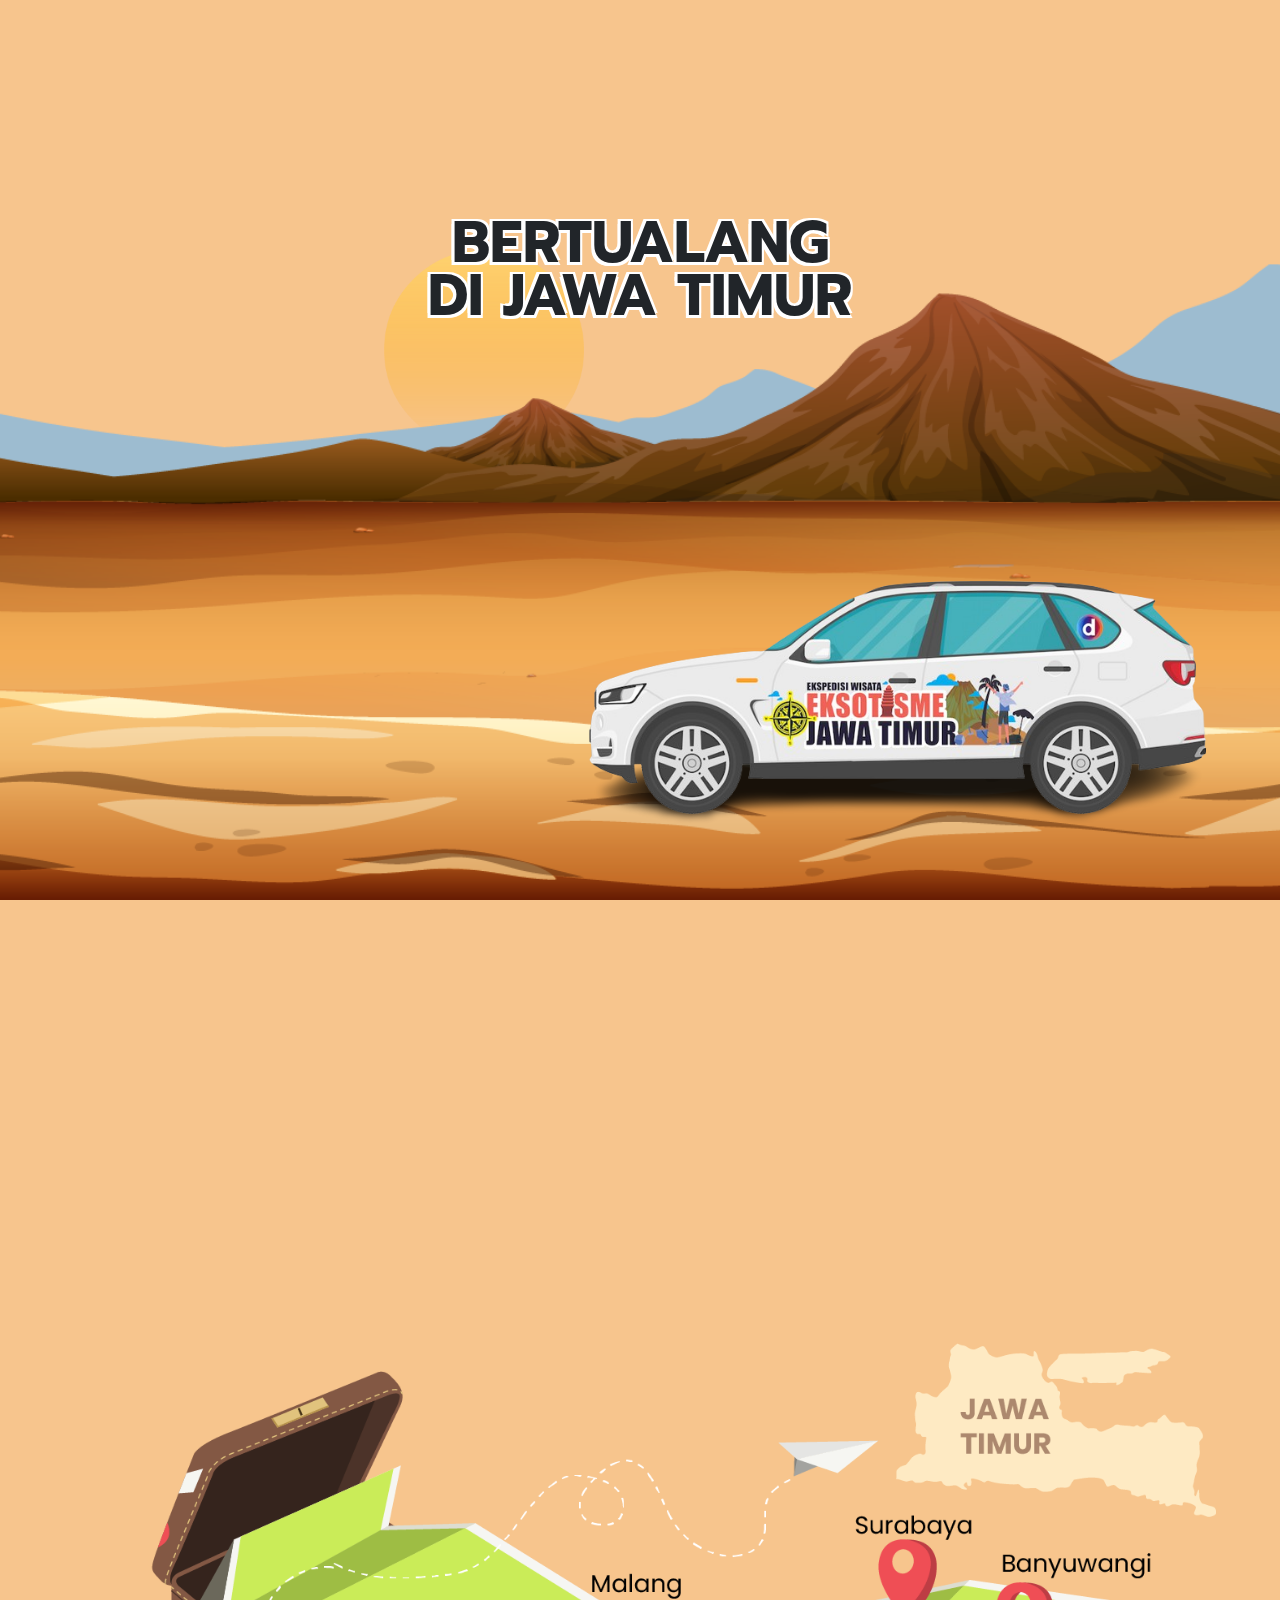
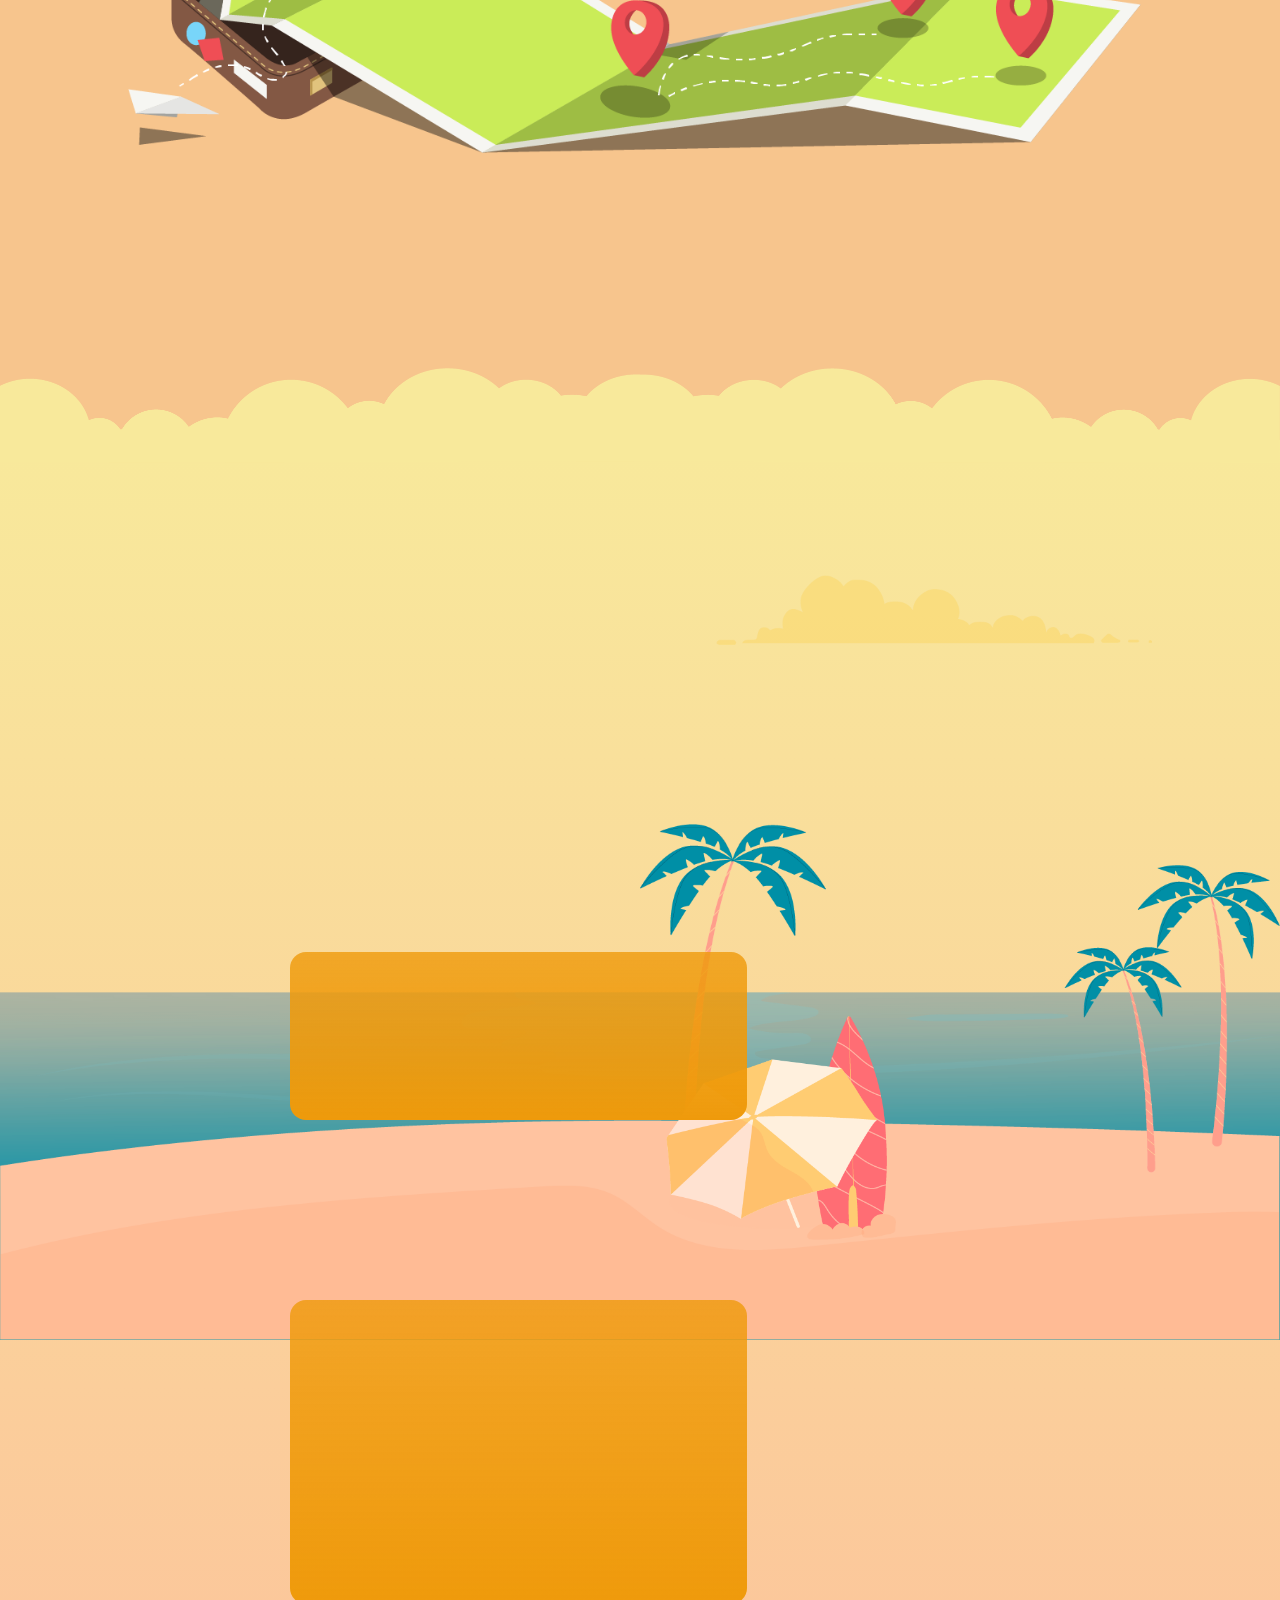
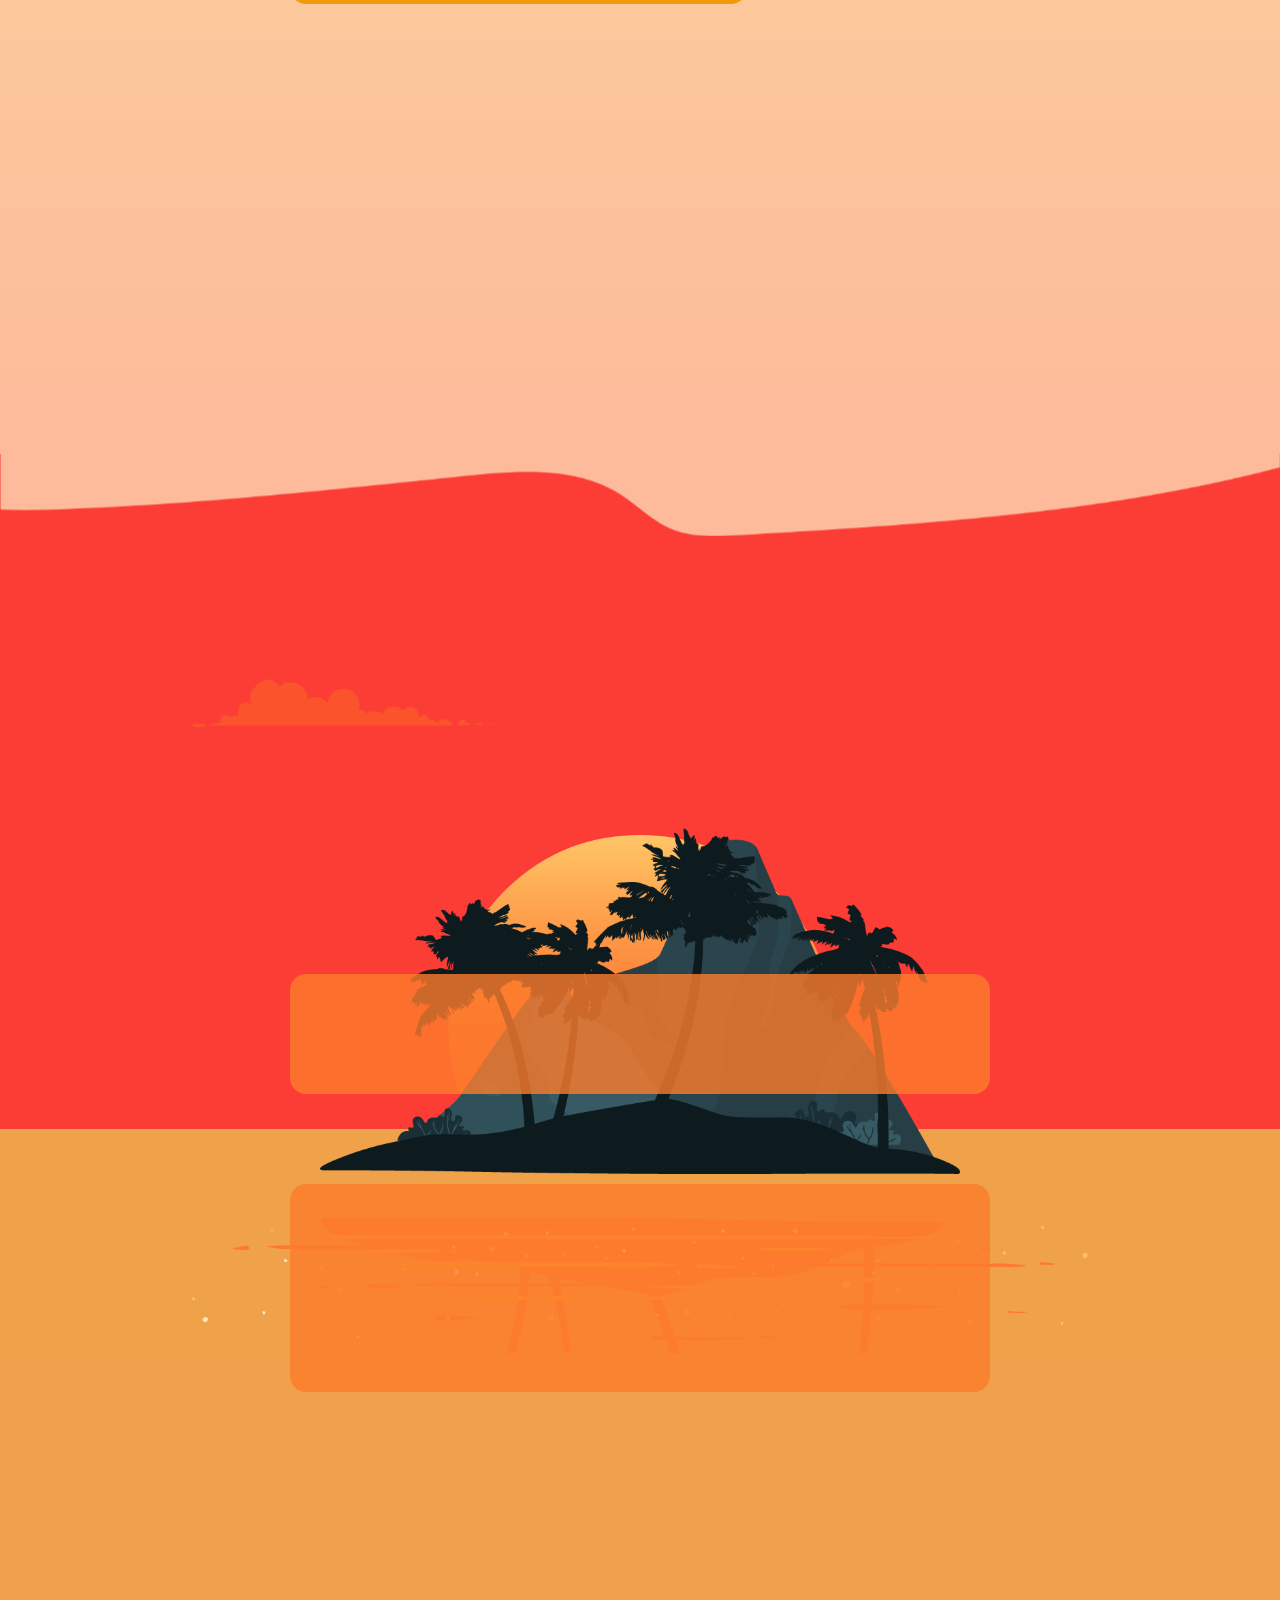
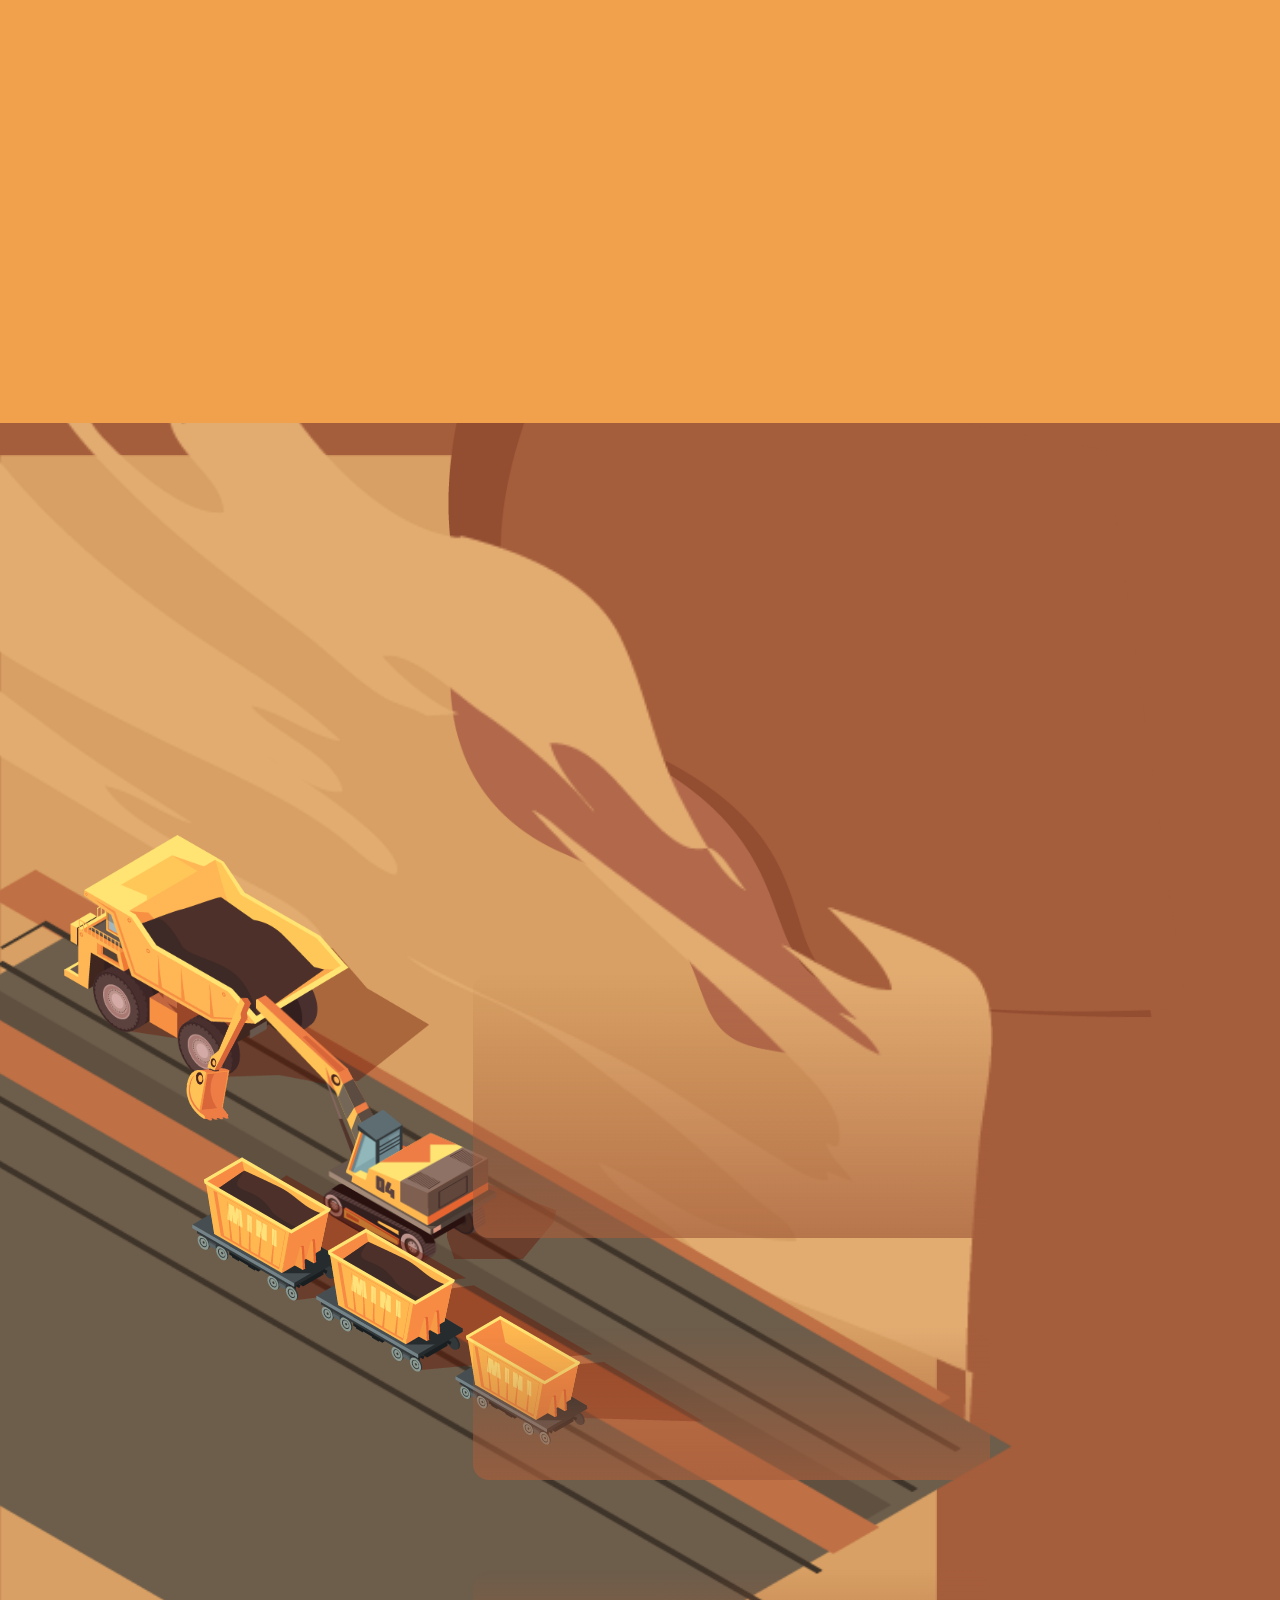
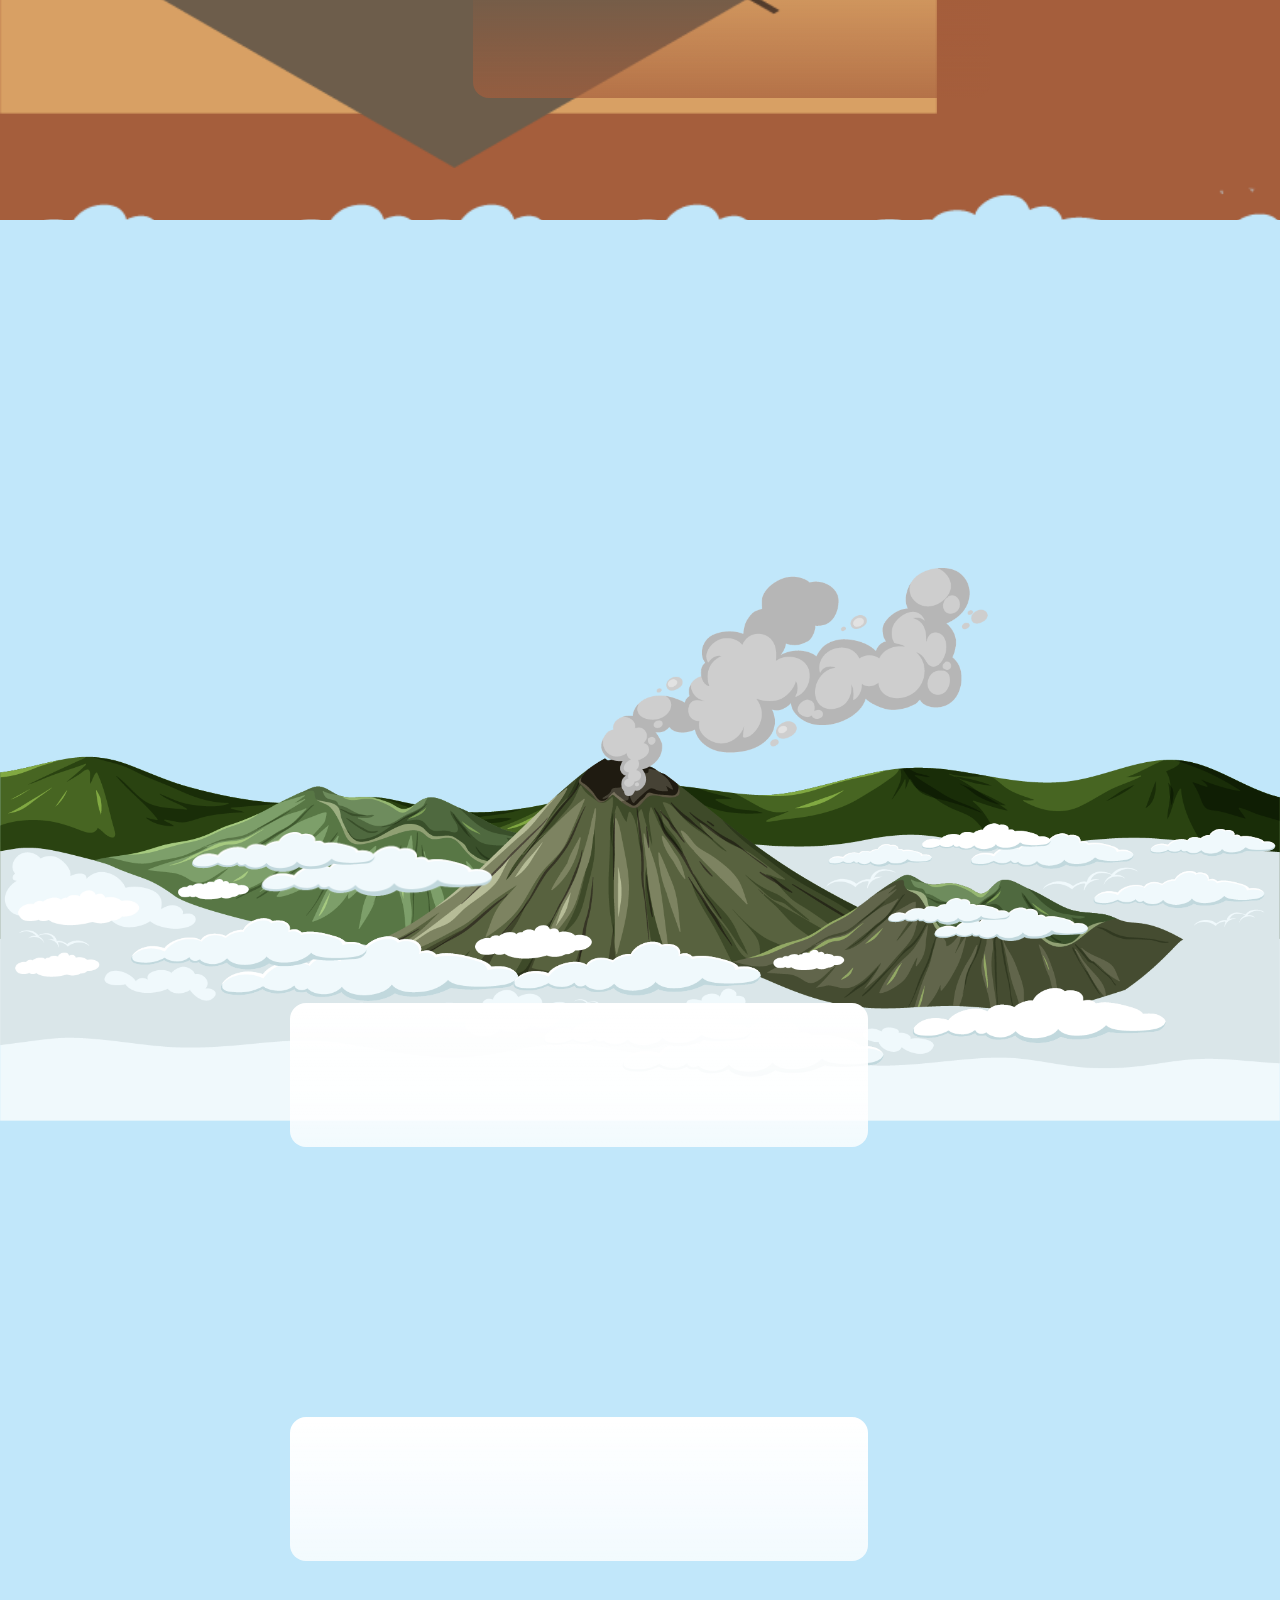
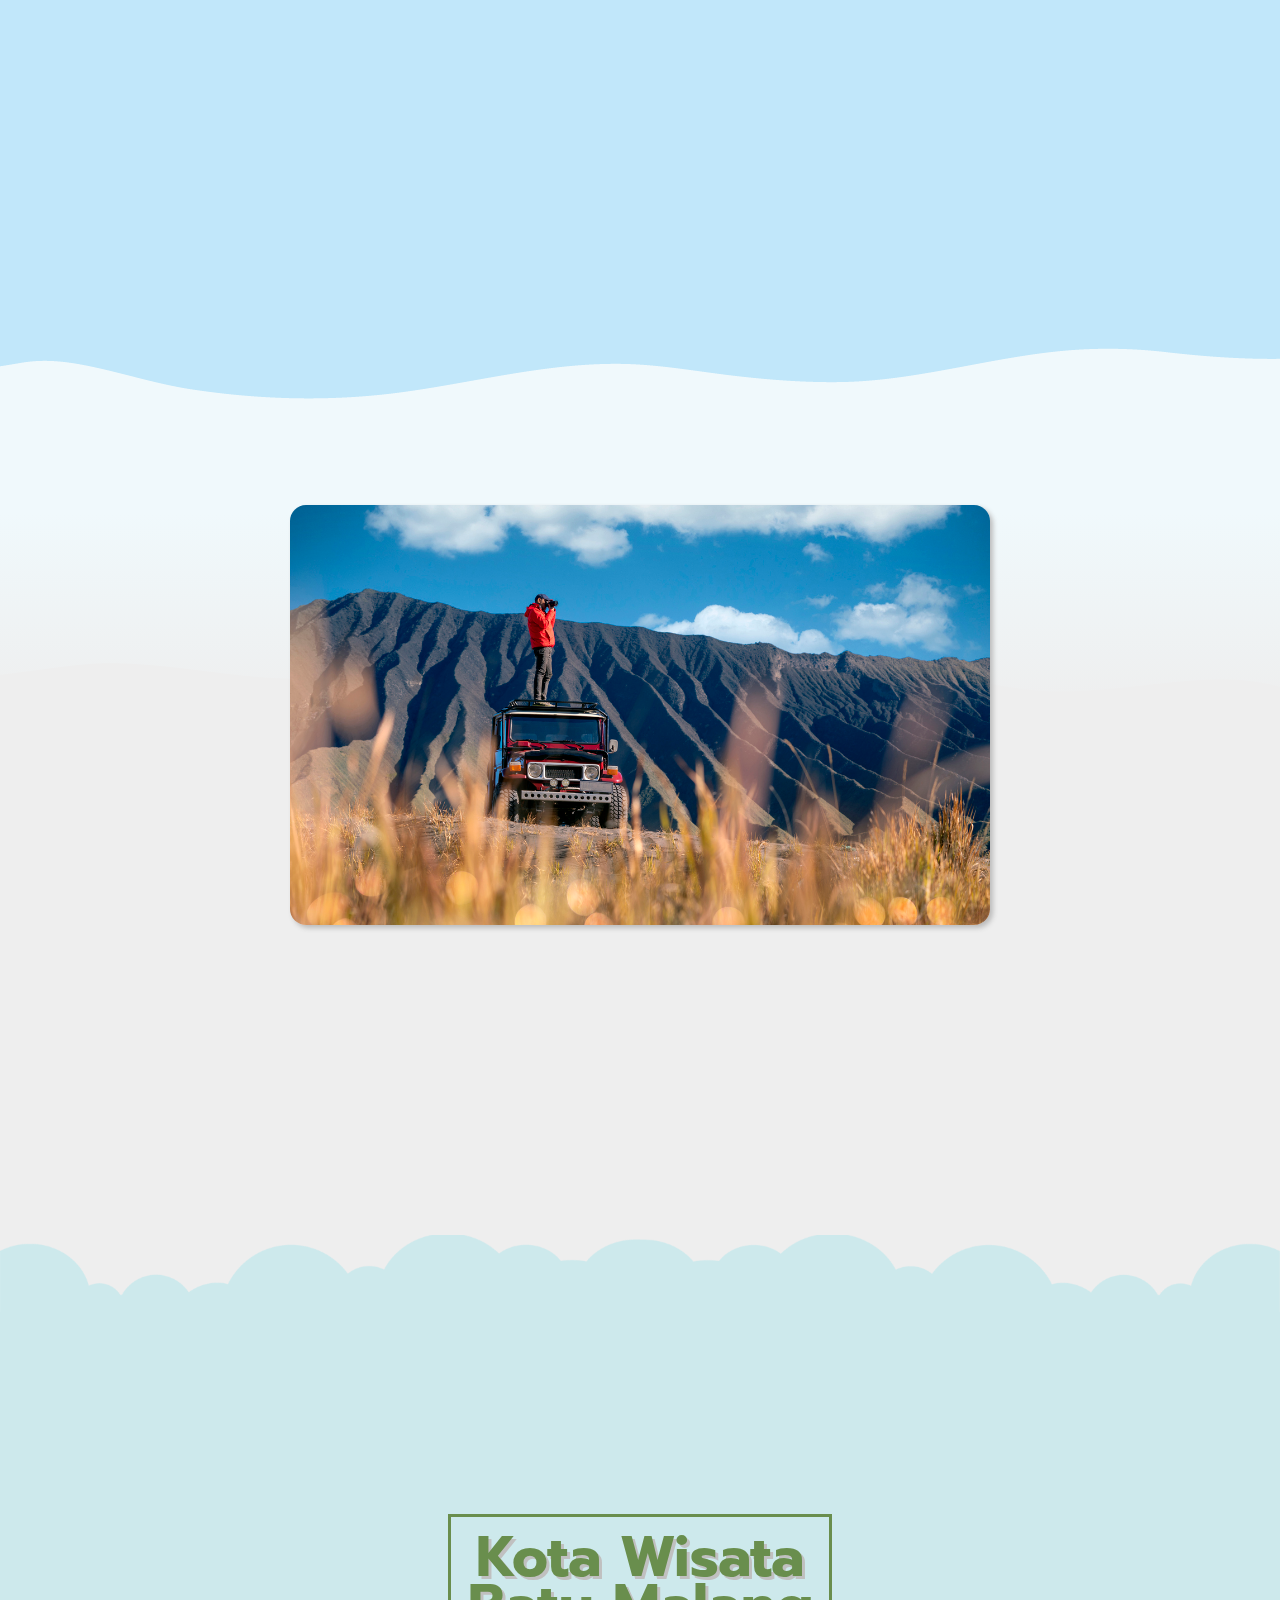
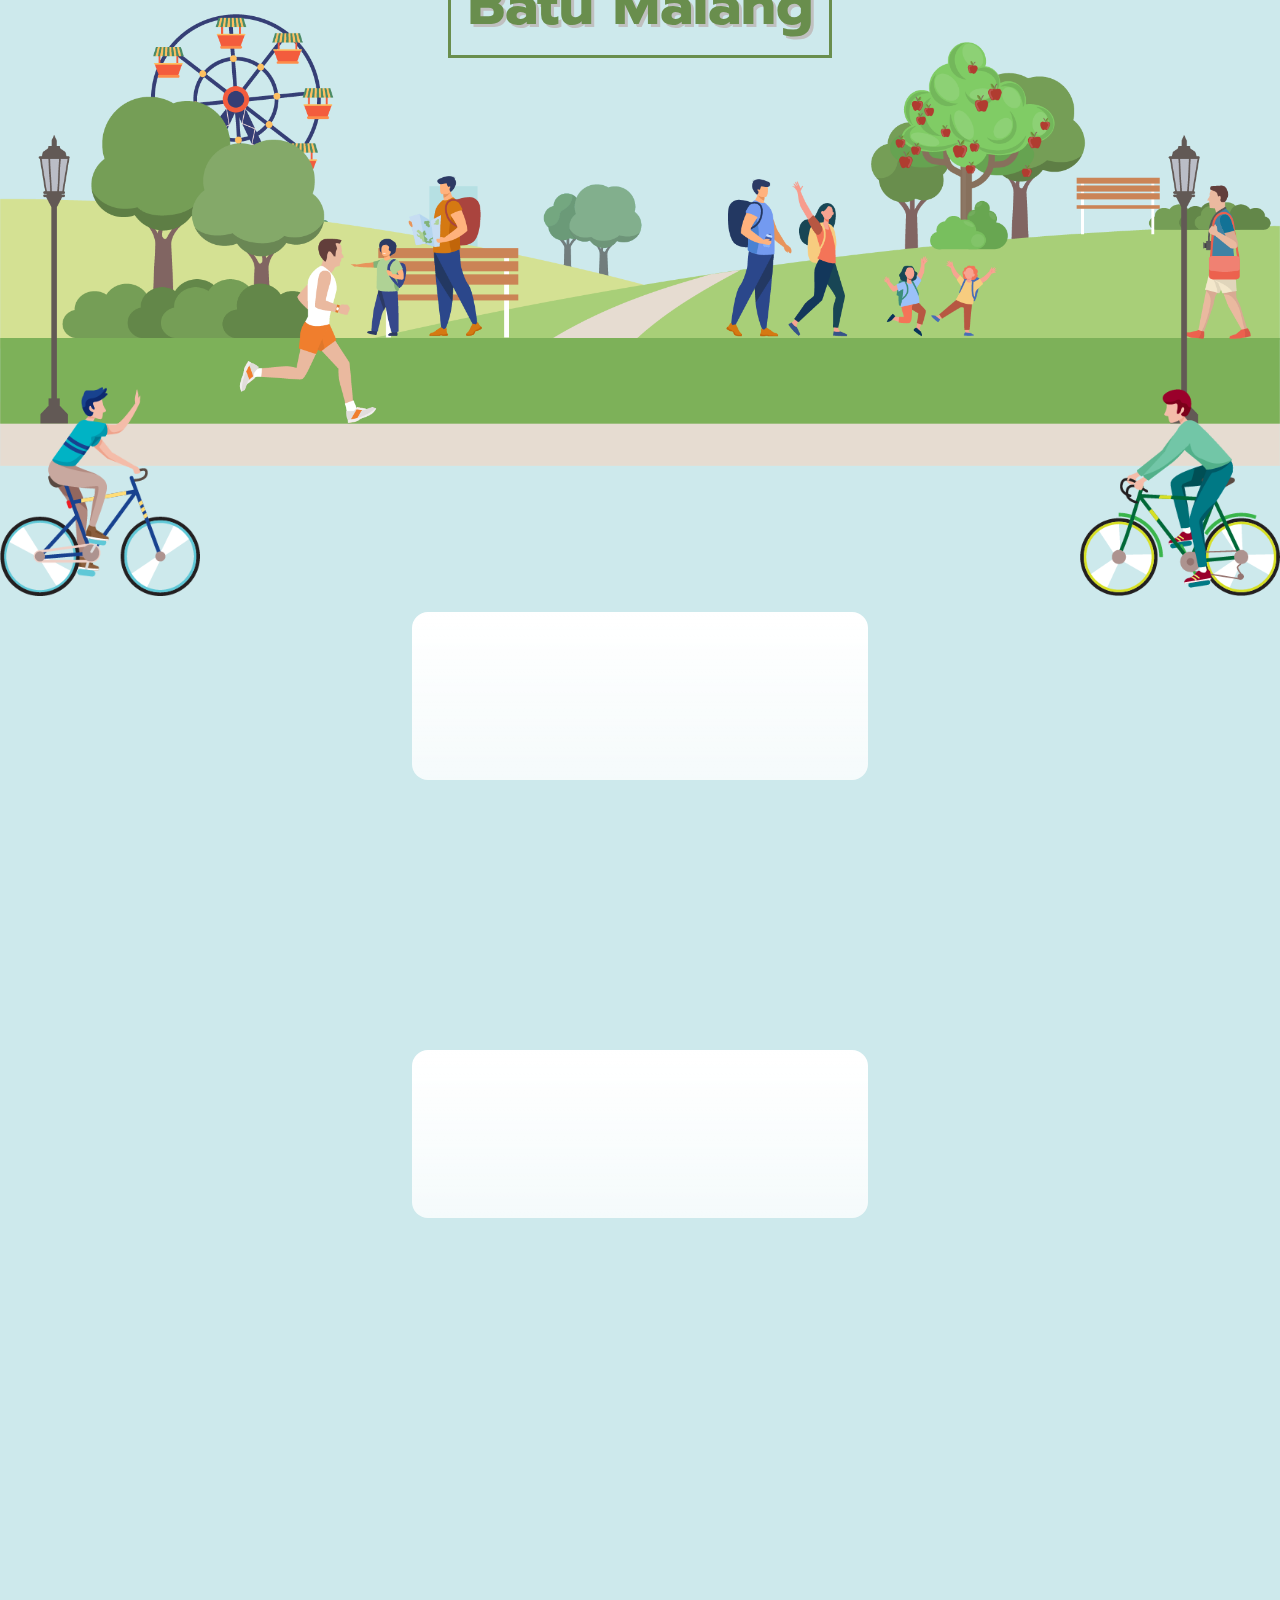
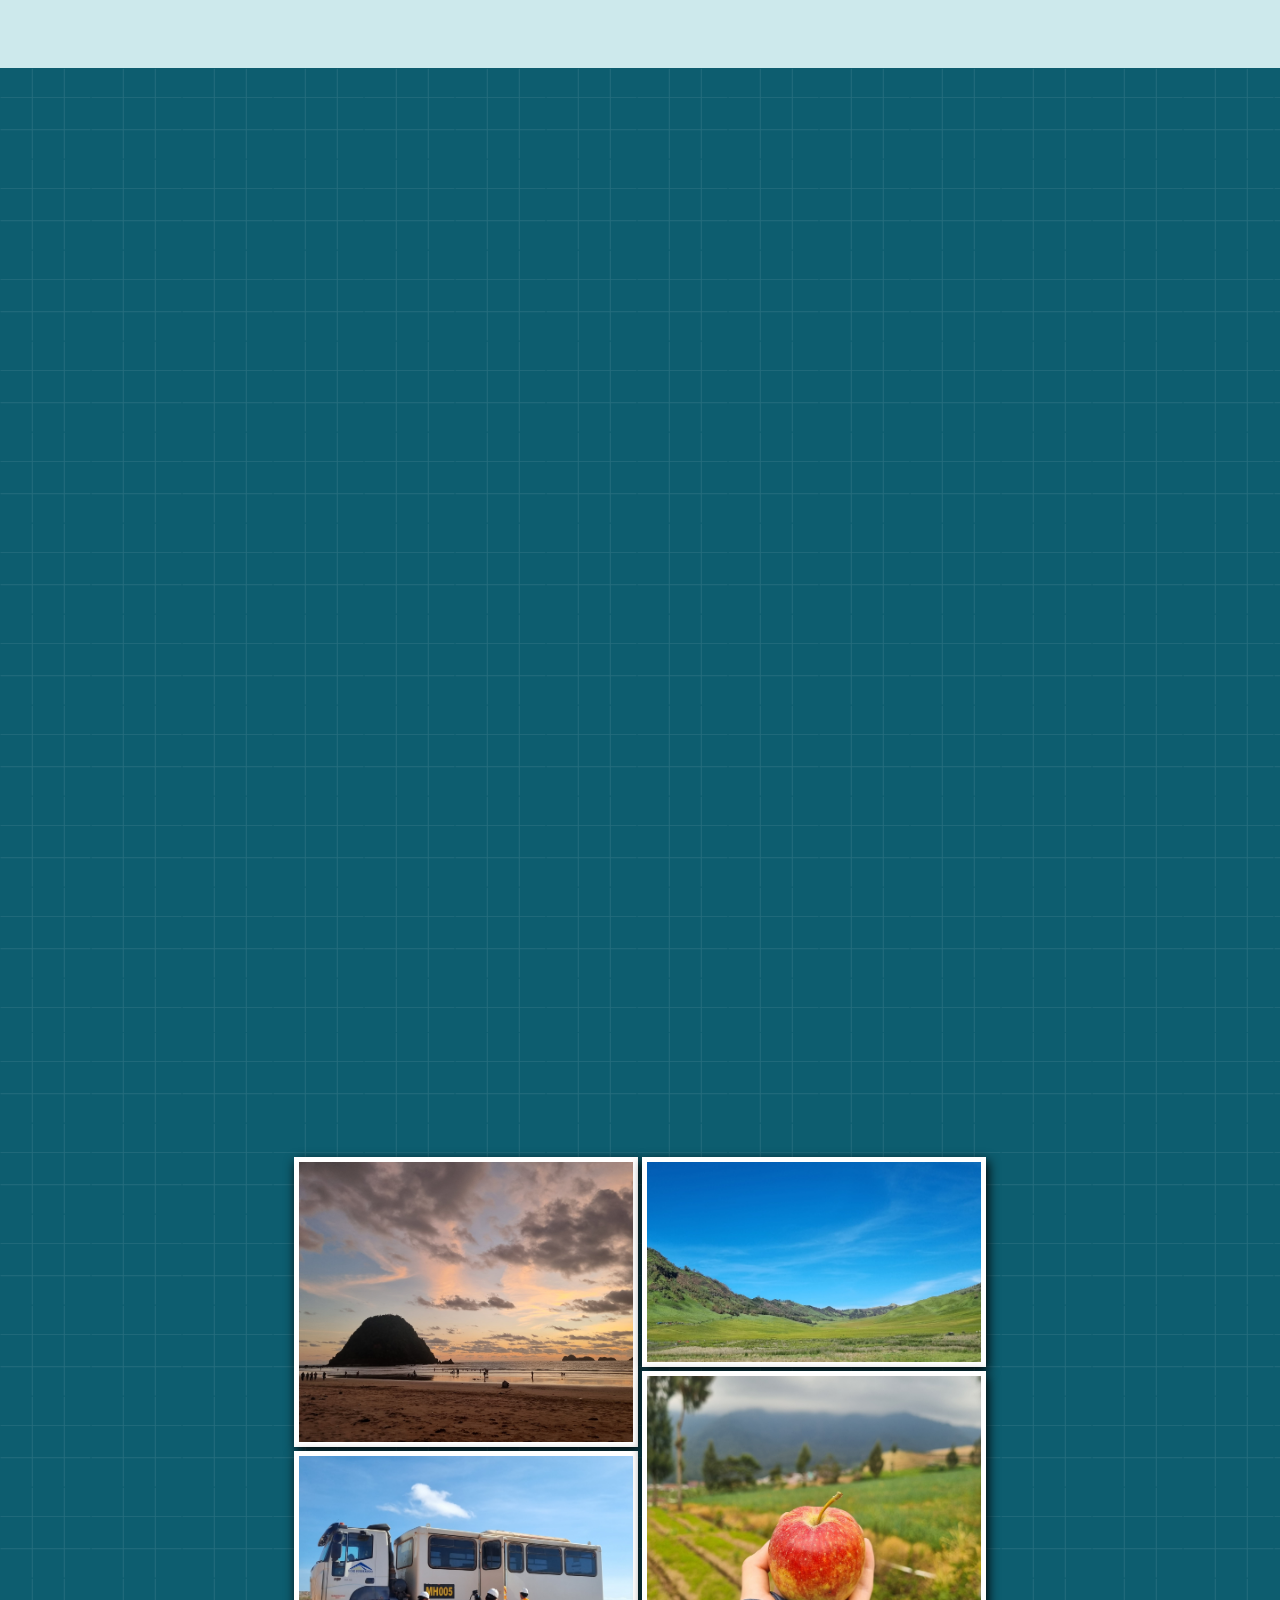
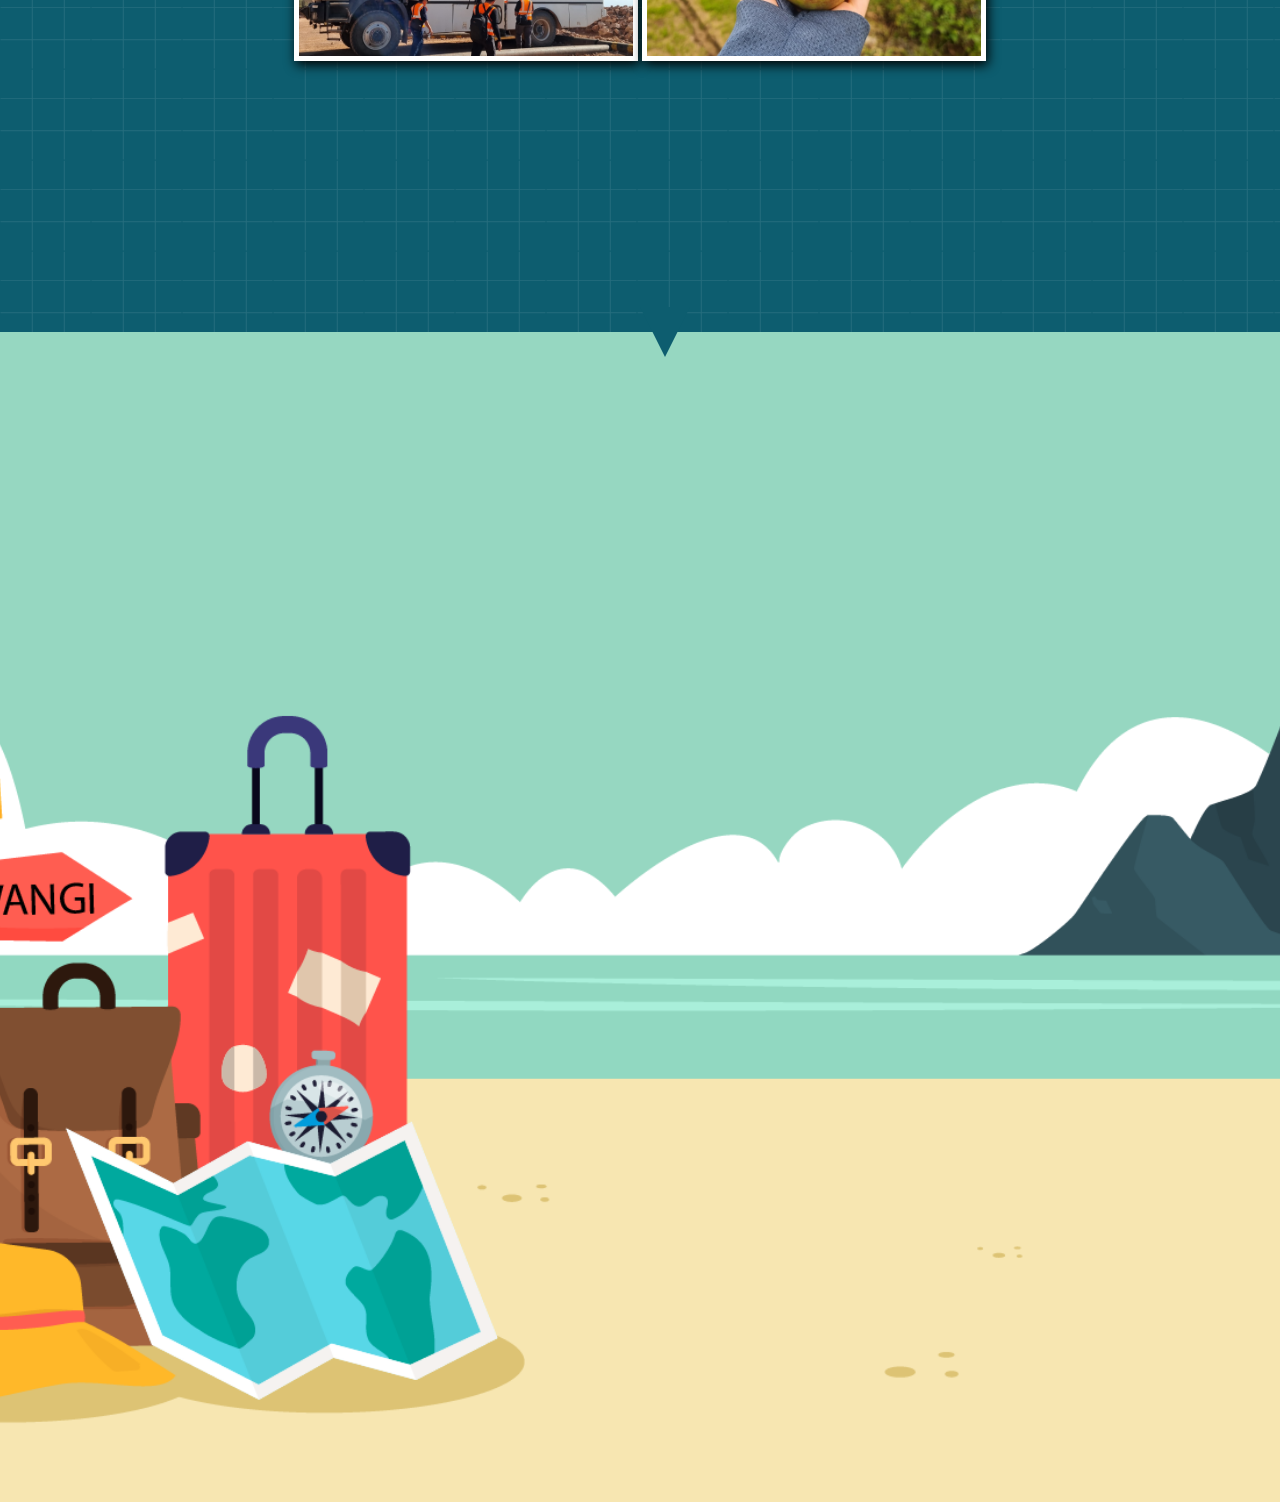
==== commit 467fa0f1: "ded" ====
--- a/index.html
+++ b/index.html
@@ -17,6 +17,9 @@
 <body>
     <main>
         <section class="banner">
+            <div class="peta-judul">
+                <img src="img/petajudul.png" alt="">
+            </div>
             <div class="judul">
                 <h2>Bertualang</h2>
                 <h2>di Jawa Timur</h2>
--- a/sass/style.css
+++ b/sass/style.css
@@ -1,2 +1 @@
-@import url("https://fonts.googleapis.com/css2?family=Poppins:wght@400;700&family=Tilt+Neon&family=Outfit:wght@400;700&family=Prompt:wght@400;700&display=swap");section{padding:32px 0;min-height:100vh;z-index:11;background:#eee;position:relative}@media screen and (max-width: 400px){section p{font-size:.9rem}}.slick-next,.slick-prev{z-index:17 !important}.slick-next::before,.slick-prev::before{font-family:'fontAwesome' !important;font-size:42px !important;color:#fff !important;font-weight:700 !important}@media screen and (max-width: 766px){.slick-next::before,.slick-prev::before{font-size:42px !important}}.slick-prev{left:-12px !important}@media screen and (max-width: 768px){.slick-prev{left:-24px !important}}.slick-prev::before{content:"\f104" !important}.slick-next{right:-12px !important}@media screen and (max-width: 768px){.slick-next{right:-24px !important}}.slick-next::before{content:"\f105" !important}.sticky-mode{position:sticky;left:0;right:0;top:0;bottom:0;min-height:100vh}.wrap-detikx{width:700px;position:relative;margin:0 auto}@media screen and (max-width: 766px){.wrap-detikx{width:90%;margin:0 auto;display:block}}.totop{position:relative;z-index:19}.firstletter::first-letter{float:left;font-weight:bold;margin-right:8px;font-size:60px;font-size:6rem;line-height:40px;line-height:4rem;height:4rem;text-transform:uppercase}main{overflow-x:clip}html,body{position:relative;height:100%;font-family:'Poppins'}html h2,html h3,body h2,body h3{font-weight:700;font-family:'Prompt'}.opening .point{position:absolute;width:fit-content;z-index:3;height:auto}.opening .point.malang{bottom:25%;right:40%}@media screen and (max-width: 768px){.opening .point.malang{bottom:26%;right:60%;width:80px}}@media screen and (max-width: 363px){.opening .point.malang{bottom:20%}}.opening .point.bwi{bottom:25%;right:10%}@media screen and (max-width: 768px){.opening .point.bwi{width:110px;bottom:35%;right:8%}}@media screen and (max-width: 400px){.opening .point.bwi{bottom:28%}}.opening .point img{width:100%;height:100%;object-fit:contain}.opening .peta{position:absolute;right:-10%;bottom:0;width:150%;height:auto}@media screen and (max-width: 768px){.opening .peta{bottom:-16%;width:250%;right:-20%}}.opening .peta img{width:100%;height:100%;object-fit:cover}.opening .kotak-aja{position:absolute;inset:0;width:100%;height:100%}.opening .kotak-aja img{width:100%;height:100%;object-fit:contain}@media screen and (max-width: 768px){.opening .kotak-aja img{object-fit:cover}}.opening .awan{position:relative;width:100%;height:auto;margin-bottom:16px}.opening .awan img{width:100%;height:100%;object-fit:contain}.banner{background:#f7c58d}.banner .truck{position:absolute;top:50%;left:5%;width:200px;z-index:22;height:auto}.banner .truck img{width:100%;height:100%;object-fit:contain}.banner .matahari{position:absolute;bottom:50%;width:200px;height:200px;left:30%}@media screen and (max-width: 768px){.banner .matahari{bottom:25%;width:125px;height:125px}}.banner .matahari img{width:100%;height:100%;object-fit:contain}.banner .pulau{position:absolute;left:0;top:0;z-index:1;width:50%;height:50%;display:none}@media screen and (max-width: 768px){.banner .pulau{position:absolute;display:block;left:0;top:initial;bottom:20%;z-index:1;width:100%;height:fit-content}}@keyframes kapal{0%{transform:rotateY(180deg);right:-30%}50%{transform:rotateY(180deg);right:100%}51%{transform:rotateY(0deg);right:calc(100% + 30%)}100%{transform:rotateY(0deg);right:-30%}}.banner .pulau .kapal{animation:linear infinite;animation-name:kapal;animation-duration:40s;position:absolute;bottom:85%;right:0;height:auto;width:40px}.banner .pulau .kapal img{width:100%;height:100%;object-fit:contain}.banner .pulau .detail{position:absolute;left:0;bottom:25%;width:50%;height:auto}@media screen and (max-width: 768px){.banner .pulau .detail{position:absolute;left:0;bottom:100%;width:25%;height:auto;z-index:-1}}.banner .pulau .detail img{width:100%;height:100%;object-fit:contain}.banner .pulau img{width:100%;height:100%;object-fit:contain}.banner .mobil{position:absolute;right:5vw;bottom:8%;width:50vw;height:auto;z-index:4}@media screen and (max-width: 768px){.banner .mobil{width:100%;right:-16%;bottom:5%}}.banner .mobil img{width:100%;height:100%;object-fit:contain}.banner .pasir{position:absolute;inset:0;z-index:2;width:100%;height:auto}@media screen and (max-width: 768px){.banner .pasir{inset:initial;left:0;right:0;bottom:0;width:200%;height:auto}}.banner .pasir img{width:100%;height:100%;object-fit:cover}.banner .judul{position:absolute;left:50%;top:30%;z-index:2;width:fit-content;transform:translate(-50%, -50%)}@media screen and (max-width: 768px){.banner .judul{width:90%;top:20%;transform:translate(-50%, 0%)}}.banner .judul h2{font-family:'Prompt', sans-serif;font-size:3.6rem;text-transform:uppercase;margin-bottom:0;line-height:3.3rem;text-align:center;text-shadow:-3px 3px 0 white, 2px 3px 0 white, 2px -2px 0 white, -2px 3px 0 white, -3px -2px 0 white}@media screen and (max-width: 768px){.banner .judul h2{font-size:3rem;text-align:center;line-height:3.2rem}}@media screen and (max-width: 400px){.banner .judul h2{font-size:2.6rem;text-align:center;line-height:2.4rem}}.cerita{background:#a55e3c;overflow:clip}.cerita .awanx{position:absolute;bottom:-8%;left:0;right:0;z-index:8;width:100%;height:200px}.cerita .awanx img{width:100%;height:100%;object-fit:cover}.cerita::before{content:"";position:absolute;top:-10vh;width:100%;height:100px;left:0;right:0;background:#a55e3c}.cerita .abs{position:absolute}.cerita .abs-3{left:0;top:0;bottom:0;height:140%}@media screen and (max-width: 768px){.cerita .abs-3{left:0;bottom:-78vh;width:fit-content;height:auto}}@media screen and (min-width: 1600px){.cerita .abs-3{left:0;top:0;bottom:0;height:100%}}.cerita .abs-2{left:35vw;top:-12vh;bottom:0;height:80%}@media screen and (max-width: 768px){.cerita .abs-2{left:initial;bottom:-8vh;width:fit-content;height:auto;transform:rotate(-29deg);right:0}}@media screen and (min-width: 1600px){.cerita .abs-2{left:25vw;top:-12vh;bottom:0;height:80%}}.cerita .abs-1{left:-20vw;width:auto;height:140%;bottom:-10vh}@media screen and (max-width: 768px){.cerita .abs-1{left:-76vw;width:auto;height:80%;bottom:-20vh}}@media screen and (min-width: 1900px){.cerita .abs-1{left:-20vw;height:100%;bottom:-10vh}}.cerita .abs img{width:100%;height:100%;object-fit:contain}.cerita .abs-rel{bottom:-46vh;left:-36vw;width:auto;height:100%}@media screen and (max-width: 768px){.cerita .abs-rel{left:-100vw}}@media screen and (min-width: 1400px){.cerita .abs-rel{bottom:-40vh;left:-50vw}}@keyframes banner{0%{transform:rotateY(0deg);bottom:30%;left:5%}20%{bottom:30%;left:5%}50%{bottom:70%;left:-30%}51%{bottom:calc(50% + 300px);left:-55%}100%{bottom:30%;left:5%}}@keyframes banner-mob{0%{transform:rotateY(0deg);bottom:18vh;left:12%}20%{bottom:18vh;left:12%}50%{bottom:40vh;left:-60%}51%{bottom:43vh;left:-62%}100%{bottom:18vh;left:12%}}.cerita .abs.mobil-1{left:5%;bottom:30%;height:250px;width:fit-content;animation:linear infinite;animation-name:banner;animation-duration:12s}@media screen and (max-width: 768px){.cerita .abs.mobil-1{height:18vh;bottom:18vh;left:12%;animation:linear infinite;animation-name:banner-mob;animation-duration:15s}}.cerita .abs.mobil-2{left:20%;bottom:10vh;height:30vh;z-index:1}@media screen and (max-width: 768px){.cerita .abs.mobil-2{left:initial;height:18vh;bottom:10vh;right:6vw}}.cerita .abs.mobil-2 .bayang{position:absolute;right:-52%;height:80px;bottom:6px}@media screen and (max-width: 768px){.cerita .abs.mobil-2 .bayang{right:-44%;height:56px}}.cerita .abs.mobil-2 .bayang img{width:100%;height:100%;object-fit:contain}.cerita .abs.mobil-2 .lala{position:relative;z-index:2}@keyframes Gali{0%, 100%{transform:rotate(-5deg);top:2%;left:-40%}50%{transform:rotate(-15deg);top:4%;left:-36%}}@keyframes GaliBig{0%, 100%{transform:rotate(-5deg);top:2%;left:-30%}50%{transform:rotate(-20deg);top:4%;left:-24%}}.cerita .abs.mobil-2 .gali{animation:Gali 2s linear infinite;position:absolute;left:-40%;width:120px;top:2%;transform:rotate(-5deg);height:120px;z-index:1}@media screen and (max-width: 768px){.cerita .abs.mobil-2 .gali{width:100px;height:100px;left:-50%}}@media screen and (min-width: 1500px){.cerita .abs.mobil-2 .gali{animation:GaliBig 2s linear infinite;left:-30%}}@media screen and (max-width: 400px){.cerita .abs.mobil-2 .gali{width:80px;height:80px;left:-40%}}.cerita .abs.kereta-1{bottom:0;left:8vw;display:none}@media screen and (max-width: 768px){.cerita .abs.kereta-1{bottom:5vh}}@keyframes kereta{0%{bottom:-20vh;left:15vw}30%{bottom:-20vh;left:15vw}50%{bottom:50vh;left:-45vw}51%{bottom:55vh;left:-50vw}100%{bottom:-20vh;left:15vw}}@keyframes kereta-mob{0%{bottom:-3vh;left:12%}30%{bottom:-3vh;left:12%}50%{bottom:20%;left:-70%}51%{bottom:22%;left:-83%}100%{bottom:-3vh;left:12%}}.cerita .abs.kereta-2{bottom:-10vh;animation:linear infinite;animation-name:kereta;animation-duration:10s;left:15vw;z-index:2;height:fit-content}@media screen and (max-width: 768px){.cerita .abs.kereta-2{bottom:-3vh;left:8%;height:180px;animation:linear infinite;animation-name:kereta-mob;animation-duration:12s}}.cerita .wrap-detikx{margin-top:-50vh}@media screen and (max-width: 768px){.cerita .wrap-detikx{margin-top:-100vh}}.cerita .judul{color:#ffe473;font-size:2.2rem;text-align:right;margin:0}@media screen and (max-width: 768px){.cerita .judul{font-size:1.8rem;text-align:left}}.cerita .sub-judul{font-size:1rem;text-align:right;font-weight:700;color:#e2ac71}@media screen and (max-width: 768px){.cerita .sub-judul{text-align:left;padding:0}}.cerita .content{text-align:right;color:white;padding:8px 8px;margin-bottom:10vh;border-radius:16px;background:linear-gradient(to bottom, transparent, rgba(165,94,60,0.7))}@media screen and (max-width: 768px){.cerita .content{text-align:left;margin-bottom:20vh}}@media screen and (max-width: 768px){.cerita .content.mar-bot{margin-bottom:50vh}}.pantai{background:linear-gradient(to left, #058ac7, #95e0ce);overflow:clip;display:none}@media screen and (max-width: 768px){.pantai{background:linear-gradient(to bottom, #058ac7, #95e0ce)}}.pantai .test-pulau{position:absolute;bottom:35vh;right:-8vw;width:35%;height:fit-content}@media screen and (max-width: 768px){.pantai .test-pulau{position:absolute;bottom:35vh;right:50vw;width:70%;height:fit-content}}.pantai .test-pulau img{width:100%;height:100%;object-fit:contain}.pantai .ombak{position:absolute;right:2vw;bottom:-8vh;width:auto;height:fit-content}@media screen and (max-width: 768px){.pantai .ombak{position:absolute;right:-10vw;bottom:15vh;width:100%;height:50vh}}.pantai .ombak img{width:100%;height:100%;object-fit:contain}.pantai .content{color:white}.pantai .wrap-detikx{margin-top:-30vh}@media screen and (max-width: 768px){.pantai .wrap-detikx{margin-top:-80vh}}.pantai .judul{font-size:2.8rem;margin-bottom:16px}@media screen and (max-width: 768px){.pantai .judul{font-size:1.8rem}}.pantai .hello{background:linear-gradient(to bottom, #058ac7, rgba(5,138,199,0.5));padding:8px;border-radius:16px;margin-bottom:10vh}@media screen and (max-width: 768px){.pantai .hello{margin-bottom:40vh}}.sunset{padding-top:0;background:#f1a04b;padding-bottom:1px}.sunset .help-bg{position:absolute;top:-8vh;left:0;right:0;width:100%;height:auto;transform:rotate(180deg);z-index:2}@media screen and (max-width: 768px){.sunset .help-bg{top:0}}.sunset .help-bg img{width:100%;height:100%;object-fit:contain}.sunset .bg{background:linear-gradient(to top, #f0a24b 25%, #fb3d36 25%);position:absolute;inset:0}@media screen and (max-width: 768px){.sunset .bg{background:linear-gradient(to top, #f0a24b 37%, #fb3d36 37%)}}.sunset .img{width:fit-content;height:auto}.sunset .img img{width:100%;height:100%;object-fit:contain}.sunset .awan{position:absolute;top:25%;left:15%;height:auto;width:300px}@media screen and (max-width: 768px){.sunset .awan{width:fit-content}}.sunset .awan img{width:100%;height:100%;object-fit:contain}.sunset .pulau{position:absolute;bottom:20vh;left:50%;z-index:3;width:50%;height:auto;transform:translate(-50%, 0)}@media screen and (max-width: 768px){.sunset .pulau{width:100%;height:auto;bottom:35vh}}.sunset .pulau-bayangan{position:absolute;bottom:0vh;left:50%;z-index:2;width:70%;height:auto;transform:translate(-50%, 0)}@media screen and (max-width: 768px){.sunset .pulau-bayangan{width:150%;height:fit-content;bottom:25vh}}.sunset .matahari{position:absolute;bottom:15vh;left:50%;z-index:1;width:30%;height:auto;transform:translate(-50%, 0)}@media screen and (max-width: 768px){.sunset .matahari{width:50%;height:auto;bottom:35vh}}.sunset .awan-atas{position:absolute;bottom:-5%;z-index:3;left:50%;transform:translate(-50%, 0);width:120%;height:auto}@media screen and (max-width: 768px){.sunset .awan-atas{bottom:-1%}}.sunset .awan-atas img{width:100%;height:100%;object-fit:contain}.sunset .wrap-detikx{margin-top:-50vh}@keyframes burung{0%, 100%{bottom:50vh;opacity:0;transform:scale(0)}20%{bottom:50vh;opacity:0;transform:scale(0)}30%{bottom:50vh;opacity:1;transform:scale(1)}50%{bottom:52vh;opacity:1;transform:scale(1)}70%{bottom:55vh;transform:scale(1);opacity:.5}80%{bottom:55vh;opacity:0;transform:scale(0)}100%{bottom:55vh;opacity:0;transform:scale(0)}}.sunset .burung{animation:burung 15s linear infinite;position:absolute;opacity:0;right:15vw;bottom:50vh}@media screen and (max-width: 768px){.sunset .burung{bottom:60vh}}.sunset .judul{text-align:center;color:white;font-size:2.8rem;margin-bottom:16px;text-shadow:3px 3px #600603}@media screen and (max-width: 768px){.sunset .judul{font-size:1.8rem}}.sunset .hello{background:rgba(252,124,44,0.8);padding:16px;border-radius:16px;margin-bottom:10vh}.sunset .hello.mar-bot{margin-bottom:70vh}.sunset .hello p,.sunset .hello li{color:white}.sunset .abs{display:none}@media screen and (max-width: 768px){.sunset .abs{left:-6%;z-index:4;display:block;bottom:-15%;position:absolute;transform:rotate(130deg);width:115%;height:auto}}.sunset .abs img{width:100%;height:100%;object-fit:contain}.pesisir{background:linear-gradient(to top, #fdbb9b, #f8e99b);padding:0}.pesisir .wrap-detikx{margin-top:-50vh}.pesisir .awan-kuning{position:absolute;left:0;right:0;top:-8vh;width:100%;height:fit-content}@media screen and (max-width: 768px){.pesisir .awan-kuning{top:-3vh}}.pesisir .awan-kuning img{width:100%;height:100%;object-fit:contain}.pesisir .judul{font-size:2.8rem;color:#d85c5c}@media screen and (max-width: 768px){.pesisir .judul{font-size:2rem}}.pesisir .hello{background:linear-gradient(to top, #ef9a0b, rgba(239,154,11,0.8));padding:16px;border-radius:16px;margin-bottom:20vh;color:white}.pesisir .hello.mar-bot{margin-bottom:50vh}.pesisir .mobil{position:absolute;right:-16%;z-index:3;width:fit-content;height:50%;bottom:20px}@media screen and (max-width: 768px){.pesisir .mobil{bottom:72px;width:60%;height:auto}}.pesisir .mobil img{width:100%;height:100%;object-fit:contain}.pesisir .pohon{position:absolute;right:0;bottom:157px;z-index:1;width:50%}@media screen and (max-width: 768px){.pesisir .pohon{width:100%;bottom:80px}}.pesisir .pohon img{width:100%;height:100%;object-fit:contain}.pesisir .awan{position:absolute;right:10%;top:15%;width:fit-content;height:70px}.pesisir .awan img{width:100%;height:100%;object-fit:contain}.pesisir .alat{position:absolute;bottom:100px;right:30vw;width:18%;height:auto;z-index:2}@media screen and (max-width: 768px){.pesisir .alat{right:40%;width:20%}}.pesisir .alat img{width:100%;height:100%;object-fit:contain}.pesisir .aer{position:absolute;bottom:0;left:0;right:0}@media screen and (max-width: 768px){.pesisir .aer{bottom:72px}}.pesisir .aer img{width:100%;height:auto;object-fit:contain}.pesisir .pasir{position:absolute;bottom:0;left:0;right:0;width:100%;z-index:1;height:fit-content}@media screen and (max-width: 768px){.pesisir .pasir{bottom:72px}}.pesisir .pasir img{width:100%;height:auto}.bromo{background:#c1e7fa;padding:1px 0;overflow-y:clip}@keyframes awanbromo{0%, 100%{left:15%}50%{left:25%}}.bromo .awan-bromo{position:absolute;animation:awanbromo 10s linear infinite;bottom:25%;left:15%;width:300px;height:auto;z-index:3}@media screen and (max-width: 768px){.bromo .awan-bromo{bottom:12%;width:120px}}.bromo .awan-bromo img{width:100%;height:100%;object-fit:contain}@keyframes awanbromo2{0%, 100%{right:15%}50%{right:20%}}.bromo .awan-bromo2{position:absolute;animation:awanbromo2 13s linear infinite;bottom:20%;right:15%;width:200px;height:auto;z-index:3}@media screen and (max-width: 768px){.bromo .awan-bromo2{bottom:12%;width:120px}}.bromo .awan-bromo2 img{width:100%;height:100%;object-fit:contain}.bromo .gunung{position:absolute;left:0;right:0;bottom:0vh;width:100%;height:auto}@media screen and (max-width: 768px){.bromo .gunung{bottom:0;width:160%;transform:translate(-50%, 0);left:50%}}.bromo .gunung img{width:100%;height:100%;object-fit:cover}.bromo .content .judul{color:#507125;font-size:2.8rem}@media screen and (max-width: 768px){.bromo .content .judul{font-size:1.7rem}}.bromo .content .hello{padding:16px;border-radius:16px;margin-bottom:30vh;background:linear-gradient(to bottom, #fff, rgba(255,255,255,0.8))}@media screen and (max-width: 768px){.bromo .content .hello{margin-bottom:10vh}}.bromo .content .hello.mar-bot{margin-bottom:50vh}.bromo .wrap-detikx{margin-top:-20vh}@media screen and (max-width: 768px){.bromo .wrap-detikx{margin-top:-90vh}}.lautan-pasir{padding:32px 0 90px}.lautan-pasir .judul{font-size:2.8rem}@media screen and (max-width: 768px){.lautan-pasir .judul{font-size:1.8rem}}.lautan-pasir .awan{position:absolute;bottom:-16px;left:0;right:0;width:100%;height:auto}.lautan-pasir .awan img{width:100%;height:100%;object-fit:cover}.lautan-pasir .batas{position:absolute;top:-8vh;left:0;right:0}.lautan-pasir .batas::before{content:"";position:absolute;left:0;right:0;bottom:0;width:100%;height:200px;background:linear-gradient(to top, #eee, transparent)}@media screen and (max-width: 768px){.lautan-pasir .batas::before{background:transparent}}.lautan-pasir .img{width:100%;height:420px;border-radius:16px;box-shadow:3px 3px 5px #bbb}@media screen and (max-width: 768px){.lautan-pasir .img{height:320px}}.lautan-pasir .img img{width:100%;border-radius:16px;height:100%;object-fit:cover}.lautan-pasir .content{margin:16px 0}.pembukaan{background:#f7c58d}.pembukaan .wrap-detikx{position:relative;top:-80vh}.pembukaan .coba-peta{position:absolute;bottom:5%;left:50%;width:80%;height:50%;transform:translate(-50%, 0)}@media screen and (max-width: 768px){.pembukaan .coba-peta{width:100%}}.pembukaan .coba-peta img{width:100%;height:100%;object-fit:contain}.pembukaan .jatim{position:absolute;right:5%;bottom:35%;width:320px;height:auto}@media screen and (max-width: 768px){.pembukaan .jatim{bottom:35%;width:110px}}.pembukaan .jatim img{width:100%;height:100%;object-fit:contain}.malang{background:#cde9ec;padding:0}@keyframes sepeda2{0%{transform:rotateY(0deg);right:-30%}50%{transform:rotateY(0deg);right:100%}51%{transform:rotateY(180deg);right:calc(100% + 30%)}100%{transform:rotateY(180deg);right:-30%}}@keyframes sepeda1{0%{transform:rotateY(0deg);left:-30%}50%{transform:rotateY(0deg);left:100%}51%{transform:rotateY(180deg);left:calc(100% + 30%)}100%{transform:rotateY(180deg);left:-30%}}.malang .sepeda1{position:absolute;position:absolute;animation:linear infinite;animation-name:sepeda1;animation-duration:20s;bottom:16px;left:0%;width:200px;height:fit-content;z-index:3}@media screen and (max-width: 768px){.malang .sepeda1{height:100px}}@media screen and (min-width: 1500px){.malang .sepeda1{width:300px}}.malang .sepeda1 img{width:100%;height:100%;object-fit:contain}.malang .sepeda2{position:absolute;animation:linear infinite;animation-name:sepeda2;animation-duration:20s;bottom:16px;right:0%;width:200px;height:fit-content;z-index:3}@media screen and (max-width: 768px){.malang .sepeda2{height:100px}}@media screen and (min-width: 1500px){.malang .sepeda2{width:300px}}.malang .sepeda2 img{width:100%;height:100%;object-fit:contain}.malang .kota-batu{position:absolute;inset:0;width:100%;height:auto}@media screen and (max-width: 768px){.malang .kota-batu{inset:initial;bottom:0;left:0;height:35%;right:0}}.malang .kota-batu img{width:100%;height:100%;object-fit:contain}@media screen and (max-width: 768px){.malang .kota-batu img{object-fit:cover}}.malang .judul{font-size:3.3rem}@media screen and (max-width: 768px){.malang .judul{font-size:2.8rem}}.malang .helping{position:absolute;inset:0;background:linear-gradient(to top, #c5d566 22%, #d7f0f7 20%)}@media screen and (max-width: 768px){.malang .helping{background:linear-gradient(to top, #c5d566 63%, #d7f0f7 20%)}}@media screen and (max-width: 405px){.malang .helping{background:linear-gradient(to top, #c5d566 67%, #d7f0f7 20%)}}@media screen and (min-width: 1700px){.malang .helping{background:linear-gradient(to top, #c5d566 37%, #d7f0f7 20%)}}@media screen and (max-width: 1600px){.malang .helping{background:linear-gradient(to top, #c5d566 30%, #d7f0f7 20%)}}.malang .tahu-telur{position:absolute;top:55%;right:30%;width:220px;height:auto}@media screen and (min-width: 1400px){.malang .tahu-telur{transform:translate(0, 100%)}}@media screen and (max-width: 768px){.malang .tahu-telur{position:absolute;top:26%;right:70%;width:76px;height:auto}}@media screen and (max-width: 405px){.malang .tahu-telur{top:28%}}.malang .tahu-telur img{width:100%;height:100%;object-fit:contain}.malang .stick-judul{font-size:3.5rem;top:30%;left:50%;width:30%;position:absolute;z-index:4;text-align:center;line-height:3rem;color:#698e4d;text-shadow:3px 3px silver;transform:translate(-50%, -50%)}.malang .stick-judul::before{content:"";position:absolute;right:0;top:-20%;left:0;bottom:0px;width:100%;height:150%;border:3px solid}@media screen and (max-width: 768px){.malang .stick-judul{font-size:2.3rem;line-height:2.3rem;width:70%;position:absolute}}.malang .hello{margin-bottom:30vh;background:linear-gradient(to bottom, #fff, rgba(255,255,255,0.8));padding:16px;border-radius:16px}.malang .hello.mar-bot{margin-bottom:50vh}@media screen and (max-width: 768px){.malang .hello{margin-bottom:10vh}}.malang .wrap-detikx{position:relative}.malang .taman{position:absolute;top:10%;right:0;width:70%;height:auto}@media screen and (max-width: 768px){.malang .taman{width:100%}}.malang .taman img{width:100%;height:100%;object-fit:contain}.bwi-bromo{background:#a55e3c;min-height:50%;height:50vh}.bwi-bromo .awan{position:absolute;left:0;right:0;width:100%;height:auto;bottom:-19%}@media screen and (max-width: 768px){.bwi-bromo .awan{bottom:-5%}}.bwi-bromo .awan img{width:100%;height:100%;object-fit:contain}@media screen and (max-width: 768px){.bwi-bromo{height:25vh}}.bwi-bromo .rutenya{border-bottom:3px dashed white;position:relative;height:100%}.bwi-bromo .rutenya .arrow{position:absolute;left:50%;width:120px;top:20%;transform:translate(-50%, 0) rotate(180deg);height:auto}@media screen and (max-width: 768px){.bwi-bromo .rutenya .arrow{width:70px}}.bwi-bromo .rutenya .arrow img{width:100%;height:100%;object-fit:contain}@keyframes kebromo{0%{right:0;opacity:0}20%{right:0;opacity:1}80%{right:70%;opacity:1}90%{right:70%;opacity:0}100%{right:70%;opacity:0}}.bwi-bromo .img{width:320px;opacity:0;animation:kebromo 7s linear infinite;height:auto;right:0;position:absolute;bottom:0}@media screen and (max-width: 768px){.bwi-bromo .img{width:30%}}.bwi-bromo .img img{width:100%;height:100%;object-fit:contain}.bwi-bromo .from .nama-1{position:absolute;right:5%;top:20%;font-size:2rem;color:white}@media screen and (max-width: 768px){.bwi-bromo .from .nama-1{font-size:1rem}}.bwi-bromo .tuju{position:absolute;left:5%;top:20%;color:white;font-size:2rem}@media screen and (max-width: 768px){.bwi-bromo .tuju{font-size:1rem}}.surabaya .judul{font-size:3rem}.video{background:#0d5d6f}@media screen and (max-width: 768px){.video{min-height:auto}}.video::before{background-image:url("../img/1x/kotak.png");opacity:.1;content:"";position:absolute;inset:0;width:100%;height:100%}.video .alls{position:relative;height:100vh}@media screen and (max-width: 768px){.video .alls{height:230px}}.video .alls iframe{width:100%;height:100%;filter:drop-shadow(2px 4px 6px #000);object-fit:cover;border-radius:16px}.video .alls .frame{transform:translate(-50%, -50%);top:50%;left:50%;position:absolute;width:100%;height:100%}.video .alls .tripod{position:absolute;left:-15%;bottom:0;width:120px;height:320px}.video .alls .tripod img{width:100%;height:100%;object-fit:contain}.galeri{padding:32px 0 72px;background:#0d5d6f}.galeri::before{background-image:url("../img/1x/kotak.png");opacity:.1;content:"";position:absolute;inset:0;width:100%;height:100%}.galeri .judul{font-size:3rem;color:white;text-align:center}.galeri .gallery{display:flex;padding:2px;transition:.3s}.galeri .gallery figure{margin-bottom:0}.galeri .gallery:hover .gallery__image{filter:grayscale(1)}.galeri .gallery__column{display:flex;flex-direction:column;width:50%}.galeri .gallery__link{margin:2px;overflow:hidden;cursor:pointer;border:5px solid white;cursor:pointer;filter:drop-shadow(2px 4px 6px #000)}.galeri .gallery__link:hover .gallery__image{filter:grayscale(0)}.galeri .gallery__link:hover .gallery__caption{opacity:1}.galeri .gallery__thumb{position:relative}.galeri .gallery__thumb--odd{height:280px}.galeri .gallery__thumb--even{height:200px}.galeri .gallery__thumb img{height:100%;object-fit:cover}.galeri .gallery__image{display:block;width:100%;transition:.3s}.galeri .gallery__image:hover{transform:scale(1.1)}.galeri .gallery__caption{position:absolute;bottom:0;left:0;padding:25px 15px 15px;width:100%;font-size:16px;color:white;opacity:0;background:linear-gradient(0deg, rgba(0,0,0,0.5) 0%, rgba(255,255,255,0) 100%);transition:.3s}.modal .close{position:absolute;right:-15%;z-index:9;font-size:5rem;color:white}@media screen and (max-width: 768px){.modal .close{right:0;top:-10%}}.modal .modal-dialog{max-width:800px}@media screen and (max-width: 768px){.modal .modal-dialog{width:80%;margin:0 auto}}.modal .modal-dialog .modal-content{background:transparent}.modal .modal-dialog .slider-for{margin-bottom:16px}@media screen and (max-width: 768px){.modal .modal-dialog .slider-for{margin-top:30px}}.modal .modal-dialog .slider-for .img{height:80vh;width:100%;border-radius:16px}@media screen and (max-width: 768px){.modal .modal-dialog .slider-for .img{height:50vh}}.modal .modal-dialog .slider-for .img img{width:100%;height:100%;border-radius:16px;object-fit:cover}@media screen and (max-width: 768px){.modal .modal-dialog .slider-nav{display:none}}.modal .modal-dialog .slider-nav .img{height:120px;width:100%;border-radius:16px;margin:0 8px}.modal .modal-dialog .slider-nav .img img{width:100%;border-radius:16px;height:100%;object-fit:cover}.modal-backdrop.show{opacity:.8 !important}.credit{background:#96d7c1}.credit::before{content:"";position:absolute;top:0;transform:translate(0, -50%);width:0;height:0;left:50%;border-left:25px solid transparent;border-right:25px solid transparent;border-top:50px solid #0d5d6f}@media screen and (max-width: 768px){.credit::before{left:45%}}@media screen and (max-width: 768px){.credit{min-height:85vh}}@media screen and (max-width: 768px){.credit h3{text-align:center}}@media screen and (max-width: 400px){.credit{min-height:110vh}}.credit .all{margin-bottom:8px}.credit .job{color:#333;font-size:14px}.credit .namex{font-weight:bold;color:#293e46;font-family:'Poppins'}@media screen and (max-width: 766px){.credit .cene{text-align:center;text-align:center;padding-top:24px}}.credit .back{position:absolute;width:100%;bottom:-30%;height:100%}@media screen and (max-width: 768px){.credit .back{height:auto;inset:initial;bottom:0;left:0;right:0}}.credit .back img{width:100%;height:100%;object-fit:cover}@media screen and (max-width: 768px){.credit .back img{object-fit:contain}}
-/*# sourceMappingURL=style.css.map */
+﻿@import"https://fonts.googleapis.com/css2?family=Poppins:wght@400;700&family=Tilt+Neon&family=Outfit:wght@400;700&family=Prompt:wght@400;700&display=swap";section{padding:32px 0;min-height:100vh;z-index:11;background:#eee;position:relative}@media screen and (max-width: 400px){section p{font-size:.9rem}}.slick-next,.slick-prev{z-index:17 !important}.slick-next::before,.slick-prev::before{font-family:"fontAwesome" !important;font-size:42px !important;color:#fff !important;font-weight:700 !important}@media screen and (max-width: 766px){.slick-next::before,.slick-prev::before{font-size:42px !important}}.slick-prev{left:-12px !important}@media screen and (max-width: 768px){.slick-prev{left:-24px !important}}.slick-prev::before{content:"" !important}.slick-next{right:-12px !important}@media screen and (max-width: 768px){.slick-next{right:-24px !important}}.slick-next::before{content:"" !important}.sticky-mode{position:sticky;left:0;right:0;top:0;bottom:0;min-height:100vh}.wrap-detikx{width:700px;position:relative;margin:0 auto}@media screen and (max-width: 766px){.wrap-detikx{width:90%;margin:0 auto;display:block}}.totop{position:relative;z-index:19}.firstletter::first-letter{float:left;font-weight:bold;margin-right:8px;font-size:60px;font-size:6rem;line-height:40px;line-height:4rem;height:4rem;text-transform:uppercase}main{overflow-x:clip}html,body{position:relative;height:100%;font-family:"Poppins"}html h2,html h3,body h2,body h3{font-weight:700;font-family:"Prompt"}.opening .point{position:absolute;width:fit-content;z-index:3;height:auto}.opening .point.malang{bottom:25%;right:40%}@media screen and (max-width: 768px){.opening .point.malang{bottom:26%;right:60%;width:80px}}@media screen and (max-width: 363px){.opening .point.malang{bottom:20%}}.opening .point.bwi{bottom:25%;right:10%}@media screen and (max-width: 768px){.opening .point.bwi{width:110px;bottom:35%;right:8%}}@media screen and (max-width: 400px){.opening .point.bwi{bottom:28%}}.opening .point img{width:100%;height:100%;object-fit:contain}.opening .peta{position:absolute;right:-10%;bottom:0;width:150%;height:auto}@media screen and (max-width: 768px){.opening .peta{bottom:-16%;width:250%;right:-20%}}.opening .peta img{width:100%;height:100%;object-fit:cover}.opening .kotak-aja{position:absolute;inset:0;width:100%;height:100%}.opening .kotak-aja img{width:100%;height:100%;object-fit:contain}@media screen and (max-width: 768px){.opening .kotak-aja img{object-fit:cover}}.opening .awan{position:relative;width:100%;height:auto;margin-bottom:16px}.opening .awan img{width:100%;height:100%;object-fit:contain}.banner{background:#f7c58d}.banner .peta-judul{position:absolute;display:none;left:50%;top:50%;width:200px;height:auto;z-index:8}@media screen and (max-width: 768px){.banner .peta-judul{position:absolute;left:22%;top:13%;width:200px;height:auto;z-index:1}}.banner .peta-judul img{width:100%;height:100%;object-fit:contain}.banner .truck{position:absolute;top:50%;left:5%;width:200px;z-index:22;height:auto}.banner .truck img{width:100%;height:100%;object-fit:contain}.banner .matahari{position:absolute;bottom:50%;width:200px;height:200px;left:30%}@media screen and (max-width: 768px){.banner .matahari{bottom:25%;width:125px;height:125px}}.banner .matahari img{width:100%;height:100%;object-fit:contain}.banner .pulau{position:absolute;left:0;top:0;z-index:1;width:50%;height:50%;display:none}@media screen and (max-width: 768px){.banner .pulau{position:absolute;display:block;left:0;top:initial;bottom:20%;z-index:1;width:100%;height:fit-content}}@keyframes kapal{0%{transform:rotateY(180deg);right:-30%}50%{transform:rotateY(180deg);right:100%}51%{transform:rotateY(0deg);right:calc(100% + 30%)}100%{transform:rotateY(0deg);right:-30%}}.banner .pulau .kapal{animation:linear infinite;animation-name:kapal;animation-duration:40s;position:absolute;bottom:85%;right:0;height:auto;width:40px}.banner .pulau .kapal img{width:100%;height:100%;object-fit:contain}.banner .pulau .detail{position:absolute;left:0;bottom:25%;width:50%;height:auto}@media screen and (max-width: 768px){.banner .pulau .detail{position:absolute;left:0;bottom:100%;width:25%;height:auto;z-index:-1}}.banner .pulau .detail img{width:100%;height:100%;object-fit:contain}.banner .pulau img{width:100%;height:100%;object-fit:contain}.banner .mobil{position:absolute;right:5vw;bottom:8%;width:50vw;height:auto;z-index:4}@media screen and (max-width: 768px){.banner .mobil{width:100%;right:-16%;bottom:5%}}.banner .mobil img{width:100%;height:100%;object-fit:contain}.banner .pasir{position:absolute;inset:0;z-index:2;width:100%;height:auto}@media screen and (max-width: 768px){.banner .pasir{inset:initial;left:0;right:0;bottom:0;width:200%;height:auto}}.banner .pasir img{width:100%;height:100%;object-fit:cover}.banner .judul{position:absolute;left:50%;top:30%;z-index:2;width:fit-content;transform:translate(-50%, -50%)}@media screen and (max-width: 768px){.banner .judul{width:90%;top:20%;transform:translate(-50%, 0%)}}.banner .judul h2{font-family:"Prompt",sans-serif;font-size:3.6rem;text-transform:uppercase;margin-bottom:0;line-height:3.3rem;text-align:center;text-shadow:-3px 3px 0 #fff,2px 3px 0 #fff,2px -2px 0 #fff,-2px 3px 0 #fff,-3px -2px 0 #fff}@media screen and (max-width: 768px){.banner .judul h2{font-size:3rem;text-align:center;line-height:3.2rem}}@media screen and (max-width: 400px){.banner .judul h2{font-size:2.6rem;text-align:center;line-height:2.4rem}}.cerita{background:#a55e3c;overflow:clip}.cerita .awanx{position:absolute;bottom:-8%;left:0;right:0;z-index:8;width:100%;height:200px}@media screen and (max-width: 768px){.cerita .awanx{height:100px;bottom:-2%}}.cerita .awanx img{width:100%;height:100%;object-fit:cover}.cerita::before{content:"";position:absolute;top:-10vh;width:100%;height:100px;left:0;right:0;background:#a55e3c}.cerita .abs{position:absolute}.cerita .abs-3{left:0;top:0;bottom:0;height:140%}@media screen and (max-width: 768px){.cerita .abs-3{left:0;bottom:-78vh;width:fit-content;height:auto}}@media screen and (min-width: 1600px){.cerita .abs-3{left:0;top:0;bottom:0;height:100%}}.cerita .abs-2{left:35vw;top:-12vh;bottom:0;height:80%}@media screen and (max-width: 768px){.cerita .abs-2{left:initial;bottom:-8vh;width:fit-content;height:auto;transform:rotate(-29deg);right:0}}@media screen and (min-width: 1600px){.cerita .abs-2{left:25vw;top:-12vh;bottom:0;height:80%}}.cerita .abs-1{left:-20vw;width:auto;height:140%;bottom:-10vh}@media screen and (max-width: 768px){.cerita .abs-1{left:-76vw;width:auto;height:80%;bottom:-20vh}}@media screen and (min-width: 1900px){.cerita .abs-1{left:-20vw;height:100%;bottom:-10vh}}.cerita .abs img{width:100%;height:100%;object-fit:contain}.cerita .abs-rel{bottom:-46vh;left:-36vw;width:auto;height:100%}@media screen and (max-width: 768px){.cerita .abs-rel{left:-100vw}}@media screen and (min-width: 1400px){.cerita .abs-rel{bottom:-40vh;left:-50vw}}@keyframes banner{0%{transform:rotateY(0deg);bottom:30%;left:5%}20%{bottom:30%;left:5%}50%{bottom:70%;left:-30%}51%{bottom:calc(50% + 300px);left:-55%}100%{bottom:30%;left:5%}}@keyframes banner-mob{0%{transform:rotateY(0deg);bottom:18vh;left:12%}20%{bottom:18vh;left:12%}50%{bottom:40vh;left:-60%}51%{bottom:43vh;left:-62%}100%{bottom:18vh;left:12%}}.cerita .abs.mobil-1{left:5%;bottom:30%;height:250px;width:fit-content;animation:linear infinite;animation-name:banner;animation-duration:12s}@media screen and (max-width: 768px){.cerita .abs.mobil-1{height:18vh;bottom:18vh;left:12%;animation:linear infinite;animation-name:banner-mob;animation-duration:15s}}.cerita .abs.mobil-2{left:20%;bottom:10vh;height:30vh;z-index:1}@media screen and (max-width: 768px){.cerita .abs.mobil-2{left:initial;height:18vh;bottom:10vh;right:6vw}}.cerita .abs.mobil-2 .bayang{position:absolute;right:-52%;height:80px;bottom:6px}@media screen and (max-width: 768px){.cerita .abs.mobil-2 .bayang{right:-44%;height:56px}}.cerita .abs.mobil-2 .bayang img{width:100%;height:100%;object-fit:contain}.cerita .abs.mobil-2 .lala{position:relative;z-index:2}@keyframes Gali{0%,100%{transform:rotate(-5deg);top:2%;left:-40%}50%{transform:rotate(-15deg);top:4%;left:-36%}}@keyframes GaliBig{0%,100%{transform:rotate(-5deg);top:2%;left:-30%}50%{transform:rotate(-20deg);top:4%;left:-24%}}.cerita .abs.mobil-2 .gali{animation:Gali 2s linear infinite;position:absolute;left:-40%;width:120px;top:2%;transform:rotate(-5deg);height:120px;z-index:1}@media screen and (max-width: 768px){.cerita .abs.mobil-2 .gali{width:100px;height:100px;left:-50%}}@media screen and (min-width: 1500px){.cerita .abs.mobil-2 .gali{animation:GaliBig 2s linear infinite;left:-30%}}@media screen and (max-width: 400px){.cerita .abs.mobil-2 .gali{width:80px;height:80px;left:-40%}}.cerita .abs.kereta-1{bottom:0;left:8vw;display:none}@media screen and (max-width: 768px){.cerita .abs.kereta-1{bottom:5vh}}@keyframes kereta{0%{bottom:-20vh;left:15vw}30%{bottom:-20vh;left:15vw}50%{bottom:50vh;left:-45vw}51%{bottom:55vh;left:-50vw}100%{bottom:-20vh;left:15vw}}@keyframes kereta-mob{0%{bottom:-3vh;left:12%}30%{bottom:-3vh;left:12%}50%{bottom:20%;left:-70%}51%{bottom:22%;left:-83%}100%{bottom:-3vh;left:12%}}.cerita .abs.kereta-2{bottom:-10vh;animation:linear infinite;animation-name:kereta;animation-duration:10s;left:15vw;z-index:2;height:fit-content}@media screen and (max-width: 768px){.cerita .abs.kereta-2{bottom:-3vh;left:8%;height:180px;animation:linear infinite;animation-name:kereta-mob;animation-duration:12s}}.cerita .wrap-detikx{margin-top:-50vh}@media screen and (max-width: 768px){.cerita .wrap-detikx{margin-top:-100vh}}.cerita .judul{color:#ffe473;font-size:2.2rem;text-align:right;margin:0}@media screen and (max-width: 768px){.cerita .judul{font-size:1.8rem;text-align:left}}.cerita .sub-judul{font-size:1rem;text-align:right;font-weight:700;color:#e2ac71}@media screen and (max-width: 768px){.cerita .sub-judul{text-align:left;padding:0}}.cerita .content{text-align:right;color:#fff;padding:8px 8px;margin-bottom:10vh;border-radius:16px;background:linear-gradient(to bottom, transparent, rgba(165, 94, 60, 0.7))}@media screen and (max-width: 768px){.cerita .content{text-align:left;margin-bottom:20vh}}@media screen and (max-width: 768px){.cerita .content.mar-bot{margin-bottom:50vh}}.pantai{background:linear-gradient(to left, #058ac7, #95e0ce);overflow:clip;display:none}@media screen and (max-width: 768px){.pantai{background:linear-gradient(to bottom, #058ac7, #95e0ce)}}.pantai .test-pulau{position:absolute;bottom:35vh;right:-8vw;width:35%;height:fit-content}@media screen and (max-width: 768px){.pantai .test-pulau{position:absolute;bottom:35vh;right:50vw;width:70%;height:fit-content}}.pantai .test-pulau img{width:100%;height:100%;object-fit:contain}.pantai .ombak{position:absolute;right:2vw;bottom:-8vh;width:auto;height:fit-content}@media screen and (max-width: 768px){.pantai .ombak{position:absolute;right:-10vw;bottom:15vh;width:100%;height:50vh}}.pantai .ombak img{width:100%;height:100%;object-fit:contain}.pantai .content{color:#fff}.pantai .wrap-detikx{margin-top:-30vh}@media screen and (max-width: 768px){.pantai .wrap-detikx{margin-top:-80vh}}.pantai .judul{font-size:2.8rem;margin-bottom:16px}@media screen and (max-width: 768px){.pantai .judul{font-size:1.8rem}}.pantai .hello{background:linear-gradient(to bottom, #058ac7, rgba(5, 138, 199, 0.5));padding:8px;border-radius:16px;margin-bottom:10vh}@media screen and (max-width: 768px){.pantai .hello{margin-bottom:40vh}}.sunset{padding-top:0;background:#f1a04b;padding-bottom:1px}.sunset .help-bg{position:absolute;top:-8vh;left:0;right:0;width:100%;height:auto;transform:rotate(180deg);z-index:2}@media screen and (max-width: 768px){.sunset .help-bg{top:0}}.sunset .help-bg img{width:100%;height:100%;object-fit:contain}.sunset .bg{background:linear-gradient(to top, #f0a24b 25%, #fb3d36 25%);position:absolute;inset:0}@media screen and (max-width: 768px){.sunset .bg{background:linear-gradient(to top, #f0a24b 37%, #fb3d36 37%)}}.sunset .img{width:fit-content;height:auto}.sunset .img img{width:100%;height:100%;object-fit:contain}.sunset .awan{position:absolute;top:25%;left:15%;height:auto;width:300px}@media screen and (max-width: 768px){.sunset .awan{width:fit-content}}.sunset .awan img{width:100%;height:100%;object-fit:contain}.sunset .pulau{position:absolute;bottom:20vh;left:50%;z-index:3;width:50%;height:auto;transform:translate(-50%, 0)}@media screen and (max-width: 768px){.sunset .pulau{width:100%;height:auto;bottom:35vh}}.sunset .pulau-bayangan{position:absolute;bottom:0vh;left:50%;z-index:2;width:70%;height:auto;transform:translate(-50%, 0)}@media screen and (max-width: 768px){.sunset .pulau-bayangan{width:150%;height:fit-content;bottom:25vh}}.sunset .matahari{position:absolute;bottom:15vh;left:50%;z-index:1;width:30%;height:auto;transform:translate(-50%, 0)}@media screen and (max-width: 768px){.sunset .matahari{width:50%;height:auto;bottom:35vh}}.sunset .awan-atas{position:absolute;bottom:-5%;z-index:3;left:50%;transform:translate(-50%, 0);width:120%;height:auto}@media screen and (max-width: 768px){.sunset .awan-atas{bottom:-1%}}.sunset .awan-atas img{width:100%;height:100%;object-fit:contain}.sunset .wrap-detikx{margin-top:-50vh}@keyframes burung{0%,100%{bottom:50vh;opacity:0;transform:scale(0)}20%{bottom:50vh;opacity:0;transform:scale(0)}30%{bottom:50vh;opacity:1;transform:scale(1)}50%{bottom:52vh;opacity:1;transform:scale(1)}70%{bottom:55vh;transform:scale(1);opacity:.5}80%{bottom:55vh;opacity:0;transform:scale(0)}100%{bottom:55vh;opacity:0;transform:scale(0)}}.sunset .burung{animation:burung 15s linear infinite;position:absolute;opacity:0;right:15vw;bottom:50vh}@media screen and (max-width: 768px){.sunset .burung{bottom:60vh}}.sunset .judul{text-align:center;color:#fff;font-size:2.8rem;margin-bottom:16px;text-shadow:3px 3px #600603}@media screen and (max-width: 768px){.sunset .judul{font-size:1.8rem}}.sunset .hello{background:rgba(252,124,44,.8);padding:16px;border-radius:16px;margin-bottom:10vh}.sunset .hello.mar-bot{margin-bottom:70vh}.sunset .hello p,.sunset .hello li{color:#fff}.sunset .abs{display:none}@media screen and (max-width: 768px){.sunset .abs{left:-6%;z-index:4;display:block;bottom:-15%;position:absolute;transform:rotate(130deg);width:115%;height:auto}}.sunset .abs img{width:100%;height:100%;object-fit:contain}.pesisir{background:linear-gradient(to top, #fdbb9b, #f8e99b);padding:0}.pesisir .wrap-detikx{margin-top:-50vh}.pesisir .awan-kuning{position:absolute;left:0;right:0;top:-8vh;width:100%;height:fit-content}@media screen and (max-width: 768px){.pesisir .awan-kuning{top:-3vh}}.pesisir .awan-kuning img{width:100%;height:100%;object-fit:contain}.pesisir .judul{font-size:2.8rem;color:#d85c5c}@media screen and (max-width: 768px){.pesisir .judul{font-size:2rem}}.pesisir .hello{background:linear-gradient(to top, #ef9a0b, rgba(239, 154, 11, 0.8));padding:16px;border-radius:16px;margin-bottom:20vh;color:#fff}.pesisir .hello.mar-bot{margin-bottom:50vh}.pesisir .mobil{position:absolute;right:-16%;z-index:3;width:fit-content;height:50%;bottom:20px}@media screen and (max-width: 768px){.pesisir .mobil{bottom:72px;width:60%;height:auto}}.pesisir .mobil img{width:100%;height:100%;object-fit:contain}.pesisir .pohon{position:absolute;right:0;bottom:157px;z-index:1;width:50%}@media screen and (max-width: 768px){.pesisir .pohon{width:100%;bottom:80px}}.pesisir .pohon img{width:100%;height:100%;object-fit:contain}.pesisir .awan{position:absolute;right:10%;top:15%;width:fit-content;height:70px}.pesisir .awan img{width:100%;height:100%;object-fit:contain}.pesisir .alat{position:absolute;bottom:100px;right:30vw;width:18%;height:auto;z-index:2}@media screen and (max-width: 768px){.pesisir .alat{right:40%;width:20%}}.pesisir .alat img{width:100%;height:100%;object-fit:contain}.pesisir .aer{position:absolute;bottom:0;left:0;right:0}@media screen and (max-width: 768px){.pesisir .aer{bottom:72px}}.pesisir .aer img{width:100%;height:auto;object-fit:contain}.pesisir .pasir{position:absolute;bottom:0;left:0;right:0;width:100%;z-index:1;height:fit-content}@media screen and (max-width: 768px){.pesisir .pasir{bottom:72px}}.pesisir .pasir img{width:100%;height:auto}.bromo{background:#c1e7fa;padding:1px 0;overflow-y:clip}@keyframes awanbromo{0%,100%{left:15%}50%{left:25%}}.bromo .awan-bromo{position:absolute;animation:awanbromo 10s linear infinite;bottom:25%;left:15%;width:300px;height:auto;z-index:3}@media screen and (max-width: 768px){.bromo .awan-bromo{bottom:12%;width:120px}}.bromo .awan-bromo img{width:100%;height:100%;object-fit:contain}@keyframes awanbromo2{0%,100%{right:15%}50%{right:20%}}.bromo .awan-bromo2{position:absolute;animation:awanbromo2 13s linear infinite;bottom:20%;right:15%;width:200px;height:auto;z-index:3}@media screen and (max-width: 768px){.bromo .awan-bromo2{bottom:12%;width:120px}}.bromo .awan-bromo2 img{width:100%;height:100%;object-fit:contain}.bromo .gunung{position:absolute;left:0;right:0;bottom:0vh;width:100%;height:auto}@media screen and (max-width: 768px){.bromo .gunung{bottom:0;width:160%;transform:translate(-50%, 0);left:50%}}.bromo .gunung img{width:100%;height:100%;object-fit:cover}.bromo .content .judul{color:#507125;font-size:2.8rem}@media screen and (max-width: 768px){.bromo .content .judul{font-size:1.7rem}}.bromo .content .hello{padding:16px;border-radius:16px;margin-bottom:30vh;background:linear-gradient(to bottom, white, rgba(255, 255, 255, 0.8))}@media screen and (max-width: 768px){.bromo .content .hello{margin-bottom:10vh}}.bromo .content .hello.mar-bot{margin-bottom:50vh}.bromo .wrap-detikx{margin-top:-20vh}@media screen and (max-width: 768px){.bromo .wrap-detikx{margin-top:-90vh}}.lautan-pasir{padding:32px 0 90px}.lautan-pasir .judul{font-size:2.8rem}@media screen and (max-width: 768px){.lautan-pasir .judul{font-size:1.8rem}}.lautan-pasir .awan{position:absolute;bottom:-16px;left:0;right:0;width:100%;height:auto}.lautan-pasir .awan img{width:100%;height:100%;object-fit:cover}.lautan-pasir .batas{position:absolute;top:-8vh;left:0;right:0}.lautan-pasir .batas::before{content:"";position:absolute;left:0;right:0;bottom:0;width:100%;height:200px;background:linear-gradient(to top, #eee, transparent)}@media screen and (max-width: 768px){.lautan-pasir .batas::before{background:transparent}}.lautan-pasir .img{width:100%;height:420px;border-radius:16px;box-shadow:3px 3px 5px #bbb}@media screen and (max-width: 768px){.lautan-pasir .img{height:320px}}.lautan-pasir .img img{width:100%;border-radius:16px;height:100%;object-fit:cover}.lautan-pasir .content{margin:16px 0}.pembukaan{background:#f7c58d}.pembukaan .wrap-detikx{position:relative;top:-80vh}.pembukaan .coba-peta{position:absolute;bottom:5%;left:50%;width:80%;height:50%;transform:translate(-50%, 0)}@media screen and (max-width: 768px){.pembukaan .coba-peta{width:100%}}.pembukaan .coba-peta img{width:100%;height:100%;object-fit:contain}.pembukaan .jatim{position:absolute;right:5%;bottom:35%;width:320px;height:auto}@media screen and (max-width: 768px){.pembukaan .jatim{bottom:35%;width:110px}}.pembukaan .jatim img{width:100%;height:100%;object-fit:contain}.malang{background:#cde9ec;padding:0}@keyframes sepeda2{0%{transform:rotateY(0deg);right:-30%}50%{transform:rotateY(0deg);right:100%}51%{transform:rotateY(180deg);right:calc(100% + 30%)}100%{transform:rotateY(180deg);right:-30%}}@keyframes sepeda1{0%{transform:rotateY(0deg);left:-30%}50%{transform:rotateY(0deg);left:100%}51%{transform:rotateY(180deg);left:calc(100% + 30%)}100%{transform:rotateY(180deg);left:-30%}}.malang .sepeda1{position:absolute;position:absolute;animation:linear infinite;animation-name:sepeda1;animation-duration:20s;bottom:16px;left:0%;width:200px;height:fit-content;z-index:3}@media screen and (max-width: 768px){.malang .sepeda1{height:100px}}@media screen and (min-width: 1500px){.malang .sepeda1{width:300px}}.malang .sepeda1 img{width:100%;height:100%;object-fit:contain}.malang .sepeda2{position:absolute;animation:linear infinite;animation-name:sepeda2;animation-duration:20s;bottom:16px;right:0%;width:200px;height:fit-content;z-index:3}@media screen and (max-width: 768px){.malang .sepeda2{height:100px}}@media screen and (min-width: 1500px){.malang .sepeda2{width:300px}}.malang .sepeda2 img{width:100%;height:100%;object-fit:contain}.malang .kota-batu{position:absolute;inset:0;width:100%;height:auto}@media screen and (max-width: 768px){.malang .kota-batu{inset:initial;bottom:0;left:0;height:35%;right:0}}.malang .kota-batu img{width:100%;height:100%;object-fit:contain}@media screen and (max-width: 768px){.malang .kota-batu img{object-fit:cover}}.malang .judul{font-size:3.3rem}@media screen and (max-width: 768px){.malang .judul{font-size:2.8rem}}.malang .helping{position:absolute;inset:0;background:linear-gradient(to top, #c5d566 22%, #d7f0f7 20%)}@media screen and (max-width: 768px){.malang .helping{background:linear-gradient(to top, #c5d566 63%, #d7f0f7 20%)}}@media screen and (max-width: 405px){.malang .helping{background:linear-gradient(to top, #c5d566 67%, #d7f0f7 20%)}}@media screen and (min-width: 1700px){.malang .helping{background:linear-gradient(to top, #c5d566 37%, #d7f0f7 20%)}}@media screen and (max-width: 1600px){.malang .helping{background:linear-gradient(to top, #c5d566 30%, #d7f0f7 20%)}}.malang .tahu-telur{position:absolute;top:55%;right:30%;width:220px;height:auto}@media screen and (min-width: 1400px){.malang .tahu-telur{transform:translate(0, 100%)}}@media screen and (max-width: 768px){.malang .tahu-telur{position:absolute;top:26%;right:70%;width:76px;height:auto}}@media screen and (max-width: 405px){.malang .tahu-telur{top:28%}}.malang .tahu-telur img{width:100%;height:100%;object-fit:contain}.malang .stick-judul{font-size:3.5rem;top:30%;left:50%;width:30%;position:absolute;z-index:4;text-align:center;line-height:3rem;color:#698e4d;text-shadow:3px 3px silver;transform:translate(-50%, -50%)}.malang .stick-judul::before{content:"";position:absolute;right:0;top:-20%;left:0;bottom:0px;width:100%;height:150%;border:3px solid}@media screen and (max-width: 768px){.malang .stick-judul{font-size:2.3rem;line-height:2.3rem;width:70%;position:absolute}}.malang .hello{margin-bottom:30vh;background:linear-gradient(to bottom, white, rgba(255, 255, 255, 0.8));padding:16px;border-radius:16px}.malang .hello.mar-bot{margin-bottom:50vh}@media screen and (max-width: 768px){.malang .hello{margin-bottom:10vh}}.malang .wrap-detikx{position:relative}.malang .taman{position:absolute;top:10%;right:0;width:70%;height:auto}@media screen and (max-width: 768px){.malang .taman{width:100%}}.malang .taman img{width:100%;height:100%;object-fit:contain}.bwi-bromo{background:#a55e3c;min-height:50%;height:50vh}.bwi-bromo .awan{position:absolute;left:0;right:0;width:100%;height:auto;bottom:-19%}@media screen and (max-width: 768px){.bwi-bromo .awan{bottom:-5%}}.bwi-bromo .awan img{width:100%;height:100%;object-fit:contain}@media screen and (max-width: 768px){.bwi-bromo{height:25vh}}.bwi-bromo .rutenya{border-bottom:3px dashed #fff;position:relative;height:100%}.bwi-bromo .rutenya .arrow{position:absolute;left:50%;width:120px;top:20%;transform:translate(-50%, 0) rotate(180deg);height:auto}@media screen and (max-width: 768px){.bwi-bromo .rutenya .arrow{width:70px}}.bwi-bromo .rutenya .arrow img{width:100%;height:100%;object-fit:contain}@keyframes kebromo{0%{right:0;opacity:0}20%{right:0;opacity:1}80%{right:70%;opacity:1}90%{right:70%;opacity:0}100%{right:70%;opacity:0}}.bwi-bromo .img{width:320px;opacity:0;animation:kebromo 7s linear infinite;height:auto;right:0;position:absolute;bottom:0}@media screen and (max-width: 768px){.bwi-bromo .img{width:30%}}.bwi-bromo .img img{width:100%;height:100%;object-fit:contain}.bwi-bromo .from .nama-1{position:absolute;right:5%;top:20%;font-size:2rem;color:#fff}@media screen and (max-width: 768px){.bwi-bromo .from .nama-1{font-size:1rem}}.bwi-bromo .tuju{position:absolute;left:5%;top:20%;color:#fff;font-size:2rem}@media screen and (max-width: 768px){.bwi-bromo .tuju{font-size:1rem}}.surabaya .judul{font-size:3rem}.video{background:#0d5d6f}@media screen and (max-width: 768px){.video{min-height:auto}}.video::before{background-image:url("../img/1x/kotak.png");opacity:.1;content:"";position:absolute;inset:0;width:100%;height:100%}.video .alls{position:relative;height:100vh}@media screen and (max-width: 768px){.video .alls{height:230px}}.video .alls iframe{width:100%;height:100%;filter:drop-shadow(2px 4px 6px black);object-fit:cover;border-radius:16px}.video .alls .frame{transform:translate(-50%, -50%);top:50%;left:50%;position:absolute;width:100%;height:100%}.video .alls .tripod{position:absolute;left:-15%;bottom:0;width:120px;height:320px}.video .alls .tripod img{width:100%;height:100%;object-fit:contain}.galeri{padding:32px 0 72px;background:#0d5d6f}.galeri::before{background-image:url("../img/1x/kotak.png");opacity:.1;content:"";position:absolute;inset:0;width:100%;height:100%}.galeri .judul{font-size:3rem;color:#fff;text-align:center}.galeri .gallery{display:flex;padding:2px;transition:.3s}.galeri .gallery figure{margin-bottom:0}.galeri .gallery:hover .gallery__image{filter:grayscale(1)}.galeri .gallery__column{display:flex;flex-direction:column;width:50%}.galeri .gallery__link{margin:2px;overflow:hidden;cursor:pointer;border:5px solid #fff;cursor:pointer;filter:drop-shadow(2px 4px 6px black)}.galeri .gallery__link:hover .gallery__image{filter:grayscale(0)}.galeri .gallery__link:hover .gallery__caption{opacity:1}.galeri .gallery__thumb{position:relative}.galeri .gallery__thumb--odd{height:280px}.galeri .gallery__thumb--even{height:200px}.galeri .gallery__thumb img{height:100%;object-fit:cover}.galeri .gallery__image{display:block;width:100%;transition:.3s}.galeri .gallery__image:hover{transform:scale(1.1)}.galeri .gallery__caption{position:absolute;bottom:0;left:0;padding:25px 15px 15px;width:100%;font-size:16px;color:#fff;opacity:0;background:linear-gradient(0deg, rgba(0, 0, 0, 0.5) 0%, rgba(255, 255, 255, 0) 100%);transition:.3s}.modal .close{position:absolute;right:-15%;z-index:9;font-size:5rem;color:#fff}@media screen and (max-width: 768px){.modal .close{right:0;top:-10%}}.modal .modal-dialog{max-width:800px}@media screen and (max-width: 768px){.modal .modal-dialog{width:80%;margin:0 auto}}.modal .modal-dialog .modal-content{background:transparent}.modal .modal-dialog .slider-for{margin-bottom:16px}@media screen and (max-width: 768px){.modal .modal-dialog .slider-for{margin-top:30px}}.modal .modal-dialog .slider-for .img{height:80vh;width:100%;border-radius:16px}@media screen and (max-width: 768px){.modal .modal-dialog .slider-for .img{height:50vh}}.modal .modal-dialog .slider-for .img img{width:100%;height:100%;border-radius:16px;object-fit:cover}@media screen and (max-width: 768px){.modal .modal-dialog .slider-nav{display:none}}.modal .modal-dialog .slider-nav .img{height:120px;width:100%;border-radius:16px;margin:0 8px}.modal .modal-dialog .slider-nav .img img{width:100%;border-radius:16px;height:100%;object-fit:cover}.modal-backdrop.show{opacity:.8 !important}.credit{background:#96d7c1}.credit::before{content:"";position:absolute;top:0;transform:translate(0, -50%);width:0;height:0;left:50%;border-left:25px solid transparent;border-right:25px solid transparent;border-top:50px solid #0d5d6f}@media screen and (max-width: 768px){.credit::before{left:45%}}@media screen and (max-width: 768px){.credit{min-height:85vh}}@media screen and (max-width: 768px){.credit h3{text-align:center}}@media screen and (max-width: 400px){.credit{min-height:110vh}}.credit .all{margin-bottom:8px}.credit .job{color:#333;font-size:14px}.credit .namex{font-weight:bold;color:#293e46;font-family:"Poppins"}@media screen and (max-width: 766px){.credit .cene{text-align:center;text-align:center;padding-top:24px}}.credit .back{position:absolute;width:100%;bottom:-30%;height:100%}@media screen and (max-width: 768px){.credit .back{height:auto;inset:initial;bottom:0;left:0;right:0}}.credit .back img{width:100%;height:100%;object-fit:cover}@media screen and (max-width: 768px){.credit .back img{object-fit:contain}}/*# sourceMappingURL=style.css.map */
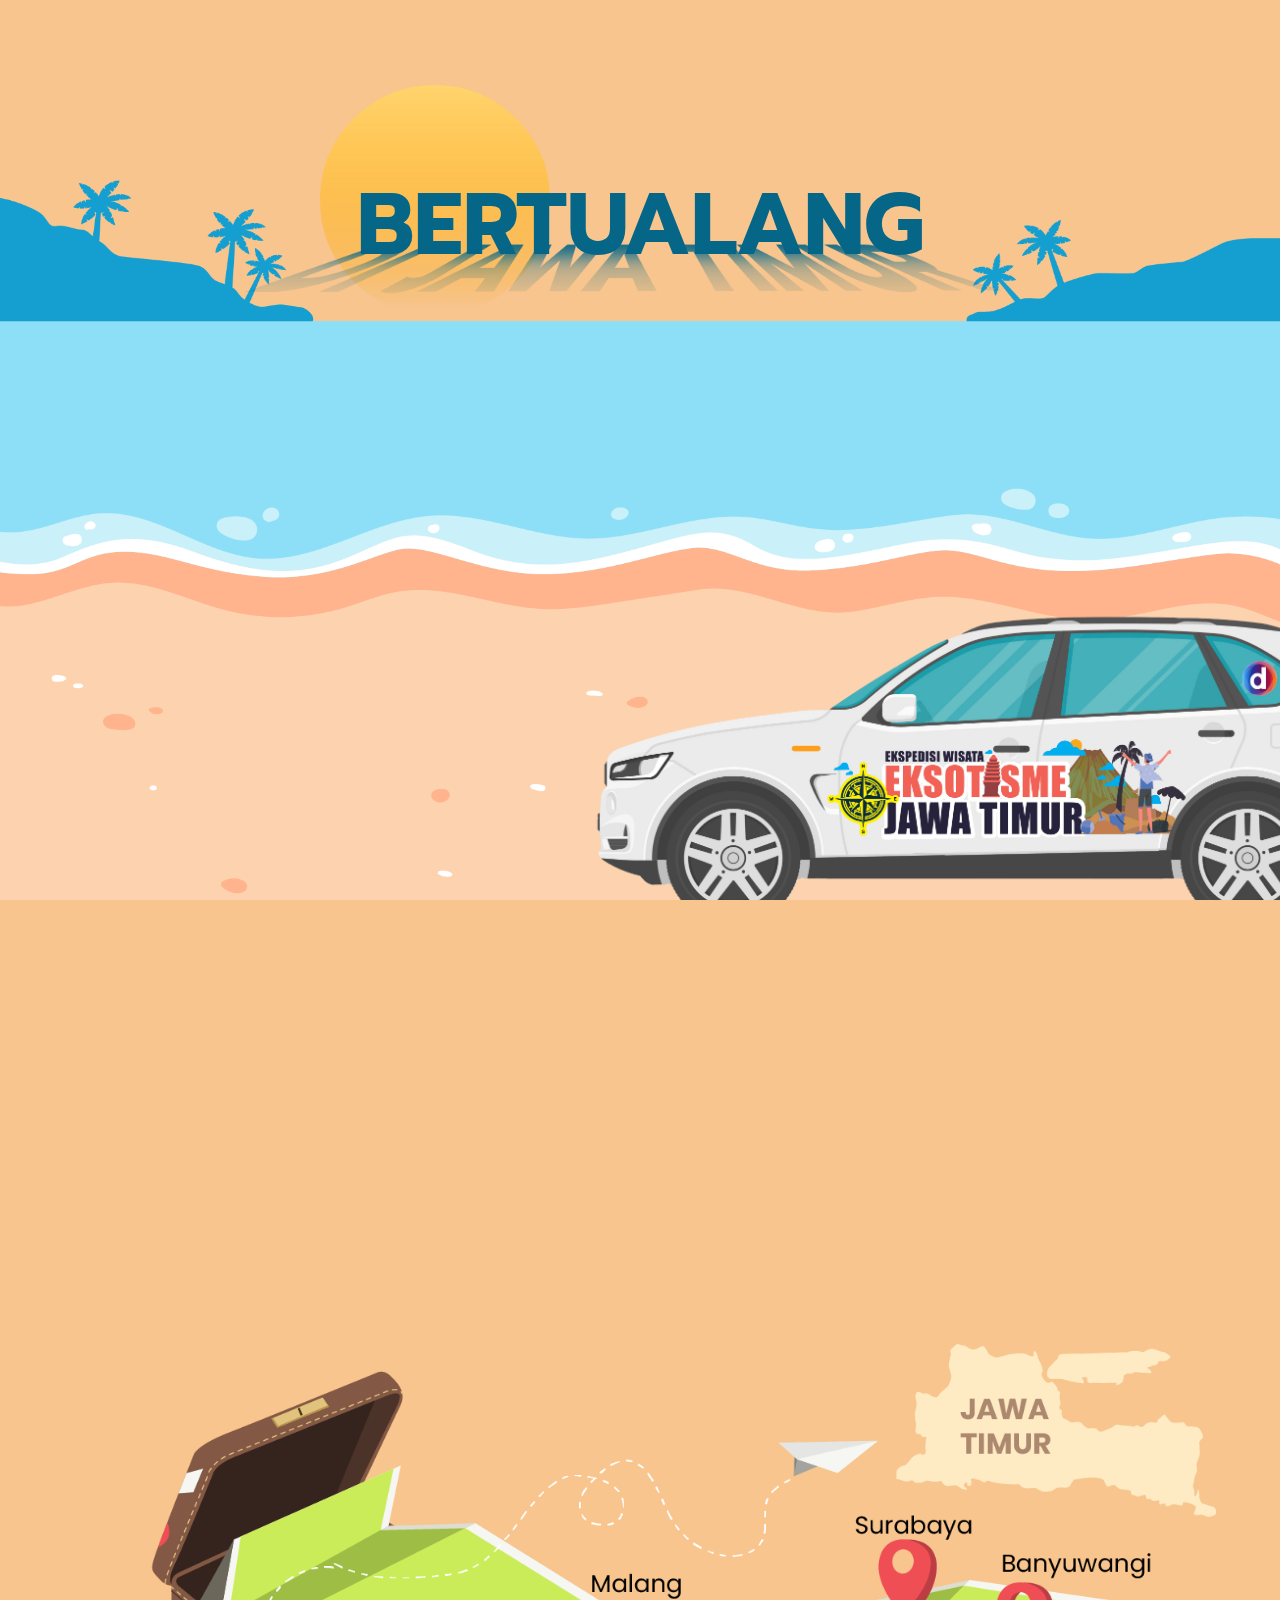
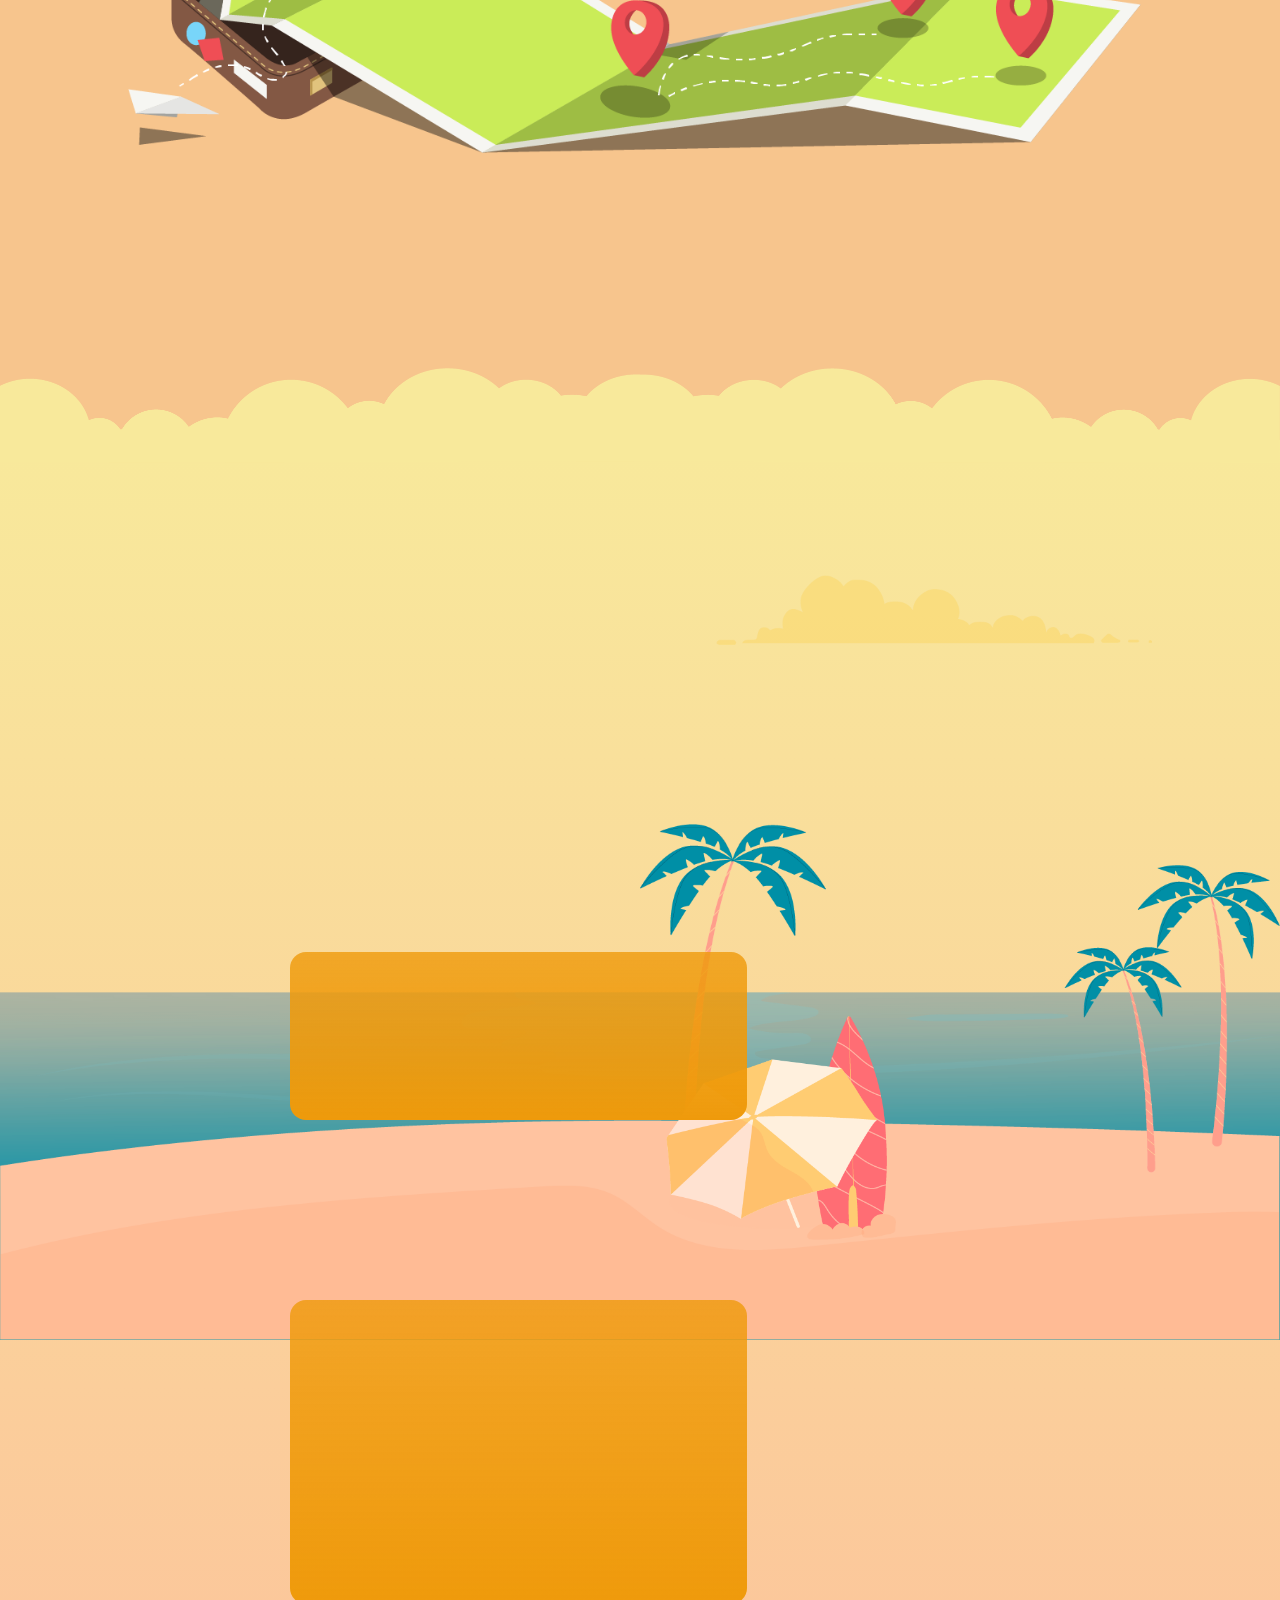
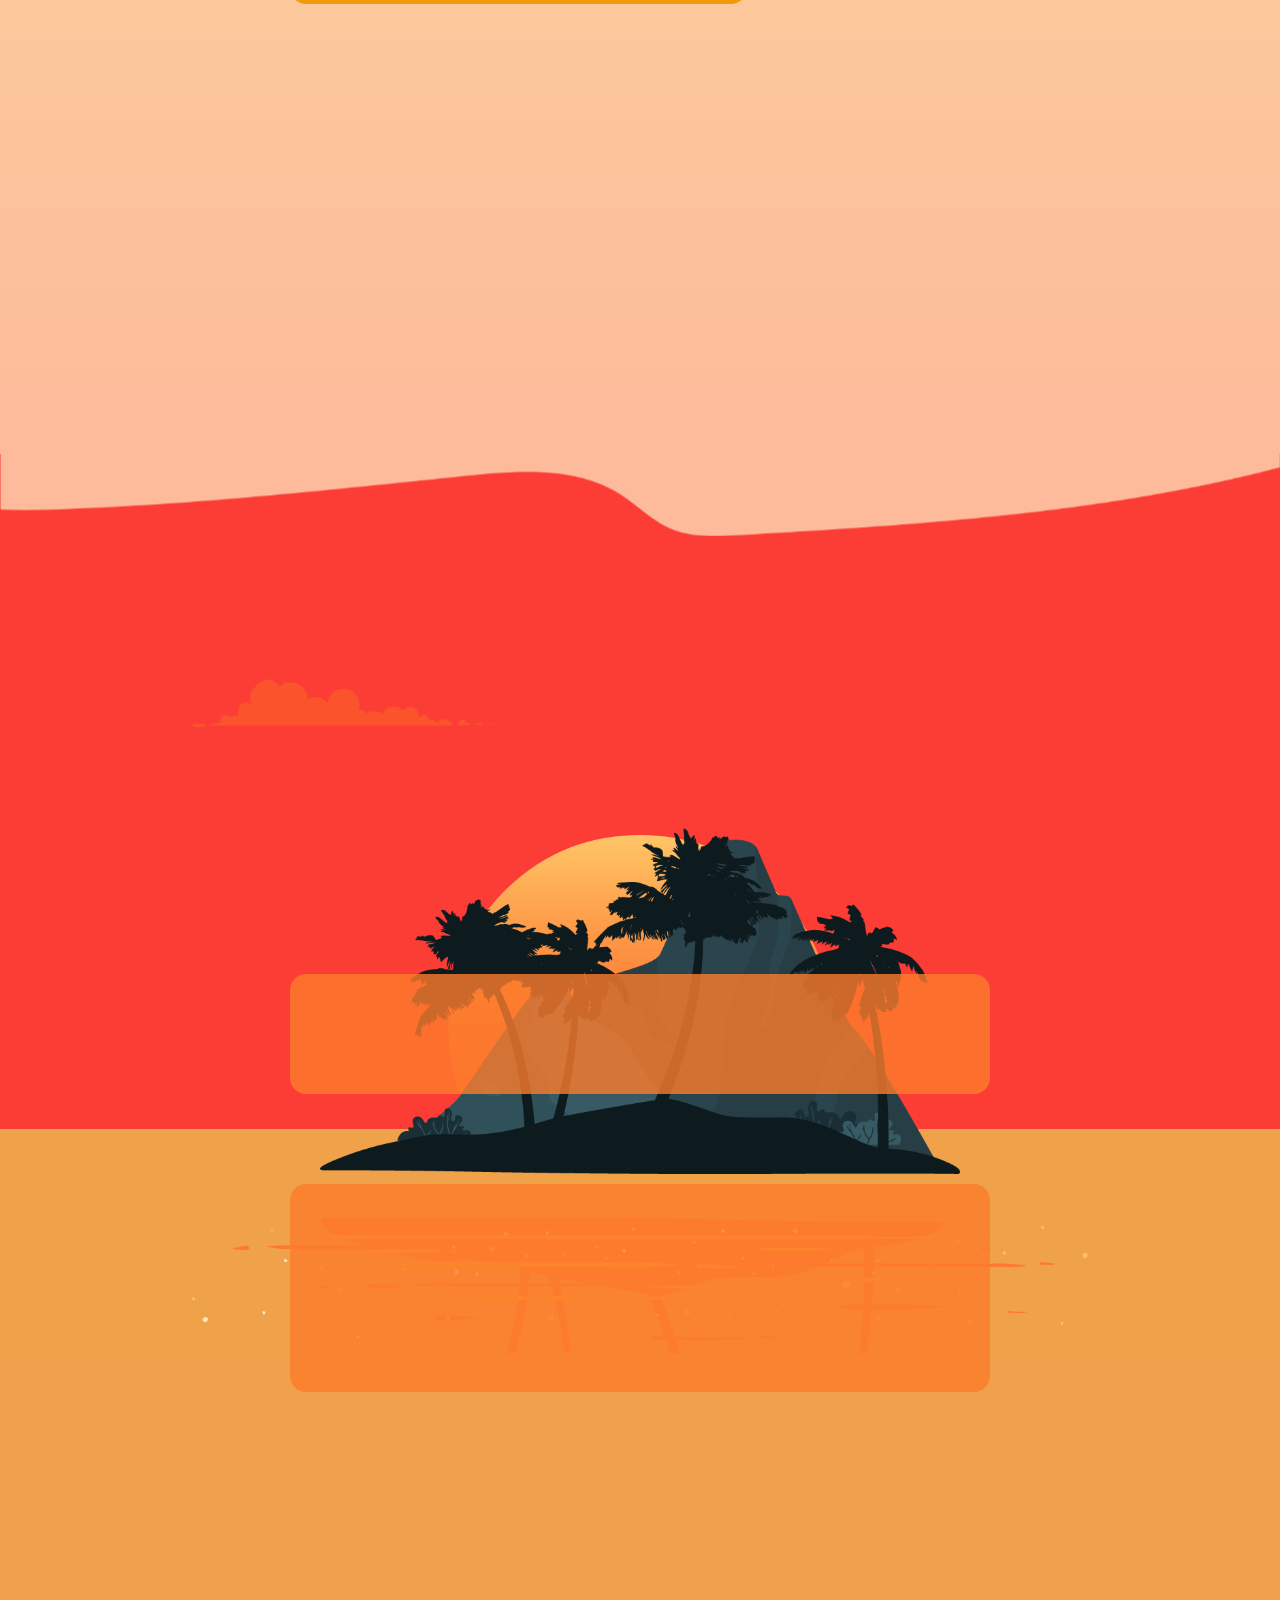
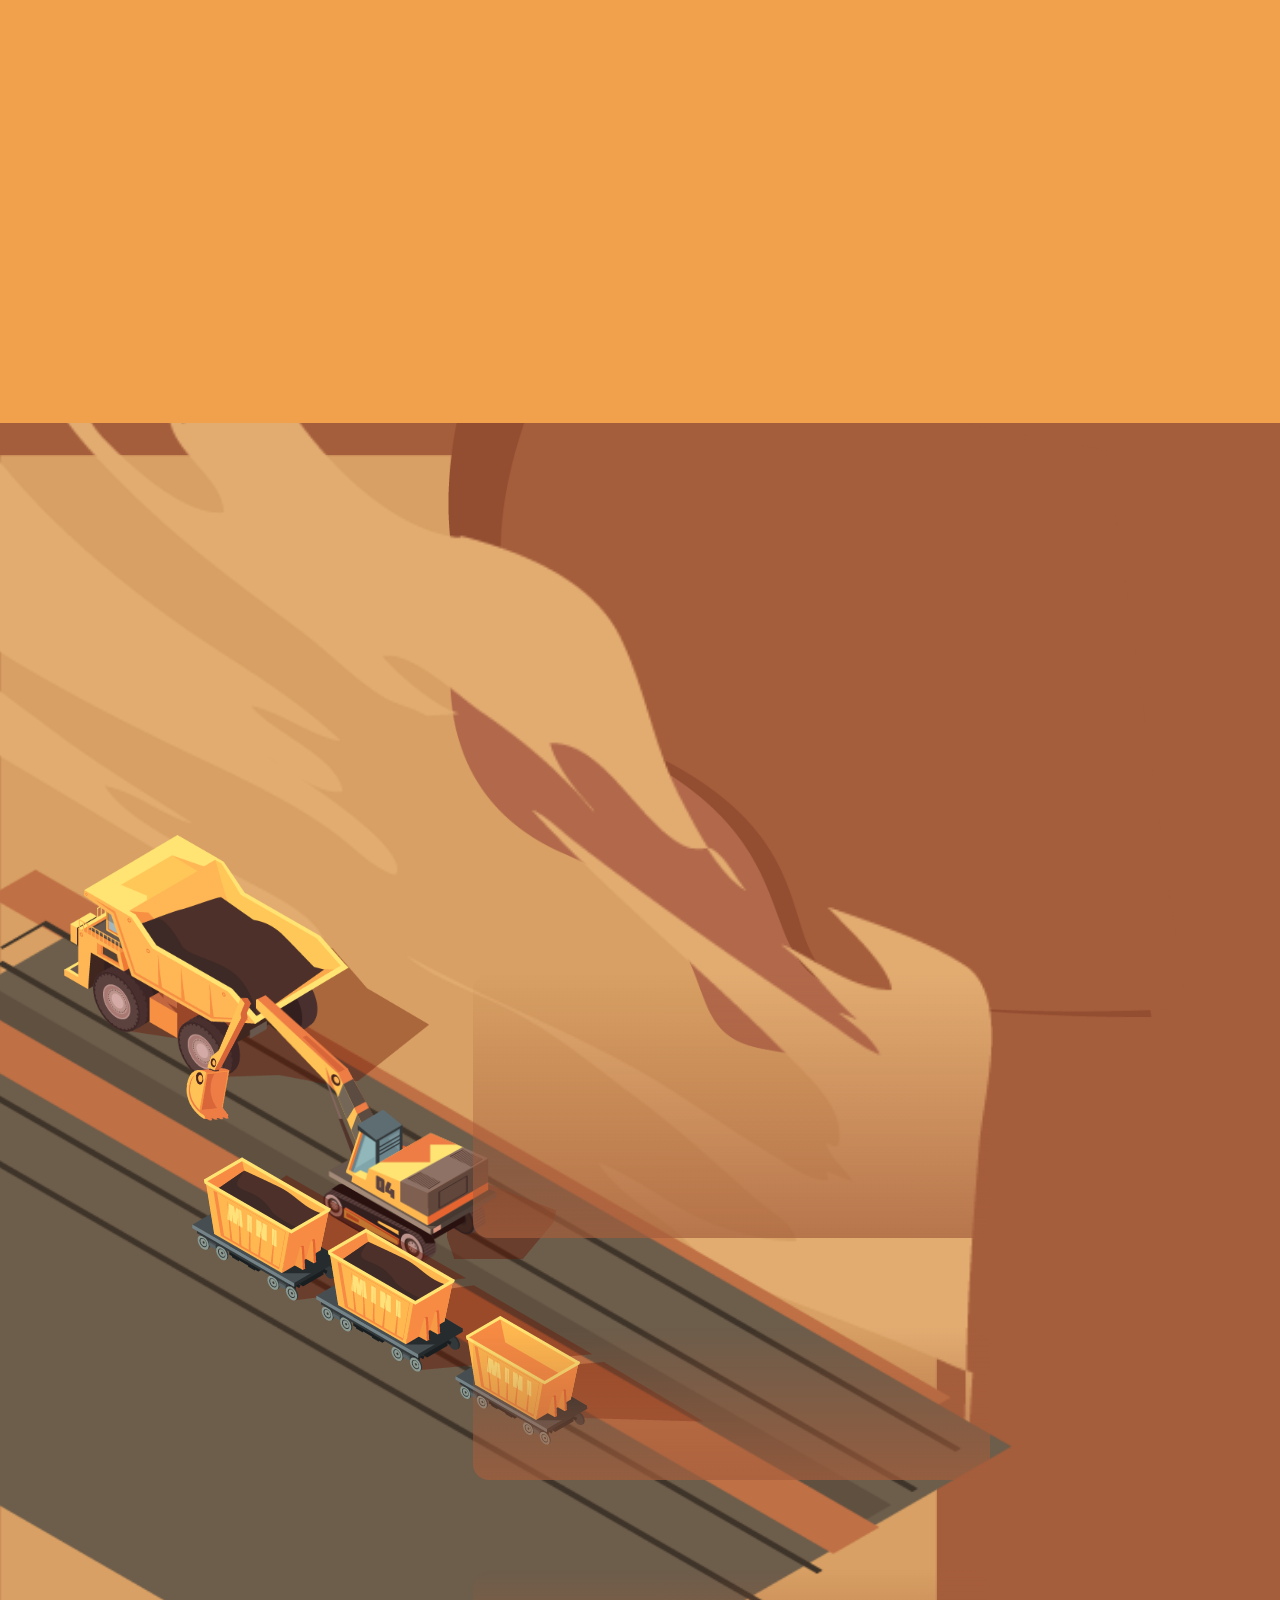
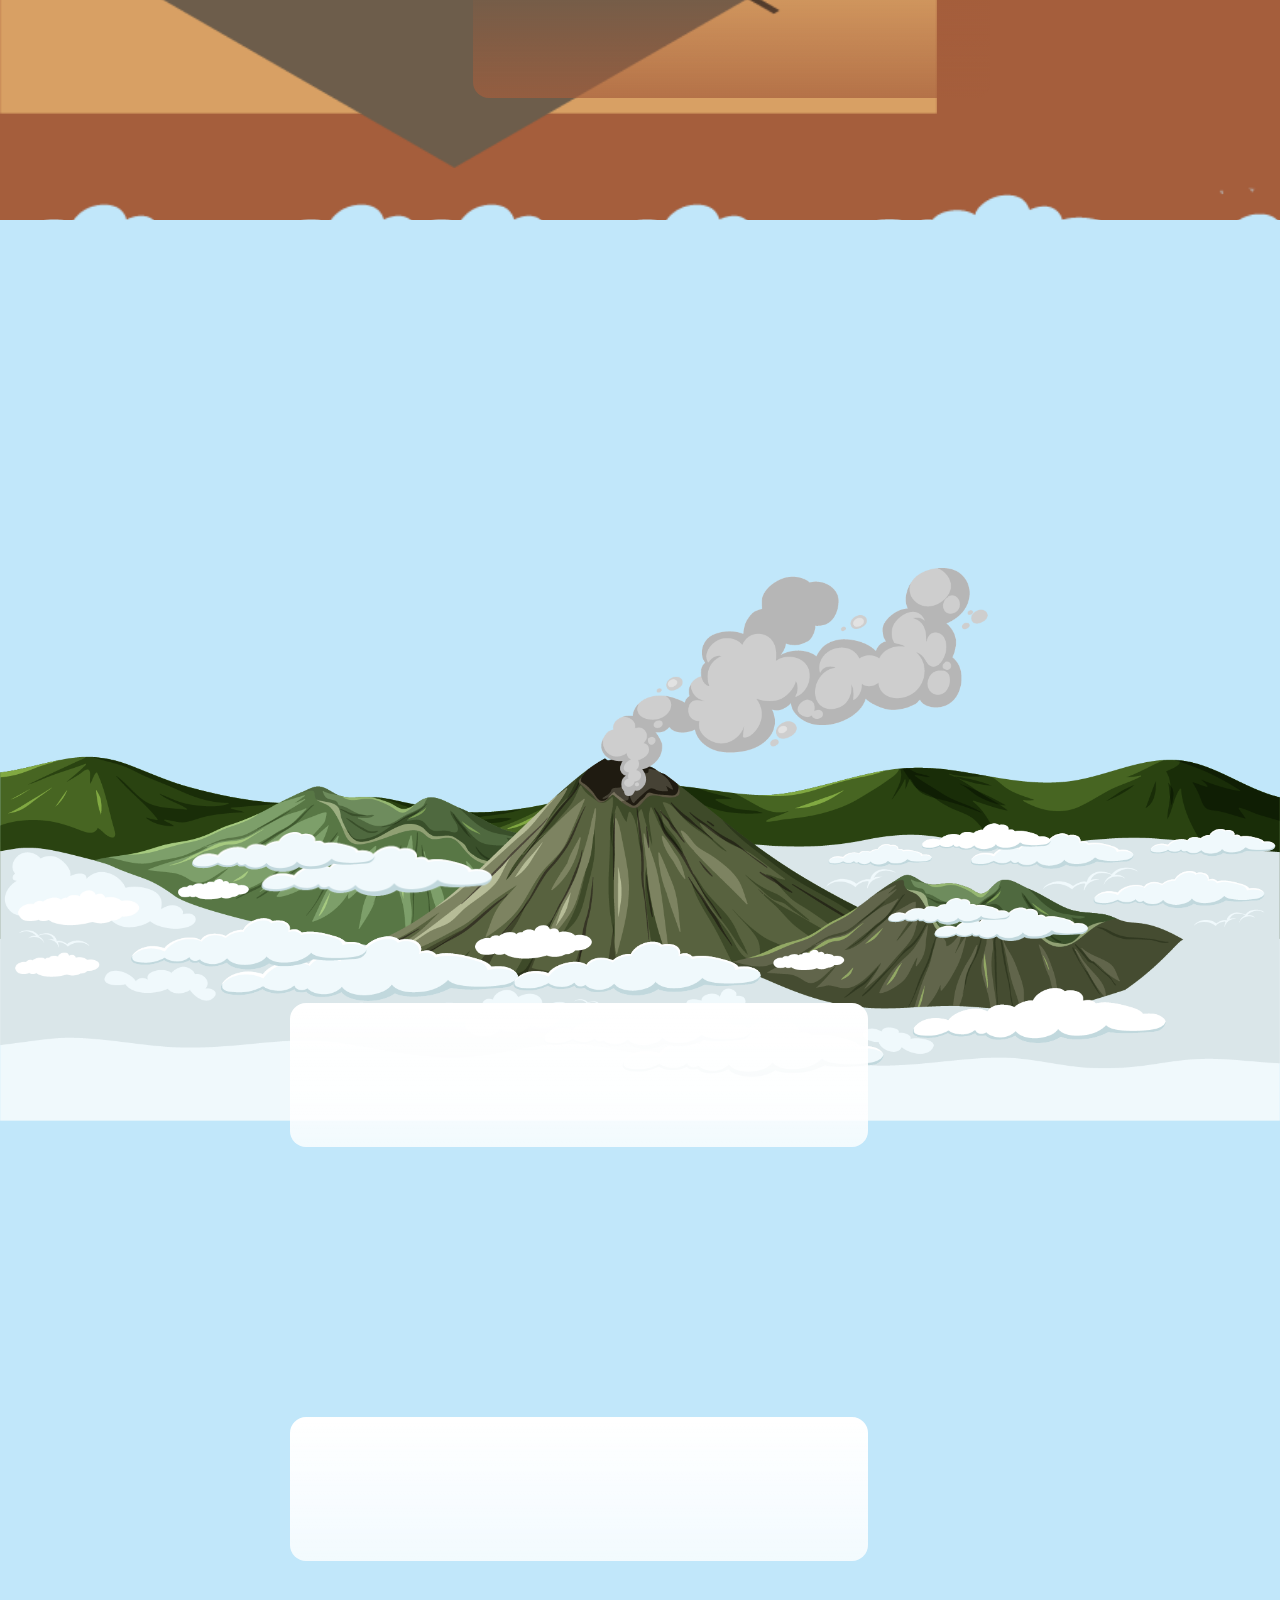
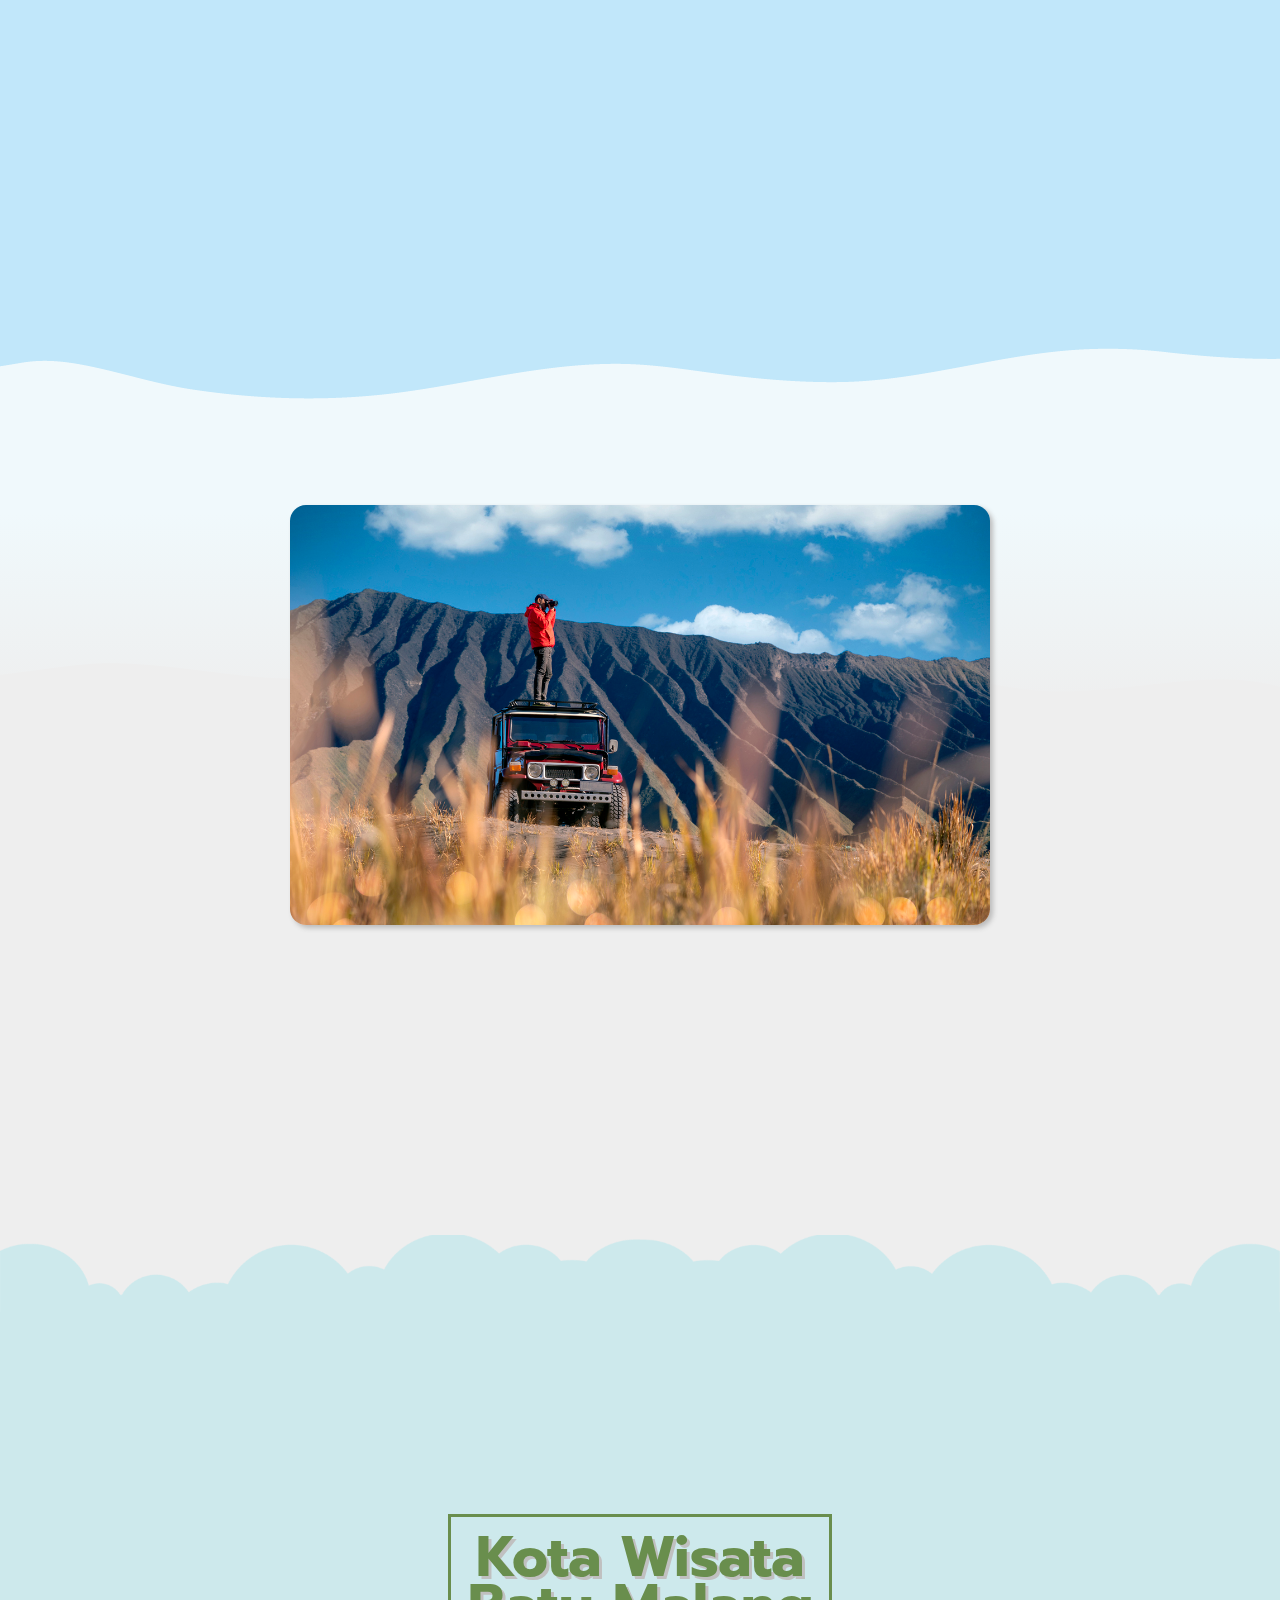
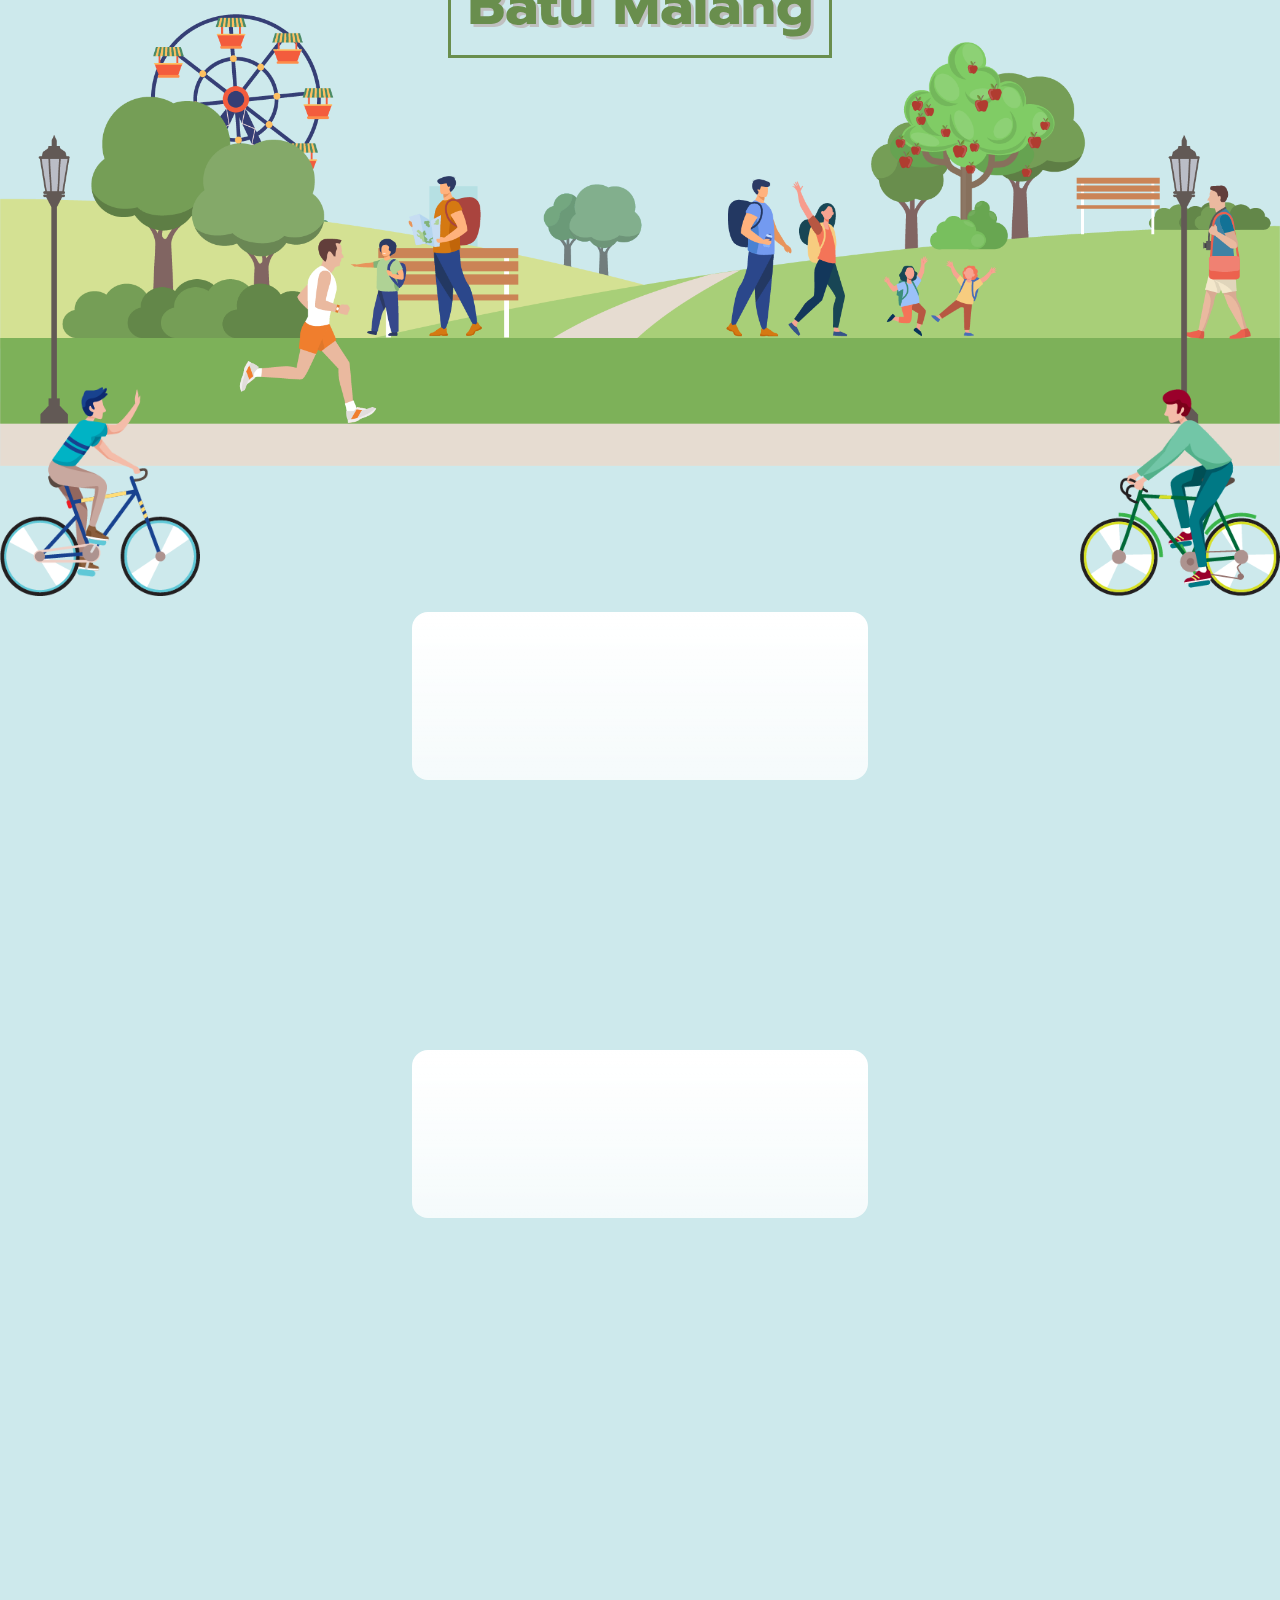
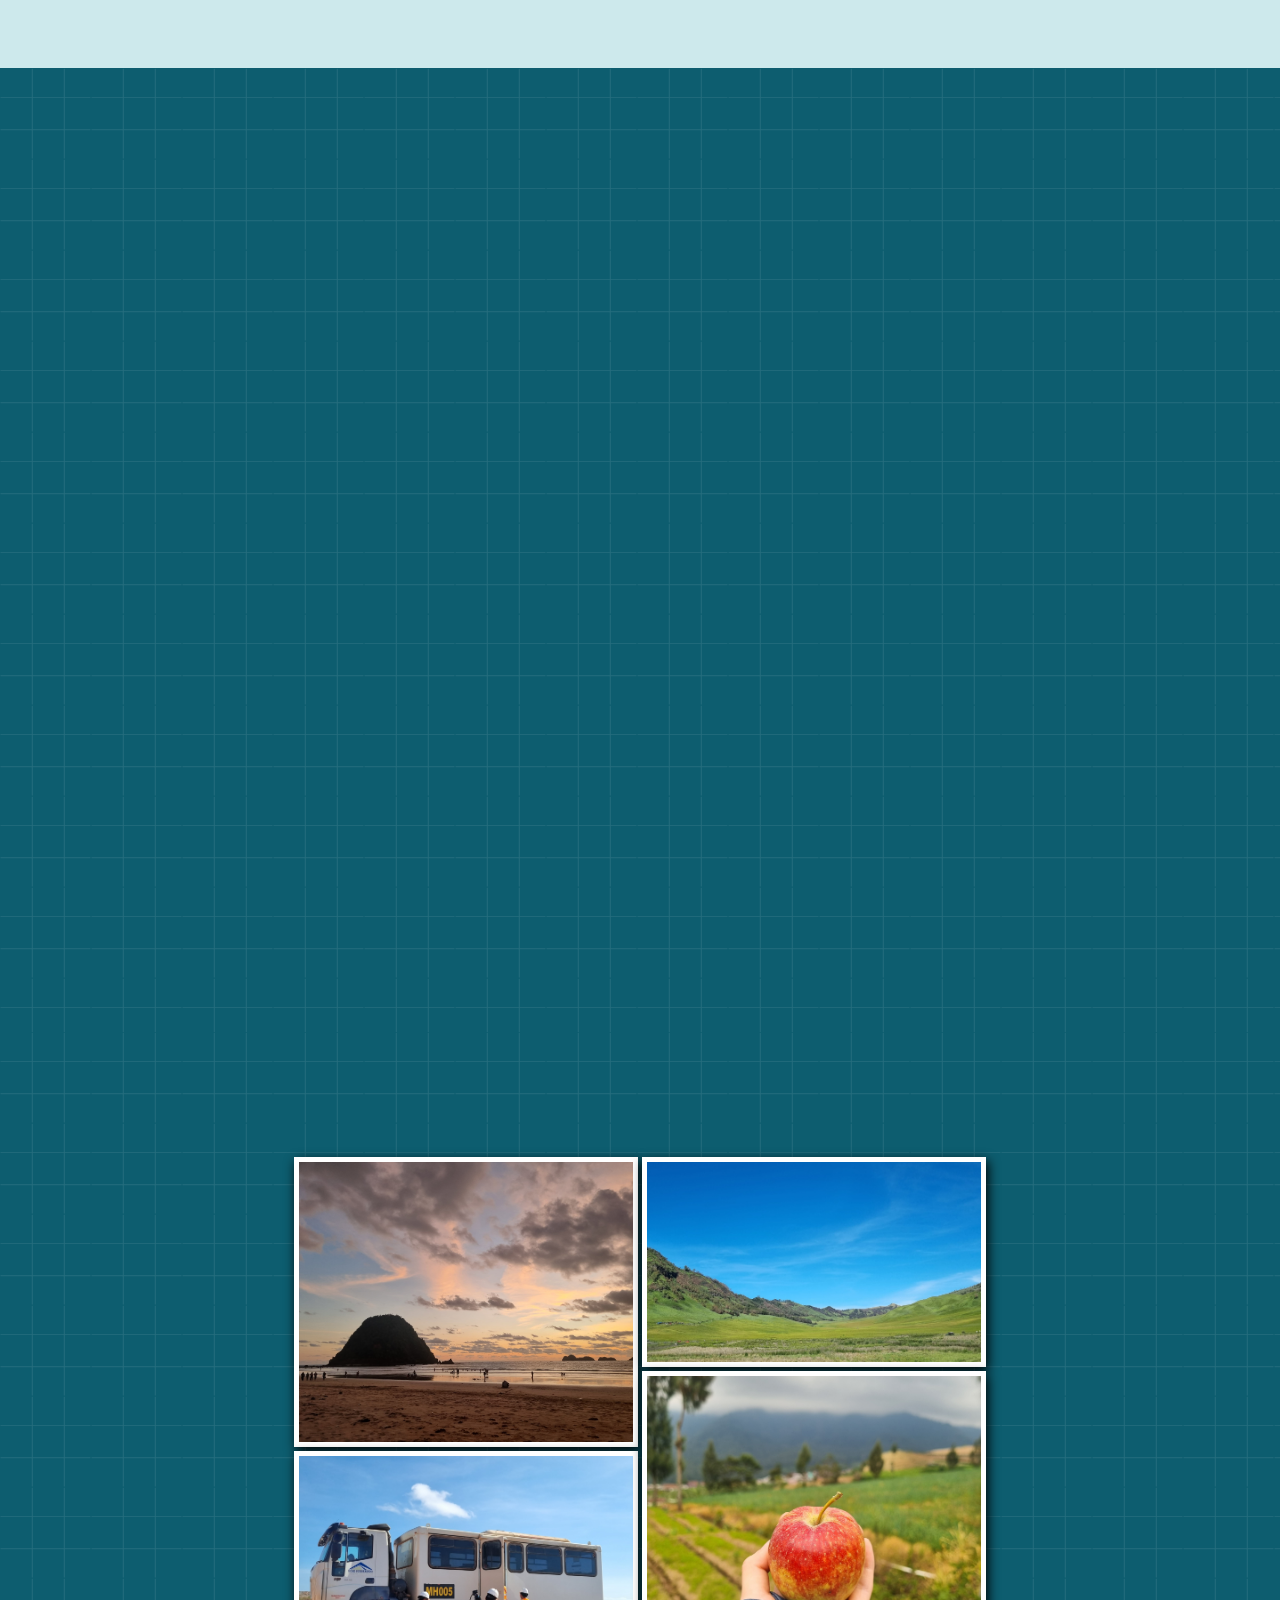
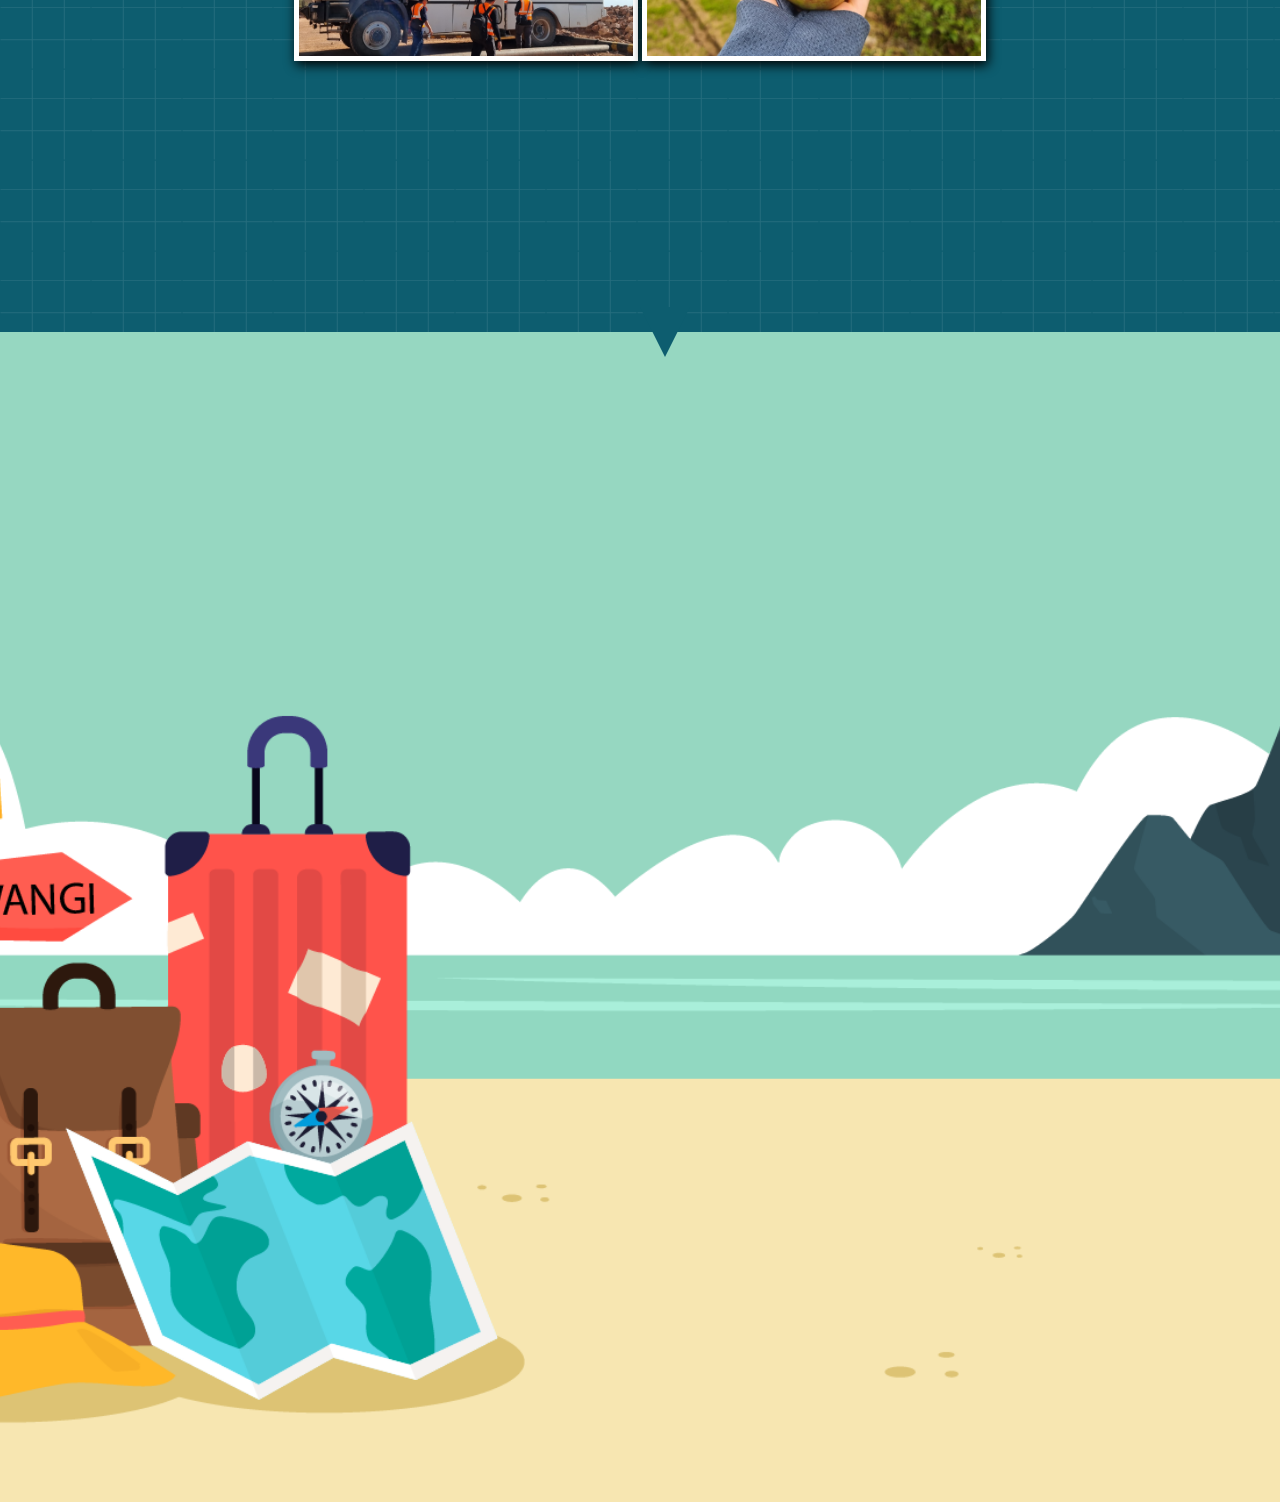
==== commit 715df4ed: "deded" ====
--- a/index.html
+++ b/index.html
@@ -22,28 +22,41 @@
             </div>
             <div class="judul">
                 <h2>Bertualang</h2>
-                <h2>di Jawa Timur</h2>
+                <!-- <h2>di Jawa Timur</h2> -->
             </div>
             <div class="all-gambar">
                 <div class="mobil">
                     <img src="img/mobil-ekspedisi.png" alt class="mobil-ekspedisi">
                 </div>
 
+                <div class="teks">
+                    <img src="img/teks-jatim.png" alt="">
+                </div>
+
                 <div class="matahari">
-                    <img src="img/matahari.png" alt>
-                </div>
+                    <img src="img/matahari1.png" alt>
+                </div>
+                <!-- <div class="pasir">
+                    <img src="img/coba-pasir.png" alt>
+                </div> -->
                 <div class="pasir">
-                    <img src="img/coba-pasir.png" alt>
-                </div>
+                    <img src="img/bumper-web.png" alt="">
+                </div>
+                <!-- <div class="kapal">
+                    <img src="img/kapal.png" alt>
+                </div> -->
+                <!-- <div class="payungx">
+                    <img src="img/payungx.png" alt="">
+                </div> -->
                 <div class="pulau">
                     <img src="img/aer.png" alt>
                     <div class="detail">
                         <img src="img/detail.png" alt>
                     </div>
 
-                    <div class="kapal">
+                    <!-- <div class="kapal">
                         <img src="img/kapal.png" alt>
-                    </div>
+                    </div> -->
                 </div>
             </div>
         </section>
@@ -397,6 +410,9 @@
 
         <section class="malang">
             <div class="sticky-mode">
+                <div class="paralayang">
+                    <img src="img/paralayang.png" alt="">
+                </div>
                 <!-- <div class="helping"></div> -->
                 <h3 class="stick-judul">Kota Wisata Batu Malang</h3>
                 <!-- <div class="taman">
--- a/sass/style.css
+++ b/sass/style.css
@@ -1 +1 @@
-﻿@import"https://fonts.googleapis.com/css2?family=Poppins:wght@400;700&family=Tilt+Neon&family=Outfit:wght@400;700&family=Prompt:wght@400;700&display=swap";section{padding:32px 0;min-height:100vh;z-index:11;background:#eee;position:relative}@media screen and (max-width: 400px){section p{font-size:.9rem}}.slick-next,.slick-prev{z-index:17 !important}.slick-next::before,.slick-prev::before{font-family:"fontAwesome" !important;font-size:42px !important;color:#fff !important;font-weight:700 !important}@media screen and (max-width: 766px){.slick-next::before,.slick-prev::before{font-size:42px !important}}.slick-prev{left:-12px !important}@media screen and (max-width: 768px){.slick-prev{left:-24px !important}}.slick-prev::before{content:"" !important}.slick-next{right:-12px !important}@media screen and (max-width: 768px){.slick-next{right:-24px !important}}.slick-next::before{content:"" !important}.sticky-mode{position:sticky;left:0;right:0;top:0;bottom:0;min-height:100vh}.wrap-detikx{width:700px;position:relative;margin:0 auto}@media screen and (max-width: 766px){.wrap-detikx{width:90%;margin:0 auto;display:block}}.totop{position:relative;z-index:19}.firstletter::first-letter{float:left;font-weight:bold;margin-right:8px;font-size:60px;font-size:6rem;line-height:40px;line-height:4rem;height:4rem;text-transform:uppercase}main{overflow-x:clip}html,body{position:relative;height:100%;font-family:"Poppins"}html h2,html h3,body h2,body h3{font-weight:700;font-family:"Prompt"}.opening .point{position:absolute;width:fit-content;z-index:3;height:auto}.opening .point.malang{bottom:25%;right:40%}@media screen and (max-width: 768px){.opening .point.malang{bottom:26%;right:60%;width:80px}}@media screen and (max-width: 363px){.opening .point.malang{bottom:20%}}.opening .point.bwi{bottom:25%;right:10%}@media screen and (max-width: 768px){.opening .point.bwi{width:110px;bottom:35%;right:8%}}@media screen and (max-width: 400px){.opening .point.bwi{bottom:28%}}.opening .point img{width:100%;height:100%;object-fit:contain}.opening .peta{position:absolute;right:-10%;bottom:0;width:150%;height:auto}@media screen and (max-width: 768px){.opening .peta{bottom:-16%;width:250%;right:-20%}}.opening .peta img{width:100%;height:100%;object-fit:cover}.opening .kotak-aja{position:absolute;inset:0;width:100%;height:100%}.opening .kotak-aja img{width:100%;height:100%;object-fit:contain}@media screen and (max-width: 768px){.opening .kotak-aja img{object-fit:cover}}.opening .awan{position:relative;width:100%;height:auto;margin-bottom:16px}.opening .awan img{width:100%;height:100%;object-fit:contain}.banner{background:#f7c58d}.banner .peta-judul{position:absolute;display:none;left:50%;top:50%;width:200px;height:auto;z-index:8}@media screen and (max-width: 768px){.banner .peta-judul{position:absolute;left:22%;top:13%;width:200px;height:auto;z-index:1}}.banner .peta-judul img{width:100%;height:100%;object-fit:contain}.banner .truck{position:absolute;top:50%;left:5%;width:200px;z-index:22;height:auto}.banner .truck img{width:100%;height:100%;object-fit:contain}.banner .matahari{position:absolute;bottom:50%;width:200px;height:200px;left:30%}@media screen and (max-width: 768px){.banner .matahari{bottom:25%;width:125px;height:125px}}.banner .matahari img{width:100%;height:100%;object-fit:contain}.banner .pulau{position:absolute;left:0;top:0;z-index:1;width:50%;height:50%;display:none}@media screen and (max-width: 768px){.banner .pulau{position:absolute;display:block;left:0;top:initial;bottom:20%;z-index:1;width:100%;height:fit-content}}@keyframes kapal{0%{transform:rotateY(180deg);right:-30%}50%{transform:rotateY(180deg);right:100%}51%{transform:rotateY(0deg);right:calc(100% + 30%)}100%{transform:rotateY(0deg);right:-30%}}.banner .pulau .kapal{animation:linear infinite;animation-name:kapal;animation-duration:40s;position:absolute;bottom:85%;right:0;height:auto;width:40px}.banner .pulau .kapal img{width:100%;height:100%;object-fit:contain}.banner .pulau .detail{position:absolute;left:0;bottom:25%;width:50%;height:auto}@media screen and (max-width: 768px){.banner .pulau .detail{position:absolute;left:0;bottom:100%;width:25%;height:auto;z-index:-1}}.banner .pulau .detail img{width:100%;height:100%;object-fit:contain}.banner .pulau img{width:100%;height:100%;object-fit:contain}.banner .mobil{position:absolute;right:5vw;bottom:8%;width:50vw;height:auto;z-index:4}@media screen and (max-width: 768px){.banner .mobil{width:100%;right:-16%;bottom:5%}}.banner .mobil img{width:100%;height:100%;object-fit:contain}.banner .pasir{position:absolute;inset:0;z-index:2;width:100%;height:auto}@media screen and (max-width: 768px){.banner .pasir{inset:initial;left:0;right:0;bottom:0;width:200%;height:auto}}.banner .pasir img{width:100%;height:100%;object-fit:cover}.banner .judul{position:absolute;left:50%;top:30%;z-index:2;width:fit-content;transform:translate(-50%, -50%)}@media screen and (max-width: 768px){.banner .judul{width:90%;top:20%;transform:translate(-50%, 0%)}}.banner .judul h2{font-family:"Prompt",sans-serif;font-size:3.6rem;text-transform:uppercase;margin-bottom:0;line-height:3.3rem;text-align:center;text-shadow:-3px 3px 0 #fff,2px 3px 0 #fff,2px -2px 0 #fff,-2px 3px 0 #fff,-3px -2px 0 #fff}@media screen and (max-width: 768px){.banner .judul h2{font-size:3rem;text-align:center;line-height:3.2rem}}@media screen and (max-width: 400px){.banner .judul h2{font-size:2.6rem;text-align:center;line-height:2.4rem}}.cerita{background:#a55e3c;overflow:clip}.cerita .awanx{position:absolute;bottom:-8%;left:0;right:0;z-index:8;width:100%;height:200px}@media screen and (max-width: 768px){.cerita .awanx{height:100px;bottom:-2%}}.cerita .awanx img{width:100%;height:100%;object-fit:cover}.cerita::before{content:"";position:absolute;top:-10vh;width:100%;height:100px;left:0;right:0;background:#a55e3c}.cerita .abs{position:absolute}.cerita .abs-3{left:0;top:0;bottom:0;height:140%}@media screen and (max-width: 768px){.cerita .abs-3{left:0;bottom:-78vh;width:fit-content;height:auto}}@media screen and (min-width: 1600px){.cerita .abs-3{left:0;top:0;bottom:0;height:100%}}.cerita .abs-2{left:35vw;top:-12vh;bottom:0;height:80%}@media screen and (max-width: 768px){.cerita .abs-2{left:initial;bottom:-8vh;width:fit-content;height:auto;transform:rotate(-29deg);right:0}}@media screen and (min-width: 1600px){.cerita .abs-2{left:25vw;top:-12vh;bottom:0;height:80%}}.cerita .abs-1{left:-20vw;width:auto;height:140%;bottom:-10vh}@media screen and (max-width: 768px){.cerita .abs-1{left:-76vw;width:auto;height:80%;bottom:-20vh}}@media screen and (min-width: 1900px){.cerita .abs-1{left:-20vw;height:100%;bottom:-10vh}}.cerita .abs img{width:100%;height:100%;object-fit:contain}.cerita .abs-rel{bottom:-46vh;left:-36vw;width:auto;height:100%}@media screen and (max-width: 768px){.cerita .abs-rel{left:-100vw}}@media screen and (min-width: 1400px){.cerita .abs-rel{bottom:-40vh;left:-50vw}}@keyframes banner{0%{transform:rotateY(0deg);bottom:30%;left:5%}20%{bottom:30%;left:5%}50%{bottom:70%;left:-30%}51%{bottom:calc(50% + 300px);left:-55%}100%{bottom:30%;left:5%}}@keyframes banner-mob{0%{transform:rotateY(0deg);bottom:18vh;left:12%}20%{bottom:18vh;left:12%}50%{bottom:40vh;left:-60%}51%{bottom:43vh;left:-62%}100%{bottom:18vh;left:12%}}.cerita .abs.mobil-1{left:5%;bottom:30%;height:250px;width:fit-content;animation:linear infinite;animation-name:banner;animation-duration:12s}@media screen and (max-width: 768px){.cerita .abs.mobil-1{height:18vh;bottom:18vh;left:12%;animation:linear infinite;animation-name:banner-mob;animation-duration:15s}}.cerita .abs.mobil-2{left:20%;bottom:10vh;height:30vh;z-index:1}@media screen and (max-width: 768px){.cerita .abs.mobil-2{left:initial;height:18vh;bottom:10vh;right:6vw}}.cerita .abs.mobil-2 .bayang{position:absolute;right:-52%;height:80px;bottom:6px}@media screen and (max-width: 768px){.cerita .abs.mobil-2 .bayang{right:-44%;height:56px}}.cerita .abs.mobil-2 .bayang img{width:100%;height:100%;object-fit:contain}.cerita .abs.mobil-2 .lala{position:relative;z-index:2}@keyframes Gali{0%,100%{transform:rotate(-5deg);top:2%;left:-40%}50%{transform:rotate(-15deg);top:4%;left:-36%}}@keyframes GaliBig{0%,100%{transform:rotate(-5deg);top:2%;left:-30%}50%{transform:rotate(-20deg);top:4%;left:-24%}}.cerita .abs.mobil-2 .gali{animation:Gali 2s linear infinite;position:absolute;left:-40%;width:120px;top:2%;transform:rotate(-5deg);height:120px;z-index:1}@media screen and (max-width: 768px){.cerita .abs.mobil-2 .gali{width:100px;height:100px;left:-50%}}@media screen and (min-width: 1500px){.cerita .abs.mobil-2 .gali{animation:GaliBig 2s linear infinite;left:-30%}}@media screen and (max-width: 400px){.cerita .abs.mobil-2 .gali{width:80px;height:80px;left:-40%}}.cerita .abs.kereta-1{bottom:0;left:8vw;display:none}@media screen and (max-width: 768px){.cerita .abs.kereta-1{bottom:5vh}}@keyframes kereta{0%{bottom:-20vh;left:15vw}30%{bottom:-20vh;left:15vw}50%{bottom:50vh;left:-45vw}51%{bottom:55vh;left:-50vw}100%{bottom:-20vh;left:15vw}}@keyframes kereta-mob{0%{bottom:-3vh;left:12%}30%{bottom:-3vh;left:12%}50%{bottom:20%;left:-70%}51%{bottom:22%;left:-83%}100%{bottom:-3vh;left:12%}}.cerita .abs.kereta-2{bottom:-10vh;animation:linear infinite;animation-name:kereta;animation-duration:10s;left:15vw;z-index:2;height:fit-content}@media screen and (max-width: 768px){.cerita .abs.kereta-2{bottom:-3vh;left:8%;height:180px;animation:linear infinite;animation-name:kereta-mob;animation-duration:12s}}.cerita .wrap-detikx{margin-top:-50vh}@media screen and (max-width: 768px){.cerita .wrap-detikx{margin-top:-100vh}}.cerita .judul{color:#ffe473;font-size:2.2rem;text-align:right;margin:0}@media screen and (max-width: 768px){.cerita .judul{font-size:1.8rem;text-align:left}}.cerita .sub-judul{font-size:1rem;text-align:right;font-weight:700;color:#e2ac71}@media screen and (max-width: 768px){.cerita .sub-judul{text-align:left;padding:0}}.cerita .content{text-align:right;color:#fff;padding:8px 8px;margin-bottom:10vh;border-radius:16px;background:linear-gradient(to bottom, transparent, rgba(165, 94, 60, 0.7))}@media screen and (max-width: 768px){.cerita .content{text-align:left;margin-bottom:20vh}}@media screen and (max-width: 768px){.cerita .content.mar-bot{margin-bottom:50vh}}.pantai{background:linear-gradient(to left, #058ac7, #95e0ce);overflow:clip;display:none}@media screen and (max-width: 768px){.pantai{background:linear-gradient(to bottom, #058ac7, #95e0ce)}}.pantai .test-pulau{position:absolute;bottom:35vh;right:-8vw;width:35%;height:fit-content}@media screen and (max-width: 768px){.pantai .test-pulau{position:absolute;bottom:35vh;right:50vw;width:70%;height:fit-content}}.pantai .test-pulau img{width:100%;height:100%;object-fit:contain}.pantai .ombak{position:absolute;right:2vw;bottom:-8vh;width:auto;height:fit-content}@media screen and (max-width: 768px){.pantai .ombak{position:absolute;right:-10vw;bottom:15vh;width:100%;height:50vh}}.pantai .ombak img{width:100%;height:100%;object-fit:contain}.pantai .content{color:#fff}.pantai .wrap-detikx{margin-top:-30vh}@media screen and (max-width: 768px){.pantai .wrap-detikx{margin-top:-80vh}}.pantai .judul{font-size:2.8rem;margin-bottom:16px}@media screen and (max-width: 768px){.pantai .judul{font-size:1.8rem}}.pantai .hello{background:linear-gradient(to bottom, #058ac7, rgba(5, 138, 199, 0.5));padding:8px;border-radius:16px;margin-bottom:10vh}@media screen and (max-width: 768px){.pantai .hello{margin-bottom:40vh}}.sunset{padding-top:0;background:#f1a04b;padding-bottom:1px}.sunset .help-bg{position:absolute;top:-8vh;left:0;right:0;width:100%;height:auto;transform:rotate(180deg);z-index:2}@media screen and (max-width: 768px){.sunset .help-bg{top:0}}.sunset .help-bg img{width:100%;height:100%;object-fit:contain}.sunset .bg{background:linear-gradient(to top, #f0a24b 25%, #fb3d36 25%);position:absolute;inset:0}@media screen and (max-width: 768px){.sunset .bg{background:linear-gradient(to top, #f0a24b 37%, #fb3d36 37%)}}.sunset .img{width:fit-content;height:auto}.sunset .img img{width:100%;height:100%;object-fit:contain}.sunset .awan{position:absolute;top:25%;left:15%;height:auto;width:300px}@media screen and (max-width: 768px){.sunset .awan{width:fit-content}}.sunset .awan img{width:100%;height:100%;object-fit:contain}.sunset .pulau{position:absolute;bottom:20vh;left:50%;z-index:3;width:50%;height:auto;transform:translate(-50%, 0)}@media screen and (max-width: 768px){.sunset .pulau{width:100%;height:auto;bottom:35vh}}.sunset .pulau-bayangan{position:absolute;bottom:0vh;left:50%;z-index:2;width:70%;height:auto;transform:translate(-50%, 0)}@media screen and (max-width: 768px){.sunset .pulau-bayangan{width:150%;height:fit-content;bottom:25vh}}.sunset .matahari{position:absolute;bottom:15vh;left:50%;z-index:1;width:30%;height:auto;transform:translate(-50%, 0)}@media screen and (max-width: 768px){.sunset .matahari{width:50%;height:auto;bottom:35vh}}.sunset .awan-atas{position:absolute;bottom:-5%;z-index:3;left:50%;transform:translate(-50%, 0);width:120%;height:auto}@media screen and (max-width: 768px){.sunset .awan-atas{bottom:-1%}}.sunset .awan-atas img{width:100%;height:100%;object-fit:contain}.sunset .wrap-detikx{margin-top:-50vh}@keyframes burung{0%,100%{bottom:50vh;opacity:0;transform:scale(0)}20%{bottom:50vh;opacity:0;transform:scale(0)}30%{bottom:50vh;opacity:1;transform:scale(1)}50%{bottom:52vh;opacity:1;transform:scale(1)}70%{bottom:55vh;transform:scale(1);opacity:.5}80%{bottom:55vh;opacity:0;transform:scale(0)}100%{bottom:55vh;opacity:0;transform:scale(0)}}.sunset .burung{animation:burung 15s linear infinite;position:absolute;opacity:0;right:15vw;bottom:50vh}@media screen and (max-width: 768px){.sunset .burung{bottom:60vh}}.sunset .judul{text-align:center;color:#fff;font-size:2.8rem;margin-bottom:16px;text-shadow:3px 3px #600603}@media screen and (max-width: 768px){.sunset .judul{font-size:1.8rem}}.sunset .hello{background:rgba(252,124,44,.8);padding:16px;border-radius:16px;margin-bottom:10vh}.sunset .hello.mar-bot{margin-bottom:70vh}.sunset .hello p,.sunset .hello li{color:#fff}.sunset .abs{display:none}@media screen and (max-width: 768px){.sunset .abs{left:-6%;z-index:4;display:block;bottom:-15%;position:absolute;transform:rotate(130deg);width:115%;height:auto}}.sunset .abs img{width:100%;height:100%;object-fit:contain}.pesisir{background:linear-gradient(to top, #fdbb9b, #f8e99b);padding:0}.pesisir .wrap-detikx{margin-top:-50vh}.pesisir .awan-kuning{position:absolute;left:0;right:0;top:-8vh;width:100%;height:fit-content}@media screen and (max-width: 768px){.pesisir .awan-kuning{top:-3vh}}.pesisir .awan-kuning img{width:100%;height:100%;object-fit:contain}.pesisir .judul{font-size:2.8rem;color:#d85c5c}@media screen and (max-width: 768px){.pesisir .judul{font-size:2rem}}.pesisir .hello{background:linear-gradient(to top, #ef9a0b, rgba(239, 154, 11, 0.8));padding:16px;border-radius:16px;margin-bottom:20vh;color:#fff}.pesisir .hello.mar-bot{margin-bottom:50vh}.pesisir .mobil{position:absolute;right:-16%;z-index:3;width:fit-content;height:50%;bottom:20px}@media screen and (max-width: 768px){.pesisir .mobil{bottom:72px;width:60%;height:auto}}.pesisir .mobil img{width:100%;height:100%;object-fit:contain}.pesisir .pohon{position:absolute;right:0;bottom:157px;z-index:1;width:50%}@media screen and (max-width: 768px){.pesisir .pohon{width:100%;bottom:80px}}.pesisir .pohon img{width:100%;height:100%;object-fit:contain}.pesisir .awan{position:absolute;right:10%;top:15%;width:fit-content;height:70px}.pesisir .awan img{width:100%;height:100%;object-fit:contain}.pesisir .alat{position:absolute;bottom:100px;right:30vw;width:18%;height:auto;z-index:2}@media screen and (max-width: 768px){.pesisir .alat{right:40%;width:20%}}.pesisir .alat img{width:100%;height:100%;object-fit:contain}.pesisir .aer{position:absolute;bottom:0;left:0;right:0}@media screen and (max-width: 768px){.pesisir .aer{bottom:72px}}.pesisir .aer img{width:100%;height:auto;object-fit:contain}.pesisir .pasir{position:absolute;bottom:0;left:0;right:0;width:100%;z-index:1;height:fit-content}@media screen and (max-width: 768px){.pesisir .pasir{bottom:72px}}.pesisir .pasir img{width:100%;height:auto}.bromo{background:#c1e7fa;padding:1px 0;overflow-y:clip}@keyframes awanbromo{0%,100%{left:15%}50%{left:25%}}.bromo .awan-bromo{position:absolute;animation:awanbromo 10s linear infinite;bottom:25%;left:15%;width:300px;height:auto;z-index:3}@media screen and (max-width: 768px){.bromo .awan-bromo{bottom:12%;width:120px}}.bromo .awan-bromo img{width:100%;height:100%;object-fit:contain}@keyframes awanbromo2{0%,100%{right:15%}50%{right:20%}}.bromo .awan-bromo2{position:absolute;animation:awanbromo2 13s linear infinite;bottom:20%;right:15%;width:200px;height:auto;z-index:3}@media screen and (max-width: 768px){.bromo .awan-bromo2{bottom:12%;width:120px}}.bromo .awan-bromo2 img{width:100%;height:100%;object-fit:contain}.bromo .gunung{position:absolute;left:0;right:0;bottom:0vh;width:100%;height:auto}@media screen and (max-width: 768px){.bromo .gunung{bottom:0;width:160%;transform:translate(-50%, 0);left:50%}}.bromo .gunung img{width:100%;height:100%;object-fit:cover}.bromo .content .judul{color:#507125;font-size:2.8rem}@media screen and (max-width: 768px){.bromo .content .judul{font-size:1.7rem}}.bromo .content .hello{padding:16px;border-radius:16px;margin-bottom:30vh;background:linear-gradient(to bottom, white, rgba(255, 255, 255, 0.8))}@media screen and (max-width: 768px){.bromo .content .hello{margin-bottom:10vh}}.bromo .content .hello.mar-bot{margin-bottom:50vh}.bromo .wrap-detikx{margin-top:-20vh}@media screen and (max-width: 768px){.bromo .wrap-detikx{margin-top:-90vh}}.lautan-pasir{padding:32px 0 90px}.lautan-pasir .judul{font-size:2.8rem}@media screen and (max-width: 768px){.lautan-pasir .judul{font-size:1.8rem}}.lautan-pasir .awan{position:absolute;bottom:-16px;left:0;right:0;width:100%;height:auto}.lautan-pasir .awan img{width:100%;height:100%;object-fit:cover}.lautan-pasir .batas{position:absolute;top:-8vh;left:0;right:0}.lautan-pasir .batas::before{content:"";position:absolute;left:0;right:0;bottom:0;width:100%;height:200px;background:linear-gradient(to top, #eee, transparent)}@media screen and (max-width: 768px){.lautan-pasir .batas::before{background:transparent}}.lautan-pasir .img{width:100%;height:420px;border-radius:16px;box-shadow:3px 3px 5px #bbb}@media screen and (max-width: 768px){.lautan-pasir .img{height:320px}}.lautan-pasir .img img{width:100%;border-radius:16px;height:100%;object-fit:cover}.lautan-pasir .content{margin:16px 0}.pembukaan{background:#f7c58d}.pembukaan .wrap-detikx{position:relative;top:-80vh}.pembukaan .coba-peta{position:absolute;bottom:5%;left:50%;width:80%;height:50%;transform:translate(-50%, 0)}@media screen and (max-width: 768px){.pembukaan .coba-peta{width:100%}}.pembukaan .coba-peta img{width:100%;height:100%;object-fit:contain}.pembukaan .jatim{position:absolute;right:5%;bottom:35%;width:320px;height:auto}@media screen and (max-width: 768px){.pembukaan .jatim{bottom:35%;width:110px}}.pembukaan .jatim img{width:100%;height:100%;object-fit:contain}.malang{background:#cde9ec;padding:0}@keyframes sepeda2{0%{transform:rotateY(0deg);right:-30%}50%{transform:rotateY(0deg);right:100%}51%{transform:rotateY(180deg);right:calc(100% + 30%)}100%{transform:rotateY(180deg);right:-30%}}@keyframes sepeda1{0%{transform:rotateY(0deg);left:-30%}50%{transform:rotateY(0deg);left:100%}51%{transform:rotateY(180deg);left:calc(100% + 30%)}100%{transform:rotateY(180deg);left:-30%}}.malang .sepeda1{position:absolute;position:absolute;animation:linear infinite;animation-name:sepeda1;animation-duration:20s;bottom:16px;left:0%;width:200px;height:fit-content;z-index:3}@media screen and (max-width: 768px){.malang .sepeda1{height:100px}}@media screen and (min-width: 1500px){.malang .sepeda1{width:300px}}.malang .sepeda1 img{width:100%;height:100%;object-fit:contain}.malang .sepeda2{position:absolute;animation:linear infinite;animation-name:sepeda2;animation-duration:20s;bottom:16px;right:0%;width:200px;height:fit-content;z-index:3}@media screen and (max-width: 768px){.malang .sepeda2{height:100px}}@media screen and (min-width: 1500px){.malang .sepeda2{width:300px}}.malang .sepeda2 img{width:100%;height:100%;object-fit:contain}.malang .kota-batu{position:absolute;inset:0;width:100%;height:auto}@media screen and (max-width: 768px){.malang .kota-batu{inset:initial;bottom:0;left:0;height:35%;right:0}}.malang .kota-batu img{width:100%;height:100%;object-fit:contain}@media screen and (max-width: 768px){.malang .kota-batu img{object-fit:cover}}.malang .judul{font-size:3.3rem}@media screen and (max-width: 768px){.malang .judul{font-size:2.8rem}}.malang .helping{position:absolute;inset:0;background:linear-gradient(to top, #c5d566 22%, #d7f0f7 20%)}@media screen and (max-width: 768px){.malang .helping{background:linear-gradient(to top, #c5d566 63%, #d7f0f7 20%)}}@media screen and (max-width: 405px){.malang .helping{background:linear-gradient(to top, #c5d566 67%, #d7f0f7 20%)}}@media screen and (min-width: 1700px){.malang .helping{background:linear-gradient(to top, #c5d566 37%, #d7f0f7 20%)}}@media screen and (max-width: 1600px){.malang .helping{background:linear-gradient(to top, #c5d566 30%, #d7f0f7 20%)}}.malang .tahu-telur{position:absolute;top:55%;right:30%;width:220px;height:auto}@media screen and (min-width: 1400px){.malang .tahu-telur{transform:translate(0, 100%)}}@media screen and (max-width: 768px){.malang .tahu-telur{position:absolute;top:26%;right:70%;width:76px;height:auto}}@media screen and (max-width: 405px){.malang .tahu-telur{top:28%}}.malang .tahu-telur img{width:100%;height:100%;object-fit:contain}.malang .stick-judul{font-size:3.5rem;top:30%;left:50%;width:30%;position:absolute;z-index:4;text-align:center;line-height:3rem;color:#698e4d;text-shadow:3px 3px silver;transform:translate(-50%, -50%)}.malang .stick-judul::before{content:"";position:absolute;right:0;top:-20%;left:0;bottom:0px;width:100%;height:150%;border:3px solid}@media screen and (max-width: 768px){.malang .stick-judul{font-size:2.3rem;line-height:2.3rem;width:70%;position:absolute}}.malang .hello{margin-bottom:30vh;background:linear-gradient(to bottom, white, rgba(255, 255, 255, 0.8));padding:16px;border-radius:16px}.malang .hello.mar-bot{margin-bottom:50vh}@media screen and (max-width: 768px){.malang .hello{margin-bottom:10vh}}.malang .wrap-detikx{position:relative}.malang .taman{position:absolute;top:10%;right:0;width:70%;height:auto}@media screen and (max-width: 768px){.malang .taman{width:100%}}.malang .taman img{width:100%;height:100%;object-fit:contain}.bwi-bromo{background:#a55e3c;min-height:50%;height:50vh}.bwi-bromo .awan{position:absolute;left:0;right:0;width:100%;height:auto;bottom:-19%}@media screen and (max-width: 768px){.bwi-bromo .awan{bottom:-5%}}.bwi-bromo .awan img{width:100%;height:100%;object-fit:contain}@media screen and (max-width: 768px){.bwi-bromo{height:25vh}}.bwi-bromo .rutenya{border-bottom:3px dashed #fff;position:relative;height:100%}.bwi-bromo .rutenya .arrow{position:absolute;left:50%;width:120px;top:20%;transform:translate(-50%, 0) rotate(180deg);height:auto}@media screen and (max-width: 768px){.bwi-bromo .rutenya .arrow{width:70px}}.bwi-bromo .rutenya .arrow img{width:100%;height:100%;object-fit:contain}@keyframes kebromo{0%{right:0;opacity:0}20%{right:0;opacity:1}80%{right:70%;opacity:1}90%{right:70%;opacity:0}100%{right:70%;opacity:0}}.bwi-bromo .img{width:320px;opacity:0;animation:kebromo 7s linear infinite;height:auto;right:0;position:absolute;bottom:0}@media screen and (max-width: 768px){.bwi-bromo .img{width:30%}}.bwi-bromo .img img{width:100%;height:100%;object-fit:contain}.bwi-bromo .from .nama-1{position:absolute;right:5%;top:20%;font-size:2rem;color:#fff}@media screen and (max-width: 768px){.bwi-bromo .from .nama-1{font-size:1rem}}.bwi-bromo .tuju{position:absolute;left:5%;top:20%;color:#fff;font-size:2rem}@media screen and (max-width: 768px){.bwi-bromo .tuju{font-size:1rem}}.surabaya .judul{font-size:3rem}.video{background:#0d5d6f}@media screen and (max-width: 768px){.video{min-height:auto}}.video::before{background-image:url("../img/1x/kotak.png");opacity:.1;content:"";position:absolute;inset:0;width:100%;height:100%}.video .alls{position:relative;height:100vh}@media screen and (max-width: 768px){.video .alls{height:230px}}.video .alls iframe{width:100%;height:100%;filter:drop-shadow(2px 4px 6px black);object-fit:cover;border-radius:16px}.video .alls .frame{transform:translate(-50%, -50%);top:50%;left:50%;position:absolute;width:100%;height:100%}.video .alls .tripod{position:absolute;left:-15%;bottom:0;width:120px;height:320px}.video .alls .tripod img{width:100%;height:100%;object-fit:contain}.galeri{padding:32px 0 72px;background:#0d5d6f}.galeri::before{background-image:url("../img/1x/kotak.png");opacity:.1;content:"";position:absolute;inset:0;width:100%;height:100%}.galeri .judul{font-size:3rem;color:#fff;text-align:center}.galeri .gallery{display:flex;padding:2px;transition:.3s}.galeri .gallery figure{margin-bottom:0}.galeri .gallery:hover .gallery__image{filter:grayscale(1)}.galeri .gallery__column{display:flex;flex-direction:column;width:50%}.galeri .gallery__link{margin:2px;overflow:hidden;cursor:pointer;border:5px solid #fff;cursor:pointer;filter:drop-shadow(2px 4px 6px black)}.galeri .gallery__link:hover .gallery__image{filter:grayscale(0)}.galeri .gallery__link:hover .gallery__caption{opacity:1}.galeri .gallery__thumb{position:relative}.galeri .gallery__thumb--odd{height:280px}.galeri .gallery__thumb--even{height:200px}.galeri .gallery__thumb img{height:100%;object-fit:cover}.galeri .gallery__image{display:block;width:100%;transition:.3s}.galeri .gallery__image:hover{transform:scale(1.1)}.galeri .gallery__caption{position:absolute;bottom:0;left:0;padding:25px 15px 15px;width:100%;font-size:16px;color:#fff;opacity:0;background:linear-gradient(0deg, rgba(0, 0, 0, 0.5) 0%, rgba(255, 255, 255, 0) 100%);transition:.3s}.modal .close{position:absolute;right:-15%;z-index:9;font-size:5rem;color:#fff}@media screen and (max-width: 768px){.modal .close{right:0;top:-10%}}.modal .modal-dialog{max-width:800px}@media screen and (max-width: 768px){.modal .modal-dialog{width:80%;margin:0 auto}}.modal .modal-dialog .modal-content{background:transparent}.modal .modal-dialog .slider-for{margin-bottom:16px}@media screen and (max-width: 768px){.modal .modal-dialog .slider-for{margin-top:30px}}.modal .modal-dialog .slider-for .img{height:80vh;width:100%;border-radius:16px}@media screen and (max-width: 768px){.modal .modal-dialog .slider-for .img{height:50vh}}.modal .modal-dialog .slider-for .img img{width:100%;height:100%;border-radius:16px;object-fit:cover}@media screen and (max-width: 768px){.modal .modal-dialog .slider-nav{display:none}}.modal .modal-dialog .slider-nav .img{height:120px;width:100%;border-radius:16px;margin:0 8px}.modal .modal-dialog .slider-nav .img img{width:100%;border-radius:16px;height:100%;object-fit:cover}.modal-backdrop.show{opacity:.8 !important}.credit{background:#96d7c1}.credit::before{content:"";position:absolute;top:0;transform:translate(0, -50%);width:0;height:0;left:50%;border-left:25px solid transparent;border-right:25px solid transparent;border-top:50px solid #0d5d6f}@media screen and (max-width: 768px){.credit::before{left:45%}}@media screen and (max-width: 768px){.credit{min-height:85vh}}@media screen and (max-width: 768px){.credit h3{text-align:center}}@media screen and (max-width: 400px){.credit{min-height:110vh}}.credit .all{margin-bottom:8px}.credit .job{color:#333;font-size:14px}.credit .namex{font-weight:bold;color:#293e46;font-family:"Poppins"}@media screen and (max-width: 766px){.credit .cene{text-align:center;text-align:center;padding-top:24px}}.credit .back{position:absolute;width:100%;bottom:-30%;height:100%}@media screen and (max-width: 768px){.credit .back{height:auto;inset:initial;bottom:0;left:0;right:0}}.credit .back img{width:100%;height:100%;object-fit:cover}@media screen and (max-width: 768px){.credit .back img{object-fit:contain}}/*# sourceMappingURL=style.css.map */
+﻿@import"https://fonts.googleapis.com/css2?family=Poppins:wght@400;700&family=Tilt+Neon&family=Outfit:wght@400;700&family=Prompt:wght@400;700&display=swap";section{padding:32px 0;min-height:100vh;z-index:11;background:#eee;position:relative}@media screen and (max-width: 400px){section p{font-size:.9rem}}.slick-next,.slick-prev{z-index:17 !important}.slick-next::before,.slick-prev::before{font-family:"fontAwesome" !important;font-size:42px !important;color:#fff !important;font-weight:700 !important}@media screen and (max-width: 766px){.slick-next::before,.slick-prev::before{font-size:42px !important}}.slick-prev{left:-12px !important}@media screen and (max-width: 768px){.slick-prev{left:-24px !important}}.slick-prev::before{content:"" !important}.slick-next{right:-12px !important}@media screen and (max-width: 768px){.slick-next{right:-24px !important}}.slick-next::before{content:"" !important}.sticky-mode{position:sticky;left:0;right:0;top:0;bottom:0;min-height:100vh}.wrap-detikx{width:700px;position:relative;margin:0 auto}@media screen and (max-width: 766px){.wrap-detikx{width:90%;margin:0 auto;display:block}}.totop{position:relative;z-index:19}.firstletter::first-letter{float:left;font-weight:bold;margin-right:8px;font-size:60px;font-size:6rem;line-height:40px;line-height:4rem;height:4rem;text-transform:uppercase}main{overflow-x:clip}html,body{position:relative;height:100%;font-family:"Poppins"}html h2,html h3,body h2,body h3{font-weight:700;font-family:"Prompt"}.opening .point{position:absolute;width:fit-content;z-index:3;height:auto}.opening .point.malang{bottom:25%;right:40%}@media screen and (max-width: 768px){.opening .point.malang{bottom:26%;right:60%;width:80px}}@media screen and (max-width: 363px){.opening .point.malang{bottom:20%}}.opening .point.bwi{bottom:25%;right:10%}@media screen and (max-width: 768px){.opening .point.bwi{width:110px;bottom:35%;right:8%}}@media screen and (max-width: 400px){.opening .point.bwi{bottom:28%}}.opening .point img{width:100%;height:100%;object-fit:contain}.opening .peta{position:absolute;right:-10%;bottom:0;width:150%;height:auto}@media screen and (max-width: 768px){.opening .peta{bottom:-16%;width:250%;right:-20%}}.opening .peta img{width:100%;height:100%;object-fit:cover}.opening .kotak-aja{position:absolute;inset:0;width:100%;height:100%}.opening .kotak-aja img{width:100%;height:100%;object-fit:contain}@media screen and (max-width: 768px){.opening .kotak-aja img{object-fit:cover}}.opening .awan{position:relative;width:100%;height:auto;margin-bottom:16px}.opening .awan img{width:100%;height:100%;object-fit:contain}.banner{background:#f7c58d}.banner .teks{position:absolute;width:70%;height:auto;top:22%;z-index:8;left:50%;transform:translate(-50%, 0%)}.banner .teks img{width:100%;height:100%;object-fit:contain}.banner .peta-judul{position:absolute;left:67%;display:none;top:14%;width:200px;height:auto;z-index:1}@media screen and (min-width: 1600px){.banner .peta-judul{width:320px}}@media screen and (max-width: 768px){.banner .peta-judul{position:absolute;left:0;top:0;width:100%;height:100%;z-index:1}}.banner .peta-judul img{width:100%;height:100%;object-fit:contain}.banner .truck{position:absolute;top:50%;left:5%;width:200px;z-index:22;height:auto}.banner .truck img{width:100%;height:100%;object-fit:contain}.banner .matahari{position:absolute;bottom:65%;width:230px;height:230px;left:25%}@media screen and (max-width: 768px){.banner .matahari{bottom:30%;width:300px;height:300px;left:38%}}.banner .matahari img{width:100%;height:100%;object-fit:contain}@keyframes kapal{0%{transform:rotateY(180deg);right:-30%}50%{transform:rotateY(180deg);right:100%}51%{transform:rotateY(0deg);right:calc(100% + 30%)}100%{transform:rotateY(0deg);right:-30%}}.banner .payungx{position:absolute;bottom:5%;left:5%;width:350px;height:auto;z-index:6}@media screen and (max-width: 768px){.banner .payungx{position:absolute;bottom:12%;left:-16%;width:170px;height:auto;z-index:3}}.banner .payungx img{width:100%;height:100%;object-fit:contain}.banner .kapal{animation:linear infinite;animation-name:kapal;animation-duration:50s;position:absolute;right:0;z-index:5;height:auto;width:60px;bottom:50%}@media screen and (max-width: 768px){.banner .kapal{bottom:33%;width:40px;z-index:2}}.banner .kapal img{width:100%;height:100%;object-fit:contain}.banner .pulau{position:absolute;left:0;top:0;z-index:1;width:50%;height:50%;display:none}@media screen and (max-width: 768px){.banner .pulau{position:absolute;display:block;left:0;top:initial;bottom:20%;z-index:1;width:100%;height:fit-content}}@keyframes kapal{0%{transform:rotateY(180deg);right:-30%}50%{transform:rotateY(180deg);right:100%}51%{transform:rotateY(0deg);right:calc(100% + 30%)}100%{transform:rotateY(0deg);right:-30%}}.banner .pulau .kapal{animation:linear infinite;animation-name:kapal;animation-duration:40s;position:absolute;bottom:85%;right:0;z-index:5;height:auto;width:40px}.banner .pulau .kapal img{width:100%;height:100%;object-fit:contain}.banner .pulau .detail{position:absolute;left:0;bottom:25%;width:50%;height:auto}@media screen and (max-width: 768px){.banner .pulau .detail{position:absolute;left:0;bottom:100%;width:25%;height:auto;z-index:-1}}.banner .pulau .detail img{width:100%;height:100%;object-fit:contain}.banner .pulau img{width:100%;height:100%;object-fit:contain}.banner .mobil{position:absolute;right:-15vw;bottom:-5%;width:69vw;height:auto;z-index:4}@media screen and (max-width: 768px){.banner .mobil{width:143%;right:-49%;bottom:4%}}.banner .mobil img{width:100%;height:100%;object-fit:contain}.banner .pasir{position:absolute;inset:0;z-index:2;width:100%;height:auto}@media screen and (max-width: 768px){.banner .pasir{inset:initial;left:0;right:0;bottom:0;width:200%;height:auto}}.banner .pasir img{width:100%;height:100%;object-fit:cover}.banner .judul{position:absolute;left:50%;top:25%;z-index:2;width:fit-content;transform:translate(-50%, -50%)}@media screen and (max-width: 768px){.banner .judul{width:90%;top:20%;transform:translate(-50%, 0%)}}.banner .judul h2{font-family:"Prompt",sans-serif;font-size:5.4rem;text-transform:uppercase;margin-bottom:0;line-height:3.3rem;color:#066688;text-align:center}@media screen and (max-width: 768px){.banner .judul h2{font-size:3rem;text-align:center;line-height:3.2rem}}@media screen and (max-width: 400px){.banner .judul h2{font-size:2.6rem;text-align:center;line-height:2.4rem}}.cerita{background:#a55e3c;overflow:clip}.cerita .awanx{position:absolute;bottom:-8%;left:0;right:0;z-index:8;width:100%;height:200px}@media screen and (max-width: 768px){.cerita .awanx{height:100px;bottom:-2%}}.cerita .awanx img{width:100%;height:100%;object-fit:cover}.cerita::before{content:"";position:absolute;top:-10vh;width:100%;height:100px;left:0;right:0;background:#a55e3c}.cerita .abs{position:absolute}.cerita .abs-3{left:0;top:0;bottom:0;height:140%}@media screen and (max-width: 768px){.cerita .abs-3{left:0;bottom:-78vh;width:fit-content;height:auto}}@media screen and (min-width: 1600px){.cerita .abs-3{left:0;top:0;bottom:0;height:100%}}.cerita .abs-2{left:35vw;top:-12vh;bottom:0;height:80%}@media screen and (max-width: 768px){.cerita .abs-2{left:initial;bottom:-8vh;width:fit-content;height:auto;transform:rotate(-29deg);right:0}}@media screen and (min-width: 1600px){.cerita .abs-2{left:25vw;top:-12vh;bottom:0;height:80%}}.cerita .abs-1{left:-20vw;width:auto;height:140%;bottom:-10vh}@media screen and (max-width: 768px){.cerita .abs-1{left:-76vw;width:auto;height:80%;bottom:-20vh}}@media screen and (min-width: 1900px){.cerita .abs-1{left:-20vw;height:100%;bottom:-10vh}}.cerita .abs img{width:100%;height:100%;object-fit:contain}.cerita .abs-rel{bottom:-46vh;left:-36vw;width:auto;height:100%}@media screen and (max-width: 768px){.cerita .abs-rel{left:-100vw}}@media screen and (min-width: 1400px){.cerita .abs-rel{bottom:-40vh;left:-50vw}}@keyframes banner{0%{transform:rotateY(0deg);bottom:30%;left:5%}20%{bottom:30%;left:5%}50%{bottom:70%;left:-30%}51%{bottom:calc(50% + 300px);left:-55%}100%{bottom:30%;left:5%}}@keyframes banner-mob{0%{transform:rotateY(0deg);bottom:18vh;left:12%}20%{bottom:18vh;left:12%}50%{bottom:40vh;left:-60%}51%{bottom:43vh;left:-62%}100%{bottom:18vh;left:12%}}.cerita .abs.mobil-1{left:5%;bottom:30%;height:250px;width:fit-content;animation:linear infinite;animation-name:banner;animation-duration:12s}@media screen and (max-width: 768px){.cerita .abs.mobil-1{height:18vh;bottom:18vh;left:12%;animation:linear infinite;animation-name:banner-mob;animation-duration:15s}}.cerita .abs.mobil-2{left:20%;bottom:10vh;height:30vh;z-index:1}@media screen and (max-width: 768px){.cerita .abs.mobil-2{left:initial;height:18vh;bottom:10vh;right:6vw}}.cerita .abs.mobil-2 .bayang{position:absolute;right:-52%;height:80px;bottom:6px}@media screen and (max-width: 768px){.cerita .abs.mobil-2 .bayang{right:-44%;height:56px}}.cerita .abs.mobil-2 .bayang img{width:100%;height:100%;object-fit:contain}.cerita .abs.mobil-2 .lala{position:relative;z-index:2}@keyframes Gali{0%,100%{transform:rotate(-5deg);top:2%;left:-40%}50%{transform:rotate(-15deg);top:4%;left:-36%}}@keyframes GaliBig{0%,100%{transform:rotate(-5deg);top:2%;left:-30%}50%{transform:rotate(-20deg);top:4%;left:-24%}}.cerita .abs.mobil-2 .gali{animation:Gali 2s linear infinite;position:absolute;left:-40%;width:120px;top:2%;transform:rotate(-5deg);height:120px;z-index:1}@media screen and (max-width: 768px){.cerita .abs.mobil-2 .gali{width:100px;height:100px;left:-50%}}@media screen and (min-width: 1500px){.cerita .abs.mobil-2 .gali{animation:GaliBig 2s linear infinite;left:-30%}}@media screen and (max-width: 400px){.cerita .abs.mobil-2 .gali{width:80px;height:80px;left:-40%}}.cerita .abs.kereta-1{bottom:0;left:8vw;display:none}@media screen and (max-width: 768px){.cerita .abs.kereta-1{bottom:5vh}}@keyframes kereta{0%{bottom:-20vh;left:15vw}30%{bottom:-20vh;left:15vw}50%{bottom:50vh;left:-45vw}51%{bottom:55vh;left:-50vw}100%{bottom:-20vh;left:15vw}}@keyframes kereta-mob{0%{bottom:-3vh;left:12%}30%{bottom:-3vh;left:12%}50%{bottom:20%;left:-70%}51%{bottom:22%;left:-83%}100%{bottom:-3vh;left:12%}}.cerita .abs.kereta-2{bottom:-10vh;animation:linear infinite;animation-name:kereta;animation-duration:10s;left:15vw;z-index:2;height:fit-content}@media screen and (max-width: 768px){.cerita .abs.kereta-2{bottom:-3vh;left:8%;height:180px;animation:linear infinite;animation-name:kereta-mob;animation-duration:12s}}.cerita .wrap-detikx{margin-top:-50vh}@media screen and (max-width: 768px){.cerita .wrap-detikx{margin-top:-100vh}}.cerita .judul{color:#ffe473;font-size:2.2rem;text-align:right;margin:0}@media screen and (max-width: 768px){.cerita .judul{font-size:1.8rem;text-align:left}}.cerita .sub-judul{font-size:1rem;text-align:right;font-weight:700;color:#e2ac71}@media screen and (max-width: 768px){.cerita .sub-judul{text-align:left;padding:0}}.cerita .content{text-align:right;color:#fff;padding:8px 8px;margin-bottom:10vh;border-radius:16px;background:linear-gradient(to bottom, transparent, rgba(165, 94, 60, 0.7))}@media screen and (max-width: 768px){.cerita .content{text-align:left;margin-bottom:20vh}}@media screen and (max-width: 768px){.cerita .content.mar-bot{margin-bottom:50vh}}.pantai{background:linear-gradient(to left, #058ac7, #95e0ce);overflow:clip;display:none}@media screen and (max-width: 768px){.pantai{background:linear-gradient(to bottom, #058ac7, #95e0ce)}}.pantai .test-pulau{position:absolute;bottom:35vh;right:-8vw;width:35%;height:fit-content}@media screen and (max-width: 768px){.pantai .test-pulau{position:absolute;bottom:35vh;right:50vw;width:70%;height:fit-content}}.pantai .test-pulau img{width:100%;height:100%;object-fit:contain}.pantai .ombak{position:absolute;right:2vw;bottom:-8vh;width:auto;height:fit-content}@media screen and (max-width: 768px){.pantai .ombak{position:absolute;right:-10vw;bottom:15vh;width:100%;height:50vh}}.pantai .ombak img{width:100%;height:100%;object-fit:contain}.pantai .content{color:#fff}.pantai .wrap-detikx{margin-top:-30vh}@media screen and (max-width: 768px){.pantai .wrap-detikx{margin-top:-80vh}}.pantai .judul{font-size:2.8rem;margin-bottom:16px}@media screen and (max-width: 768px){.pantai .judul{font-size:1.8rem}}.pantai .hello{background:linear-gradient(to bottom, #058ac7, rgba(5, 138, 199, 0.5));padding:8px;border-radius:16px;margin-bottom:10vh}@media screen and (max-width: 768px){.pantai .hello{margin-bottom:40vh}}.sunset{padding-top:0;background:#f1a04b;padding-bottom:1px}.sunset .help-bg{position:absolute;top:-8vh;left:0;right:0;width:100%;height:auto;transform:rotate(180deg);z-index:2}@media screen and (max-width: 768px){.sunset .help-bg{top:0}}.sunset .help-bg img{width:100%;height:100%;object-fit:contain}.sunset .bg{background:linear-gradient(to top, #f0a24b 25%, #fb3d36 25%);position:absolute;inset:0}@media screen and (max-width: 768px){.sunset .bg{background:linear-gradient(to top, #f0a24b 37%, #fb3d36 37%)}}.sunset .img{width:fit-content;height:auto}.sunset .img img{width:100%;height:100%;object-fit:contain}.sunset .awan{position:absolute;top:25%;left:15%;height:auto;width:300px}@media screen and (max-width: 768px){.sunset .awan{width:fit-content}}.sunset .awan img{width:100%;height:100%;object-fit:contain}.sunset .pulau{position:absolute;bottom:20vh;left:50%;z-index:3;width:50%;height:auto;transform:translate(-50%, 0)}@media screen and (max-width: 768px){.sunset .pulau{width:100%;height:auto;bottom:35vh}}.sunset .pulau-bayangan{position:absolute;bottom:0vh;left:50%;z-index:2;width:70%;height:auto;transform:translate(-50%, 0)}@media screen and (max-width: 768px){.sunset .pulau-bayangan{width:150%;height:fit-content;bottom:25vh}}.sunset .matahari{position:absolute;bottom:15vh;left:50%;z-index:1;width:30%;height:auto;transform:translate(-50%, 0)}@media screen and (max-width: 768px){.sunset .matahari{width:50%;height:auto;bottom:35vh}}.sunset .awan-atas{position:absolute;bottom:-5%;z-index:3;left:50%;transform:translate(-50%, 0);width:120%;height:auto}@media screen and (max-width: 768px){.sunset .awan-atas{bottom:-1%}}.sunset .awan-atas img{width:100%;height:100%;object-fit:contain}.sunset .wrap-detikx{margin-top:-50vh}@keyframes burung{0%,100%{bottom:50vh;opacity:0;transform:scale(0)}20%{bottom:50vh;opacity:0;transform:scale(0)}30%{bottom:50vh;opacity:1;transform:scale(1)}50%{bottom:52vh;opacity:1;transform:scale(1)}70%{bottom:55vh;transform:scale(1);opacity:.5}80%{bottom:55vh;opacity:0;transform:scale(0)}100%{bottom:55vh;opacity:0;transform:scale(0)}}.sunset .burung{animation:burung 15s linear infinite;position:absolute;opacity:0;right:15vw;bottom:50vh}@media screen and (max-width: 768px){.sunset .burung{bottom:60vh}}.sunset .judul{text-align:center;color:#fff;font-size:2.8rem;margin-bottom:16px;text-shadow:3px 3px #600603}@media screen and (max-width: 768px){.sunset .judul{font-size:1.8rem}}.sunset .hello{background:rgba(252,124,44,.8);padding:16px;border-radius:16px;margin-bottom:10vh}.sunset .hello.mar-bot{margin-bottom:70vh}.sunset .hello p,.sunset .hello li{color:#fff}.sunset .abs{display:none}@media screen and (max-width: 768px){.sunset .abs{left:-6%;z-index:4;display:block;bottom:-15%;position:absolute;transform:rotate(130deg);width:115%;height:auto}}.sunset .abs img{width:100%;height:100%;object-fit:contain}.pesisir{background:linear-gradient(to top, #fdbb9b, #f8e99b);padding:0}.pesisir .wrap-detikx{margin-top:-50vh}.pesisir .awan-kuning{position:absolute;left:0;right:0;top:-8vh;width:100%;height:fit-content}@media screen and (max-width: 768px){.pesisir .awan-kuning{top:-3vh}}.pesisir .awan-kuning img{width:100%;height:100%;object-fit:contain}.pesisir .judul{font-size:2.8rem;color:#d85c5c}@media screen and (max-width: 768px){.pesisir .judul{font-size:2rem}}.pesisir .hello{background:linear-gradient(to top, #ef9a0b, rgba(239, 154, 11, 0.8));padding:16px;border-radius:16px;margin-bottom:20vh;color:#fff}.pesisir .hello.mar-bot{margin-bottom:50vh}.pesisir .mobil{position:absolute;right:-16%;z-index:3;width:fit-content;height:50%;bottom:20px}@media screen and (max-width: 768px){.pesisir .mobil{bottom:72px;width:80%;height:auto}}.pesisir .mobil img{width:100%;height:100%;object-fit:contain}.pesisir .pohon{position:absolute;right:0;bottom:157px;z-index:1;width:50%}@media screen and (max-width: 768px){.pesisir .pohon{width:100%;display:none;bottom:80px}}.pesisir .pohon img{width:100%;height:100%;object-fit:contain}.pesisir .awan{position:absolute;right:10%;top:15%;width:fit-content;height:70px}.pesisir .awan img{width:100%;height:100%;object-fit:contain}.pesisir .alat{position:absolute;bottom:100px;right:30vw;width:18%;height:auto;z-index:2}@media screen and (max-width: 768px){.pesisir .alat{right:40%;width:20%}}.pesisir .alat img{width:100%;height:100%;object-fit:contain}.pesisir .aer{position:absolute;bottom:0;left:0;right:0}@media screen and (max-width: 768px){.pesisir .aer{bottom:72px}}.pesisir .aer img{width:100%;height:auto;object-fit:contain}.pesisir .pasir{position:absolute;bottom:0;left:0;right:0;width:100%;z-index:1;height:fit-content}@media screen and (max-width: 768px){.pesisir .pasir{bottom:72px}}.pesisir .pasir img{width:100%;height:auto}.bromo{background:#c1e7fa;padding:1px 0;overflow-y:clip}@keyframes awanbromo{0%,100%{left:15%}50%{left:25%}}.bromo .awan-bromo{position:absolute;animation:awanbromo 10s linear infinite;bottom:25%;left:15%;width:300px;height:auto;z-index:3}@media screen and (max-width: 768px){.bromo .awan-bromo{bottom:12%;width:120px}}.bromo .awan-bromo img{width:100%;height:100%;object-fit:contain}@keyframes awanbromo2{0%,100%{right:15%}50%{right:20%}}.bromo .awan-bromo2{position:absolute;animation:awanbromo2 13s linear infinite;bottom:20%;right:15%;width:200px;height:auto;z-index:3}@media screen and (max-width: 768px){.bromo .awan-bromo2{bottom:12%;width:120px}}.bromo .awan-bromo2 img{width:100%;height:100%;object-fit:contain}.bromo .gunung{position:absolute;left:0;right:0;bottom:0vh;width:100%;height:auto}@media screen and (max-width: 768px){.bromo .gunung{bottom:0;width:160%;transform:translate(-50%, 0);left:50%}}.bromo .gunung img{width:100%;height:100%;object-fit:cover}.bromo .content .judul{color:#507125;font-size:2.8rem}@media screen and (max-width: 768px){.bromo .content .judul{font-size:1.7rem}}.bromo .content .hello{padding:16px;border-radius:16px;margin-bottom:30vh;background:linear-gradient(to bottom, white, rgba(255, 255, 255, 0.8))}@media screen and (max-width: 768px){.bromo .content .hello{margin-bottom:10vh}}.bromo .content .hello.mar-bot{margin-bottom:50vh}.bromo .wrap-detikx{margin-top:-20vh}@media screen and (max-width: 768px){.bromo .wrap-detikx{margin-top:-90vh}}.lautan-pasir{padding:32px 0 90px}.lautan-pasir .judul{font-size:2.8rem}@media screen and (max-width: 768px){.lautan-pasir .judul{font-size:1.8rem}}.lautan-pasir .awan{position:absolute;bottom:-16px;left:0;right:0;width:100%;height:auto}.lautan-pasir .awan img{width:100%;height:100%;object-fit:cover}.lautan-pasir .batas{position:absolute;top:-8vh;left:0;right:0}.lautan-pasir .batas::before{content:"";position:absolute;left:0;right:0;bottom:0;width:100%;height:200px;background:linear-gradient(to top, #eee, transparent)}@media screen and (max-width: 768px){.lautan-pasir .batas::before{background:transparent}}.lautan-pasir .img{width:100%;height:420px;border-radius:16px;box-shadow:3px 3px 5px #bbb}@media screen and (max-width: 768px){.lautan-pasir .img{height:320px}}.lautan-pasir .img img{width:100%;border-radius:16px;height:100%;object-fit:cover}.lautan-pasir .content{margin:16px 0}.pembukaan{background:#f7c58d}.pembukaan .wrap-detikx{position:relative;top:-80vh}.pembukaan .coba-peta{position:absolute;bottom:5%;left:50%;width:80%;height:50%;transform:translate(-50%, 0)}@media screen and (max-width: 768px){.pembukaan .coba-peta{width:100%}}.pembukaan .coba-peta img{width:100%;height:100%;object-fit:contain}.pembukaan .jatim{position:absolute;right:5%;bottom:35%;width:320px;height:auto}@media screen and (max-width: 768px){.pembukaan .jatim{bottom:35%;width:110px}}.pembukaan .jatim img{width:100%;height:100%;object-fit:contain}.malang{background:#cde9ec;padding:0}@keyframes paralayang{0%{top:0;opacity:0;left:5%}20%{top:0;opacity:1;left:5%}50%{top:80px;left:10%;opacity:1}80%{top:200px;left:15%;opacity:0}100%{top:200px;left:15%;opacity:0}}@keyframes paralayangmob{0%{top:200px;opacity:0;left:5%}20%{top:200px;opacity:1;left:5%}50%{top:250px;left:10%;opacity:1}80%{top:300px;left:15%;opacity:0}100%{top:300px;left:15%;opacity:0}}.malang .paralayang{position:absolute;opacity:0;animation:paralayang 10s linear infinite;top:0;width:80px;left:5%;height:auto}@media screen and (max-width: 768px){.malang .paralayang{width:70px;animation:paralayangmob 13s linear infinite;top:200px;left:5%}}.malang .paralayang img{width:100%;height:100%;object-fit:contain}@keyframes sepeda2{0%{transform:rotateY(0deg);right:-30%}50%{transform:rotateY(0deg);right:100%}51%{transform:rotateY(180deg);right:calc(100% + 30%)}100%{transform:rotateY(180deg);right:-30%}}@keyframes sepeda1{0%{transform:rotateY(0deg);left:-30%}50%{transform:rotateY(0deg);left:100%}51%{transform:rotateY(180deg);left:calc(100% + 30%)}100%{transform:rotateY(180deg);left:-30%}}.malang .sepeda1{position:absolute;position:absolute;animation:linear infinite;animation-name:sepeda1;animation-duration:20s;bottom:16px;left:0%;width:200px;height:fit-content;z-index:3}@media screen and (max-width: 768px){.malang .sepeda1{height:100px}}@media screen and (min-width: 1500px){.malang .sepeda1{width:300px}}.malang .sepeda1 img{width:100%;height:100%;object-fit:contain}.malang .sepeda2{position:absolute;animation:linear infinite;animation-name:sepeda2;animation-duration:20s;bottom:16px;right:0%;width:200px;height:fit-content;z-index:3}@media screen and (max-width: 768px){.malang .sepeda2{height:100px}}@media screen and (min-width: 1500px){.malang .sepeda2{width:300px}}.malang .sepeda2 img{width:100%;height:100%;object-fit:contain}.malang .kota-batu{position:absolute;inset:0;width:100%;height:auto}@media screen and (max-width: 768px){.malang .kota-batu{inset:initial;bottom:0;left:0;height:35%;right:0}}.malang .kota-batu img{width:100%;height:100%;object-fit:contain}@media screen and (max-width: 768px){.malang .kota-batu img{object-fit:cover}}.malang .judul{font-size:3.3rem}@media screen and (max-width: 768px){.malang .judul{font-size:2.8rem}}.malang .helping{position:absolute;inset:0;background:linear-gradient(to top, #c5d566 22%, #d7f0f7 20%)}@media screen and (max-width: 768px){.malang .helping{background:linear-gradient(to top, #c5d566 63%, #d7f0f7 20%)}}@media screen and (max-width: 405px){.malang .helping{background:linear-gradient(to top, #c5d566 67%, #d7f0f7 20%)}}@media screen and (min-width: 1700px){.malang .helping{background:linear-gradient(to top, #c5d566 37%, #d7f0f7 20%)}}@media screen and (max-width: 1600px){.malang .helping{background:linear-gradient(to top, #c5d566 30%, #d7f0f7 20%)}}.malang .tahu-telur{position:absolute;top:55%;right:30%;width:220px;height:auto}@media screen and (min-width: 1400px){.malang .tahu-telur{transform:translate(0, 100%)}}@media screen and (max-width: 768px){.malang .tahu-telur{position:absolute;top:26%;right:70%;width:76px;height:auto}}@media screen and (max-width: 405px){.malang .tahu-telur{top:28%}}.malang .tahu-telur img{width:100%;height:100%;object-fit:contain}.malang .stick-judul{font-size:3.5rem;top:30%;left:50%;width:30%;position:absolute;z-index:4;text-align:center;line-height:3rem;color:#698e4d;text-shadow:3px 3px silver;transform:translate(-50%, -50%)}.malang .stick-judul::before{content:"";position:absolute;right:0;top:-20%;left:0;bottom:0px;width:100%;height:150%;border:3px solid}@media screen and (max-width: 768px){.malang .stick-judul{font-size:2.3rem;line-height:2.3rem;width:70%;position:absolute}}.malang .hello{margin-bottom:30vh;background:linear-gradient(to bottom, white, rgba(255, 255, 255, 0.8));padding:16px;border-radius:16px}.malang .hello.mar-bot{margin-bottom:50vh}@media screen and (max-width: 768px){.malang .hello{margin-bottom:10vh}}.malang .wrap-detikx{position:relative}.malang .taman{position:absolute;top:10%;right:0;width:70%;height:auto}@media screen and (max-width: 768px){.malang .taman{width:100%}}.malang .taman img{width:100%;height:100%;object-fit:contain}.bwi-bromo{background:#a55e3c;min-height:50%;height:50vh}.bwi-bromo .awan{position:absolute;left:0;right:0;width:100%;height:auto;bottom:-19%}@media screen and (max-width: 768px){.bwi-bromo .awan{bottom:-5%}}.bwi-bromo .awan img{width:100%;height:100%;object-fit:contain}@media screen and (max-width: 768px){.bwi-bromo{height:25vh}}.bwi-bromo .rutenya{border-bottom:3px dashed #fff;position:relative;height:100%}.bwi-bromo .rutenya .arrow{position:absolute;left:50%;width:120px;top:20%;transform:translate(-50%, 0) rotate(180deg);height:auto}@media screen and (max-width: 768px){.bwi-bromo .rutenya .arrow{width:70px}}.bwi-bromo .rutenya .arrow img{width:100%;height:100%;object-fit:contain}@keyframes kebromo{0%{right:0;opacity:0}20%{right:0;opacity:1}80%{right:70%;opacity:1}90%{right:70%;opacity:0}100%{right:70%;opacity:0}}.bwi-bromo .img{width:320px;opacity:0;animation:kebromo 7s linear infinite;height:auto;right:0;position:absolute;bottom:0}@media screen and (max-width: 768px){.bwi-bromo .img{width:30%}}.bwi-bromo .img img{width:100%;height:100%;object-fit:contain}.bwi-bromo .from .nama-1{position:absolute;right:5%;top:20%;font-size:2rem;color:#fff}@media screen and (max-width: 768px){.bwi-bromo .from .nama-1{font-size:1rem}}.bwi-bromo .tuju{position:absolute;left:5%;top:20%;color:#fff;font-size:2rem}@media screen and (max-width: 768px){.bwi-bromo .tuju{font-size:1rem}}.surabaya .judul{font-size:3rem}.video{background:#0d5d6f}@media screen and (max-width: 768px){.video{min-height:auto}}.video::before{background-image:url("../img/1x/kotak.png");opacity:.1;content:"";position:absolute;inset:0;width:100%;height:100%}.video .alls{position:relative;height:100vh}@media screen and (max-width: 768px){.video .alls{height:230px}}.video .alls iframe{width:100%;height:100%;filter:drop-shadow(2px 4px 6px black);object-fit:cover;border-radius:16px}.video .alls .frame{transform:translate(-50%, -50%);top:50%;left:50%;position:absolute;width:100%;height:100%}.video .alls .tripod{position:absolute;left:-15%;bottom:0;width:120px;height:320px}.video .alls .tripod img{width:100%;height:100%;object-fit:contain}.galeri{padding:32px 0 72px;background:#0d5d6f}.galeri::before{background-image:url("../img/1x/kotak.png");opacity:.1;content:"";position:absolute;inset:0;width:100%;height:100%}.galeri .judul{font-size:3rem;color:#fff;text-align:center}.galeri .gallery{display:flex;padding:2px;transition:.3s}.galeri .gallery figure{margin-bottom:0}.galeri .gallery:hover .gallery__image{filter:grayscale(1)}.galeri .gallery__column{display:flex;flex-direction:column;width:50%}.galeri .gallery__link{margin:2px;overflow:hidden;cursor:pointer;border:5px solid #fff;cursor:pointer;filter:drop-shadow(2px 4px 6px black)}.galeri .gallery__link:hover .gallery__image{filter:grayscale(0)}.galeri .gallery__link:hover .gallery__caption{opacity:1}.galeri .gallery__thumb{position:relative}.galeri .gallery__thumb--odd{height:280px}.galeri .gallery__thumb--even{height:200px}.galeri .gallery__thumb img{height:100%;object-fit:cover}.galeri .gallery__image{display:block;width:100%;transition:.3s}.galeri .gallery__image:hover{transform:scale(1.1)}.galeri .gallery__caption{position:absolute;bottom:0;left:0;padding:25px 15px 15px;width:100%;font-size:16px;color:#fff;opacity:0;background:linear-gradient(0deg, rgba(0, 0, 0, 0.5) 0%, rgba(255, 255, 255, 0) 100%);transition:.3s}.modal .close{position:absolute;right:-15%;z-index:9;font-size:5rem;color:#fff}@media screen and (max-width: 768px){.modal .close{right:0;top:-10%}}.modal .modal-dialog{max-width:800px}@media screen and (max-width: 768px){.modal .modal-dialog{width:80%;margin:0 auto}}.modal .modal-dialog .modal-content{background:transparent}.modal .modal-dialog .slider-for{margin-bottom:16px}@media screen and (max-width: 768px){.modal .modal-dialog .slider-for{margin-top:30px}}.modal .modal-dialog .slider-for .img{height:80vh;width:100%;border-radius:16px}@media screen and (max-width: 768px){.modal .modal-dialog .slider-for .img{height:50vh}}.modal .modal-dialog .slider-for .img img{width:100%;height:100%;border-radius:16px;object-fit:cover}@media screen and (max-width: 768px){.modal .modal-dialog .slider-nav{display:none}}.modal .modal-dialog .slider-nav .img{height:120px;width:100%;border-radius:16px;margin:0 8px}.modal .modal-dialog .slider-nav .img img{width:100%;border-radius:16px;height:100%;object-fit:cover}.modal-backdrop.show{opacity:.8 !important}.credit{background:#96d7c1}.credit::before{content:"";position:absolute;top:0;transform:translate(0, -50%);width:0;height:0;left:50%;border-left:25px solid transparent;border-right:25px solid transparent;border-top:50px solid #0d5d6f}@media screen and (max-width: 768px){.credit::before{left:45%}}@media screen and (max-width: 768px){.credit{min-height:85vh}}@media screen and (max-width: 768px){.credit h3{text-align:center}}@media screen and (max-width: 400px){.credit{min-height:110vh}}.credit .all{margin-bottom:8px}.credit .job{color:#333;font-size:14px}.credit .namex{font-weight:bold;color:#293e46;font-family:"Poppins"}@media screen and (max-width: 766px){.credit .cene{text-align:center;text-align:center;padding-top:24px}}.credit .back{position:absolute;width:100%;bottom:-30%;height:100%}@media screen and (max-width: 768px){.credit .back{height:auto;inset:initial;bottom:0;left:0;right:0}}.credit .back img{width:100%;height:100%;object-fit:cover}@media screen and (max-width: 768px){.credit .back img{object-fit:contain}}/*# sourceMappingURL=style.css.map */
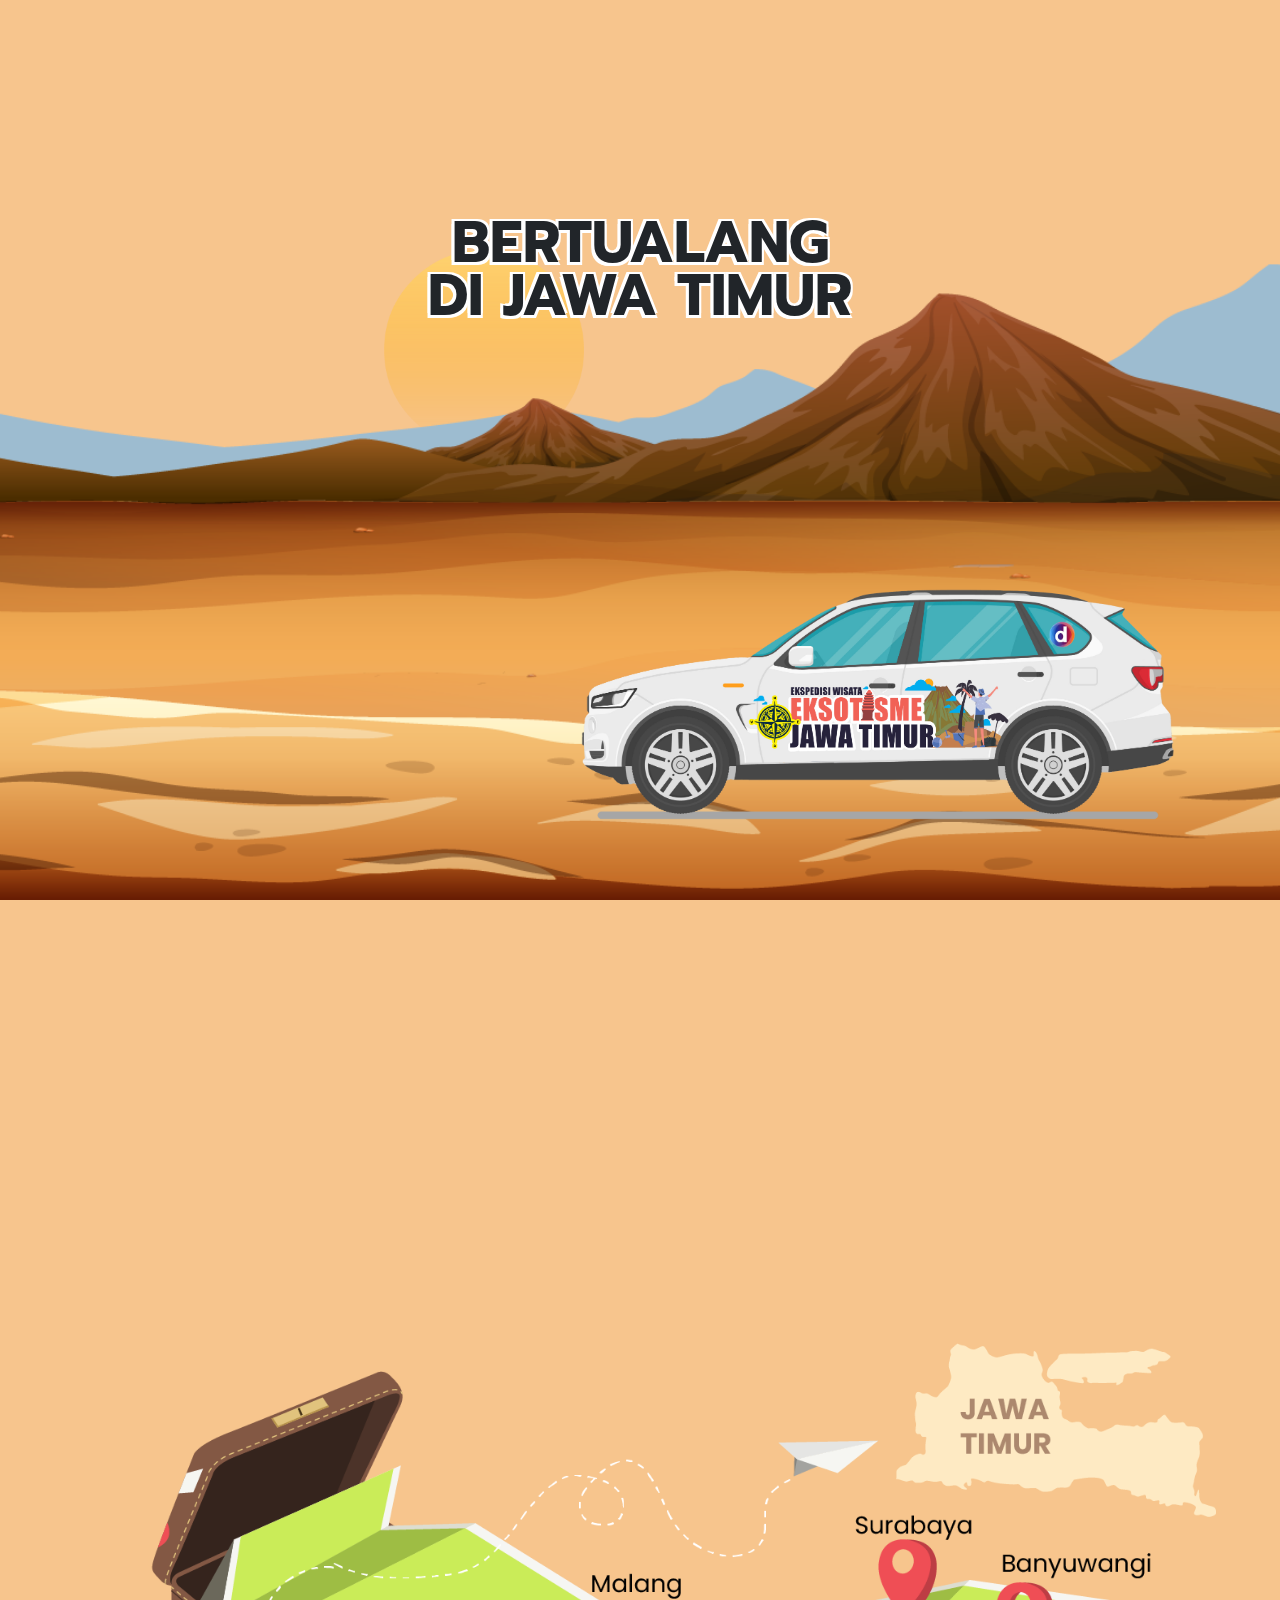
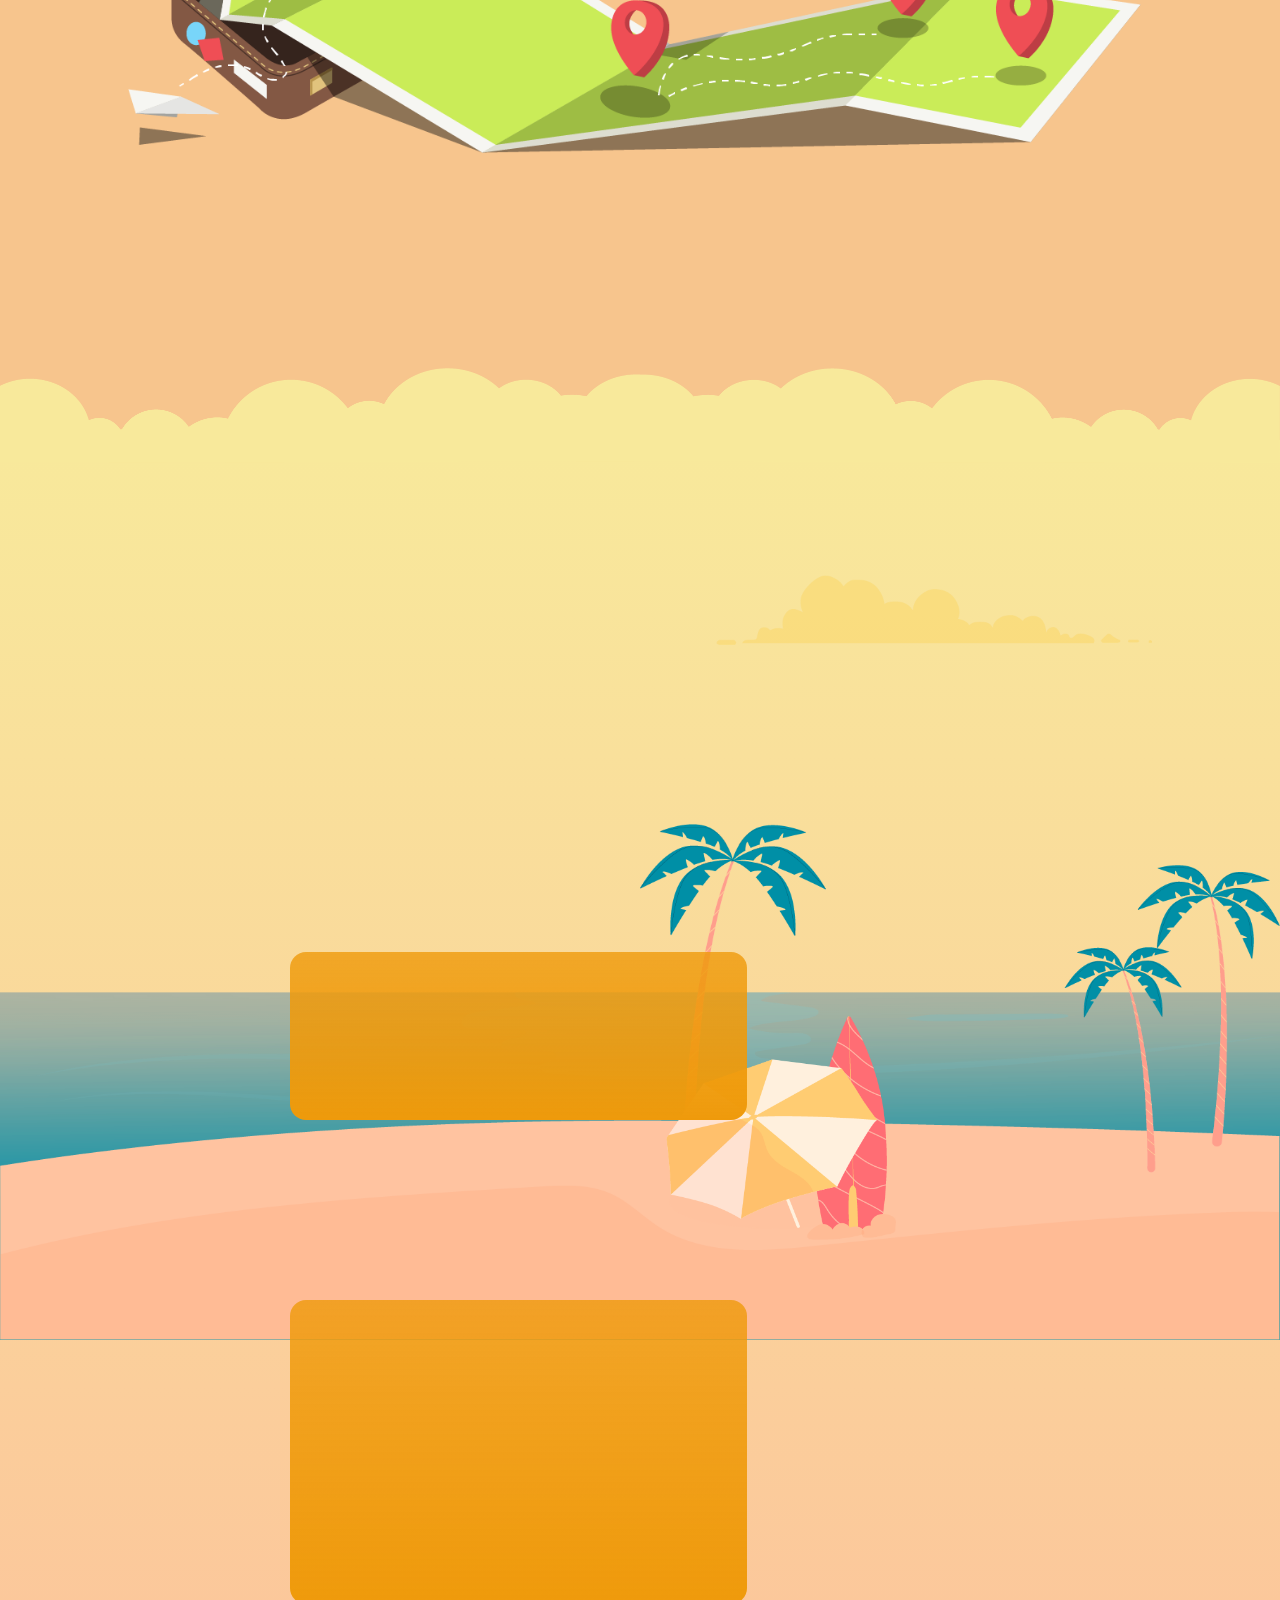
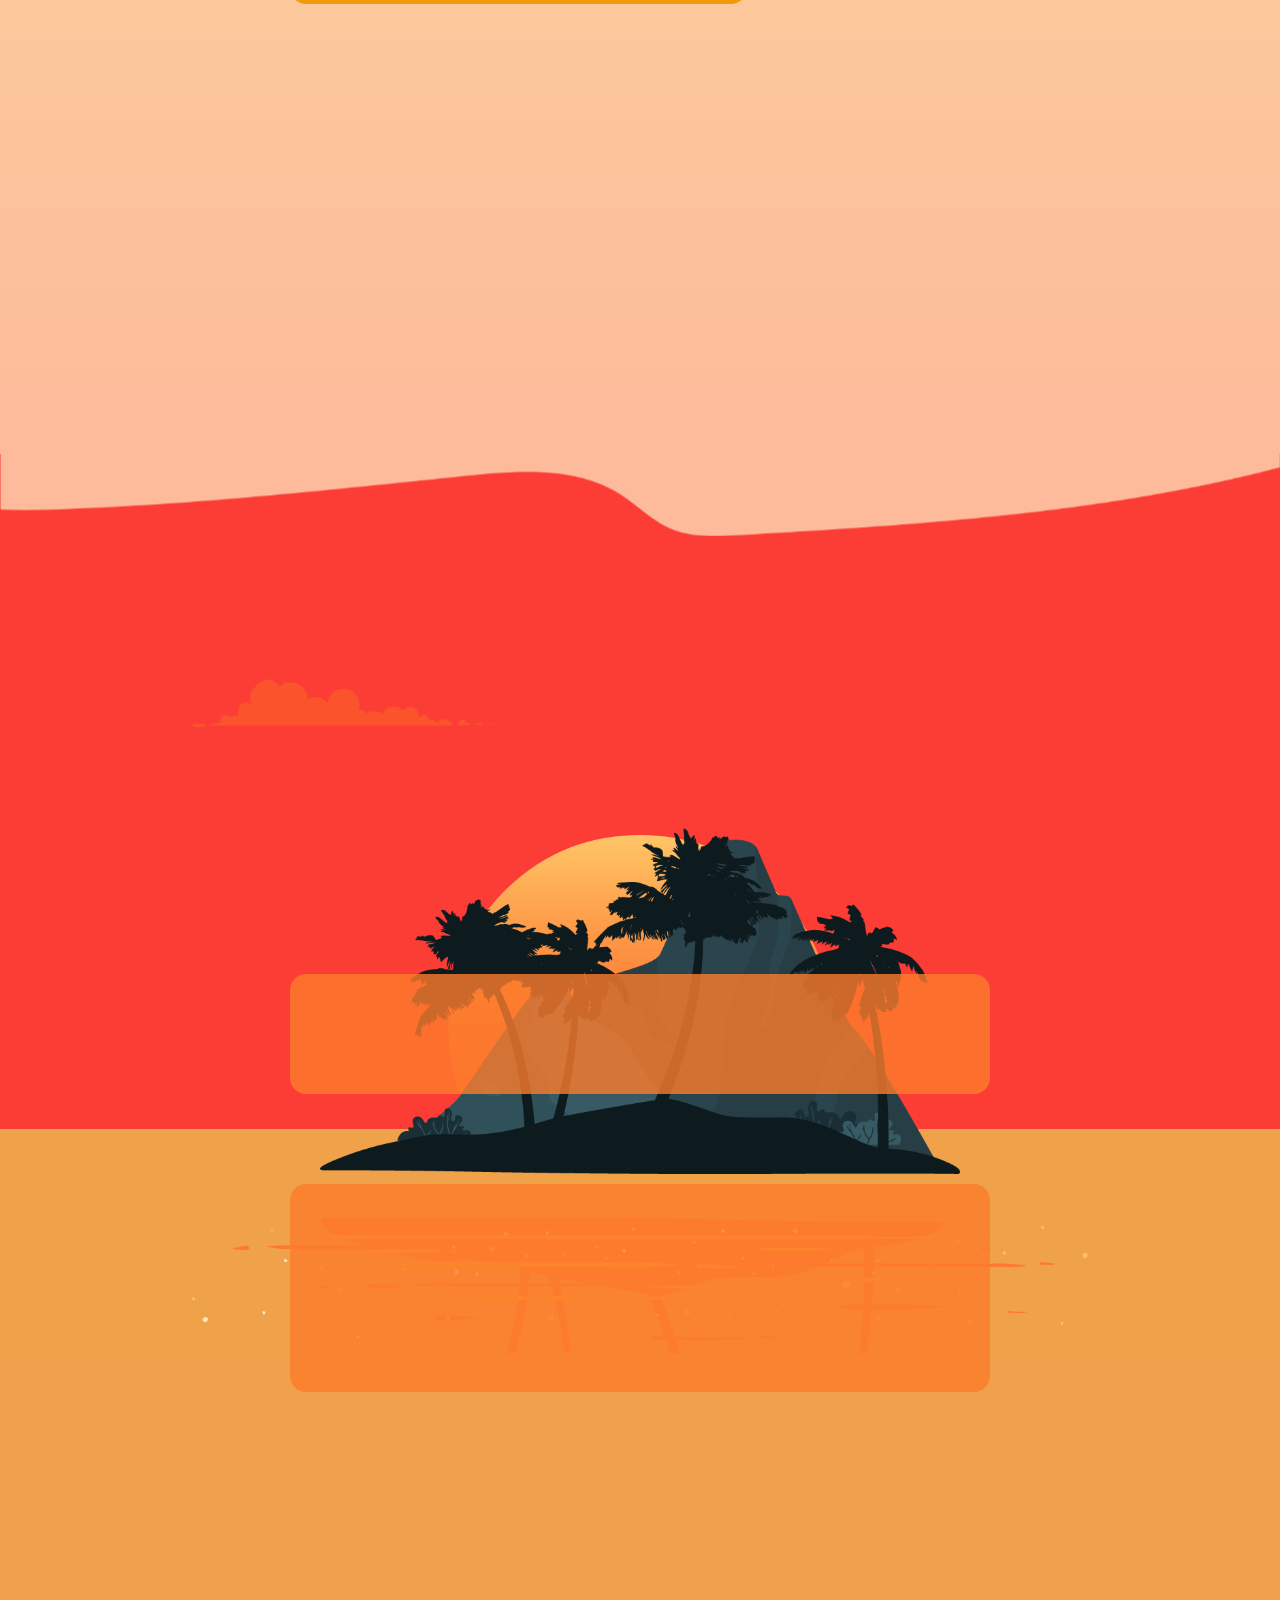
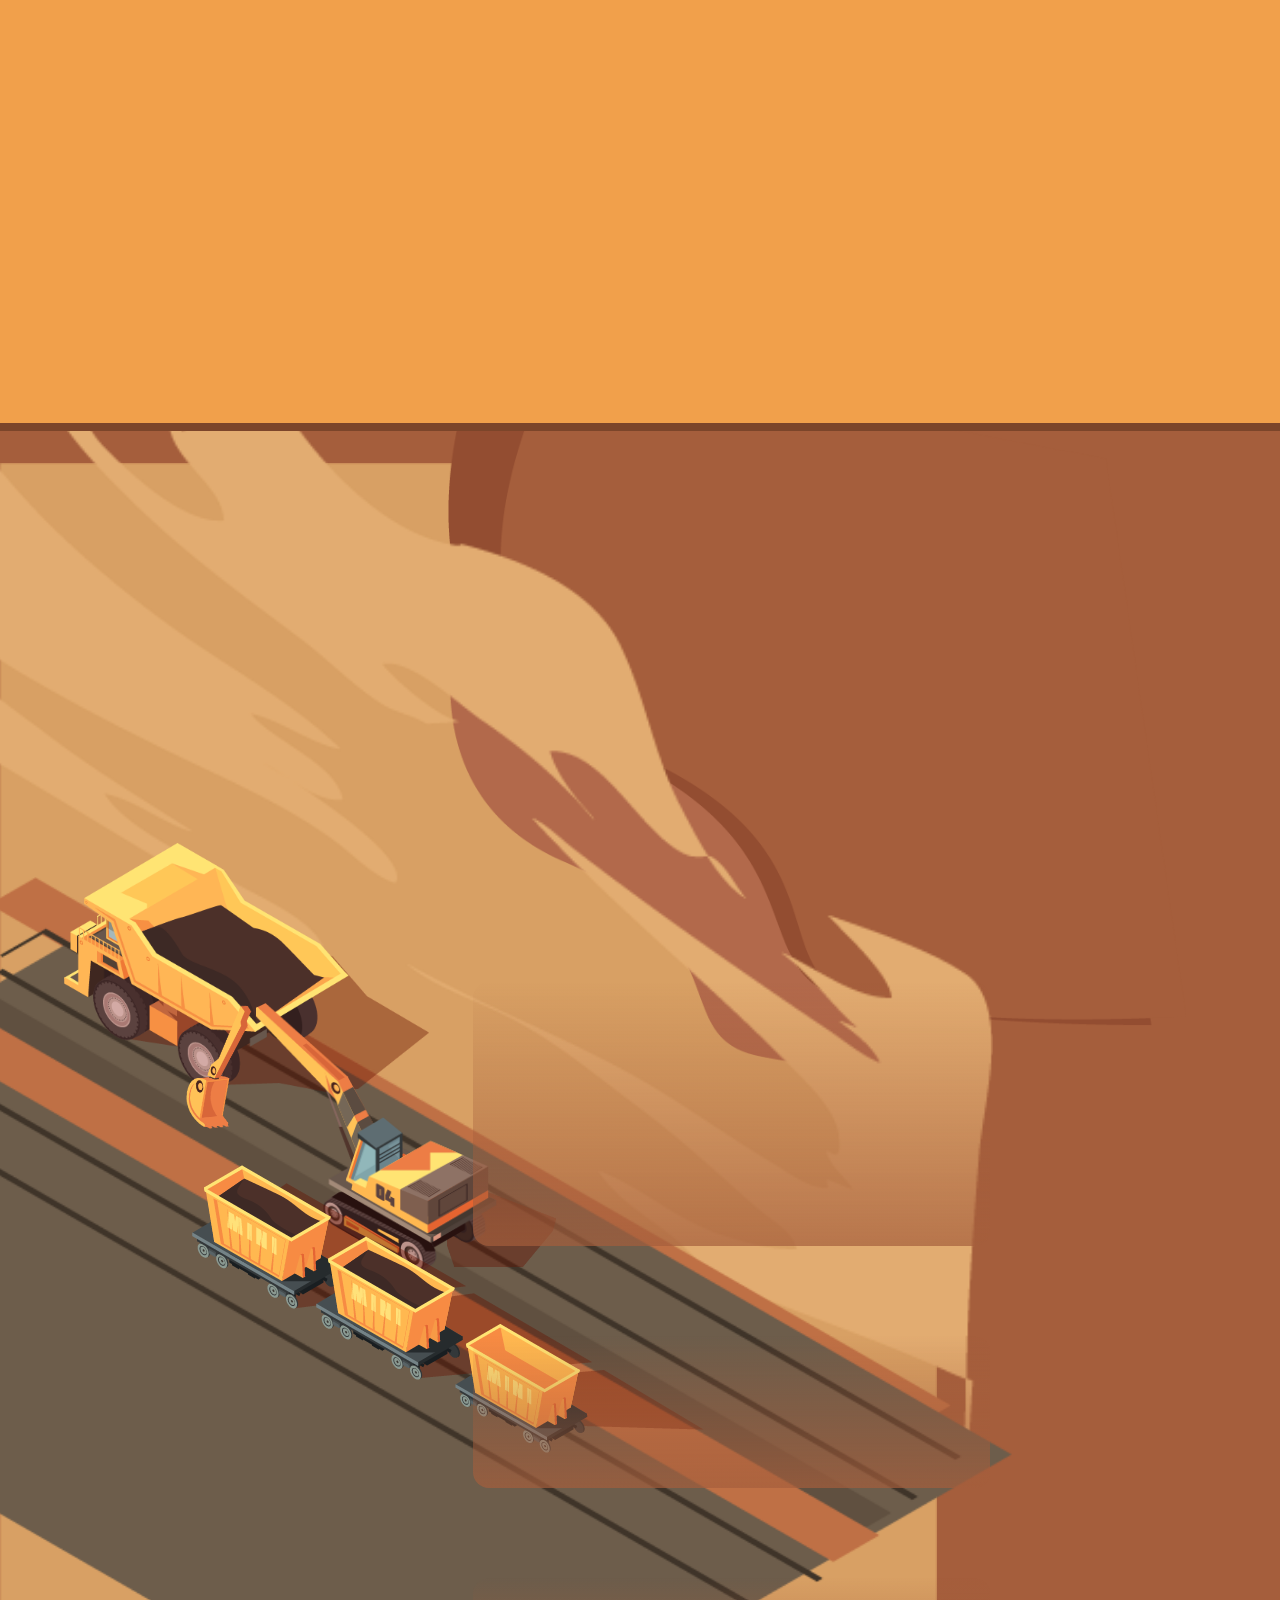
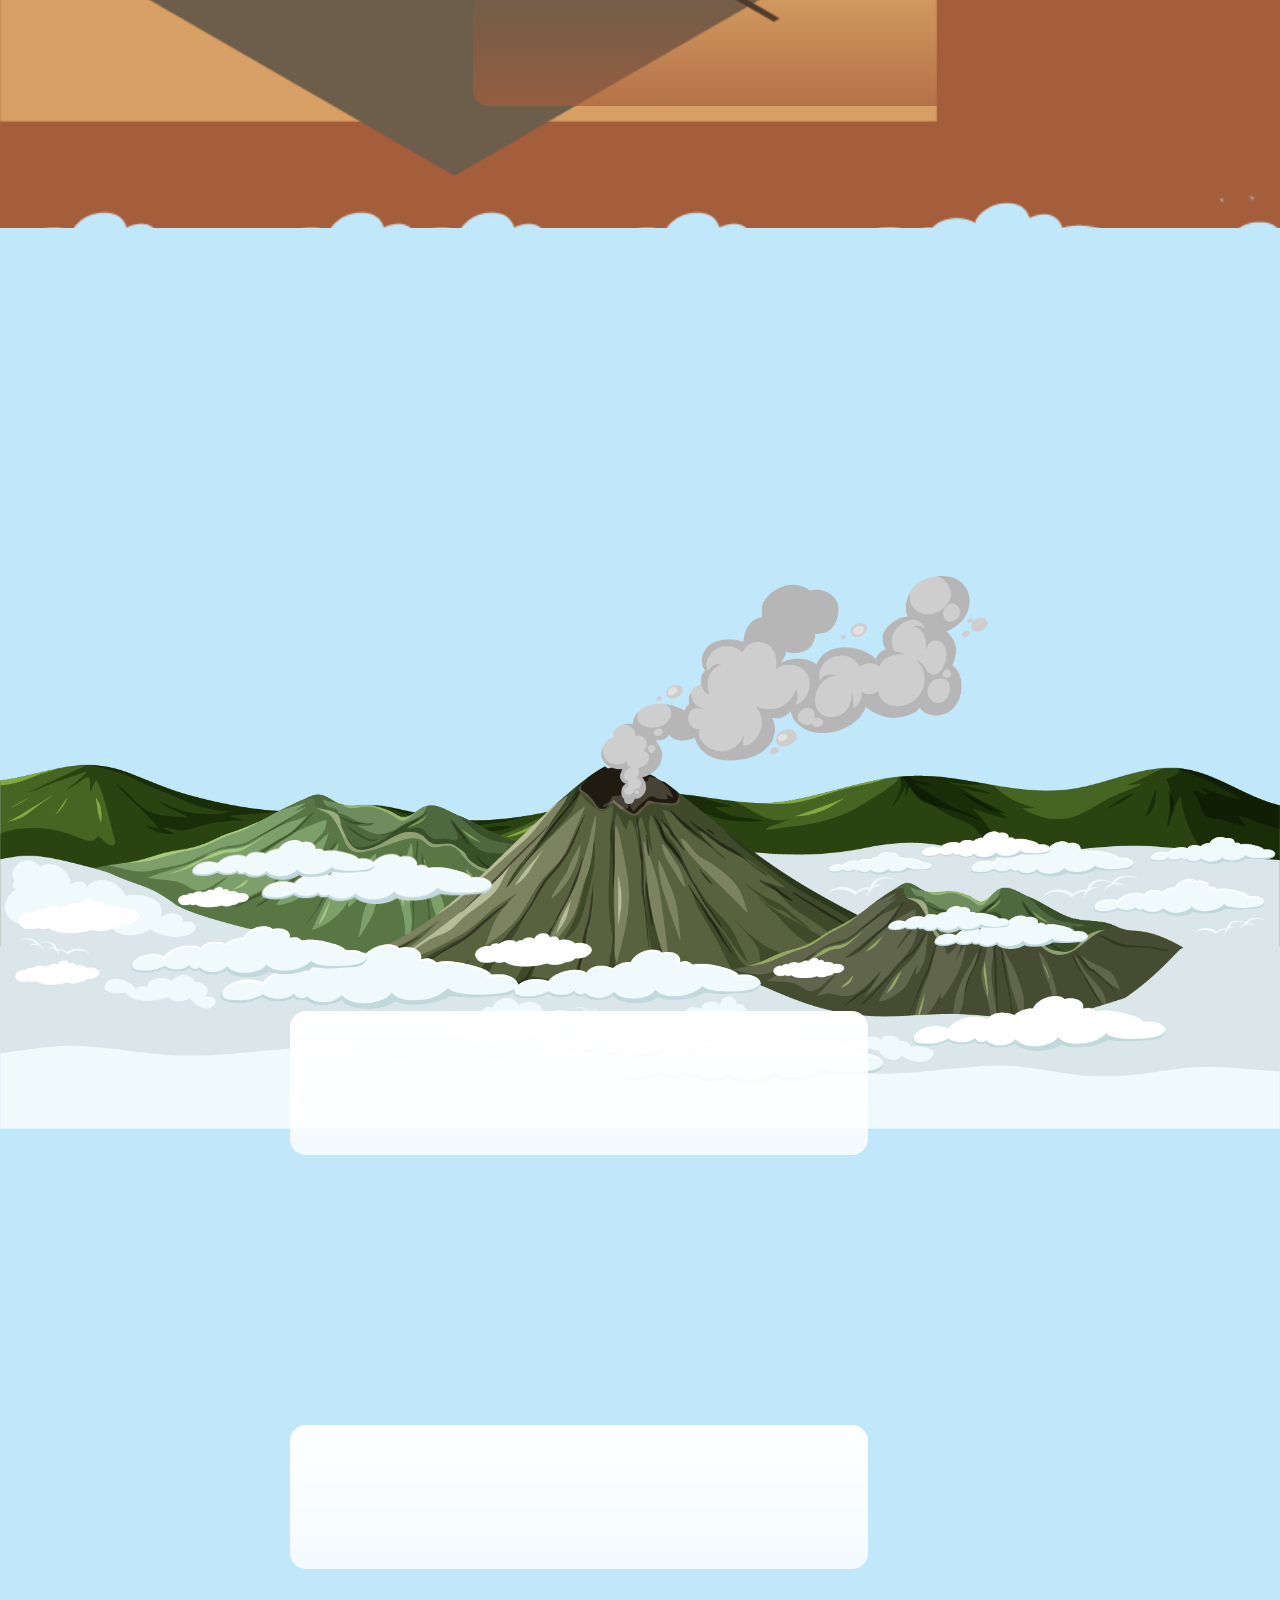
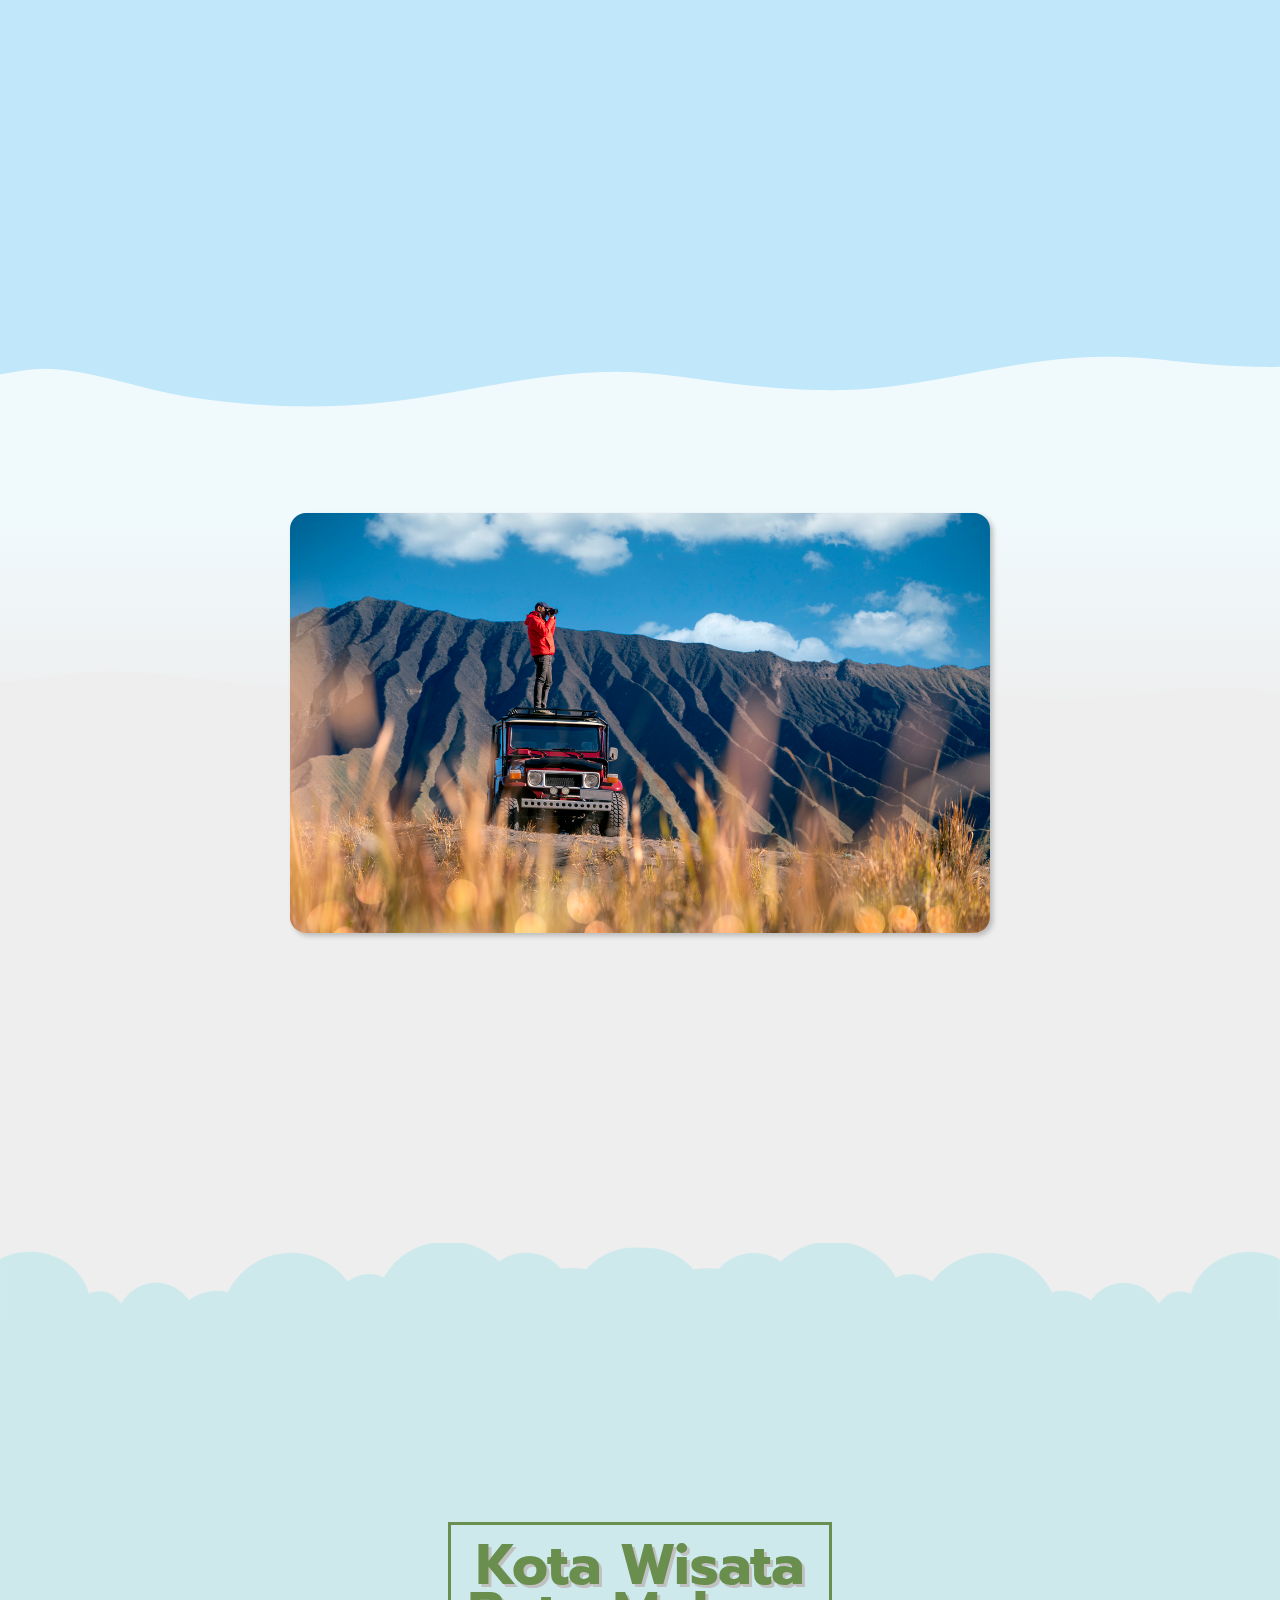
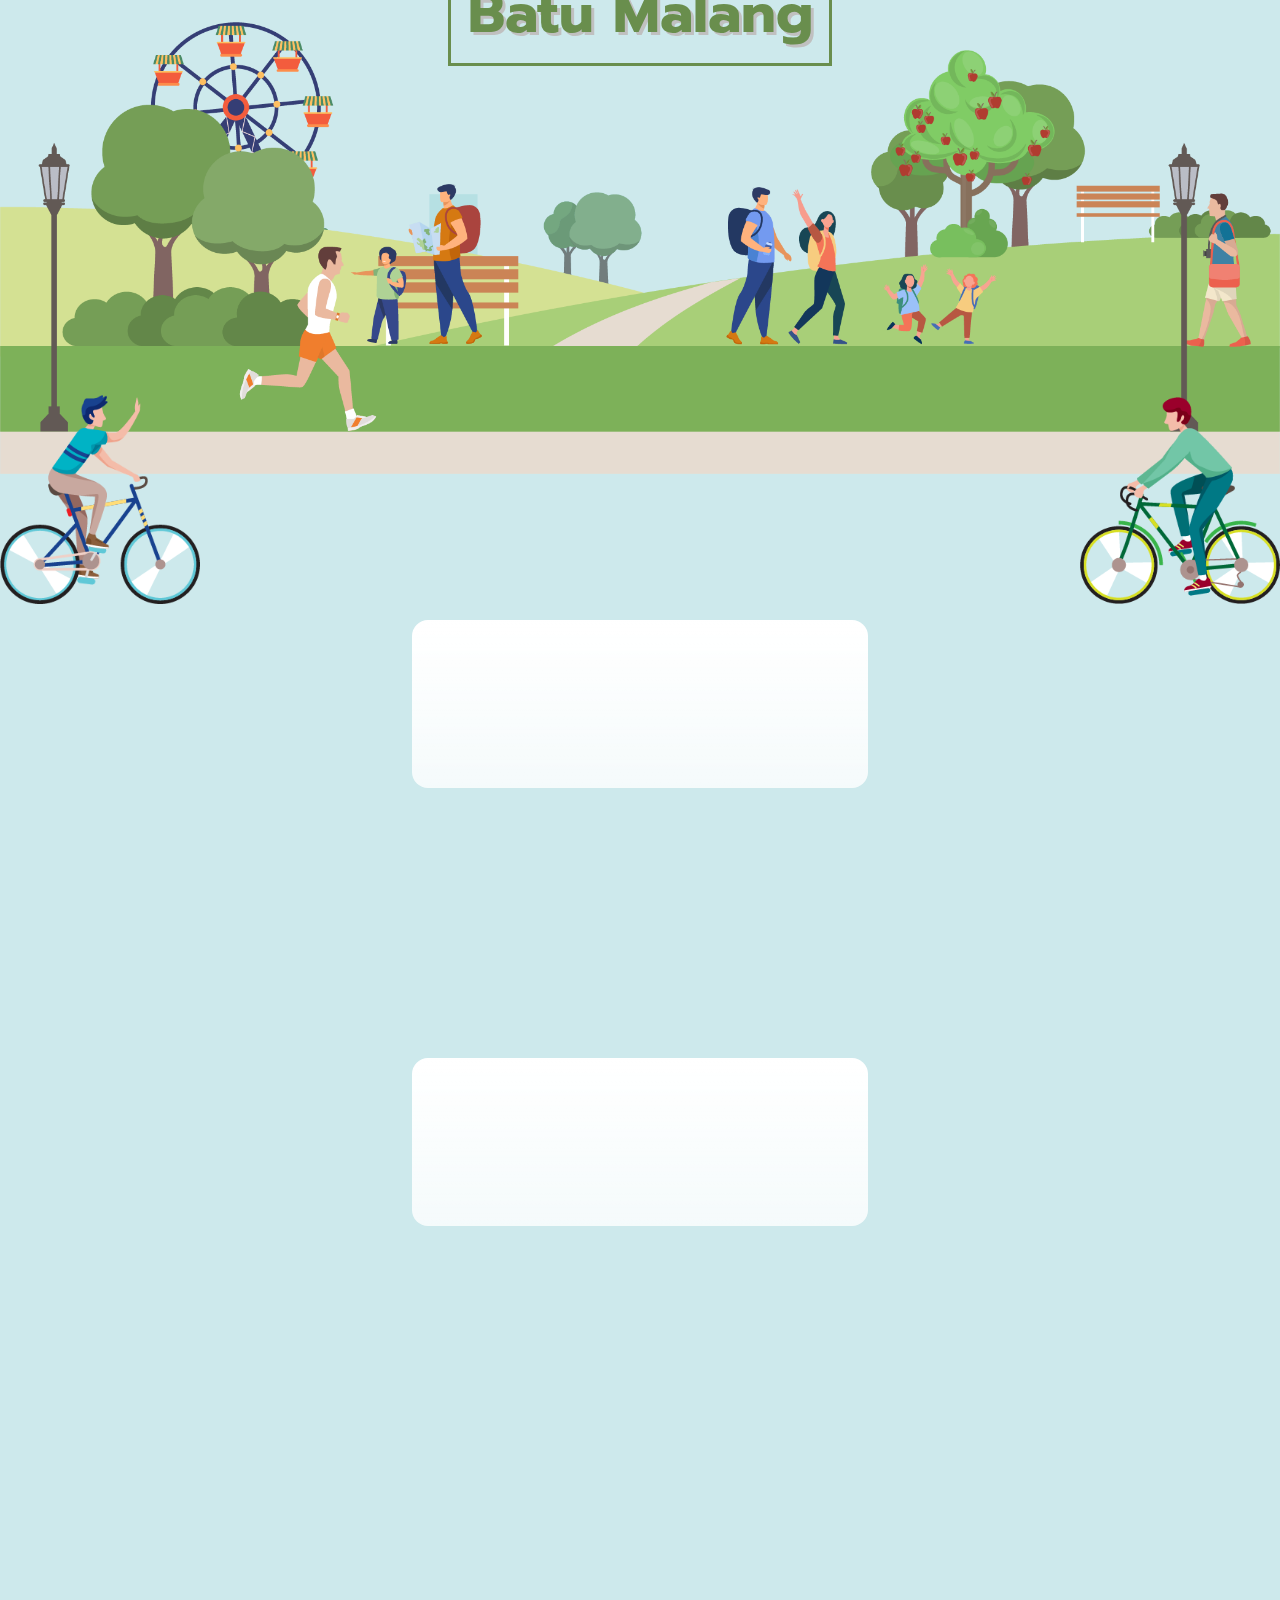
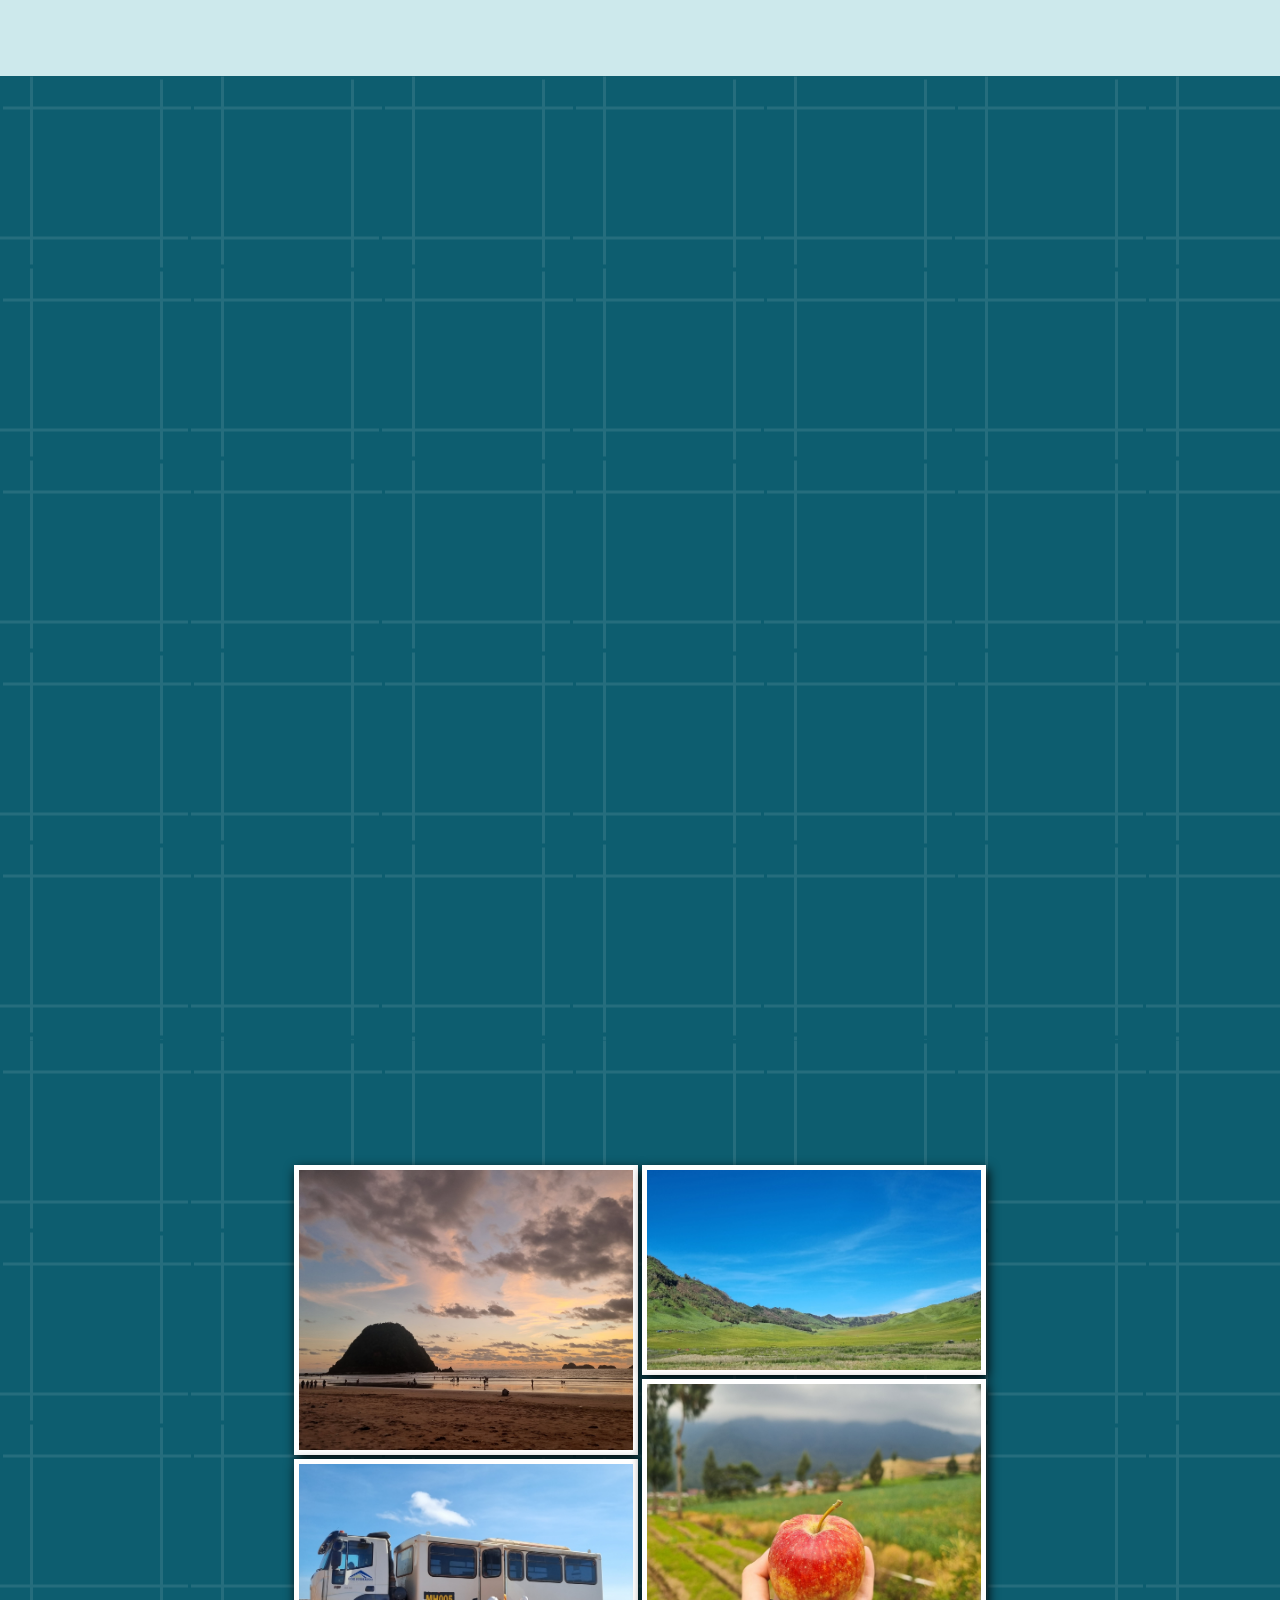
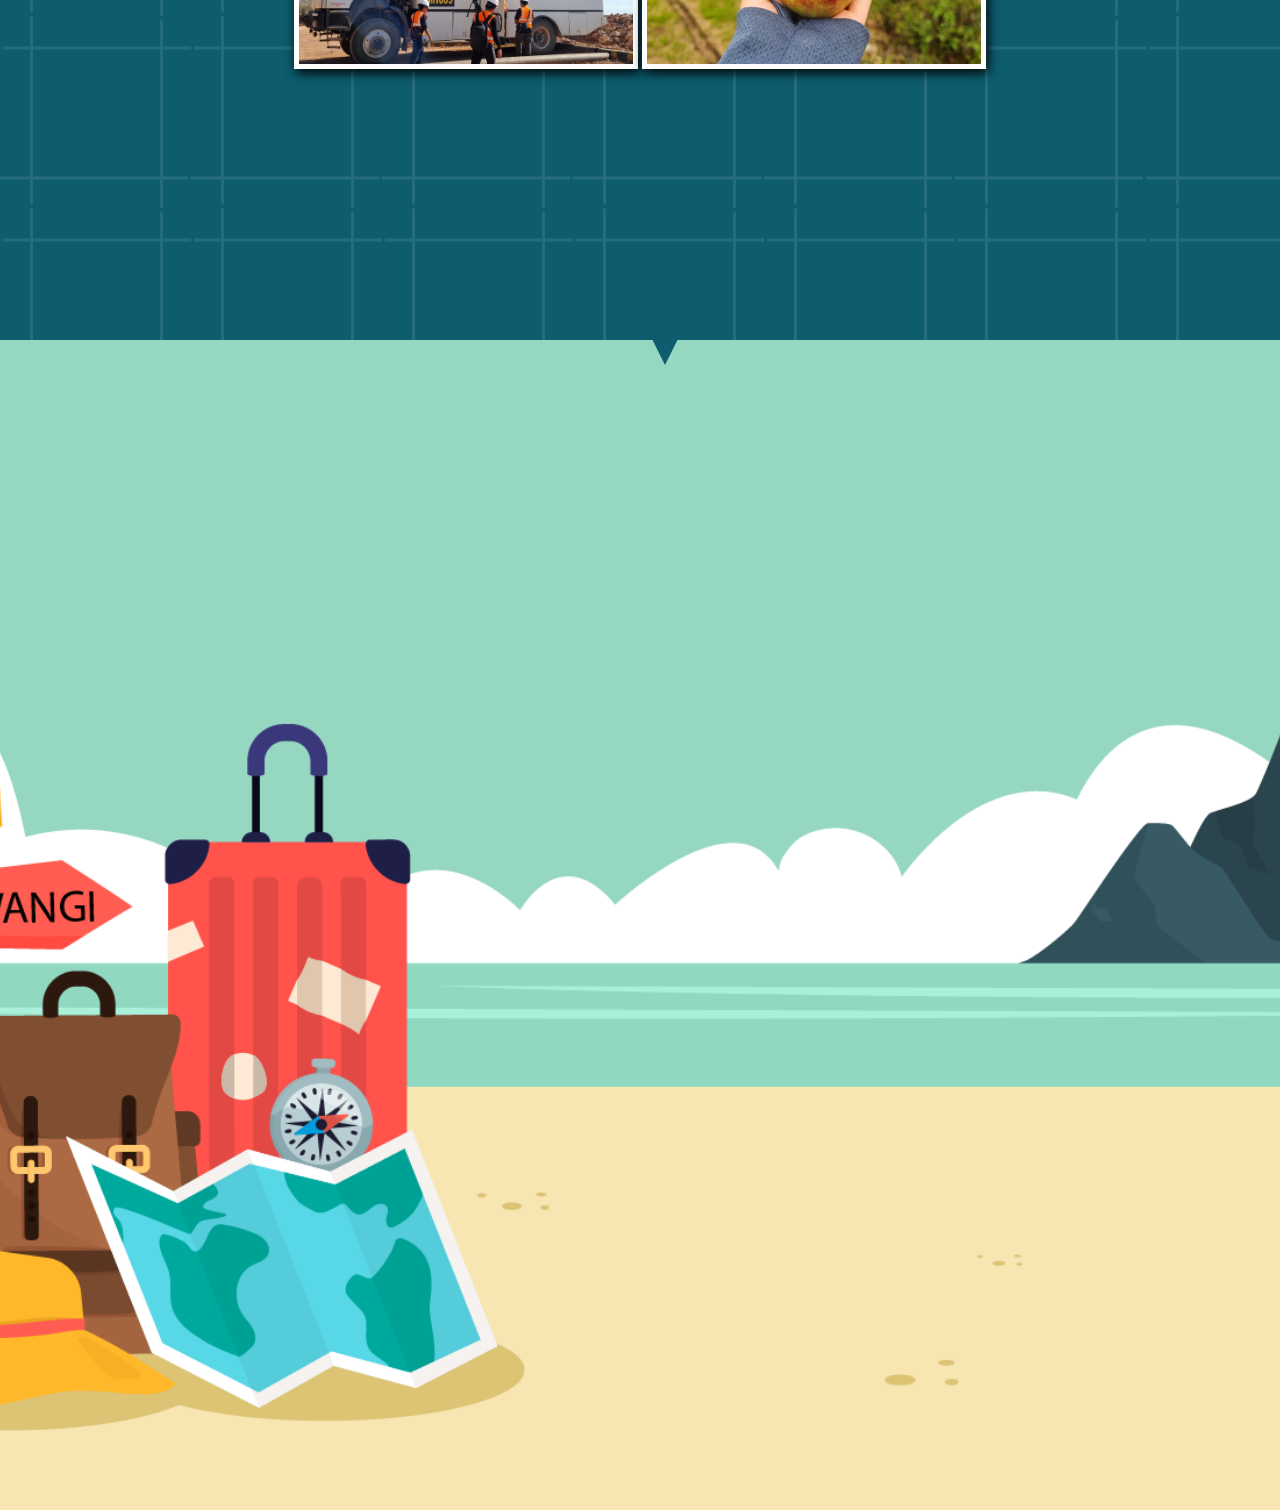
==== commit 96dbb314: "sws" ====
--- a/index.html
+++ b/index.html
@@ -1,640 +1,641 @@
 <!DOCTYPE html>
 <html lang="en">
 
-<head>
-    <meta charset="UTF-8">
-    <meta http-equiv="X-UA-Compatible" content="IE=edge">
-    <meta name="viewport" content="width=device-width, initial-scale=1.0">
-    <title>Eksotisme Jawa Timur</title>
-    <link rel="stylesheet" href="sass/bootstrap.min.css">
-    <link rel="stylesheet" href="sass/font-awesome.css">
-    <link rel="stylesheet" href="sass/slick.css">
-    <link rel="stylesheet" href="sass/aos.css">
-    <link rel="stylesheet" href="sass/slick-theme.css">
-    <link rel="stylesheet" href="sass/style.css">
-</head>
-
-<body>
-    <main>
-        <section class="banner">
-            <div class="peta-judul">
-                <img src="img/petajudul.png" alt="">
-            </div>
-            <div class="judul">
-                <h2>Bertualang</h2>
-                <!-- <h2>di Jawa Timur</h2> -->
-            </div>
-            <div class="all-gambar">
-                <div class="mobil">
-                    <img src="img/mobil-ekspedisi.png" alt class="mobil-ekspedisi">
-                </div>
-
-                <div class="teks">
-                    <img src="img/teks-jatim.png" alt="">
-                </div>
-
-                <div class="matahari">
-                    <img src="img/matahari1.png" alt>
-                </div>
-                <!-- <div class="pasir">
-                    <img src="img/coba-pasir.png" alt>
+    <head>
+        <meta charset="UTF-8">
+        <meta http-equiv="X-UA-Compatible" content="IE=edge">
+        <meta name="viewport" content="width=device-width, initial-scale=1.0">
+        <title>Eksotisme Jawa Timur</title>
+        <link rel="stylesheet" href="sass/bootstrap.min.css">
+        <link rel="stylesheet" href="sass/font-awesome.css">
+        <link rel="stylesheet" href="sass/slick.css">
+        <link rel="stylesheet" href="sass/aos.css">
+        <link rel="stylesheet" href="sass/slick-theme.css">
+        <link rel="stylesheet" href="sass/style.css">
+    </head>
+
+    <body>
+        <main>
+            <section class="banner">
+                <div class="peta-judul">
+                    <img src="img/petajudul.png" alt>
+                </div>
+                <div class="judul">
+                    <h2>Bertualang</h2>
+                    <h2>di Jawa Timur</h2>
+                </div>
+                <div class="all-gambar">
+                    <div class="mobil">
+                        <img src="img/mobil-ekspedisi.png" alt
+                            class="mobil-ekspedisi">
+                    </div>
+
+                    <div class="matahari">
+                        <img src="img/matahari.png" alt>
+                    </div>
+                    <div class="pasir">
+                        <img src="img/coba-pasir.png" alt>
+                    </div>
+                    <div class="pulau">
+                        <img src="img/aer.png" alt>
+                        <div class="detail">
+                            <img src="img/detail.png" alt>
+                        </div>
+
+                        <div class="kapal">
+                            <img src="img/kapal.png" alt>
+                        </div>
+                    </div>
+                </div>
+            </section>
+            <section class="pembukaan">
+
+                <div class="sticky-mode">
+                    <div class="coba-peta">
+                        <!-- <img src="img/coba-property.png" alt> -->
+                        <img src="img/new-map.png" alt>
+                    </div>
+
+                    <div class="jatim">
+                        <img src="img/jatim.png" alt>
+                    </div>
+
+                </div>
+
+                <div class="wrap-detikx">
+                    <p>
+                        Lorem ipsum dolor sit amet, consectetur adipisicing
+                        elit. Quae animi saepe voluptatum, laboriosam quibusdam
+                        ex. Magnam harum, possimus iste praesentium qui totam
+                        sed alias corrupti eaque pariatur accusantium, omnis
+                        sapiente?
+                    </p>
+                    <p>
+                        Lorem ipsum dolor sit amet consectetur adipisicing elit.
+                        Eligendi aut consequuntur sed accusamus facilis ducimus
+                        harum qui neque, labore consectetur doloremque quis quam
+                        nesciunt aliquam quidem quas nostrum dolore porro.
+                    </p>
+                </div>
+            </section>
+
+            <section class="pesisir">
+                <div class="awan-kuning">
+                    <img src="img/awan-kuning.png" alt>
+                </div>
+                <div class="sticky-mode">
+                    <div class="mobil">
+                        <img src="img/mobil-ekspedisi.png" alt
+                            class="mobil-ekspedisi">
+                    </div>
+                    <div class="pasir">
+                        <img src="img/pasir-pantai.png" alt>
+                    </div>
+                    <div class="alat">
+                        <img src="img/alat-surfing.png" alt>
+                    </div>
+                    <div class="pohon">
+                        <img src="img/pohon-3.png" alt>
+                    </div>
+                    <div class="awan">
+                        <img src="img/awan-1.png" alt>
+                    </div>
+                    <div class="aer">
+                        <img src="img/aer.png" alt>
+                    </div>
+                </div>
+
+                <div class="wrap-detikx">
+                    <div class="row">
+                        <div class="col-md-8">
+                            <h3 class="judul">Pantai Pulau Merah</h3>
+
+                            <div class="content">
+                                <div class="hello">
+                                    <p>
+                                        Lorem ipsum dolor sit amet consectetur
+                                        adipisicing elit. Rem, totam, ipsum
+                                        accusamus fugiat laborum facilis
+                                        mollitia dolores ullam quod placeat
+                                        voluptatem cumque sapiente unde magnam
+                                        repellendus quo? Aliquid, iusto
+                                        explicabo?
+                                    </p>
+                                </div>
+                                <div class="hello mar-bot">
+                                    <p>
+                                        Lorem ipsum dolor sit amet consectetur
+                                        adipisicing elit. Aliquam, architecto
+                                        facilis. Voluptatem ratione praesentium
+                                        ipsa ex odio et eius veritatis, illo
+                                        molestias soluta similique natus dolorem
+                                        ad enim libero laborum.
+                                    </p>
+                                    <p>
+                                        Lorem, ipsum dolor sit amet consectetur
+                                        adipisicing elit. At laboriosam vitae
+                                        maiores quasi quisquam eligendi.
+                                        Possimus veritatis error nostrum,
+                                        repellendus fugit voluptates, aliquam
+                                        nihil nulla alias est placeat culpa
+                                        cumque.
+                                    </p>
+                                </div>
+                            </div>
+                        </div>
+                    </div>
+                </div>
+            </section>
+
+            <section class="sunset">
+                <div class="help-bg">
+                    <img src="img/aset-pesisir-bawah.png" alt>
+                </div>
+
+                <div class="abs">
+                    <img src="img/abs-2.png" alt>
+                </div>
+                <!-- <div class="awan-atas">
+                    <img src="img/awan-burung.png" alt>
                 </div> -->
-                <div class="pasir">
-                    <img src="img/bumper-web.png" alt="">
-                </div>
-                <!-- <div class="kapal">
-                    <img src="img/kapal.png" alt>
+                <div class="sticky-mode">
+                    <div class="bg"></div>
+                    <div class="awan">
+                        <img src="img/awan-1.png" alt>
+                    </div>
+                    <div class="pulau img">
+                        <img src="img/pulau-pohon.png" alt title>
+                    </div>
+                    <div class="pulau-bayangan img">
+                        <img src="img/bayangan-pulau.png" alt>
+                    </div>
+                    <div class="matahari img">
+                        <img src="img/matahari.png" alt>
+                    </div>
+                    <div class="burung">
+                        <img src="img/burung.png" alt>
+                    </div>
+                </div>
+                <div class="wrap-detikx">
+                    <h3 class="judul">
+                        Sunset di Pulau Merah
+                    </h3>
+                    <div class="content">
+                        <div class="hello">
+                            <p>
+                                Lorem ipsum dolor sit amet, consectetur
+                                adipisicing elit. Odio laboriosam vel quisquam
+                                placeat neque sunt, quod repudiandae veritatis
+                                modi perferendis. Sunt blanditiis voluptas at
+                                facere iure odio beatae suscipit similique?
+                            </p>
+                        </div>
+
+                        <div class="hello mar-bot">
+                            <p>
+                                Lorem ipsum dolor sit amet, consectetur
+                                adipisicing elit. Odio laboriosam vel quisquam
+                                placeat neque sunt, quod repudiandae veritatis
+                                modi perferendis. Sunt blanditiis voluptas at
+                                facere iure odio beatae suscipit similique?
+                            </p>
+                            <p>Lorem ipsum dolor sit amet consectetur
+                                adipisicing elit. Odit quod quae, unde maiores
+                                aspernatur maxime enim sunt molestias tenetur
+                                architecto dignissimos dolor quam neque illo eos
+                                molestiae optio, suscipit doloribus!</p>
+                        </div>
+
+                    </div>
+                </div>
+
+                <!-- <div class="abs-bantu-2">
+                    <img src="img/abs-2.png" alt>
                 </div> -->
-                <!-- <div class="payungx">
-                    <img src="img/payungx.png" alt="">
-                </div> -->
-                <div class="pulau">
-                    <img src="img/aer.png" alt>
-                    <div class="detail">
-                        <img src="img/detail.png" alt>
-                    </div>
-
-                    <!-- <div class="kapal">
-                        <img src="img/kapal.png" alt>
-                    </div> -->
-                </div>
-            </div>
-        </section>
-        <section class="pembukaan">
-
-            <div class="sticky-mode">
-                <div class="coba-peta">
-                    <!-- <img src="img/coba-property.png" alt> -->
-                    <img src="img/new-map.png" alt>
-                </div>
-
-                <div class="jatim">
-                    <img src="img/jatim.png" alt>
-                </div>
-
-            </div>
-
-            <div class="wrap-detikx">
-                <p>
-                    Lorem ipsum dolor sit amet, consectetur adipisicing
-                    elit. Quae animi saepe voluptatum, laboriosam quibusdam
-                    ex. Magnam harum, possimus iste praesentium qui totam
-                    sed alias corrupti eaque pariatur accusantium, omnis
-                    sapiente?
-                </p>
-                <p>
-                    Lorem ipsum dolor sit amet consectetur adipisicing elit.
-                    Eligendi aut consequuntur sed accusamus facilis ducimus
-                    harum qui neque, labore consectetur doloremque quis quam
-                    nesciunt aliquam quidem quas nostrum dolore porro.
-                </p>
-            </div>
-        </section>
-
-        <section class="pesisir">
-            <div class="awan-kuning">
-                <img src="img/awan-kuning.png" alt>
-            </div>
-            <div class="sticky-mode">
-                <div class="mobil">
-                    <img src="img/mobil-ekspedisi.png" alt class="mobil-ekspedisi">
-                </div>
-                <div class="pasir">
-                    <img src="img/pasir-pantai.png" alt>
-                </div>
-                <div class="alat">
-                    <img src="img/alat-surfing.png" alt>
-                </div>
-                <div class="pohon">
-                    <img src="img/pohon-3.png" alt>
-                </div>
+            </section>
+
+            <section class="cerita">
+
+                <div class="awanx">
+                    <img src="img/awan-burung.png" alt>
+                </div>
+                <div class="helping-abs sticky-mode">
+                    <div class="abs-3 abs">
+                        <img src="img/abs-3.png" alt>
+                    </div>
+                    <div class="abs-2 abs">
+                        <img src="img/abs-2.png" alt>
+                    </div>
+                    <div class="abs-1 abs">
+                        <img src="img/abs-1.png" alt>
+                    </div>
+                    <div class="abs abs-rel">
+                        <img src="img/kereta-rel.png" alt>
+                    </div>
+                    <div class="abs mobil mobil-1">
+                        <img src="img/mobil-1.png" alt>
+                    </div>
+                    <div class="abs mobil mobil-2">
+                        <img src="img/eksavator.png" alt class="lala">
+                        <img src="img/bayang.png" alt class="bayang">
+                        <img src="img/eksavator-gali.png" alt class="gali">
+                    </div>
+                    <div class="abs kereta-1">
+                        <img src="img/kereta-1.png" alt>
+                    </div>
+                    <div class="abs kereta-2">
+                        <img src="img/kereta-2_1.png" alt>
+                    </div>
+                </div>
+
+                <div class="totop wrap-detikx">
+                    <div class="row">
+                        <div class="col-md-9 offset-md-3">
+                            <h3 class="judul">Merdeka Copper Gold</h3>
+                            <h4 class="sub-judul">PT Bumi Suksesindo</h4>
+                            <div class="content">
+                                <p>Lorem ipsum, dolor sit amet consectetur
+                                    adipisicing elit. Placeat corporis at
+                                    perspiciatis dolorum voluptate sapiente
+                                    quidem
+                                    nobis quia odio laudantium distinctio
+                                    architecto
+                                    facilis vel, fuga, doloribus porro. Ipsum,
+                                    eaque
+                                    nulla.</p>
+                                <p>Lorem ipsum dolor sit amet consectetur
+                                    adipisicing elit. Accusantium est obcaecati
+                                    pariatur voluptates assumenda? Nam,
+                                    distinctio ducimus rem qui architecto dolore
+                                    aut error veritatis rerum perspiciatis
+                                    laboriosam non, consectetur iusto. Lorem
+                                    ipsum, dolor sit amet consectetur
+                                    adipisicing </p>
+                            </div>
+
+                            <div class="content">
+                                <p>
+                                    Lorem ipsum dolor sit amet consectetur
+                                    adipisicing elit. Aspernatur eius explicabo
+                                    aut impedit expedita vero optio dolorum
+                                    alias enim, consequatur necessitatibus nemo,
+                                    voluptatum itaque sapiente. Voluptates nam
+                                    sequi vero doloremque?
+                                </p>
+                            </div>
+
+                            <div class="content mar-bot">
+                                <p>Lorem ipsum dolor sit amet consectetur
+                                    adipisicing elit. Aliquam necessitatibus
+                                    harum quas magni, aut aliquid saepe quisquam
+                                    voluptas assumenda. Sed, delectus impedit
+                                    ipsa maxime et aspernatur molestiae nulla
+                                    sequi expedita.</p>
+                            </div>
+                        </div>
+                    </div>
+                </div>
+            </section>
+
+            <section class="bwi-bromo" hidden>
+                <div class="rutenya">
+                    <div class="arrow">
+                        <img src="img/arrow.png" alt>
+                    </div>
+                    <div class="from">
+                        <div class="nama-1">
+                            Banyuwangi
+                        </div>
+                        <div class="img">
+                            <img src="img/mobil-ekspedisi.png" alt
+                                class="mobil-ekspedisi">
+                        </div>
+                    </div>
+                    <div class="tuju">
+                        <div class="mang">Malang</div>
+                    </div>
+                </div>
+
                 <div class="awan">
-                    <img src="img/awan-1.png" alt>
-                </div>
-                <div class="aer">
-                    <img src="img/aer.png" alt>
-                </div>
-            </div>
-
-            <div class="wrap-detikx">
-                <div class="row">
-                    <div class="col-md-8">
-                        <h3 class="judul">Pantai Pulau Merah</h3>
-
-                        <div class="content">
+                    <img src="img/awan-burung.png" alt>
+                </div>
+            </section>
+
+            <section class="bromo">
+
+                <div class="sticky-mode">
+                    <div class="awan-bromo">
+                        <img src="img/awan-bromo-1.png" alt>
+                    </div>
+                    <div class="awan-bromo2">
+                        <img src="img/awan-bromo-1.png" alt>
+                    </div>
+                    <div class="gunung">
+                        <img src="img/gunung-bromo.png" alt>
+                        <!-- <img src="img/bromo-baru.png" alt=""> -->
+                    </div>
+                </div>
+                <div class="wrap-detikx">
+                    <div class="row">
+                        <div class="col-md-10">
+                            <div class="content">
+                                <h3 class="judul">Pesona Gunung Bromo</h3>
+                                <div class="hello">
+                                    <p>
+                                        Lorem ipsum dolor sit, amet consectetur
+                                        adipisicing elit. Cum expedita ad eos
+                                        doloribus
+                                        sequi esse iure, aliquam itaque eaque,
+                                        sint eum
+                                        similique voluptates ut molestiae
+                                        excepturi a
+                                        inventore culpa! Similique.
+                                    </p>
+                                </div>
+                                <div class="hello mar-bot">
+                                    <p>
+                                        Lorem ipsum dolor sit amet consectetur
+                                        adipisicing elit. Obcaecati amet
+                                        distinctio,
+                                        praesentium tempore tempora quibusdam
+                                        consequatur quaerat, recusandae natus
+                                        ipsa in,
+                                        eveniet aut. Harum temporibus rem quam
+                                    </p>
+                                </div>
+                            </div>
+
+                        </div>
+                    </div>
+                </div>
+            </section>
+
+            <section class="lautan-pasir">
+                <div class="awan">
+                    <img src="img/awan-footer.png" alt>
+                </div>
+                <div class="batas">
+                    <img src="img/pembatas-bawah.png" alt>
+                </div>
+
+                <div class="wrap-detikx">
+                    <h3 class="judul">Lautan Pasir</h3>
+                    <div class="img">
+                        <img src="img/lautan-pasir.jpg" alt>
+                    </div>
+                    <div class="content">
+                        <p>
+                            Lorem ipsum dolor sit, amet consectetur adipisicing
+                            elit. Asperiores exercitationem officia, dignissimos
+                            laborum error voluptatum fugiat quo dolor at quaerat
+                            unde voluptas deserunt eaque ipsam tempore magnam
+                            architecto voluptate. Beatae.
+                        </p>
+                        <p>
+                            Lorem ipsum dolor sit, amet consectetur adipisicing
+                            elit. Aperiam enim omnis quasi magni provident ex,
+                            laboriosam obcaecati sed repellendus, perferendis
+                            maxime pariatur perspiciatis molestias suscipit
+                            tempora deleniti eum eos corporis.
+                        </p>
+                    </div>
+                </div>
+            </section>
+
+            <section class="malang">
+                <div class="sticky-mode">
+
+                    <h3 class="stick-judul">Kota Wisata Batu Malang</h3>
+                    <div class="sepeda1">
+                        <img src="img/sepeda.png" alt>
+                    </div>
+
+                    <div class="sepeda2">
+                        <img src="img/sepeda-2.png" alt>
+                    </div>
+
+                    <div class="tahu-telur" hidden>
+                        <img src="img/tahu-telor.png" alt>
+                    </div>
+
+                    <div class="kota-batu">
+                        <img src="img/kota-batu.png" alt>
+                    </div>
+                </div>
+                <div class="wrap-detikx">
+                    <div class="row">
+                        <div class="col-md-8 offset-md-2">
                             <div class="hello">
                                 <p>
                                     Lorem ipsum dolor sit amet consectetur
-                                    adipisicing elit. Rem, totam, ipsum
-                                    accusamus fugiat laborum facilis
-                                    mollitia dolores ullam quod placeat
-                                    voluptatem cumque sapiente unde magnam
-                                    repellendus quo? Aliquid, iusto
-                                    explicabo?
+                                    adipisicing
+                                    elit. Neque debitis eaque necessitatibus
+                                    consequatur
+                                    doloribus quam eos iusto. Voluptatem velit
+                                    corporis
+                                    numquam, neque at maiores obcaecati esse
+                                    nesciunt
+                                    dignissimos odio. Illo.
                                 </p>
                             </div>
                             <div class="hello mar-bot">
                                 <p>
                                     Lorem ipsum dolor sit amet consectetur
-                                    adipisicing elit. Aliquam, architecto
-                                    facilis. Voluptatem ratione praesentium
-                                    ipsa ex odio et eius veritatis, illo
-                                    molestias soluta similique natus dolorem
-                                    ad enim libero laborum.
+                                    adipisicing
+                                    elit. Vitae qui architecto tempore, quas
+                                    aliquid
+                                    adipisci pariatur, repellendus reprehenderit
+                                    voluptates nihil, dignissimos ex sint iure!
+                                    Nemo rem
+                                    pariatur atque voluptates ex.
                                 </p>
-                                <p>
-                                    Lorem, ipsum dolor sit amet consectetur
-                                    adipisicing elit. At laboriosam vitae
-                                    maiores quasi quisquam eligendi.
-                                    Possimus veritatis error nostrum,
-                                    repellendus fugit voluptates, aliquam
-                                    nihil nulla alias est placeat culpa
-                                    cumque.
-                                </p>
-                            </div>
-                        </div>
-                    </div>
-                </div>
-            </div>
-        </section>
-
-        <section class="sunset">
-            <div class="help-bg">
-                <img src="img/aset-pesisir-bawah.png" alt>
-            </div>
-
-            <div class="abs">
-                <img src="img/abs-2.png" alt>
-            </div>
-            <!-- <div class="awan-atas">
-                    <img src="img/awan-burung.png" alt>
-                </div> -->
-            <div class="sticky-mode">
-                <div class="bg"></div>
-                <div class="awan">
-                    <img src="img/awan-1.png" alt>
-                </div>
-                <div class="pulau img">
-                    <img src="img/pulau-pohon.png" alt title>
-                </div>
-                <div class="pulau-bayangan img">
-                    <img src="img/bayangan-pulau.png" alt>
-                </div>
-                <div class="matahari img">
-                    <img src="img/matahari.png" alt>
-                </div>
-                <div class="burung">
-                    <img src="img/burung.png" alt>
-                </div>
-            </div>
-            <div class="wrap-detikx">
-                <h3 class="judul">
-                    Sunset di Pulau Merah
-                </h3>
-                <div class="content">
-                    <div class="hello">
-                        <p>
-                            Lorem ipsum dolor sit amet, consectetur
-                            adipisicing elit. Odio laboriosam vel quisquam
-                            placeat neque sunt, quod repudiandae veritatis
-                            modi perferendis. Sunt blanditiis voluptas at
-                            facere iure odio beatae suscipit similique?
-                        </p>
-                    </div>
-
-                    <div class="hello mar-bot">
-                        <p>
-                            Lorem ipsum dolor sit amet, consectetur
-                            adipisicing elit. Odio laboriosam vel quisquam
-                            placeat neque sunt, quod repudiandae veritatis
-                            modi perferendis. Sunt blanditiis voluptas at
-                            facere iure odio beatae suscipit similique?
-                        </p>
-                        <p>Lorem ipsum dolor sit amet consectetur
-                            adipisicing elit. Odit quod quae, unde maiores
-                            aspernatur maxime enim sunt molestias tenetur
-                            architecto dignissimos dolor quam neque illo eos
-                            molestiae optio, suscipit doloribus!</p>
-                    </div>
-
-                </div>
-            </div>
-        </section>
-
-        <section class="cerita">
-            <div class="awanx">
-                <img src="img/awan-burung.png" alt="">
-            </div>
-            <div class="helping-abs sticky-mode">
-                <div class="abs-3 abs">
-                    <img src="img/abs-3.png" alt>
-                </div>
-                <div class="abs-2 abs">
-                    <img src="img/abs-2.png" alt>
-                </div>
-                <div class="abs-1 abs">
-                    <img src="img/abs-1.png" alt>
-                </div>
-                <div class="abs abs-rel">
-                    <img src="img/kereta-rel.png" alt>
-                </div>
-                <div class="abs mobil mobil-1">
-                    <img src="img/mobil-1.png" alt>
-                </div>
-                <div class="abs mobil mobil-2">
-                    <img src="img/eksavator.png" alt class="lala">
-                    <img src="img/bayang.png" alt class="bayang">
-                    <img src="img/eksavator-gali.png" alt class="gali">
-                </div>
-                <div class="abs kereta-1">
-                    <img src="img/kereta-1.png" alt>
-                </div>
-                <div class="abs kereta-2">
-                    <img src="img/kereta-2_1.png" alt>
-                </div>
-            </div>
-
-            <div class="totop wrap-detikx">
-                <div class="row">
-                    <div class="col-md-9 offset-md-3">
-                        <h3 class="judul">Merdeka Copper Gold</h3>
-                        <h4 class="sub-judul">PT Bumi Suksesindo</h4>
-                        <div class="content">
-                            <p>Lorem ipsum, dolor sit amet consectetur
-                                adipisicing elit. Placeat corporis at
-                                perspiciatis dolorum voluptate sapiente
-                                quidem
-                                nobis quia odio laudantium distinctio
-                                architecto
-                                facilis vel, fuga, doloribus porro. Ipsum,
-                                eaque
-                                nulla.</p>
-                            <p>Lorem ipsum dolor sit amet consectetur
-                                adipisicing elit. Accusantium est obcaecati
-                                pariatur voluptates assumenda? Nam,
-                                distinctio ducimus rem qui architecto dolore
-                                aut error veritatis rerum perspiciatis
-                                laboriosam non, consectetur iusto. Lorem
-                                ipsum, dolor sit amet consectetur
-                                adipisicing </p>
-                        </div>
-
-                        <div class="content">
-                            <p>
-                                Lorem ipsum dolor sit amet consectetur
-                                adipisicing elit. Aspernatur eius explicabo
-                                aut impedit expedita vero optio dolorum
-                                alias enim, consequatur necessitatibus nemo,
-                                voluptatum itaque sapiente. Voluptates nam
-                                sequi vero doloremque?
-                            </p>
-                        </div>
-
-                        <div class="content mar-bot">
-                            <p>Lorem ipsum dolor sit amet consectetur
-                                adipisicing elit. Aliquam necessitatibus
-                                harum quas magni, aut aliquid saepe quisquam
-                                voluptas assumenda. Sed, delectus impedit
-                                ipsa maxime et aspernatur molestiae nulla
-                                sequi expedita.</p>
-                        </div>
-                    </div>
-                </div>
-            </div>
-        </section>
-
-     
-        <section class="bwi-bromo" hidden>
-            <div class="rutenya">
-                <div class="arrow">
-                    <img src="img/arrow.png" alt>
-                </div>
-                <div class="from">
-                    <div class="nama-1">
-                        Banyuwangi
-                    </div>
-                    <div class="img">
-                        <img src="img/mobil-ekspedisi.png" alt class="mobil-ekspedisi">
-                    </div>
-                </div>
-                <div class="tuju">
-                    <div class="mang">Malang</div>
-                </div>
-            </div>
-
-            <div class="awan">
-                <img src="img/awan-burung.png" alt>
-            </div>
-        </section>
-
-        <section class="bromo">
-           
-            <div class="sticky-mode">
-                <div class="awan-bromo">
-                    <img src="img/awan-bromo-1.png" alt>
-                </div>
-                <div class="awan-bromo2">
-                    <img src="img/awan-bromo-1.png" alt>
-                </div>
-                <div class="gunung">
-                    <img src="img/gunung-bromo.png" alt>
-                    <!-- <img src="img/bromo-baru.png" alt=""> -->
-                </div>
-            </div>
-            <div class="wrap-detikx">
-                <div class="row">
-                    <div class="col-md-10">
-                        <div class="content">
-                            <h3 class="judul">Pesona Gunung Bromo</h3>
-                            <div class="hello">
-                                <p>
-                                    Lorem ipsum dolor sit, amet consectetur
-                                    adipisicing elit. Cum expedita ad eos
-                                    doloribus
-                                    sequi esse iure, aliquam itaque eaque,
-                                    sint eum
-                                    similique voluptates ut molestiae
-                                    excepturi a
-                                    inventore culpa! Similique.
-                                </p>
-                            </div>
-                            <div class="hello mar-bot">
-                                <p>
-                                    Lorem ipsum dolor sit amet consectetur
-                                    adipisicing elit. Obcaecati amet
-                                    distinctio,
-                                    praesentium tempore tempora quibusdam
-                                    consequatur quaerat, recusandae natus
-                                    ipsa in,
-                                    eveniet aut. Harum temporibus rem quam
-                                </p>
-                            </div>
-                        </div>
-
-                    </div>
-                </div>
-            </div>
-        </section>
-
-        <section class="lautan-pasir">
-            <div class="awan">
-                <img src="img/awan-footer.png" alt="">
-            </div>
-            <div class="batas">
-                <img src="img/pembatas-bawah.png" alt>
-            </div>
-
-            <div class="wrap-detikx">
-                <h3 class="judul">Lautan Pasir</h3>
-                <div class="img">
-                    <img src="img/lautan-pasir.jpg" alt>
-                </div>
-                <div class="content">
-                    <p>
-                        Lorem ipsum dolor sit, amet consectetur adipisicing
-                        elit. Asperiores exercitationem officia, dignissimos
-                        laborum error voluptatum fugiat quo dolor at quaerat
-                        unde voluptas deserunt eaque ipsam tempore magnam
-                        architecto voluptate. Beatae.
-                    </p>
-                    <p>
-                        Lorem ipsum dolor sit, amet consectetur adipisicing
-                        elit. Aperiam enim omnis quasi magni provident ex,
-                        laboriosam obcaecati sed repellendus, perferendis
-                        maxime pariatur perspiciatis molestias suscipit
-                        tempora deleniti eum eos corporis.
-                    </p>
-                </div>
-            </div>
-        </section>
-
-        <section class="malang">
-            <div class="sticky-mode">
-                <div class="paralayang">
-                    <img src="img/paralayang.png" alt="">
-                </div>
-                <!-- <div class="helping"></div> -->
-                <h3 class="stick-judul">Kota Wisata Batu Malang</h3>
-                <!-- <div class="taman">
-                        <img src="img/taman-kota12.png" alt>
-                    </div>
-                    <div class="tahu-telur">
-                        <img src="img/tahu-telor.png" alt>
-                    </div> -->
-
-                <div class="sepeda1">
-                    <img src="img/sepeda.png" alt>
-                </div>
-
-                <div class="sepeda2">
-                    <img src="img/sepeda-2.png" alt>
-                </div>
-
-                <div class="tahu-telur" hidden>
-                    <img src="img/tahu-telor.png" alt>
-                </div>
-
-                <div class="kota-batu">
-                    <img src="img/kota-batu.png" alt>
-                </div>
-            </div>
-            <div class="wrap-detikx">
-                <div class="row">
-                    <div class="col-md-8 offset-md-2">
-                        <div class="hello">
-                            <p>
-                                Lorem ipsum dolor sit amet consectetur
-                                adipisicing
-                                elit. Neque debitis eaque necessitatibus
-                                consequatur
-                                doloribus quam eos iusto. Voluptatem velit
-                                corporis
-                                numquam, neque at maiores obcaecati esse
-                                nesciunt
-                                dignissimos odio. Illo.
-                            </p>
-                        </div>
-                        <div class="hello mar-bot">
-                            <p>
-                                Lorem ipsum dolor sit amet consectetur
-                                adipisicing
-                                elit. Vitae qui architecto tempore, quas
-                                aliquid
-                                adipisci pariatur, repellendus reprehenderit
-                                voluptates nihil, dignissimos ex sint iure!
-                                Nemo rem
-                                pariatur atque voluptates ex.
-                            </p>
-                        </div>
-
-                    </div>
-                </div>
-            </div>
-        </section>
-
-        <section class="video">
-            <div class="container">
-                <div class="alls">
-                    <div class="frame">
-                        <iframe src="https://20.detik.com/embed/230419067" frameborder="0" scrolling="no"
-                            allowfullscreen="true"></iframe>
-                    </div>
-                    <!-- <div class="tripod">
+                            </div>
+
+                        </div>
+                    </div>
+                </div>
+            </section>
+
+            <section class="video">
+                <div class="container">
+                    <div class="alls">
+                        <div class="frame">
+                            <iframe src="https://20.detik.com/embed/230419067"
+                                frameborder="0" scrolling="no"
+                                allowfullscreen="true"></iframe>
+                        </div>
+                        <!-- <div class="tripod">
                             <img src="img/tripod.png" alt>
                         </div> -->
+                    </div>
+                </div>
+            </section>
+
+            <section class="galeri">
+
+                <div class="wrap-detikx">
+                    <h3 class="judul">
+                        Galeri Foto
+                    </h3>
+
+                    <br>
+                    <div class="gallery">
+                        <div class="gallery__column">
+
+                            <div class="gallery__link">
+                                <figure
+                                    class="gallery__thumb gallery__thumb--odd"
+                                    data-toggle="modal"
+                                    data-target="#pulau-merah">
+                                    <img src="img/pulau-merah-foto.jpg"
+                                        alt="Pantai
+                                            Pulau Merah" class="gallery__image">
+                                    <figcaption class="gallery__caption">Pantai
+                                        Pulau Merah</figcaption>
+                                </figure>
+                            </div>
+
+                            <div class="gallery__link">
+                                <figure
+                                    class="gallery__thumb gallery__thumb--even">
+                                    <img src="img/gold-copper.jpg"
+                                        alt="Merdeka Copper Gold"
+                                        class="gallery__image">
+                                    <figcaption class="gallery__caption">Merdeka
+                                        Copper Gold</figcaption>
+                                </figure>
+                            </div>
+
+                        </div>
+
+                        <div class="gallery__column">
+
+                            <div class="gallery__link">
+                                <figure
+                                    class="gallery__thumb gallery__thumb--even">
+                                    <img src="img/bromo-foto.jpg"
+                                        alt="Gunung Bromo"
+                                        class="gallery__image">
+                                    <figcaption class="gallery__caption">Gunung
+                                        Bromo</figcaption>
+                                </figure>
+                            </div>
+
+                            <div class="gallery__link">
+                                <figure
+                                    class="gallery__thumb gallery__thumb--odd">
+                                    <img src="img/foto-batu.jpeg"
+                                        alt="Portrait by Sam Burriss"
+                                        class="gallery__image">
+                                    <figcaption class="gallery__caption">Kota
+                                        Batu</figcaption>
+                                </figure>
+                            </div>
+                        </div>
+
+                    </div>
+                </div>
+            </section>
+
+            <section class="credit">
+                <div class="back">
+                    <img src="img/footer.png" alt>
+                </div>
+                <div class="wrap-detikx">
+
+                    <h3 class="ismobile aos-init aos-animate" data-aos="fade-up"
+                        data-aos-delay="300"
+                        data-aos-duration="300" data-aos-offset="10"
+                        data-aos-easing="linear">Tim Produksi</h3>
+                    <div class="row cene">
+                        <div class="col-md-4">
+                            <div class="all">
+                                <div class="job">Penulis Naskah</div>
+                                <div class="namex">Thovan Sugandi</div>
+                            </div>
+                            <div class="all">
+                                <div class="job">Host</div>
+                                <div class="namex">Melisa Mailoa</div>
+                            </div>
+                            <div class="all">
+                                <div class="job">Creative</div>
+                                <div class="namex">Jilan Dwi Nansalih</div>
+                            </div>
+                        </div>
+                        <div class="col-md-4">
+                            <div class="all">
+                                <div class="job">Campaign Coordinator</div>
+                                <div class="namex">Virgin Cansa Abinta</div>
+                            </div>
+                            <div class="all">
+                                <div class="job">Videographer </div>
+                                <div class="namex">Sunandi Mimo Raharja S</div>
+                                <div class="namex">Andhika Lingga Putera</div>
+                            </div>
+                        </div>
+                        <div class="col-md-4">
+                            <div class="all">
+                                <div class="job">Editor</div>
+                                <div class="namex">Irwan Nugroho</div>
+                            </div>
+                            <div class="all">
+                                <div class="job">HTML 5</div>
+                                <div class="namex">Dedi Arief Wibisono</div>
+                            </div>
+                            <div class="all">
+                                <div class="job">Desain Grafis</div>
+                                <div class="namex">Mindra Purnomo</div>
+                                <div class="namex">Zaki Alfarabi</div>
+                            </div>
+                        </div>
+                    </div>
+
+                </div>
+            </section>
+
+            <!-- Modal -->
+            <div class="modal fade" id="pulau-merah" tabindex="-1"
+                aria-labelledby="pulau-merahLabel" aria-hidden="true">
+                <div class="modal-dialog modal-dialog-centered">
+                    <div class="modal-content">
+
+                        <button type="button" class="close" data-dismiss="modal"
+                            aria-label="Close">
+                            <span aria-hidden="true">&times;</span>
+                        </button>
+
+                        <div class="slider-for" id="p-merah">
+                            <div class="img">
+                                <img src="img/pulau-merah-foto.jpg" alt>
+                            </div>
+
+                            <div class="img">
+                                <img src="img/gold-copper.jpg" alt>
+                            </div>
+                        </div>
+
+                        <div class="slider slider-nav">
+                            <div class="img">
+                                <img src="img/pulau-merah-foto.jpg" alt>
+                            </div>
+
+                            <div class="img">
+                                <img src="img/gold-copper.jpg" alt>
+                            </div>
+
+                        </div>
+
+                    </div>
                 </div>
             </div>
-        </section>
-
-        <section class="galeri">
-
-            <div class="wrap-detikx">
-                <h3 class="judul">
-                    Galeri Foto
-                </h3>
-
-                <br>
-                <div class="gallery">
-                    <div class="gallery__column">
-
-                        <div class="gallery__link">
-                            <figure class="gallery__thumb gallery__thumb--odd" data-toggle="modal"
-                                data-target="#pulau-merah">
-                                <img src="img/pulau-merah-foto.jpg" alt="Pantai
-                                            Pulau Merah" class="gallery__image">
-                                <figcaption class="gallery__caption">Pantai
-                                    Pulau Merah</figcaption>
-                            </figure>
-                        </div>
-
-                        <div class="gallery__link">
-                            <figure class="gallery__thumb gallery__thumb--even">
-                                <img src="img/gold-copper.jpg" alt="Merdeka Copper Gold" class="gallery__image">
-                                <figcaption class="gallery__caption">Merdeka
-                                    Copper Gold</figcaption>
-                            </figure>
-                        </div>
-
-                    </div>
-
-                    <div class="gallery__column">
-
-                        <div class="gallery__link">
-                            <figure class="gallery__thumb gallery__thumb--even">
-                                <img src="img/bromo-foto.jpg" alt="Gunung Bromo" class="gallery__image">
-                                <figcaption class="gallery__caption">Gunung
-                                    Bromo</figcaption>
-                            </figure>
-                        </div>
-
-                        <div class="gallery__link">
-                            <figure class="gallery__thumb gallery__thumb--odd">
-                                <img src="img/foto-batu.jpeg" alt="Portrait by Sam Burriss" class="gallery__image">
-                                <figcaption class="gallery__caption">Kota
-                                    Batu</figcaption>
-                            </figure>
-                        </div>
-                    </div>
-
-                </div>
-            </div>
-        </section>
-
-        <section class="credit">
-            <div class="back">
-                <img src="img/footer.png" alt="">
-            </div>
-            <div class="wrap-detikx">
-            
-                <h3 class="ismobile aos-init aos-animate" data-aos="fade-up" data-aos-delay="300"
-                    data-aos-duration="300" data-aos-offset="10" data-aos-easing="linear">Tim Produksi</h3>
-                <div class="row cene">
-                    <div class="col-md-4">
-                        <div class="all">
-                            <div class="job">Penulis Naskah</div>
-                            <div class="namex">Thovan Sugandi</div>
-                        </div>
-                        <div class="all">
-                            <div class="job">Host</div>
-                            <div class="namex">Melisa Mailoa</div>
-                        </div>
-                        <div class="all">
-                            <div class="job">Creative</div>
-                            <div class="namex">Jilan Dwi Nansalih</div>
-                        </div>
-                    </div>
-                    <div class="col-md-4">
-                        <div class="all">
-                            <div class="job">Campaign Coordinator</div>
-                            <div class="namex">Virgin Cansa Abinta</div>
-                        </div>
-                        <div class="all">
-                            <div class="job">Videographer </div>
-                            <div class="namex">Sunandi Mimo Raharja S</div>
-                            <div class="namex">Andhika Lingga Putera</div>
-                        </div>
-                    </div>
-                    <div class="col-md-4">
-                        <div class="all">
-                            <div class="job">Editor</div>
-                            <div class="namex">Irwan Nugroho</div>
-                        </div>
-                        <div class="all">
-                            <div class="job">HTML 5</div>
-                            <div class="namex">Dedi Arief Wibisono</div>
-                        </div>
-                        <div class="all">
-                            <div class="job">Desain Grafis</div>
-                            <div class="namex">Mindra Purnomo</div>
-                            <div class="namex">Zaki Alfarabi</div>
-                        </div>
-                    </div>
-                </div>
-
-            </div>
-        </section>
-
-        <!-- Modal -->
-        <div class="modal fade" id="pulau-merah" tabindex="-1" aria-labelledby="pulau-merahLabel" aria-hidden="true">
-            <div class="modal-dialog modal-dialog-centered">
-                <div class="modal-content">
-
-                    <button type="button" class="close" data-dismiss="modal" aria-label="Close">
-                        <span aria-hidden="true">&times;</span>
-                    </button>
-
-                    <div class="slider-for" id="p-merah">
-                        <div class="img">
-                            <img src="img/pulau-merah-foto.jpg" alt>
-                        </div>
-
-                        <div class="img">
-                            <img src="img/gold-copper.jpg" alt>
-                        </div>
-                    </div>
-
-                    <div class="slider slider-nav">
-                        <div class="img">
-                            <img src="img/pulau-merah-foto.jpg" alt>
-                        </div>
-
-                        <div class="img">
-                            <img src="img/gold-copper.jpg" alt>
-                        </div>
-
-                    </div>
-
-                </div>
-            </div>
-        </div>
-
-    </main>
-
-    <script src="js/jquery-3.5.1.min.js"></script>
-    <script src="js/aos.js"></script>
-    <script src="js/bootstrap.min.js"></script>
-    <script src="js/slick.min.js"></script>
-    <script src="js/app.js"></script>
-</body>
+
+        </main>
+
+        <script src="js/jquery-3.5.1.min.js"></script>
+        <script src="js/aos.js"></script>
+        <script src="js/bootstrap.min.js"></script>
+        <script src="js/slick.min.js"></script>
+        <script src="js/app.js"></script>
+    </body>
 
 </html>--- a/sass/style.css
+++ b/sass/style.css
@@ -1 +1 @@
-﻿@import"https://fonts.googleapis.com/css2?family=Poppins:wght@400;700&family=Tilt+Neon&family=Outfit:wght@400;700&family=Prompt:wght@400;700&display=swap";section{padding:32px 0;min-height:100vh;z-index:11;background:#eee;position:relative}@media screen and (max-width: 400px){section p{font-size:.9rem}}.slick-next,.slick-prev{z-index:17 !important}.slick-next::before,.slick-prev::before{font-family:"fontAwesome" !important;font-size:42px !important;color:#fff !important;font-weight:700 !important}@media screen and (max-width: 766px){.slick-next::before,.slick-prev::before{font-size:42px !important}}.slick-prev{left:-12px !important}@media screen and (max-width: 768px){.slick-prev{left:-24px !important}}.slick-prev::before{content:"" !important}.slick-next{right:-12px !important}@media screen and (max-width: 768px){.slick-next{right:-24px !important}}.slick-next::before{content:"" !important}.sticky-mode{position:sticky;left:0;right:0;top:0;bottom:0;min-height:100vh}.wrap-detikx{width:700px;position:relative;margin:0 auto}@media screen and (max-width: 766px){.wrap-detikx{width:90%;margin:0 auto;display:block}}.totop{position:relative;z-index:19}.firstletter::first-letter{float:left;font-weight:bold;margin-right:8px;font-size:60px;font-size:6rem;line-height:40px;line-height:4rem;height:4rem;text-transform:uppercase}main{overflow-x:clip}html,body{position:relative;height:100%;font-family:"Poppins"}html h2,html h3,body h2,body h3{font-weight:700;font-family:"Prompt"}.opening .point{position:absolute;width:fit-content;z-index:3;height:auto}.opening .point.malang{bottom:25%;right:40%}@media screen and (max-width: 768px){.opening .point.malang{bottom:26%;right:60%;width:80px}}@media screen and (max-width: 363px){.opening .point.malang{bottom:20%}}.opening .point.bwi{bottom:25%;right:10%}@media screen and (max-width: 768px){.opening .point.bwi{width:110px;bottom:35%;right:8%}}@media screen and (max-width: 400px){.opening .point.bwi{bottom:28%}}.opening .point img{width:100%;height:100%;object-fit:contain}.opening .peta{position:absolute;right:-10%;bottom:0;width:150%;height:auto}@media screen and (max-width: 768px){.opening .peta{bottom:-16%;width:250%;right:-20%}}.opening .peta img{width:100%;height:100%;object-fit:cover}.opening .kotak-aja{position:absolute;inset:0;width:100%;height:100%}.opening .kotak-aja img{width:100%;height:100%;object-fit:contain}@media screen and (max-width: 768px){.opening .kotak-aja img{object-fit:cover}}.opening .awan{position:relative;width:100%;height:auto;margin-bottom:16px}.opening .awan img{width:100%;height:100%;object-fit:contain}.banner{background:#f7c58d}.banner .teks{position:absolute;width:70%;height:auto;top:22%;z-index:8;left:50%;transform:translate(-50%, 0%)}.banner .teks img{width:100%;height:100%;object-fit:contain}.banner .peta-judul{position:absolute;left:67%;display:none;top:14%;width:200px;height:auto;z-index:1}@media screen and (min-width: 1600px){.banner .peta-judul{width:320px}}@media screen and (max-width: 768px){.banner .peta-judul{position:absolute;left:0;top:0;width:100%;height:100%;z-index:1}}.banner .peta-judul img{width:100%;height:100%;object-fit:contain}.banner .truck{position:absolute;top:50%;left:5%;width:200px;z-index:22;height:auto}.banner .truck img{width:100%;height:100%;object-fit:contain}.banner .matahari{position:absolute;bottom:65%;width:230px;height:230px;left:25%}@media screen and (max-width: 768px){.banner .matahari{bottom:30%;width:300px;height:300px;left:38%}}.banner .matahari img{width:100%;height:100%;object-fit:contain}@keyframes kapal{0%{transform:rotateY(180deg);right:-30%}50%{transform:rotateY(180deg);right:100%}51%{transform:rotateY(0deg);right:calc(100% + 30%)}100%{transform:rotateY(0deg);right:-30%}}.banner .payungx{position:absolute;bottom:5%;left:5%;width:350px;height:auto;z-index:6}@media screen and (max-width: 768px){.banner .payungx{position:absolute;bottom:12%;left:-16%;width:170px;height:auto;z-index:3}}.banner .payungx img{width:100%;height:100%;object-fit:contain}.banner .kapal{animation:linear infinite;animation-name:kapal;animation-duration:50s;position:absolute;right:0;z-index:5;height:auto;width:60px;bottom:50%}@media screen and (max-width: 768px){.banner .kapal{bottom:33%;width:40px;z-index:2}}.banner .kapal img{width:100%;height:100%;object-fit:contain}.banner .pulau{position:absolute;left:0;top:0;z-index:1;width:50%;height:50%;display:none}@media screen and (max-width: 768px){.banner .pulau{position:absolute;display:block;left:0;top:initial;bottom:20%;z-index:1;width:100%;height:fit-content}}@keyframes kapal{0%{transform:rotateY(180deg);right:-30%}50%{transform:rotateY(180deg);right:100%}51%{transform:rotateY(0deg);right:calc(100% + 30%)}100%{transform:rotateY(0deg);right:-30%}}.banner .pulau .kapal{animation:linear infinite;animation-name:kapal;animation-duration:40s;position:absolute;bottom:85%;right:0;z-index:5;height:auto;width:40px}.banner .pulau .kapal img{width:100%;height:100%;object-fit:contain}.banner .pulau .detail{position:absolute;left:0;bottom:25%;width:50%;height:auto}@media screen and (max-width: 768px){.banner .pulau .detail{position:absolute;left:0;bottom:100%;width:25%;height:auto;z-index:-1}}.banner .pulau .detail img{width:100%;height:100%;object-fit:contain}.banner .pulau img{width:100%;height:100%;object-fit:contain}.banner .mobil{position:absolute;right:-15vw;bottom:-5%;width:69vw;height:auto;z-index:4}@media screen and (max-width: 768px){.banner .mobil{width:143%;right:-49%;bottom:4%}}.banner .mobil img{width:100%;height:100%;object-fit:contain}.banner .pasir{position:absolute;inset:0;z-index:2;width:100%;height:auto}@media screen and (max-width: 768px){.banner .pasir{inset:initial;left:0;right:0;bottom:0;width:200%;height:auto}}.banner .pasir img{width:100%;height:100%;object-fit:cover}.banner .judul{position:absolute;left:50%;top:25%;z-index:2;width:fit-content;transform:translate(-50%, -50%)}@media screen and (max-width: 768px){.banner .judul{width:90%;top:20%;transform:translate(-50%, 0%)}}.banner .judul h2{font-family:"Prompt",sans-serif;font-size:5.4rem;text-transform:uppercase;margin-bottom:0;line-height:3.3rem;color:#066688;text-align:center}@media screen and (max-width: 768px){.banner .judul h2{font-size:3rem;text-align:center;line-height:3.2rem}}@media screen and (max-width: 400px){.banner .judul h2{font-size:2.6rem;text-align:center;line-height:2.4rem}}.cerita{background:#a55e3c;overflow:clip}.cerita .awanx{position:absolute;bottom:-8%;left:0;right:0;z-index:8;width:100%;height:200px}@media screen and (max-width: 768px){.cerita .awanx{height:100px;bottom:-2%}}.cerita .awanx img{width:100%;height:100%;object-fit:cover}.cerita::before{content:"";position:absolute;top:-10vh;width:100%;height:100px;left:0;right:0;background:#a55e3c}.cerita .abs{position:absolute}.cerita .abs-3{left:0;top:0;bottom:0;height:140%}@media screen and (max-width: 768px){.cerita .abs-3{left:0;bottom:-78vh;width:fit-content;height:auto}}@media screen and (min-width: 1600px){.cerita .abs-3{left:0;top:0;bottom:0;height:100%}}.cerita .abs-2{left:35vw;top:-12vh;bottom:0;height:80%}@media screen and (max-width: 768px){.cerita .abs-2{left:initial;bottom:-8vh;width:fit-content;height:auto;transform:rotate(-29deg);right:0}}@media screen and (min-width: 1600px){.cerita .abs-2{left:25vw;top:-12vh;bottom:0;height:80%}}.cerita .abs-1{left:-20vw;width:auto;height:140%;bottom:-10vh}@media screen and (max-width: 768px){.cerita .abs-1{left:-76vw;width:auto;height:80%;bottom:-20vh}}@media screen and (min-width: 1900px){.cerita .abs-1{left:-20vw;height:100%;bottom:-10vh}}.cerita .abs img{width:100%;height:100%;object-fit:contain}.cerita .abs-rel{bottom:-46vh;left:-36vw;width:auto;height:100%}@media screen and (max-width: 768px){.cerita .abs-rel{left:-100vw}}@media screen and (min-width: 1400px){.cerita .abs-rel{bottom:-40vh;left:-50vw}}@keyframes banner{0%{transform:rotateY(0deg);bottom:30%;left:5%}20%{bottom:30%;left:5%}50%{bottom:70%;left:-30%}51%{bottom:calc(50% + 300px);left:-55%}100%{bottom:30%;left:5%}}@keyframes banner-mob{0%{transform:rotateY(0deg);bottom:18vh;left:12%}20%{bottom:18vh;left:12%}50%{bottom:40vh;left:-60%}51%{bottom:43vh;left:-62%}100%{bottom:18vh;left:12%}}.cerita .abs.mobil-1{left:5%;bottom:30%;height:250px;width:fit-content;animation:linear infinite;animation-name:banner;animation-duration:12s}@media screen and (max-width: 768px){.cerita .abs.mobil-1{height:18vh;bottom:18vh;left:12%;animation:linear infinite;animation-name:banner-mob;animation-duration:15s}}.cerita .abs.mobil-2{left:20%;bottom:10vh;height:30vh;z-index:1}@media screen and (max-width: 768px){.cerita .abs.mobil-2{left:initial;height:18vh;bottom:10vh;right:6vw}}.cerita .abs.mobil-2 .bayang{position:absolute;right:-52%;height:80px;bottom:6px}@media screen and (max-width: 768px){.cerita .abs.mobil-2 .bayang{right:-44%;height:56px}}.cerita .abs.mobil-2 .bayang img{width:100%;height:100%;object-fit:contain}.cerita .abs.mobil-2 .lala{position:relative;z-index:2}@keyframes Gali{0%,100%{transform:rotate(-5deg);top:2%;left:-40%}50%{transform:rotate(-15deg);top:4%;left:-36%}}@keyframes GaliBig{0%,100%{transform:rotate(-5deg);top:2%;left:-30%}50%{transform:rotate(-20deg);top:4%;left:-24%}}.cerita .abs.mobil-2 .gali{animation:Gali 2s linear infinite;position:absolute;left:-40%;width:120px;top:2%;transform:rotate(-5deg);height:120px;z-index:1}@media screen and (max-width: 768px){.cerita .abs.mobil-2 .gali{width:100px;height:100px;left:-50%}}@media screen and (min-width: 1500px){.cerita .abs.mobil-2 .gali{animation:GaliBig 2s linear infinite;left:-30%}}@media screen and (max-width: 400px){.cerita .abs.mobil-2 .gali{width:80px;height:80px;left:-40%}}.cerita .abs.kereta-1{bottom:0;left:8vw;display:none}@media screen and (max-width: 768px){.cerita .abs.kereta-1{bottom:5vh}}@keyframes kereta{0%{bottom:-20vh;left:15vw}30%{bottom:-20vh;left:15vw}50%{bottom:50vh;left:-45vw}51%{bottom:55vh;left:-50vw}100%{bottom:-20vh;left:15vw}}@keyframes kereta-mob{0%{bottom:-3vh;left:12%}30%{bottom:-3vh;left:12%}50%{bottom:20%;left:-70%}51%{bottom:22%;left:-83%}100%{bottom:-3vh;left:12%}}.cerita .abs.kereta-2{bottom:-10vh;animation:linear infinite;animation-name:kereta;animation-duration:10s;left:15vw;z-index:2;height:fit-content}@media screen and (max-width: 768px){.cerita .abs.kereta-2{bottom:-3vh;left:8%;height:180px;animation:linear infinite;animation-name:kereta-mob;animation-duration:12s}}.cerita .wrap-detikx{margin-top:-50vh}@media screen and (max-width: 768px){.cerita .wrap-detikx{margin-top:-100vh}}.cerita .judul{color:#ffe473;font-size:2.2rem;text-align:right;margin:0}@media screen and (max-width: 768px){.cerita .judul{font-size:1.8rem;text-align:left}}.cerita .sub-judul{font-size:1rem;text-align:right;font-weight:700;color:#e2ac71}@media screen and (max-width: 768px){.cerita .sub-judul{text-align:left;padding:0}}.cerita .content{text-align:right;color:#fff;padding:8px 8px;margin-bottom:10vh;border-radius:16px;background:linear-gradient(to bottom, transparent, rgba(165, 94, 60, 0.7))}@media screen and (max-width: 768px){.cerita .content{text-align:left;margin-bottom:20vh}}@media screen and (max-width: 768px){.cerita .content.mar-bot{margin-bottom:50vh}}.pantai{background:linear-gradient(to left, #058ac7, #95e0ce);overflow:clip;display:none}@media screen and (max-width: 768px){.pantai{background:linear-gradient(to bottom, #058ac7, #95e0ce)}}.pantai .test-pulau{position:absolute;bottom:35vh;right:-8vw;width:35%;height:fit-content}@media screen and (max-width: 768px){.pantai .test-pulau{position:absolute;bottom:35vh;right:50vw;width:70%;height:fit-content}}.pantai .test-pulau img{width:100%;height:100%;object-fit:contain}.pantai .ombak{position:absolute;right:2vw;bottom:-8vh;width:auto;height:fit-content}@media screen and (max-width: 768px){.pantai .ombak{position:absolute;right:-10vw;bottom:15vh;width:100%;height:50vh}}.pantai .ombak img{width:100%;height:100%;object-fit:contain}.pantai .content{color:#fff}.pantai .wrap-detikx{margin-top:-30vh}@media screen and (max-width: 768px){.pantai .wrap-detikx{margin-top:-80vh}}.pantai .judul{font-size:2.8rem;margin-bottom:16px}@media screen and (max-width: 768px){.pantai .judul{font-size:1.8rem}}.pantai .hello{background:linear-gradient(to bottom, #058ac7, rgba(5, 138, 199, 0.5));padding:8px;border-radius:16px;margin-bottom:10vh}@media screen and (max-width: 768px){.pantai .hello{margin-bottom:40vh}}.sunset{padding-top:0;background:#f1a04b;padding-bottom:1px}.sunset .help-bg{position:absolute;top:-8vh;left:0;right:0;width:100%;height:auto;transform:rotate(180deg);z-index:2}@media screen and (max-width: 768px){.sunset .help-bg{top:0}}.sunset .help-bg img{width:100%;height:100%;object-fit:contain}.sunset .bg{background:linear-gradient(to top, #f0a24b 25%, #fb3d36 25%);position:absolute;inset:0}@media screen and (max-width: 768px){.sunset .bg{background:linear-gradient(to top, #f0a24b 37%, #fb3d36 37%)}}.sunset .img{width:fit-content;height:auto}.sunset .img img{width:100%;height:100%;object-fit:contain}.sunset .awan{position:absolute;top:25%;left:15%;height:auto;width:300px}@media screen and (max-width: 768px){.sunset .awan{width:fit-content}}.sunset .awan img{width:100%;height:100%;object-fit:contain}.sunset .pulau{position:absolute;bottom:20vh;left:50%;z-index:3;width:50%;height:auto;transform:translate(-50%, 0)}@media screen and (max-width: 768px){.sunset .pulau{width:100%;height:auto;bottom:35vh}}.sunset .pulau-bayangan{position:absolute;bottom:0vh;left:50%;z-index:2;width:70%;height:auto;transform:translate(-50%, 0)}@media screen and (max-width: 768px){.sunset .pulau-bayangan{width:150%;height:fit-content;bottom:25vh}}.sunset .matahari{position:absolute;bottom:15vh;left:50%;z-index:1;width:30%;height:auto;transform:translate(-50%, 0)}@media screen and (max-width: 768px){.sunset .matahari{width:50%;height:auto;bottom:35vh}}.sunset .awan-atas{position:absolute;bottom:-5%;z-index:3;left:50%;transform:translate(-50%, 0);width:120%;height:auto}@media screen and (max-width: 768px){.sunset .awan-atas{bottom:-1%}}.sunset .awan-atas img{width:100%;height:100%;object-fit:contain}.sunset .wrap-detikx{margin-top:-50vh}@keyframes burung{0%,100%{bottom:50vh;opacity:0;transform:scale(0)}20%{bottom:50vh;opacity:0;transform:scale(0)}30%{bottom:50vh;opacity:1;transform:scale(1)}50%{bottom:52vh;opacity:1;transform:scale(1)}70%{bottom:55vh;transform:scale(1);opacity:.5}80%{bottom:55vh;opacity:0;transform:scale(0)}100%{bottom:55vh;opacity:0;transform:scale(0)}}.sunset .burung{animation:burung 15s linear infinite;position:absolute;opacity:0;right:15vw;bottom:50vh}@media screen and (max-width: 768px){.sunset .burung{bottom:60vh}}.sunset .judul{text-align:center;color:#fff;font-size:2.8rem;margin-bottom:16px;text-shadow:3px 3px #600603}@media screen and (max-width: 768px){.sunset .judul{font-size:1.8rem}}.sunset .hello{background:rgba(252,124,44,.8);padding:16px;border-radius:16px;margin-bottom:10vh}.sunset .hello.mar-bot{margin-bottom:70vh}.sunset .hello p,.sunset .hello li{color:#fff}.sunset .abs{display:none}@media screen and (max-width: 768px){.sunset .abs{left:-6%;z-index:4;display:block;bottom:-15%;position:absolute;transform:rotate(130deg);width:115%;height:auto}}.sunset .abs img{width:100%;height:100%;object-fit:contain}.pesisir{background:linear-gradient(to top, #fdbb9b, #f8e99b);padding:0}.pesisir .wrap-detikx{margin-top:-50vh}.pesisir .awan-kuning{position:absolute;left:0;right:0;top:-8vh;width:100%;height:fit-content}@media screen and (max-width: 768px){.pesisir .awan-kuning{top:-3vh}}.pesisir .awan-kuning img{width:100%;height:100%;object-fit:contain}.pesisir .judul{font-size:2.8rem;color:#d85c5c}@media screen and (max-width: 768px){.pesisir .judul{font-size:2rem}}.pesisir .hello{background:linear-gradient(to top, #ef9a0b, rgba(239, 154, 11, 0.8));padding:16px;border-radius:16px;margin-bottom:20vh;color:#fff}.pesisir .hello.mar-bot{margin-bottom:50vh}.pesisir .mobil{position:absolute;right:-16%;z-index:3;width:fit-content;height:50%;bottom:20px}@media screen and (max-width: 768px){.pesisir .mobil{bottom:72px;width:80%;height:auto}}.pesisir .mobil img{width:100%;height:100%;object-fit:contain}.pesisir .pohon{position:absolute;right:0;bottom:157px;z-index:1;width:50%}@media screen and (max-width: 768px){.pesisir .pohon{width:100%;display:none;bottom:80px}}.pesisir .pohon img{width:100%;height:100%;object-fit:contain}.pesisir .awan{position:absolute;right:10%;top:15%;width:fit-content;height:70px}.pesisir .awan img{width:100%;height:100%;object-fit:contain}.pesisir .alat{position:absolute;bottom:100px;right:30vw;width:18%;height:auto;z-index:2}@media screen and (max-width: 768px){.pesisir .alat{right:40%;width:20%}}.pesisir .alat img{width:100%;height:100%;object-fit:contain}.pesisir .aer{position:absolute;bottom:0;left:0;right:0}@media screen and (max-width: 768px){.pesisir .aer{bottom:72px}}.pesisir .aer img{width:100%;height:auto;object-fit:contain}.pesisir .pasir{position:absolute;bottom:0;left:0;right:0;width:100%;z-index:1;height:fit-content}@media screen and (max-width: 768px){.pesisir .pasir{bottom:72px}}.pesisir .pasir img{width:100%;height:auto}.bromo{background:#c1e7fa;padding:1px 0;overflow-y:clip}@keyframes awanbromo{0%,100%{left:15%}50%{left:25%}}.bromo .awan-bromo{position:absolute;animation:awanbromo 10s linear infinite;bottom:25%;left:15%;width:300px;height:auto;z-index:3}@media screen and (max-width: 768px){.bromo .awan-bromo{bottom:12%;width:120px}}.bromo .awan-bromo img{width:100%;height:100%;object-fit:contain}@keyframes awanbromo2{0%,100%{right:15%}50%{right:20%}}.bromo .awan-bromo2{position:absolute;animation:awanbromo2 13s linear infinite;bottom:20%;right:15%;width:200px;height:auto;z-index:3}@media screen and (max-width: 768px){.bromo .awan-bromo2{bottom:12%;width:120px}}.bromo .awan-bromo2 img{width:100%;height:100%;object-fit:contain}.bromo .gunung{position:absolute;left:0;right:0;bottom:0vh;width:100%;height:auto}@media screen and (max-width: 768px){.bromo .gunung{bottom:0;width:160%;transform:translate(-50%, 0);left:50%}}.bromo .gunung img{width:100%;height:100%;object-fit:cover}.bromo .content .judul{color:#507125;font-size:2.8rem}@media screen and (max-width: 768px){.bromo .content .judul{font-size:1.7rem}}.bromo .content .hello{padding:16px;border-radius:16px;margin-bottom:30vh;background:linear-gradient(to bottom, white, rgba(255, 255, 255, 0.8))}@media screen and (max-width: 768px){.bromo .content .hello{margin-bottom:10vh}}.bromo .content .hello.mar-bot{margin-bottom:50vh}.bromo .wrap-detikx{margin-top:-20vh}@media screen and (max-width: 768px){.bromo .wrap-detikx{margin-top:-90vh}}.lautan-pasir{padding:32px 0 90px}.lautan-pasir .judul{font-size:2.8rem}@media screen and (max-width: 768px){.lautan-pasir .judul{font-size:1.8rem}}.lautan-pasir .awan{position:absolute;bottom:-16px;left:0;right:0;width:100%;height:auto}.lautan-pasir .awan img{width:100%;height:100%;object-fit:cover}.lautan-pasir .batas{position:absolute;top:-8vh;left:0;right:0}.lautan-pasir .batas::before{content:"";position:absolute;left:0;right:0;bottom:0;width:100%;height:200px;background:linear-gradient(to top, #eee, transparent)}@media screen and (max-width: 768px){.lautan-pasir .batas::before{background:transparent}}.lautan-pasir .img{width:100%;height:420px;border-radius:16px;box-shadow:3px 3px 5px #bbb}@media screen and (max-width: 768px){.lautan-pasir .img{height:320px}}.lautan-pasir .img img{width:100%;border-radius:16px;height:100%;object-fit:cover}.lautan-pasir .content{margin:16px 0}.pembukaan{background:#f7c58d}.pembukaan .wrap-detikx{position:relative;top:-80vh}.pembukaan .coba-peta{position:absolute;bottom:5%;left:50%;width:80%;height:50%;transform:translate(-50%, 0)}@media screen and (max-width: 768px){.pembukaan .coba-peta{width:100%}}.pembukaan .coba-peta img{width:100%;height:100%;object-fit:contain}.pembukaan .jatim{position:absolute;right:5%;bottom:35%;width:320px;height:auto}@media screen and (max-width: 768px){.pembukaan .jatim{bottom:35%;width:110px}}.pembukaan .jatim img{width:100%;height:100%;object-fit:contain}.malang{background:#cde9ec;padding:0}@keyframes paralayang{0%{top:0;opacity:0;left:5%}20%{top:0;opacity:1;left:5%}50%{top:80px;left:10%;opacity:1}80%{top:200px;left:15%;opacity:0}100%{top:200px;left:15%;opacity:0}}@keyframes paralayangmob{0%{top:200px;opacity:0;left:5%}20%{top:200px;opacity:1;left:5%}50%{top:250px;left:10%;opacity:1}80%{top:300px;left:15%;opacity:0}100%{top:300px;left:15%;opacity:0}}.malang .paralayang{position:absolute;opacity:0;animation:paralayang 10s linear infinite;top:0;width:80px;left:5%;height:auto}@media screen and (max-width: 768px){.malang .paralayang{width:70px;animation:paralayangmob 13s linear infinite;top:200px;left:5%}}.malang .paralayang img{width:100%;height:100%;object-fit:contain}@keyframes sepeda2{0%{transform:rotateY(0deg);right:-30%}50%{transform:rotateY(0deg);right:100%}51%{transform:rotateY(180deg);right:calc(100% + 30%)}100%{transform:rotateY(180deg);right:-30%}}@keyframes sepeda1{0%{transform:rotateY(0deg);left:-30%}50%{transform:rotateY(0deg);left:100%}51%{transform:rotateY(180deg);left:calc(100% + 30%)}100%{transform:rotateY(180deg);left:-30%}}.malang .sepeda1{position:absolute;position:absolute;animation:linear infinite;animation-name:sepeda1;animation-duration:20s;bottom:16px;left:0%;width:200px;height:fit-content;z-index:3}@media screen and (max-width: 768px){.malang .sepeda1{height:100px}}@media screen and (min-width: 1500px){.malang .sepeda1{width:300px}}.malang .sepeda1 img{width:100%;height:100%;object-fit:contain}.malang .sepeda2{position:absolute;animation:linear infinite;animation-name:sepeda2;animation-duration:20s;bottom:16px;right:0%;width:200px;height:fit-content;z-index:3}@media screen and (max-width: 768px){.malang .sepeda2{height:100px}}@media screen and (min-width: 1500px){.malang .sepeda2{width:300px}}.malang .sepeda2 img{width:100%;height:100%;object-fit:contain}.malang .kota-batu{position:absolute;inset:0;width:100%;height:auto}@media screen and (max-width: 768px){.malang .kota-batu{inset:initial;bottom:0;left:0;height:35%;right:0}}.malang .kota-batu img{width:100%;height:100%;object-fit:contain}@media screen and (max-width: 768px){.malang .kota-batu img{object-fit:cover}}.malang .judul{font-size:3.3rem}@media screen and (max-width: 768px){.malang .judul{font-size:2.8rem}}.malang .helping{position:absolute;inset:0;background:linear-gradient(to top, #c5d566 22%, #d7f0f7 20%)}@media screen and (max-width: 768px){.malang .helping{background:linear-gradient(to top, #c5d566 63%, #d7f0f7 20%)}}@media screen and (max-width: 405px){.malang .helping{background:linear-gradient(to top, #c5d566 67%, #d7f0f7 20%)}}@media screen and (min-width: 1700px){.malang .helping{background:linear-gradient(to top, #c5d566 37%, #d7f0f7 20%)}}@media screen and (max-width: 1600px){.malang .helping{background:linear-gradient(to top, #c5d566 30%, #d7f0f7 20%)}}.malang .tahu-telur{position:absolute;top:55%;right:30%;width:220px;height:auto}@media screen and (min-width: 1400px){.malang .tahu-telur{transform:translate(0, 100%)}}@media screen and (max-width: 768px){.malang .tahu-telur{position:absolute;top:26%;right:70%;width:76px;height:auto}}@media screen and (max-width: 405px){.malang .tahu-telur{top:28%}}.malang .tahu-telur img{width:100%;height:100%;object-fit:contain}.malang .stick-judul{font-size:3.5rem;top:30%;left:50%;width:30%;position:absolute;z-index:4;text-align:center;line-height:3rem;color:#698e4d;text-shadow:3px 3px silver;transform:translate(-50%, -50%)}.malang .stick-judul::before{content:"";position:absolute;right:0;top:-20%;left:0;bottom:0px;width:100%;height:150%;border:3px solid}@media screen and (max-width: 768px){.malang .stick-judul{font-size:2.3rem;line-height:2.3rem;width:70%;position:absolute}}.malang .hello{margin-bottom:30vh;background:linear-gradient(to bottom, white, rgba(255, 255, 255, 0.8));padding:16px;border-radius:16px}.malang .hello.mar-bot{margin-bottom:50vh}@media screen and (max-width: 768px){.malang .hello{margin-bottom:10vh}}.malang .wrap-detikx{position:relative}.malang .taman{position:absolute;top:10%;right:0;width:70%;height:auto}@media screen and (max-width: 768px){.malang .taman{width:100%}}.malang .taman img{width:100%;height:100%;object-fit:contain}.bwi-bromo{background:#a55e3c;min-height:50%;height:50vh}.bwi-bromo .awan{position:absolute;left:0;right:0;width:100%;height:auto;bottom:-19%}@media screen and (max-width: 768px){.bwi-bromo .awan{bottom:-5%}}.bwi-bromo .awan img{width:100%;height:100%;object-fit:contain}@media screen and (max-width: 768px){.bwi-bromo{height:25vh}}.bwi-bromo .rutenya{border-bottom:3px dashed #fff;position:relative;height:100%}.bwi-bromo .rutenya .arrow{position:absolute;left:50%;width:120px;top:20%;transform:translate(-50%, 0) rotate(180deg);height:auto}@media screen and (max-width: 768px){.bwi-bromo .rutenya .arrow{width:70px}}.bwi-bromo .rutenya .arrow img{width:100%;height:100%;object-fit:contain}@keyframes kebromo{0%{right:0;opacity:0}20%{right:0;opacity:1}80%{right:70%;opacity:1}90%{right:70%;opacity:0}100%{right:70%;opacity:0}}.bwi-bromo .img{width:320px;opacity:0;animation:kebromo 7s linear infinite;height:auto;right:0;position:absolute;bottom:0}@media screen and (max-width: 768px){.bwi-bromo .img{width:30%}}.bwi-bromo .img img{width:100%;height:100%;object-fit:contain}.bwi-bromo .from .nama-1{position:absolute;right:5%;top:20%;font-size:2rem;color:#fff}@media screen and (max-width: 768px){.bwi-bromo .from .nama-1{font-size:1rem}}.bwi-bromo .tuju{position:absolute;left:5%;top:20%;color:#fff;font-size:2rem}@media screen and (max-width: 768px){.bwi-bromo .tuju{font-size:1rem}}.surabaya .judul{font-size:3rem}.video{background:#0d5d6f}@media screen and (max-width: 768px){.video{min-height:auto}}.video::before{background-image:url("../img/1x/kotak.png");opacity:.1;content:"";position:absolute;inset:0;width:100%;height:100%}.video .alls{position:relative;height:100vh}@media screen and (max-width: 768px){.video .alls{height:230px}}.video .alls iframe{width:100%;height:100%;filter:drop-shadow(2px 4px 6px black);object-fit:cover;border-radius:16px}.video .alls .frame{transform:translate(-50%, -50%);top:50%;left:50%;position:absolute;width:100%;height:100%}.video .alls .tripod{position:absolute;left:-15%;bottom:0;width:120px;height:320px}.video .alls .tripod img{width:100%;height:100%;object-fit:contain}.galeri{padding:32px 0 72px;background:#0d5d6f}.galeri::before{background-image:url("../img/1x/kotak.png");opacity:.1;content:"";position:absolute;inset:0;width:100%;height:100%}.galeri .judul{font-size:3rem;color:#fff;text-align:center}.galeri .gallery{display:flex;padding:2px;transition:.3s}.galeri .gallery figure{margin-bottom:0}.galeri .gallery:hover .gallery__image{filter:grayscale(1)}.galeri .gallery__column{display:flex;flex-direction:column;width:50%}.galeri .gallery__link{margin:2px;overflow:hidden;cursor:pointer;border:5px solid #fff;cursor:pointer;filter:drop-shadow(2px 4px 6px black)}.galeri .gallery__link:hover .gallery__image{filter:grayscale(0)}.galeri .gallery__link:hover .gallery__caption{opacity:1}.galeri .gallery__thumb{position:relative}.galeri .gallery__thumb--odd{height:280px}.galeri .gallery__thumb--even{height:200px}.galeri .gallery__thumb img{height:100%;object-fit:cover}.galeri .gallery__image{display:block;width:100%;transition:.3s}.galeri .gallery__image:hover{transform:scale(1.1)}.galeri .gallery__caption{position:absolute;bottom:0;left:0;padding:25px 15px 15px;width:100%;font-size:16px;color:#fff;opacity:0;background:linear-gradient(0deg, rgba(0, 0, 0, 0.5) 0%, rgba(255, 255, 255, 0) 100%);transition:.3s}.modal .close{position:absolute;right:-15%;z-index:9;font-size:5rem;color:#fff}@media screen and (max-width: 768px){.modal .close{right:0;top:-10%}}.modal .modal-dialog{max-width:800px}@media screen and (max-width: 768px){.modal .modal-dialog{width:80%;margin:0 auto}}.modal .modal-dialog .modal-content{background:transparent}.modal .modal-dialog .slider-for{margin-bottom:16px}@media screen and (max-width: 768px){.modal .modal-dialog .slider-for{margin-top:30px}}.modal .modal-dialog .slider-for .img{height:80vh;width:100%;border-radius:16px}@media screen and (max-width: 768px){.modal .modal-dialog .slider-for .img{height:50vh}}.modal .modal-dialog .slider-for .img img{width:100%;height:100%;border-radius:16px;object-fit:cover}@media screen and (max-width: 768px){.modal .modal-dialog .slider-nav{display:none}}.modal .modal-dialog .slider-nav .img{height:120px;width:100%;border-radius:16px;margin:0 8px}.modal .modal-dialog .slider-nav .img img{width:100%;border-radius:16px;height:100%;object-fit:cover}.modal-backdrop.show{opacity:.8 !important}.credit{background:#96d7c1}.credit::before{content:"";position:absolute;top:0;transform:translate(0, -50%);width:0;height:0;left:50%;border-left:25px solid transparent;border-right:25px solid transparent;border-top:50px solid #0d5d6f}@media screen and (max-width: 768px){.credit::before{left:45%}}@media screen and (max-width: 768px){.credit{min-height:85vh}}@media screen and (max-width: 768px){.credit h3{text-align:center}}@media screen and (max-width: 400px){.credit{min-height:110vh}}.credit .all{margin-bottom:8px}.credit .job{color:#333;font-size:14px}.credit .namex{font-weight:bold;color:#293e46;font-family:"Poppins"}@media screen and (max-width: 766px){.credit .cene{text-align:center;text-align:center;padding-top:24px}}.credit .back{position:absolute;width:100%;bottom:-30%;height:100%}@media screen and (max-width: 768px){.credit .back{height:auto;inset:initial;bottom:0;left:0;right:0}}.credit .back img{width:100%;height:100%;object-fit:cover}@media screen and (max-width: 768px){.credit .back img{object-fit:contain}}/*# sourceMappingURL=style.css.map */
+﻿@import"https://fonts.googleapis.com/css2?family=Poppins:wght@400;700&family=Alfa+Slab+One&family=Outfit:wght@400;700&family=Prompt:wght@400;700&display=swap";section{padding:32px 0;min-height:100vh;z-index:11;background:#eee;position:relative}@media screen and (max-width: 400px){section p{font-size:.9rem}}.slick-next,.slick-prev{z-index:17 !important}.slick-next::before,.slick-prev::before{font-family:"fontAwesome" !important;font-size:42px !important;color:#fff !important;font-weight:700 !important}@media screen and (max-width: 766px){.slick-next::before,.slick-prev::before{font-size:42px !important}}.slick-prev{left:-12px !important}@media screen and (max-width: 768px){.slick-prev{left:-24px !important}}.slick-prev::before{content:"" !important}.slick-next{right:-12px !important}@media screen and (max-width: 768px){.slick-next{right:-24px !important}}.slick-next::before{content:"" !important}.sticky-mode{position:sticky;left:0;right:0;top:0;bottom:0;min-height:100vh}.wrap-detikx{width:700px;position:relative;margin:0 auto}@media screen and (max-width: 766px){.wrap-detikx{width:90%;margin:0 auto;display:block}}.totop{position:relative;z-index:19}.firstletter::first-letter{float:left;font-weight:bold;margin-right:8px;font-size:60px;font-size:6rem;line-height:40px;line-height:4rem;height:4rem;text-transform:uppercase}main{overflow-x:clip}html,body{position:relative;height:100%;font-family:"Poppins"}html h2,html h3,body h2,body h3{font-weight:700;font-family:"Prompt"}.opening .point{position:absolute;width:fit-content;z-index:3;height:auto}.opening .point.malang{bottom:25%;right:40%}@media screen and (max-width: 768px){.opening .point.malang{bottom:26%;right:60%;width:80px}}@media screen and (max-width: 363px){.opening .point.malang{bottom:20%}}.opening .point.bwi{bottom:25%;right:10%}@media screen and (max-width: 768px){.opening .point.bwi{width:110px;bottom:35%;right:8%}}@media screen and (max-width: 400px){.opening .point.bwi{bottom:28%}}.opening .point img{width:100%;height:100%;object-fit:contain}.opening .peta{position:absolute;right:-10%;bottom:0;width:150%;height:auto}@media screen and (max-width: 768px){.opening .peta{bottom:-16%;width:250%;right:-20%}}.opening .peta img{width:100%;height:100%;object-fit:cover}.opening .kotak-aja{position:absolute;inset:0;width:100%;height:100%}.opening .kotak-aja img{width:100%;height:100%;object-fit:contain}@media screen and (max-width: 768px){.opening .kotak-aja img{object-fit:cover}}.opening .awan{position:relative;width:100%;height:auto;margin-bottom:16px}.opening .awan img{width:100%;height:100%;object-fit:contain}.banner{background:#f7c58d;z-index:20}.banner .peta-judul{position:absolute;left:67%;display:none;top:14%;width:200px;height:auto;z-index:1}@media screen and (min-width: 1600px){.banner .peta-judul{width:320px}}@media screen and (max-width: 768px){.banner .peta-judul{position:absolute;left:0;top:0;width:100%;height:100%;z-index:1}}.banner .peta-judul img{width:100%;height:100%;object-fit:contain}.banner .truck{position:absolute;top:50%;left:5%;width:200px;z-index:22;height:auto}.banner .truck img{width:100%;height:100%;object-fit:contain}.banner .matahari{position:absolute;bottom:50%;width:200px;height:200px;left:30%}@media screen and (max-width: 768px){.banner .matahari{bottom:25%;width:125px;height:125px}}.banner .matahari img{width:100%;height:100%;object-fit:contain}.banner .pulau{position:absolute;left:0;top:0;z-index:1;width:50%;height:50%;display:none}@media screen and (max-width: 768px){.banner .pulau{position:absolute;display:block;left:0;top:initial;bottom:20%;z-index:1;width:100%;height:fit-content}}@keyframes kapal{0%{transform:rotateY(180deg);right:-30%}50%{transform:rotateY(180deg);right:100%}51%{transform:rotateY(0deg);right:calc(100% + 30%)}100%{transform:rotateY(0deg);right:-30%}}.banner .pulau .kapal{animation:linear infinite;animation-name:kapal;animation-duration:40s;position:absolute;bottom:85%;right:0;height:auto;width:40px}.banner .pulau .kapal img{width:100%;height:100%;object-fit:contain}.banner .pulau .detail{position:absolute;left:0;bottom:25%;width:50%;height:auto}@media screen and (max-width: 768px){.banner .pulau .detail{position:absolute;left:0;bottom:100%;width:25%;height:auto;z-index:-1}}.banner .pulau .detail img{width:100%;height:100%;object-fit:contain}.banner .pulau img{width:100%;height:100%;object-fit:contain}.banner .mobil{position:absolute;right:5vw;bottom:8%;width:50vw;height:auto;z-index:4}@media screen and (max-width: 768px){.banner .mobil{width:100%;right:-16%;bottom:5%}}.banner .mobil img{width:100%;height:100%;object-fit:contain}.banner .pasir{position:absolute;inset:0;z-index:2;width:100%;height:auto}@media screen and (max-width: 768px){.banner .pasir{inset:initial;left:0;right:0;bottom:0;width:200%;height:auto}}.banner .pasir img{width:100%;height:100%;object-fit:cover}.banner .judul{position:absolute;left:50%;top:30%;z-index:2;width:fit-content;transform:translate(-50%, -50%)}@media screen and (max-width: 768px){.banner .judul{width:90%;top:20%;transform:translate(-50%, 0%)}}.banner .judul h2{font-family:"Prompt",sans-serif;font-size:3.6rem;text-transform:uppercase;margin-bottom:0;line-height:3.3rem;text-align:center;text-shadow:-3px 3px 0 #fff,2px 3px 0 #fff,2px -2px 0 #fff,-2px 3px 0 #fff,-3px -2px 0 #fff}@media screen and (max-width: 768px){.banner .judul h2{font-size:3rem;text-align:center;line-height:3.2rem}}@media screen and (max-width: 400px){.banner .judul h2{font-size:2.6rem;text-align:center;line-height:2.4rem}}.cerita{background:#a55e3c;overflow:clip}.cerita .awanx{position:absolute;bottom:-8%;left:0;right:0;z-index:8;width:100%;height:200px}@media screen and (max-width: 768px){.cerita .awanx{height:100px;bottom:-2%}}.cerita .awanx img{width:100%;height:100%;object-fit:cover}.cerita::before{content:"";position:absolute;top:-10vh;width:100%;height:100px;left:0;right:0;background:#a55e3c}.cerita .abs{position:absolute}.cerita .abs-3{left:0;top:0;bottom:0;height:140%}@media screen and (max-width: 768px){.cerita .abs-3{left:0;bottom:-78vh;width:fit-content;height:auto}}@media screen and (min-width: 1600px){.cerita .abs-3{left:0;top:0;bottom:0;height:100%}}.cerita .abs-2{left:35vw;top:-12vh;bottom:0;height:80%}@media screen and (max-width: 768px){.cerita .abs-2{left:initial;bottom:-8vh;width:fit-content;height:auto;transform:rotate(-29deg);right:0}}@media screen and (min-width: 1600px){.cerita .abs-2{left:25vw;top:-12vh;bottom:0;height:80%}}.cerita .abs-1{left:-20vw;width:auto;height:140%;bottom:-10vh}@media screen and (max-width: 768px){.cerita .abs-1{left:-76vw;width:auto;height:80%;bottom:-20vh}}@media screen and (min-width: 1900px){.cerita .abs-1{left:-20vw;height:100%;bottom:-10vh}}.cerita .abs img{width:100%;height:100%;object-fit:contain}.cerita .abs-rel{bottom:-46vh;left:-36vw;width:auto;height:100%}@media screen and (max-width: 768px){.cerita .abs-rel{left:-100vw}}@media screen and (min-width: 1400px){.cerita .abs-rel{bottom:-40vh;left:-50vw}}@keyframes banner{0%{transform:rotateY(0deg);bottom:30%;left:5%}20%{bottom:30%;left:5%}50%{bottom:70%;left:-30%}51%{bottom:calc(50% + 300px);left:-55%}100%{bottom:30%;left:5%}}@keyframes banner-mob{0%{transform:rotateY(0deg);bottom:18vh;left:12%}20%{bottom:18vh;left:12%}50%{bottom:40vh;left:-60%}51%{bottom:43vh;left:-62%}100%{bottom:18vh;left:12%}}.cerita .abs.mobil-1{left:5%;bottom:30%;height:250px;width:fit-content;animation:linear infinite;animation-name:banner;animation-duration:12s}@media screen and (max-width: 768px){.cerita .abs.mobil-1{height:18vh;bottom:18vh;left:12%;animation:linear infinite;animation-name:banner-mob;animation-duration:15s}}.cerita .abs.mobil-2{left:20%;bottom:10vh;height:30vh;z-index:1}@media screen and (max-width: 768px){.cerita .abs.mobil-2{left:initial;height:18vh;bottom:10vh;right:6vw}}.cerita .abs.mobil-2 .bayang{position:absolute;right:-52%;height:80px;bottom:6px}@media screen and (max-width: 768px){.cerita .abs.mobil-2 .bayang{right:-44%;height:56px}}.cerita .abs.mobil-2 .bayang img{width:100%;height:100%;object-fit:contain}.cerita .abs.mobil-2 .lala{position:relative;z-index:2}@keyframes Gali{0%,100%{transform:rotate(-5deg);top:2%;left:-40%}50%{transform:rotate(-15deg);top:4%;left:-36%}}@keyframes GaliBig{0%,100%{transform:rotate(-5deg);top:2%;left:-30%}50%{transform:rotate(-20deg);top:4%;left:-24%}}.cerita .abs.mobil-2 .gali{animation:Gali 2s linear infinite;position:absolute;left:-40%;width:120px;top:2%;transform:rotate(-5deg);height:120px;z-index:1}@media screen and (max-width: 768px){.cerita .abs.mobil-2 .gali{width:100px;height:100px;left:-50%}}@media screen and (min-width: 1500px){.cerita .abs.mobil-2 .gali{animation:GaliBig 2s linear infinite;left:-30%}}@media screen and (max-width: 400px){.cerita .abs.mobil-2 .gali{width:80px;height:80px;left:-40%}}.cerita .abs.kereta-1{bottom:0;left:8vw;display:none}@media screen and (max-width: 768px){.cerita .abs.kereta-1{bottom:5vh}}@keyframes kereta{0%{bottom:-20vh;left:15vw}30%{bottom:-20vh;left:15vw}50%{bottom:50vh;left:-45vw}51%{bottom:55vh;left:-50vw}100%{bottom:-20vh;left:15vw}}@keyframes kereta-mob{0%{bottom:-3vh;left:12%}30%{bottom:-3vh;left:12%}50%{bottom:20%;left:-70%}51%{bottom:22%;left:-83%}100%{bottom:-3vh;left:12%}}.cerita .abs.kereta-2{bottom:-10vh;animation:linear infinite;animation-name:kereta;animation-duration:10s;left:15vw;z-index:2;height:fit-content}@media screen and (max-width: 768px){.cerita .abs.kereta-2{bottom:-3vh;left:8%;height:180px;animation:linear infinite;animation-name:kereta-mob;animation-duration:12s}}.cerita .wrap-detikx{margin-top:-50vh}@media screen and (max-width: 768px){.cerita .wrap-detikx{margin-top:-100vh}}.cerita .judul{color:#ffe473;font-size:2.2rem;text-align:right;margin:0}@media screen and (max-width: 768px){.cerita .judul{font-size:1.8rem;text-align:left}}.cerita .sub-judul{font-size:1rem;text-align:right;font-weight:700;color:#e2ac71}@media screen and (max-width: 768px){.cerita .sub-judul{text-align:left;padding:0}}.cerita .content{text-align:right;color:#fff;padding:8px 8px;margin-bottom:10vh;border-radius:16px;background:linear-gradient(to bottom, transparent, rgba(165, 94, 60, 0.7))}@media screen and (max-width: 768px){.cerita .content{text-align:left;margin-bottom:20vh}}@media screen and (max-width: 768px){.cerita .content.mar-bot{margin-bottom:50vh}}.abs-bantu-2{position:absolute;bottom:0;left:0;right:0;width:100%;height:20vh}.abs-bantu-2 img{width:100%;height:100%;object-fit:cover}.pantai{background:linear-gradient(to left, #058ac7, #95e0ce);overflow:clip;display:none}@media screen and (max-width: 768px){.pantai{background:linear-gradient(to bottom, #058ac7, #95e0ce)}}.pantai .test-pulau{position:absolute;bottom:35vh;right:-8vw;width:35%;height:fit-content}@media screen and (max-width: 768px){.pantai .test-pulau{position:absolute;bottom:35vh;right:50vw;width:70%;height:fit-content}}.pantai .test-pulau img{width:100%;height:100%;object-fit:contain}.pantai .ombak{position:absolute;right:2vw;bottom:-8vh;width:auto;height:fit-content}@media screen and (max-width: 768px){.pantai .ombak{position:absolute;right:-10vw;bottom:15vh;width:100%;height:50vh}}.pantai .ombak img{width:100%;height:100%;object-fit:contain}.pantai .content{color:#fff}.pantai .wrap-detikx{margin-top:-30vh}@media screen and (max-width: 768px){.pantai .wrap-detikx{margin-top:-80vh}}.pantai .judul{font-size:2.8rem;margin-bottom:16px}@media screen and (max-width: 768px){.pantai .judul{font-size:1.8rem}}.pantai .hello{background:linear-gradient(to bottom, #058ac7, rgba(5, 138, 199, 0.5));padding:8px;border-radius:16px;margin-bottom:10vh}@media screen and (max-width: 768px){.pantai .hello{margin-bottom:40vh}}.sunset{padding-top:0;background:#f1a04b;padding-bottom:1px;border-bottom:8px solid #7c452a}.sunset .help-bg{position:absolute;top:-8vh;left:0;right:0;width:100%;height:auto;transform:rotate(180deg);z-index:2}@media screen and (max-width: 768px){.sunset .help-bg{top:0}}.sunset .help-bg img{width:100%;height:100%;object-fit:contain}.sunset .bg{background:linear-gradient(to top, #f0a24b 25%, #fb3d36 25%);position:absolute;inset:0}@media screen and (max-width: 768px){.sunset .bg{background:linear-gradient(to top, #f0a24b 37%, #fb3d36 37%)}}.sunset .img{width:fit-content;height:auto}.sunset .img img{width:100%;height:100%;object-fit:contain}.sunset .awan{position:absolute;top:25%;left:15%;height:auto;width:300px}@media screen and (max-width: 768px){.sunset .awan{width:fit-content}}.sunset .awan img{width:100%;height:100%;object-fit:contain}.sunset .pulau{position:absolute;bottom:20vh;left:50%;z-index:3;width:50%;height:auto;transform:translate(-50%, 0)}@media screen and (max-width: 768px){.sunset .pulau{width:100%;height:auto;bottom:35vh}}.sunset .pulau-bayangan{position:absolute;bottom:0vh;left:50%;z-index:2;width:70%;height:auto;transform:translate(-50%, 0)}@media screen and (max-width: 768px){.sunset .pulau-bayangan{width:150%;height:fit-content;bottom:25vh}}.sunset .matahari{position:absolute;bottom:15vh;left:50%;z-index:1;width:30%;height:auto;transform:translate(-50%, 0)}@media screen and (max-width: 768px){.sunset .matahari{width:50%;height:auto;bottom:35vh}}.sunset .awan-atas{position:absolute;bottom:-5%;z-index:3;left:50%;transform:translate(-50%, 0);width:120%;height:auto}@media screen and (max-width: 768px){.sunset .awan-atas{bottom:-1%}}.sunset .awan-atas img{width:100%;height:100%;object-fit:contain}.sunset .wrap-detikx{margin-top:-50vh}@keyframes burung{0%,100%{bottom:50vh;opacity:0;transform:scale(0)}20%{bottom:50vh;opacity:0;transform:scale(0)}30%{bottom:50vh;opacity:1;transform:scale(1)}50%{bottom:52vh;opacity:1;transform:scale(1)}70%{bottom:55vh;transform:scale(1);opacity:.5}80%{bottom:55vh;opacity:0;transform:scale(0)}100%{bottom:55vh;opacity:0;transform:scale(0)}}.sunset .burung{animation:burung 10s linear infinite;position:absolute;opacity:0;right:15vw;bottom:50vh}@media screen and (max-width: 768px){.sunset .burung{bottom:60vh}}.sunset .judul{text-align:center;color:#fff;font-size:2.8rem;margin-bottom:16px;text-shadow:3px 3px #600603}@media screen and (max-width: 768px){.sunset .judul{font-size:1.8rem}}.sunset .hello{background:rgba(252,124,44,.8);padding:16px;border-radius:16px;margin-bottom:10vh}.sunset .hello.mar-bot{margin-bottom:70vh}.sunset .hello p,.sunset .hello li{color:#fff}.sunset .abs{display:none}@media screen and (max-width: 768px){.sunset .abs{left:-6%;z-index:4;display:block;bottom:-15%;position:absolute;transform:rotate(130deg);width:115%;height:auto}}.sunset .abs img{width:100%;height:100%;object-fit:contain}.pesisir{background:linear-gradient(to top, #fdbb9b, #f8e99b);padding:0}.pesisir .wrap-detikx{margin-top:-50vh}.pesisir .awan-kuning{position:absolute;left:0;right:0;top:-8vh;width:100%;height:fit-content}@media screen and (max-width: 768px){.pesisir .awan-kuning{top:-3vh}}.pesisir .awan-kuning img{width:100%;height:100%;object-fit:contain}.pesisir .judul{font-size:2.8rem;color:#d85c5c}@media screen and (max-width: 768px){.pesisir .judul{font-size:2rem}}.pesisir .hello{background:linear-gradient(to top, #ef9a0b, rgba(239, 154, 11, 0.8));padding:16px;border-radius:16px;margin-bottom:20vh;color:#fff}.pesisir .hello.mar-bot{margin-bottom:50vh}.pesisir .mobil{position:absolute;right:-16%;z-index:3;width:fit-content;height:50%;bottom:20px}@media screen and (max-width: 768px){.pesisir .mobil{bottom:72px;width:60%;height:auto}}.pesisir .mobil img{width:100%;height:100%;object-fit:contain}.pesisir .pohon{position:absolute;right:0;bottom:157px;z-index:1;width:50%}@media screen and (max-width: 768px){.pesisir .pohon{width:100%;bottom:80px}}.pesisir .pohon img{width:100%;height:100%;object-fit:contain}.pesisir .awan{position:absolute;right:10%;top:15%;width:fit-content;height:70px}.pesisir .awan img{width:100%;height:100%;object-fit:contain}.pesisir .alat{position:absolute;bottom:100px;right:30vw;width:18%;height:auto;z-index:2}@media screen and (max-width: 768px){.pesisir .alat{right:40%;width:20%}}.pesisir .alat img{width:100%;height:100%;object-fit:contain}.pesisir .aer{position:absolute;bottom:0;left:0;right:0}@media screen and (max-width: 768px){.pesisir .aer{bottom:72px}}.pesisir .aer img{width:100%;height:auto;object-fit:contain}.pesisir .pasir{position:absolute;bottom:0;left:0;right:0;width:100%;z-index:1;height:fit-content}@media screen and (max-width: 768px){.pesisir .pasir{bottom:72px}}.pesisir .pasir img{width:100%;height:auto}.bromo{background:#c1e7fa;padding:1px 0;overflow-y:clip}@keyframes awanbromo{0%,100%{left:15%}50%{left:25%}}.bromo .awan-bromo{position:absolute;animation:awanbromo 10s linear infinite;bottom:25%;left:15%;width:300px;height:auto;z-index:3}@media screen and (max-width: 768px){.bromo .awan-bromo{bottom:12%;width:120px}}.bromo .awan-bromo img{width:100%;height:100%;object-fit:contain}@keyframes awanbromo2{0%,100%{right:15%}50%{right:20%}}.bromo .awan-bromo2{position:absolute;animation:awanbromo2 13s linear infinite;bottom:20%;right:15%;width:200px;height:auto;z-index:3}@media screen and (max-width: 768px){.bromo .awan-bromo2{bottom:12%;width:120px}}.bromo .awan-bromo2 img{width:100%;height:100%;object-fit:contain}.bromo .gunung{position:absolute;left:0;right:0;bottom:0vh;width:100%;height:auto}@media screen and (max-width: 768px){.bromo .gunung{bottom:0;width:160%;transform:translate(-50%, 0);left:50%}}.bromo .gunung img{width:100%;height:100%;object-fit:cover}.bromo .content .judul{color:#507125;font-size:2.8rem}@media screen and (max-width: 768px){.bromo .content .judul{font-size:1.7rem}}.bromo .content .hello{padding:16px;border-radius:16px;margin-bottom:30vh;background:linear-gradient(to bottom, white, rgba(255, 255, 255, 0.8))}@media screen and (max-width: 768px){.bromo .content .hello{margin-bottom:10vh}}.bromo .content .hello.mar-bot{margin-bottom:50vh}.bromo .wrap-detikx{margin-top:-20vh}@media screen and (max-width: 768px){.bromo .wrap-detikx{margin-top:-90vh}}.lautan-pasir{padding:32px 0 90px}.lautan-pasir .judul{font-size:2.8rem}@media screen and (max-width: 768px){.lautan-pasir .judul{font-size:1.8rem}}.lautan-pasir .awan{position:absolute;bottom:-16px;left:0;right:0;width:100%;height:auto}.lautan-pasir .awan img{width:100%;height:100%;object-fit:cover}.lautan-pasir .batas{position:absolute;top:-8vh;left:0;right:0}.lautan-pasir .batas::before{content:"";position:absolute;left:0;right:0;bottom:0;width:100%;height:200px;background:linear-gradient(to top, #eee, transparent)}@media screen and (max-width: 768px){.lautan-pasir .batas::before{background:transparent}}.lautan-pasir .img{width:100%;height:420px;border-radius:16px;box-shadow:3px 3px 5px #bbb}@media screen and (max-width: 768px){.lautan-pasir .img{height:320px}}.lautan-pasir .img img{width:100%;border-radius:16px;height:100%;object-fit:cover}.lautan-pasir .content{margin:16px 0}.pembukaan{background:#f7c58d}.pembukaan .wrap-detikx{position:relative;top:-80vh}.pembukaan .coba-peta{position:absolute;bottom:5%;left:50%;width:80%;height:50%;transform:translate(-50%, 0)}@media screen and (max-width: 768px){.pembukaan .coba-peta{width:100%}}.pembukaan .coba-peta img{width:100%;height:100%;object-fit:contain}.pembukaan .jatim{position:absolute;right:5%;bottom:35%;width:320px;height:auto}@media screen and (max-width: 768px){.pembukaan .jatim{bottom:35%;width:110px}}.pembukaan .jatim img{width:100%;height:100%;object-fit:contain}.malang{background:#cde9ec;padding:0}@keyframes sepeda2{0%{transform:rotateY(0deg);right:-30%}50%{transform:rotateY(0deg);right:100%}51%{transform:rotateY(180deg);right:calc(100% + 30%)}100%{transform:rotateY(180deg);right:-30%}}@keyframes sepeda1{0%{transform:rotateY(0deg);left:-30%}50%{transform:rotateY(0deg);left:100%}51%{transform:rotateY(180deg);left:calc(100% + 30%)}100%{transform:rotateY(180deg);left:-30%}}.malang .sepeda1{position:absolute;position:absolute;animation:linear infinite;animation-name:sepeda1;animation-duration:20s;bottom:16px;left:0%;width:200px;height:fit-content;z-index:3}@media screen and (max-width: 768px){.malang .sepeda1{height:100px;bottom:72px}}@media screen and (min-width: 1500px){.malang .sepeda1{width:300px}}.malang .sepeda1 img{width:100%;height:100%;object-fit:contain}.malang .sepeda2{position:absolute;animation:linear infinite;animation-name:sepeda2;animation-duration:20s;bottom:16px;right:0%;width:200px;height:fit-content;z-index:3}@media screen and (max-width: 768px){.malang .sepeda2{height:100px;bottom:72px}}@media screen and (min-width: 1500px){.malang .sepeda2{width:300px}}.malang .sepeda2 img{width:100%;height:100%;object-fit:contain}.malang .kota-batu{position:absolute;inset:0;width:100%;height:auto}@media screen and (max-width: 768px){.malang .kota-batu{inset:initial;bottom:72px;left:0;height:35%;right:0}}.malang .kota-batu img{width:100%;height:100%;object-fit:contain}@media screen and (max-width: 768px){.malang .kota-batu img{object-fit:cover}}.malang .judul{font-size:3.3rem}@media screen and (max-width: 768px){.malang .judul{font-size:2.8rem}}.malang .helping{position:absolute;inset:0;background:linear-gradient(to top, #c5d566 22%, #d7f0f7 20%)}@media screen and (max-width: 768px){.malang .helping{background:linear-gradient(to top, #c5d566 63%, #d7f0f7 20%)}}@media screen and (max-width: 405px){.malang .helping{background:linear-gradient(to top, #c5d566 67%, #d7f0f7 20%)}}@media screen and (min-width: 1700px){.malang .helping{background:linear-gradient(to top, #c5d566 37%, #d7f0f7 20%)}}@media screen and (max-width: 1600px){.malang .helping{background:linear-gradient(to top, #c5d566 30%, #d7f0f7 20%)}}.malang .tahu-telur{position:absolute;top:55%;right:30%;width:220px;height:auto}@media screen and (min-width: 1400px){.malang .tahu-telur{transform:translate(0, 100%)}}@media screen and (max-width: 768px){.malang .tahu-telur{position:absolute;top:26%;right:70%;width:76px;height:auto}}@media screen and (max-width: 405px){.malang .tahu-telur{top:28%}}.malang .tahu-telur img{width:100%;height:100%;object-fit:contain}.malang .stick-judul{font-size:3.5rem;top:30%;left:50%;width:30%;position:absolute;z-index:4;text-align:center;line-height:3rem;color:#698e4d;text-shadow:3px 3px silver;transform:translate(-50%, -50%)}.malang .stick-judul::before{content:"";position:absolute;right:0;top:-20%;left:0;bottom:0px;width:100%;height:150%;border:3px solid}@media screen and (max-width: 768px){.malang .stick-judul{font-size:2.3rem;line-height:2.3rem;width:70%;position:absolute}}.malang .hello{margin-bottom:30vh;background:linear-gradient(to bottom, white, rgba(255, 255, 255, 0.8));padding:16px;border-radius:16px}.malang .hello.mar-bot{margin-bottom:50vh}@media screen and (max-width: 768px){.malang .hello{margin-bottom:10vh}}.malang .wrap-detikx{position:relative}.malang .taman{position:absolute;top:10%;right:0;width:70%;height:auto}@media screen and (max-width: 768px){.malang .taman{width:100%}}.malang .taman img{width:100%;height:100%;object-fit:contain}.bwi-bromo{background:#a55e3c;min-height:50%;height:50vh}.bwi-bromo .awan{position:absolute;left:0;right:0;width:100%;height:auto;bottom:-19%}@media screen and (max-width: 768px){.bwi-bromo .awan{bottom:-5%}}.bwi-bromo .awan img{width:100%;height:100%;object-fit:contain}@media screen and (max-width: 768px){.bwi-bromo{height:25vh}}.bwi-bromo .rutenya{border-bottom:3px dashed #fff;position:relative;height:100%}.bwi-bromo .rutenya .arrow{position:absolute;left:50%;width:120px;top:20%;transform:translate(-50%, 0) rotate(180deg);height:auto}@media screen and (max-width: 768px){.bwi-bromo .rutenya .arrow{width:70px}}.bwi-bromo .rutenya .arrow img{width:100%;height:100%;object-fit:contain}@keyframes kebromo{0%{right:0;opacity:0}20%{right:0;opacity:1}80%{right:70%;opacity:1}90%{right:70%;opacity:0}100%{right:70%;opacity:0}}.bwi-bromo .img{width:320px;opacity:0;animation:kebromo 7s linear infinite;height:auto;right:0;position:absolute;bottom:0}@media screen and (max-width: 768px){.bwi-bromo .img{width:30%}}.bwi-bromo .img img{width:100%;height:100%;object-fit:contain}.bwi-bromo .from .nama-1{position:absolute;right:5%;top:20%;font-size:2rem;color:#fff}@media screen and (max-width: 768px){.bwi-bromo .from .nama-1{font-size:1rem}}.bwi-bromo .tuju{position:absolute;left:5%;top:20%;color:#fff;font-size:2rem}@media screen and (max-width: 768px){.bwi-bromo .tuju{font-size:1rem}}.surabaya .judul{font-size:3rem}.video{background:#0d5d6f}@media screen and (max-width: 768px){.video{min-height:auto}}.video::before{background-image:url("../img/1x/kotak.png");opacity:.1;content:"";position:absolute;inset:0;width:100%;height:100%}.video .alls{position:relative;height:100vh}@media screen and (max-width: 768px){.video .alls{height:230px}}.video .alls iframe{width:100%;height:100%;filter:drop-shadow(2px 4px 6px black);object-fit:cover;border-radius:16px}.video .alls .frame{transform:translate(-50%, -50%);top:50%;left:50%;position:absolute;width:100%;height:100%}.video .alls .tripod{position:absolute;left:-15%;bottom:0;width:120px;height:320px}.video .alls .tripod img{width:100%;height:100%;object-fit:contain}.galeri{padding:32px 0 72px;background:#0d5d6f}.galeri::before{background-image:url("../img/1x/kotak.png");opacity:.1;content:"";position:absolute;inset:0;width:100%;height:100%}.galeri .judul{font-size:3rem;color:#fff;text-align:center}.galeri .gallery{display:flex;padding:2px;transition:.3s}.galeri .gallery figure{margin-bottom:0}.galeri .gallery:hover .gallery__image{filter:grayscale(1)}.galeri .gallery__column{display:flex;flex-direction:column;width:50%}.galeri .gallery__link{margin:2px;overflow:hidden;cursor:pointer;border:5px solid #fff;cursor:pointer;filter:drop-shadow(2px 4px 6px black)}.galeri .gallery__link:hover .gallery__image{filter:grayscale(0)}.galeri .gallery__link:hover .gallery__caption{opacity:1}.galeri .gallery__thumb{position:relative}.galeri .gallery__thumb--odd{height:280px}.galeri .gallery__thumb--even{height:200px}.galeri .gallery__thumb img{height:100%;object-fit:cover}.galeri .gallery__image{display:block;width:100%;transition:.3s}.galeri .gallery__image:hover{transform:scale(1.1)}.galeri .gallery__caption{position:absolute;bottom:0;left:0;padding:25px 15px 15px;width:100%;font-size:16px;color:#fff;opacity:0;background:linear-gradient(0deg, rgba(0, 0, 0, 0.5) 0%, rgba(255, 255, 255, 0) 100%);transition:.3s}.modal .close{position:absolute;right:-15%;z-index:9;font-size:5rem;color:#fff}@media screen and (max-width: 768px){.modal .close{right:0;top:-10%}}.modal .modal-dialog{max-width:800px}@media screen and (max-width: 768px){.modal .modal-dialog{width:80%;margin:0 auto}}.modal .modal-dialog .modal-content{background:transparent}.modal .modal-dialog .slider-for{margin-bottom:16px}@media screen and (max-width: 768px){.modal .modal-dialog .slider-for{margin-top:30px}}.modal .modal-dialog .slider-for .img{height:80vh;width:100%;border-radius:16px}@media screen and (max-width: 768px){.modal .modal-dialog .slider-for .img{height:50vh}}.modal .modal-dialog .slider-for .img img{width:100%;height:100%;border-radius:16px;object-fit:cover}@media screen and (max-width: 768px){.modal .modal-dialog .slider-nav{display:none}}.modal .modal-dialog .slider-nav .img{height:120px;width:100%;border-radius:16px;margin:0 8px}.modal .modal-dialog .slider-nav .img img{width:100%;border-radius:16px;height:100%;object-fit:cover}.modal-backdrop.show{opacity:.8 !important}.credit{background:#96d7c1}.credit::before{content:"";position:absolute;top:0;transform:translate(0, -50%);width:0;height:0;left:50%;border-left:25px solid transparent;border-right:25px solid transparent;border-top:50px solid #0d5d6f}@media screen and (max-width: 768px){.credit::before{left:45%}}@media screen and (max-width: 768px){.credit{min-height:85vh}}@media screen and (max-width: 768px){.credit h3{text-align:center}}@media screen and (max-width: 400px){.credit{min-height:110vh}}.credit .all{margin-bottom:8px}.credit .job{color:#333;font-size:14px}.credit .namex{font-weight:bold;color:#293e46;font-family:"Poppins"}@media screen and (max-width: 766px){.credit .cene{text-align:center;text-align:center;padding-top:24px}}.credit .back{position:absolute;width:100%;bottom:-30%;height:100%}@media screen and (max-width: 768px){.credit .back{height:auto;inset:initial;bottom:0;left:0;right:0}}.credit .back img{width:100%;height:100%;object-fit:cover}@media screen and (max-width: 768px){.credit .back img{object-fit:contain}}/*# sourceMappingURL=style.css.map */
